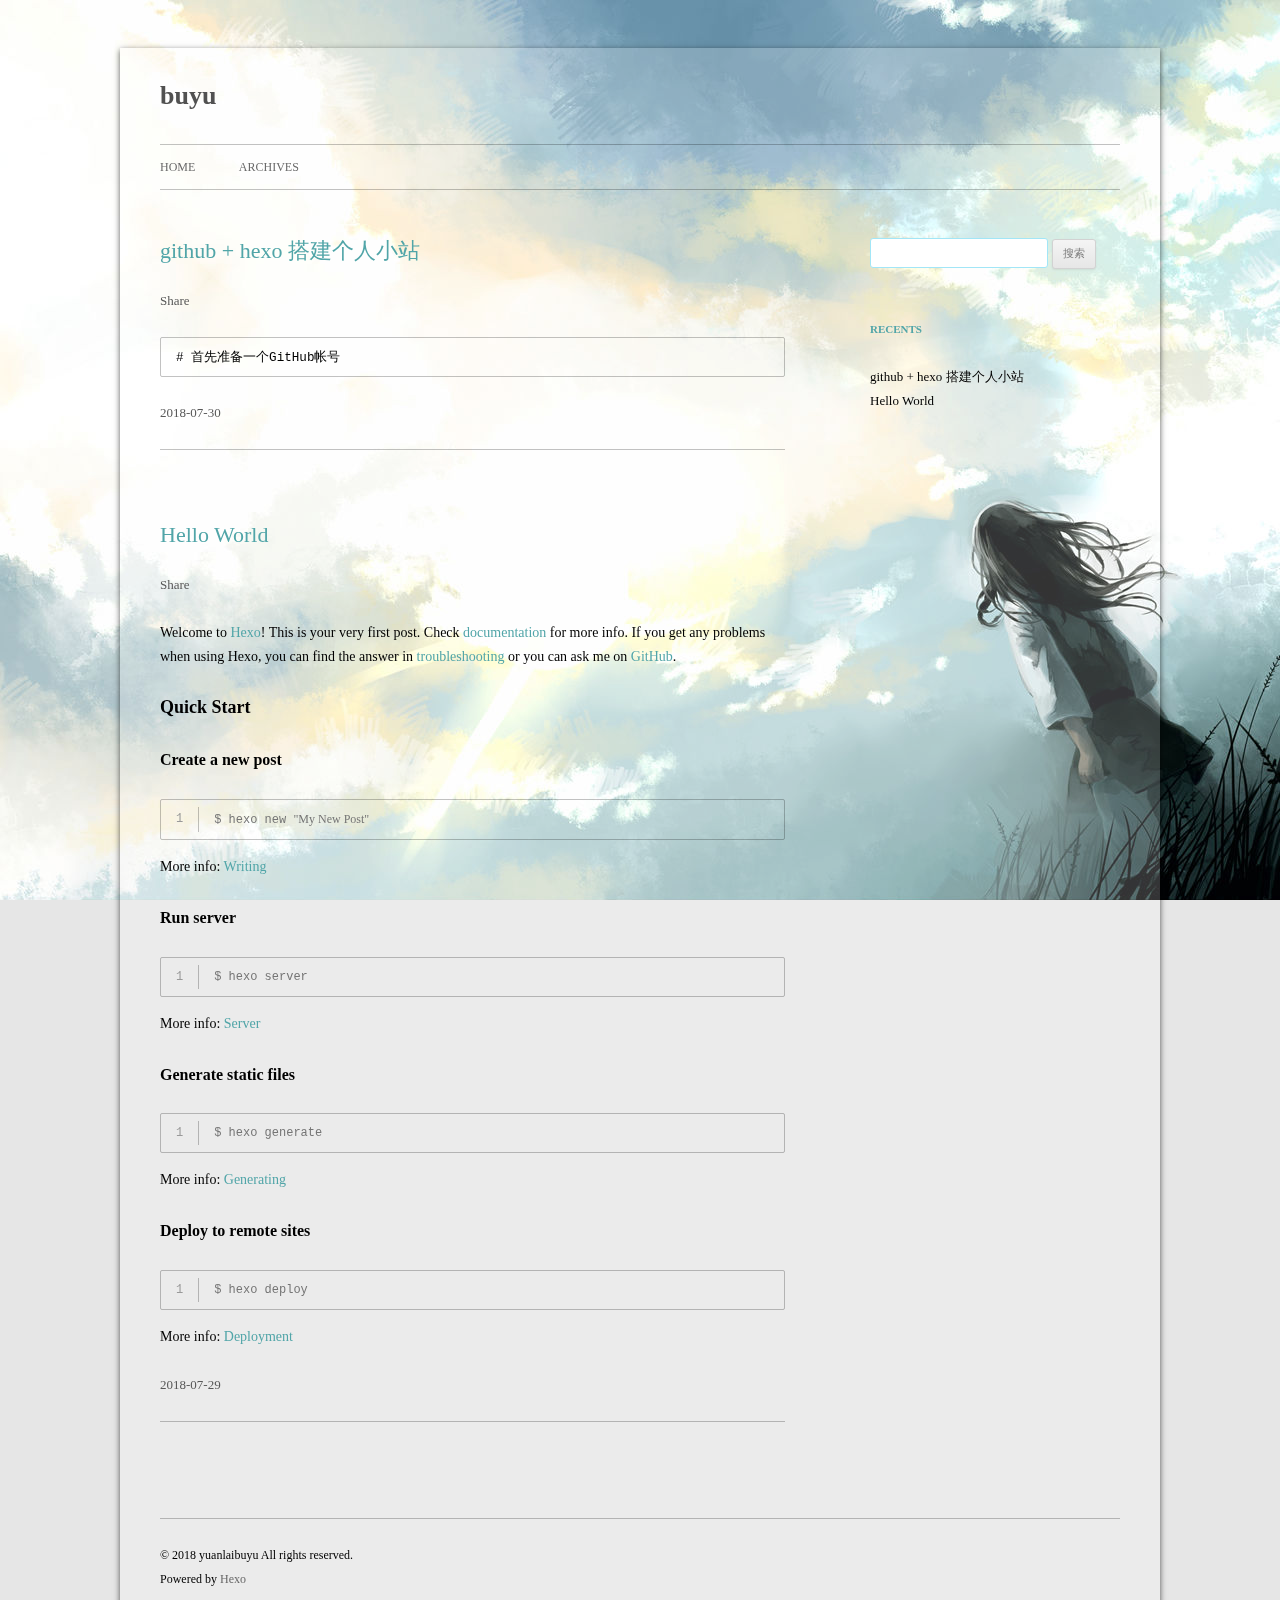
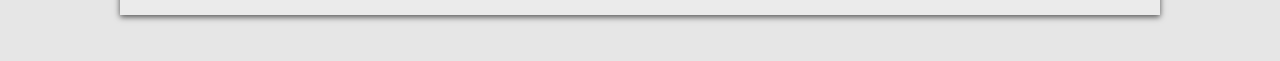
==== index.html @ 61c15479 "Site updated: 2018-07-30 09:39:55" ====
<!DOCTYPE html>
<html>
<head>
  <meta charset="utf-8">
  
  
  <meta name="description" content="��Ҫ��Ϊ���£��ͷ����Լ�ϲ������" />
  

  
  
  
  
  
  
  <title>buyu</title>
  <meta name="viewport" content="width=device-width, initial-scale=1, maximum-scale=1">
  <meta name="description" content="��Ҫ��Ϊ���£��ͷ����Լ�ϲ������">
<meta property="og:type" content="website">
<meta property="og:title" content="buyu">
<meta property="og:url" content="http://yoursite.com/index.html">
<meta property="og:site_name" content="buyu">
<meta property="og:description" content="��Ҫ��Ϊ���£��ͷ����Լ�ϲ������">
<meta property="og:locale" content="default">
<meta name="twitter:card" content="summary">
<meta name="twitter:title" content="buyu">
<meta name="twitter:description" content="��Ҫ��Ϊ���£��ͷ����Լ�ϲ������">
  
  
    <link rel="icon" href="/css/images/favicon.ico">
  
  <link rel="stylesheet" href="/css/style.css">
  

  
  <!-- baidu webmaster push -->
  <script src='//push.zhanzhang.baidu.com/push.js'></script>
</head>
<body class="home blog custom-background custom-font-enabled single-author">
  <div id="page" class="hfeed site">
      <header id="masthead" class="site-header" role="banner">
    <hgroup>
      <h1 class="site-title">
        <a href="/" title="buyu" rel="home">buyu</a>
      </h1>
      
        <script type="text/javascript" src="http://api.hitokoto.us/rand?encode=js&charset=utf-8"></script>
        <h2 class="site-description"><script>hitokoto();</script></h2>
      
    </hgroup>

    <nav id="site-navigation" class="main-navigation" role="navigation">
            <button class="menu-toggle">菜单</button>
            <a class="assistive-text" href="/#content" title="跳至内容">跳至内容</a><!--TODO-->
            <div class="menu-main-container">
                <ul id="menu-main" class="nav-menu">
                
                    <li class="menu-item menu-item-type-post_type menu-item-object-page"><a href="/">Home</a></li>
                
                    <li class="menu-item menu-item-type-post_type menu-item-object-page"><a href="/archives">Archives</a></li>
                
                </ul>
            </div>
    </nav>
</header>
      <div id="main" class="wrapper">
        <div id="primary" class="site-content"><div id="content" role="main">
  
    <article id="post-搭建个人小站" class="post-搭建个人小站 post type-post status-publish format-standard hentry">
    <!---->

      <header class="entry-header">
        
        
  
    <h1 class="entry-title">
      <a class="article-title" href="/2018/07/30/搭建个人小站/">github + hexo 搭建个人小站</a>
    </h1>
  

        
        <div class="comments-link">
            
            <a href="javascript:void(0);" data-url="http://yoursite.com/2018/07/30/搭建个人小站/" data-id="cjk7lw1ye00011sndtdhs38ym" class="leave-reply bdsharebuttonbox" data-cmd="more">Share</a>
        </div><!-- .comments-link -->
      </header><!-- .entry-header -->

    <div class="entry-content">
      
        <pre><code># 首先准备一个GitHub帐号
</code></pre>
      
    </div><!-- .entry-content -->

    <footer class="entry-meta">
    <a href="/2018/07/30/搭建个人小站/">
    <time datetime="2018-07-30T01:36:37.000Z" class="entry-date">
        2018-07-30
    </time>
</a>
    
    
    </footer>
</article>






  
    <article id="post-hello-world" class="post-hello-world post type-post status-publish format-standard hentry">
    <!---->

      <header class="entry-header">
        
        
  
    <h1 class="entry-title">
      <a class="article-title" href="/2018/07/29/hello-world/">Hello World</a>
    </h1>
  

        
        <div class="comments-link">
            
            <a href="javascript:void(0);" data-url="http://yoursite.com/2018/07/29/hello-world/" data-id="cjk7lw1ye00001sndryerkuyh" class="leave-reply bdsharebuttonbox" data-cmd="more">Share</a>
        </div><!-- .comments-link -->
      </header><!-- .entry-header -->

    <div class="entry-content">
      
        <p>Welcome to <a href="https://hexo.io/" target="_blank" rel="noopener">Hexo</a>! This is your very first post. Check <a href="https://hexo.io/docs/" target="_blank" rel="noopener">documentation</a> for more info. If you get any problems when using Hexo, you can find the answer in <a href="https://hexo.io/docs/troubleshooting.html" target="_blank" rel="noopener">troubleshooting</a> or you can ask me on <a href="https://github.com/hexojs/hexo/issues" target="_blank" rel="noopener">GitHub</a>.</p>
<h2 id="Quick-Start"><a href="#Quick-Start" class="headerlink" title="Quick Start"></a>Quick Start</h2><h3 id="Create-a-new-post"><a href="#Create-a-new-post" class="headerlink" title="Create a new post"></a>Create a new post</h3><figure class="highlight bash"><table><tr><td class="gutter"><pre><span class="line">1</span><br></pre></td><td class="code"><pre><span class="line">$ hexo new <span class="string">"My New Post"</span></span><br></pre></td></tr></table></figure>
<p>More info: <a href="https://hexo.io/docs/writing.html" target="_blank" rel="noopener">Writing</a></p>
<h3 id="Run-server"><a href="#Run-server" class="headerlink" title="Run server"></a>Run server</h3><figure class="highlight bash"><table><tr><td class="gutter"><pre><span class="line">1</span><br></pre></td><td class="code"><pre><span class="line">$ hexo server</span><br></pre></td></tr></table></figure>
<p>More info: <a href="https://hexo.io/docs/server.html" target="_blank" rel="noopener">Server</a></p>
<h3 id="Generate-static-files"><a href="#Generate-static-files" class="headerlink" title="Generate static files"></a>Generate static files</h3><figure class="highlight bash"><table><tr><td class="gutter"><pre><span class="line">1</span><br></pre></td><td class="code"><pre><span class="line">$ hexo generate</span><br></pre></td></tr></table></figure>
<p>More info: <a href="https://hexo.io/docs/generating.html" target="_blank" rel="noopener">Generating</a></p>
<h3 id="Deploy-to-remote-sites"><a href="#Deploy-to-remote-sites" class="headerlink" title="Deploy to remote sites"></a>Deploy to remote sites</h3><figure class="highlight bash"><table><tr><td class="gutter"><pre><span class="line">1</span><br></pre></td><td class="code"><pre><span class="line">$ hexo deploy</span><br></pre></td></tr></table></figure>
<p>More info: <a href="https://hexo.io/docs/deployment.html" target="_blank" rel="noopener">Deployment</a></p>

      
    </div><!-- .entry-content -->

    <footer class="entry-meta">
    <a href="/2018/07/29/hello-world/">
    <time datetime="2018-07-29T12:55:27.319Z" class="entry-date">
        2018-07-29
    </time>
</a>
    
    
    </footer>
</article>






  
  

</div></div>
        <div id="secondary" class="widget-area" role="complementary">
  
    <aside id="search" class="widget widget_search"><form role="search" method="get" accept-charset="utf-8" id="searchform" class="searchform" action="//google.com/search">
    <div>
        <input type="text" value="" name="s" id="s" />
        <input type="submit" id="searchsubmit" value="搜索" />
    </div>
</form></aside>
  
    
  
    
  
    
  <aside class="widget">
    <h3 class="widget-title">Recents</h3>
    <div class="widget-content">
      <ul>
        
          <li>
            <a href="/2018/07/30/搭建个人小站/">github + hexo 搭建个人小站</a>
          </li>
        
          <li>
            <a href="/2018/07/29/hello-world/">Hello World</a>
          </li>
        
      </ul>
    </div>
  </aside>

  
    
  
    
  
</div>
      </div>
      <footer id="colophon" role="contentinfo">
    <p>&copy; 2018 yuanlaibuyu
    All rights reserved.</p>
    <p>Powered by <a href="http://hexo.io/" target="_blank">Hexo</a></p>
</footer>
    <script>window._bd_share_config={"common":{"bdSnsKey":{},"bdText":"","bdMini":"1","bdMiniList":false,"bdPic":"","bdStyle":"2","bdSize":"16"},"share":{}};with(document)0[(getElementsByTagName('head')[0]||body).appendChild(createElement('script')).src='http://bdimg.share.baidu.com/static/api/js/share.js?v=89860593.js?cdnversion='+~(-new Date()/36e5)];</script>

<script src="/js/jquery-2.0.3.min.js"></script>


  <link rel="stylesheet" href="/fancybox/jquery.fancybox.css">
  <script src="/fancybox/jquery.fancybox.pack.js"></script>


<script src="/js/script.js"></script>

<script src="/js/navigation.js"></script>

<div id="bg"></div>

  </div>
</body>
</html>
---- css/style.css ----
/*
Theme Name: Cyan Style
Theme URI: https://github.com/wizardforcel/hexo-theme-cyanstyle
Author: the WordPress team
Author URI: http://wordpress.org/
Secondary Developer: Flygon
Secondary Developer URI: http://flygon.net/
Description: Inspired by Wordpress theme Twentytwelve.
Version: 1.0
License: GNU General Public License v2 or later
License URI: http://www.gnu.org/licenses/gpl-2.0.html
Tags: responsive, two_column, chinese, wordpress, light
Text Domain: hexo-theme-cyanstyle

This theme, like WordPress, is licensed under the GPL.
Use it to make something cool, have fun, and share what you've learned with others.
*/

/*
Color Scheme
Main Page: 255, 255, 255, 0.2
Main Title:
  Normal: 0, 0, 0 *
  Hover: 81, 165, 168 (Lake Green)
All Fonts: Microsoft-YaHei
Article Title:
  Normal: 81, 165, 168
  Hover: 0, 0, 0
Widget Title: 81, 165, 168
Article & Widget Content: 0, 0, 0 *
Link in Article Content:
  Normal: 81, 165, 168
  Hover: 0, 0, 0
Border Line: 0, 0, 0, 0.24
Article Meta Link:
  Normal: 88, 88, 88 *
  Hover: 81, 165, 168
Article Meta: 117, 117, 117 *
Widget Link:
  Normal: 0, 0, 0
  Hover: 81, 165, 168

Search the keywords to find their position.
A star represents not to fix.
*/


/* =Notes
--------------------------------------------------------------
This stylesheet uses rem values with a pixel fallback. The rem
values (and line heights) are calculated using two variables:

$rembase:     14;
$line-height: 24;

---------- Examples

* Use a pixel value with a rem fallback for font-size, padding, margins, etc.
	padding: 5px 0;
	padding: 0.357142857rem 0; (5 / $rembase)

* Set a font-size and then set a line-height based on the font-size
	font-size: 16px
	font-size: 1.142857143rem; (16 / $rembase)
	line-height: 1.5; ($line-height / 16)

---------- Vertical spacing

Vertical spacing between most elements should use 24px or 48px
to maintain vertical rhythm:

.my-new-div {
	margin: 24px 0;
	margin: 1.714285714rem 0; ( 24 / $rembase )
}

---------- Further reading

http://snook.ca/archives/html_and_css/font-size-with-rem
http://blog.typekit.com/2011/11/09/type-study-sizing-the-legible-letter/


/* =Reset
-------------------------------------------------------------- */
* {
    font-family: Microsoft YaHei;
}
Microsoft YaHei,html, body, div, span, applet, object, iframe, h1, h2, h3, h4, h5, h6, p, blockquote, pre, a, abbr, acronym, address, big, cite, code, del, dfn, em, img, ins, kbd, q, s, samp, small, strike, strong, sub, sup, tt, var, b, u, i, center, dl, dt, dd, ol, ul, li, fieldset, form, label, legend, table, caption, tbody, tfoot, thead, tr, th, td, article, aside, canvas, details, embed, figure, figcaption, footer, header, hgroup, menu, nav, output, ruby, section, summary, time, mark, audio, video {
	margin: 0;
	padding: 0;
	border: 0;
	font-size: 100%;
	vertical-align: baseline; 
}
body {
	line-height: 1;
}
ol,
ul {
	list-style: none;
}
blockquote,
q {
	quotes: none;
}
blockquote:before,
blockquote:after,
q:before,
q:after {
	content: '';
	content: none;
}
table {
	border-collapse: collapse;
	border-spacing: 0;
}
caption,
th,
td {
	font-weight: normal;
	text-align: left;
}
h1,
h2,
h3,
h4,
h5,
h6 {
	clear: both;
}
html {
	overflow-y: scroll;
	font-size: 100%;
	-webkit-text-size-adjust: 100%;
	-ms-text-size-adjust: 100%;
}
a:focus {
	outline: thin dotted;
}
article,
aside,
details,
figcaption,
figure,
footer,
header,
hgroup,
nav,
section {
	display: block;
}
audio,
canvas,
video {
	display: inline-block;
}
audio:not([controls]) {
	display: none;
}
del {
	color: #333;
}
ins {
	background: rgba(235,233,233,0.5);
	text-decoration: none;
}
hr {
	background-color: rgba(235,233,233,0.5);
	border: 0;
	height: 1px;
	margin: 24px;
	margin-bottom: 1.714285714rem;
}
sub,
sup {
	font-size: 75%;
	line-height: 0;
	position: relative;
	vertical-align: baseline;
}
sup {
	top: -0.5em;
}
sub {
	bottom: -0.25em;
}
small {
	font-size: smaller;
}
img {
	border: 0;
	-ms-interpolation-mode: bicubic;
}

/* Clearing floats */
.clear:after,
.wrapper:after,
.format-status .entry-header:after {
	clear: both;
}
.clear:before,
.clear:after,
.wrapper:before,
.wrapper:after,
.format-status .entry-header:before,
.format-status .entry-header:after {
	display: table;
	content: "";
}


/* =Repeatable patterns
-------------------------------------------------------------- */

/* Small headers */
.archive-title,
.page-title,
.widget-title,
.entry-content th,
.comment-content th {
	font-size: 11px;
	font-size: 0.785714286rem;
	line-height: 2.181818182;
	font-weight: bold;
	text-transform: uppercase;
	color: rgb(81, 165, 168); /* Widget Title */
}

/* Shared Post Format styling */
article.format-quote footer.entry-meta,
article.format-link footer.entry-meta,
article.format-status footer.entry-meta {
	font-size: 11px;
	font-size: 0.785714286rem;
	line-height: 2.181818182;
}

/* Form fields, general styles first */
button,
input,
textarea {
	border: 1px solid rgb(162, 230, 247);
	border-radius: 3px;
	font-family: Microsoft YaHei,  inherit;
	padding: 6px;
	padding: 0.428571429rem;
}
button,
input {
	line-height: normal;
}
textarea {
	font-size: 100%;
	overflow: auto;
	vertical-align: top;
}

/* Reset non-text input types */
input[type="checkbox"],
input[type="radio"],
input[type="file"],
input[type="hidden"],
input[type="image"],
input[type="color"] {
	border: 0;
	border-radius: 0;
	padding: 0;
}

/* Buttons */
.menu-toggle,
input[type="submit"],
input[type="button"],
input[type="reset"],
article.post-password-required input[type=submit],
.bypostauthor cite span {
	padding: 6px 10px;
	padding: 0.428571429rem 0.714285714rem;
	font-size: 11px;
	font-size: 0.785714286rem;
	line-height: 1.428571429;
	font-weight: normal;
	color: #7c7c7c;
	background-color: #e6e6e6;
	background-repeat: repeat-x;
	background-image: -moz-linear-gradient(top, #f4f4f4, #e6e6e6);
	background-image: -ms-linear-gradient(top, #f4f4f4, #e6e6e6);
	background-image: -webkit-linear-gradient(top, #f4f4f4, #e6e6e6);
	background-image: -o-linear-gradient(top, #f4f4f4, #e6e6e6);
	background-image: linear-gradient(top, #f4f4f4, #e6e6e6);
	border: 1px solid #d2d2d2;
	border-radius: 3px;
	box-shadow: 0 1px 2px rgba(64, 64, 64, 0.1);
}
.menu-toggle,
button,
input[type="submit"],
input[type="button"],
input[type="reset"] {
	cursor: pointer;
}
button[disabled],
input[disabled] {
	cursor: default;
}
.menu-toggle:hover,
button:hover,
input[type="submit"]:hover,
input[type="button"]:hover,
input[type="reset"]:hover,
article.post-password-required input[type=submit]:hover {
	color: #5e5e5e;
	background-color: #ebebeb;
	background-repeat: repeat-x;
	background-image: -moz-linear-gradient(top, #f9f9f9, #ebebeb);
	background-image: -ms-linear-gradient(top, #f9f9f9, #ebebeb);
	background-image: -webkit-linear-gradient(top, #f9f9f9, #ebebeb);
	background-image: -o-linear-gradient(top, #f9f9f9, #ebebeb);
	background-image: linear-gradient(top, #f9f9f9, #ebebeb);
}
.menu-toggle:active,
.menu-toggle.toggled-on,
button:active,
input[type="submit"]:active,
input[type="button"]:active,
input[type="reset"]:active {
	color: #757575;
	background-color: #e1e1e1;
	background-repeat: repeat-x;
	background-image: -moz-linear-gradient(top, #ebebeb, #e1e1e1);
	background-image: -ms-linear-gradient(top, #ebebeb, #e1e1e1);
	background-image: -webkit-linear-gradient(top, #ebebeb, #e1e1e1);
	background-image: -o-linear-gradient(top, #ebebeb, #e1e1e1);
	background-image: linear-gradient(top, #ebebeb, #e1e1e1);
	box-shadow: inset 0 0 8px 2px #c6c6c6, 0 1px 0 0 #f4f4f4;
	border-color: transparent;
}
.bypostauthor cite span {
	color: #fff;
	background-color: #21759b;
	background-image: none;
	border: 1px solid #1f6f93;
	border-radius: 2px;
	box-shadow: none;
	padding: 0;
}

/* Responsive images */
.entry-content img,
.comment-content img,
.widget img {
	max-width: 100%; /* Fluid images for posts, comments, and widgets */
}
img[class*="align"],
img[class*="wp-image-"],
img[class*="attachment-"] {
	height: auto; /* Make sure images with WordPress-added height and width attributes are scaled correctly */
}
img.size-full,
img.size-large,
img.header-image,
img.wp-post-image {
	max-width: 100%;
	height: auto; /* Make sure images with WordPress-added height and width attributes are scaled correctly */
}

/* Make sure videos and embeds fit their containers */
embed,
iframe,
object,
video {
	max-width: 100%;
}
.entry-content .twitter-tweet-rendered {
	max-width: 100% !important; /* Override the Twitter embed fixed width */
}

/* Images */
.alignleft {
	float: left;
}
.alignright {
	float: right;
}
.aligncenter {
	display: block;
	margin-left: auto;
	margin-right: auto;
}
.entry-content img,
.comment-content img,
.widget img,
img.header-image,
.author-avatar img,
img.wp-post-image {
	/* Add fancy borders to all WordPress-added images but not things like badges and icons and the like */
	border-radius: 3px;
	box-shadow: 0 1px 4px rgba(0, 0, 0, 0.2);
}
.wp-caption {
	max-width: 100%; /* Keep wide captions from overflowing their container. */
	padding: 4px;
}
.wp-caption .wp-caption-text,
.gallery-caption,
.entry-caption {
	font-style: italic;
	font-size: 12px;
	font-size: 0.857142857rem;
	line-height: 2;
	color: #757575;
}
img.wp-smiley,
.rsswidget img {
	border: 0;
	border-radius: 0;
	box-shadow: none;
	margin-bottom: 0;
	margin-top: 0;
	padding: 0;
}
.entry-content dl.gallery-item {
	margin: 0;
}
.gallery-item a,
.gallery-caption {
	width: 90%;
}
.gallery-item a {
	display: block;
}
.gallery-caption a {
	display: inline;
}
.gallery-columns-1 .gallery-item a {
	max-width: 100%;
	width: auto;
}
.gallery .gallery-icon img {
	height: auto;
	max-width: 90%;
	padding: 5%;
}
.gallery-columns-1 .gallery-icon img {
	padding: 3%;
}

/* Navigation */
#pagination {
  zoom: 1;
  -webkit-border-radius: 2px;
  border-radius: 2px;
  text-align: center;
  overflow: hidden;
  border: 1px solid rgba(0, 0, 0, 0.24);
}
#pagination:before,
#pagination:after {
  content: "";
  display: table;
}
#pagination:after {
  clear: both;
}
#pagination a,
#pagination span {
  padding: 10px 20px;
  line-height: 1;
  height: 2ex;
}
#pagination a {
  color: #999;
  text-decoration: none;
}
#pagination a:hover {
  color: #000;
}
#pagination .prev {
  float: left;
}
#pagination .next {
  float: right;
}
#pagination .page-number {
  display: inline-block;
}
@media mq-mobile {
  #pagination .page-number {
    display: none;
  }
}
#pagination .current {
  color: #000;
  font-weight: bold;
}
#pagination .space {
  color: #ddd;
}

.site-content nav {
	clear: both;
	line-height: 2;
	overflow: hidden;
}
#nav-above {
	padding: 24px 0;
	padding: 1.714285714rem 0;
}
#nav-above {
	display: none;
}
.paged #nav-above {
	display: block;
}
.nav-previous,
.previous-image {
	float: left;
	width: 50%;
}
.nav-next,
.next-image {
	float: right;
	text-align: right;
	width: 50%;
}
.nav-single + .comments-area,
#comment-nav-above {
	margin: 48px 0;
	margin: 3.428571429rem 0;
}

/* Author profiles */
.author .archive-header {
	margin-bottom: 24px;
	margin-bottom: 1.714285714rem;
}
.author-info {
	border-top: 1px solid #ededed;
	margin: 24px 0;
	margin: 1.714285714rem 0;
	padding-top: 24px;
	padding-top: 1.714285714rem;
	overflow: hidden;
}
.author-description p {
	color: #757575;
	font-size: 13px;
	font-size: 0.928571429rem;
	line-height: 1.846153846;
}
.author.archive .author-info {
	border-top: 0;
	margin: 0 0 48px;
	margin: 0 0 3.428571429rem;
}
.author.archive .author-avatar {
	margin-top: 0;
}


/* =Basic structure
-------------------------------------------------------------- */

/* Body, links, basics */
html {
	font-size: 87.5%;
}
body {
	font-size: 14px;
	font-size: 1rem;
	font-family: Microsoft YaHei,  Helvetica, Arial, sans-serif;
	text-rendering: optimizeLegibility;
	color: rgb(0, 0, 0); /*Article & Widget Content*/
}
body.custom-font-enabled {
	font-family: Microsoft YaHei,  Helvetica, Arial, sans-serif;
	/*All Fonts*/
}
a {
	outline: none;
	color: rgb(81, 165, 168); /*Article Title Normal*/
    text-decoration: none;
}
a:hover {
	color: rgb(0, 0, 0); /*Article Title Hover*/
    text-decoration: underline;
}


/* Backgroud image */
#bg {
  background-image: url("images/body.jpg");
  background-color: #050a10;
  background-attachment: fixed;
  background-repeat: no-repeat;
  background-position: center;
  -webkit-background-size: cover;
  -moz-background-size: cover;
  background-size: cover;
  height: 100%;
  left: 0;
  position: fixed;
  top: 0;
  width: 100%;
  z-index: -1;
}

/* Achive */
.archive-year-wrap {
    color: rgb(81, 165, 168);
    font-weight: normal;
    margin-bottom: 30px;
    text-shadow: 0 0 1px #fff;
}
.archive-year-wrap a {
    text-decoration: none;
}

/* Assistive text */
.assistive-text,
.site .screen-reader-text {
	position: absolute !important;
	clip: rect(1px, 1px, 1px, 1px);
}
.main-navigation .assistive-text:focus {
	background: #fff;
	border: 2px solid #333;
	border-radius: 3px;
	clip: auto !important;
	color: #000;
	display: block;
	font-size: 12px;
	padding: 12px;
	position: absolute;
	top: 5px;
	left: 5px;
	z-index: 100000; /* Above WP toolbar */
}

/* Page structure */
.site {
	padding: 0 24px;
	padding: 0 1.714285714rem;
	background-color: rgba(255, 255, 255, 0.20); /* Main Page */
}
.site-content {
	margin: 24px 0 0;
	margin: 1.714285714rem 0 0;
}
.widget-area {
	margin: 24px 0 0;
	margin: 1.714285714rem 0 0;
}

/* Header */
.site-header {
	padding: 24px 0;
	padding: 1.714285714rem 0;
}
.site-header h1,
.site-header h2 {
	text-align: center;
}

.site-header h1 a,
.site-header h2 a {
	color: #515151;
	display: inline-block;
	text-decoration: none;
}
.site-header h1 a:hover,
.site-header h2 a:hover {
	color: rgb(81, 156, 158); /* Main Title Hover */
}
.site-header h1 {
	font-size: 24px;
	font-size: 1.714285714rem;
	line-height: 1.285714286;
	margin-bottom: 14px;
	margin-bottom: 1rem;
}
.site-header h2 {
	font-weight: normal;
	font-size: 13px;
	font-size: 0.928571429rem;
	line-height: 1.846153846;
	color: #757575;
}
.header-image {
	margin-top: 24px;
	margin-top: 1.714285714rem;
}

/* Navigation Menu */
.main-navigation {
	margin-top: 24px;
	margin-top: 1.714285714rem;
	text-align: center;
}
.main-navigation li {
	margin-top: 24px;
	margin-top: 1.714285714rem;
	font-size: 12px;
	font-size: 0.857142857rem;
	line-height: 1.42857143;
}
.main-navigation a {
	color: #5e5e5e;
}
.main-navigation a:hover {
	color: #21759b;
}
.main-navigation ul.nav-menu,
.main-navigation div.nav-menu > ul {
	display: none;
}
.main-navigation ul.nav-menu.toggled-on,
.menu-toggle {
	display: inline-block;
}

/* Banner */
section[role="banner"] {
	margin-bottom: 48px;
	margin-bottom: 3.428571429rem;
}

/* Sidebar */
.widget-area .widget {
	-webkit-hyphens: auto;
	-moz-hyphens: auto;
	hyphens: auto;
	margin-bottom: 48px;
	margin-bottom: 3.428571429rem;
	word-wrap: break-word;
}
.widget-area .widget h3 {
	margin-bottom: 24px;
	margin-bottom: 1.714285714rem;
}
.widget-area .widget p,
.widget-area .widget li,
.widget-area .widget .textwidget {
	font-size: 13px;
	font-size: 0.928571429rem;
	line-height: 1.846153846;
}
.widget-area .widget p {
	margin-bottom: 24px;
	margin-bottom: 1.714285714rem;
}
.widget-area .textwidget ul {
	list-style: disc outside;
	margin: 0 0 24px;
	margin: 0 0 1.714285714rem;
}
.widget-area .textwidget li {
	margin-left: 36px;
	margin-left: 2.571428571rem;
}
.widget-area .widget a {
	color: rgb(0, 0, 0); /* Widget Link Normal*/
}
.widget-area .widget a:hover {
	color: rgb(81, 165, 168); /* Widget Link Hover*/
}

}
.widget-area #s {
	width: 70.66666666666%; /* define a width to avoid dropping a wider submit button */
}

/* Footer */
footer[role="contentinfo"] {
	border-top: 1px solid rgba(0, 0, 0, 0.24);
	clear: both;
	font-size: 12px;
	font-size: 0.857142857rem;
	line-height: 2;
	max-width: 960px;
	max-width: 68.571428571rem;
	margin-top: 24px;
	margin-top: 1.714285714rem;
	margin-left: auto;
	margin-right: auto;
	padding: 24px 0;
	padding: 1.714285714rem 0;
}
footer[role="contentinfo"] a {
	color: #686868;
}
footer[role="contentinfo"] a:hover {
	color: #21759b;
}

/* Category and tags */
.article-category,
.article-tag-list {
    display: inline;
}
.article-tag-list-item {
    display: inline;
    margin-right: 10px;
}
/*.article-tag-category:before {
    content: "\f07b";
}
.article-tag-list:before {
    content: "\f02b";
}*/
.article-tag-list-link:before {
    content: "#";
}
.article-delim {
    margin-left: 5px;
    margin-right: 5px;
}

/* =Main content and comment content
-------------------------------------------------------------- */

.entry-meta {
	clear: both;
}
.entry-header {
	margin-bottom: 24px;
	margin-bottom: 1.714285714rem;
}
.entry-header img.wp-post-image {
	margin-bottom: 24px;
	margin-bottom: 1.714285714rem;
}
.entry-header .entry-title {
	font-size: 20px;
	font-size: 1.428571429rem;
	line-height: 1.2;
	font-weight: normal;
}
.entry-header .entry-title a {
	text-decoration: none;
}
.entry-header .entry-format {
	margin-top: 24px;
	margin-top: 1.714285714rem;
	font-weight: normal;
}
.entry-header .comments-link {
	margin-top: 24px;
	margin-top: 1.714285714rem;
	font-size: 13px;
	font-size: 0.928571429rem;
	line-height: 1.846153846;
	color: #757575;
}
.comments-link a,
.entry-meta a {
	color: rgb(88, 88, 88); /*Article Meta Link Normal*/
}
.comments-link a:hover,
.entry-meta a:hover {
	color: rgb(81, 165, 168); /*Article Meta Link Hover*/
}

article.sticky .featured-post {
    /* Border Line for Special */
	border-top: 1px solid rgba(0, 0, 0, 0.24);
	border-bottom: 1px solid rgba(0, 0, 0, 0.24);
	color: #757575;
	font-size: 13px;
	font-size: 0.928571429rem;
	line-height: 3.692307692;
	margin-bottom: 24px;
	margin-bottom: 1.714285714rem;
	text-align: center;
}
.entry-content,
.entry-summary,
.mu_register {
	line-height: 1.714285714;
}
.entry-content h1,
.comment-content h1,
.entry-content h2,
.comment-content h2,
.entry-content h3,
.comment-content h3,
.entry-content h4,
.comment-content h4,
.entry-content h5,
.comment-content h5,
.entry-content h6,
.comment-content h6 {
	margin: 24px 0;
	margin: 1.714285714rem 0;
	line-height: 1.714285714;
}
.entry-content h1,
.comment-content h1 {
	font-size: 21px;
	font-size: 1.5rem;
	line-height: 1.5;
}
.entry-content h2,
.comment-content h2,
.mu_register h2 {
	font-size: 18px;
	font-size: 1.285714286rem;
	line-height: 1.6;
}
.entry-content h3,
.comment-content h3 {
	font-size: 16px;
	font-size: 1.142857143rem;
	line-height: 1.846153846;
}
.entry-content h4,
.comment-content h4 {
	font-size: 14px;
	font-size: 1rem;
	line-height: 1.846153846;
}
.entry-content h5,
.comment-content h5 {
	font-size: 13px;
	font-size: 0.928571429rem;
	line-height: 1.846153846;
}
.entry-content h6,
.comment-content h6 {
	font-size: 12px;
	font-size: 0.857142857rem;
	line-height: 1.846153846;
}
.entry-content p,
.entry-summary p,
.comment-content p,
.mu_register p {
	margin: 0 0 24px;
	margin: 0 0 1.714285714rem;
	line-height: 1.714285714;
}

.entry-content a,
.comment-content a {
	color: rgb(81, 165, 168); /* Link in Article Content Normal */
}

.entry-content a:Hover,
.comment-content a:Hover{
	color: rgb(0, 0, 0); /* Link in Article Content Hover */
}

.entry-content ol,
.comment-content ol,
.entry-content ul,
.comment-content ul,
.mu_register ul {
	margin: 0 0 24px;
	margin: 0 0 1.714285714rem;
	line-height: 1.714285714;
}
.entry-content ul ul,
.comment-content ul ul,
.entry-content ol ol,
.comment-content ol ol,
.entry-content ul ol,
.comment-content ul ol,
.entry-content ol ul,
.comment-content ol ul {
	margin-bottom: 0;
}
.entry-content ul,
.comment-content ul,
.mu_register ul {
	list-style: disc outside;
}
.entry-content ol,
.comment-content ol {
	list-style: decimal outside;
}
.entry-content li,
.comment-content li,
.mu_register li {
	margin: 0 0 0 36px;
	margin: 0 0 0 2.571428571rem;
}
.entry-content blockquote,
.comment-content blockquote {
    margin: 0 0 24px;
    margin: 0 0 1.714285714rem;
    border-left: 4px solid #aaa;
    padding: 0 15px;
    color: #aaa;
}
.entry-content blockquote>:first-child,
.comment-content blockquote>:first-child {
	margin-top: 0;
}
.entry-content blockquote>:last-child,
.comment-content blockquote>:last-child {
	margin-bottom: 0;
}
.entry-content code,
.comment-content code {
    font-family: Consolas, Monaco, Lucida Console, monospace;
    padding: 0 5px;
    margin: 0 2px;
    font-size: 0.9em;
    border: 1px solid rgba(0, 0, 0, 0.24);
    -webkit-border-radius: 3px;
    border-radius: 3px;
}
.entry-content pre,
.comment-content pre {
    border: 1px solid rgba(0, 0, 0, 0.24);
    font-family: Consolas, Monaco, Lucida Console, monospace;
    margin-bottom: 15px;
    overflow: auto;
    padding: 7px 15px;
    -webkit-border-radius: 2px;
    border-radius: 2px;
}
.entry-content pre code,
.comment-content pre code {
    background: none;
    padding: 0;
    margin: 0;
    border: none;
    -webkit-border-radius: 0;
    border-radius: 0;
}
.entry-content abbr,
.comment-content abbr,
.entry-content dfn,
.comment-content dfn,
.entry-content acronym,
.comment-content acronym {
	border-bottom: 1px dotted #666;
	cursor: help;
}
.entry-content address,
.comment-content address {
	display: block;
	line-height: 1.714285714;
	margin: 0 0 24px;
	margin: 0 0 1.714285714rem;
}
img.alignleft,
.wp-caption.alignleft {
	margin: 12px 24px 12px 0;
	margin: 0.857142857rem 1.714285714rem 0.857142857rem 0;
}
img.alignright,
.wp-caption.alignright {
	margin: 12px 0 12px 24px;
	margin: 0.857142857rem 0 0.857142857rem 1.714285714rem;
}
img.aligncenter,
.wp-caption.aligncenter {
	clear: both;
	margin-top: 12px;
	margin-top: 0.857142857rem;
	margin-bottom: 12px;
	margin-bottom: 0.857142857rem;
}
.entry-content embed,
.entry-content iframe,
.entry-content object,
.entry-content video {
	margin-bottom: 24px;
	margin-bottom: 1.714285714rem;
}
.entry-content dl,
.comment-content dl {
	margin: 0 24px;
	margin: 0 1.714285714rem;
}
.entry-content dt,
.comment-content dt {
	font-weight: bold;
	line-height: 1.714285714;
}
.entry-content dd,
.comment-content dd {
	line-height: 1.714285714;
	margin-bottom: 24px;
	margin-bottom: 1.714285714rem;
}
.entry-content table,
.comment-content table {
	border-bottom: 1px solid #ededed;
	color: #757575;
	font-size: 12px;
	font-size: 0.857142857rem;
	line-height: 2;
	margin: 0 0 24px;
	margin: 0 0 1.714285714rem;
	width: 100%;
}
.entry-content table caption,
.comment-content table caption {
	font-size: 16px;
	font-size: 1.142857143rem;
	margin: 24px 0;
	margin: 1.714285714rem 0;
}
.entry-content td,
.comment-content td {
	border-top: 1px solid #ededed;
	padding: 6px 10px 6px 0;
}
.site-content article {
    /* Border Line for Article Bottom*/
	border-bottom: 1px solid rgba(0, 0, 0, 0.24);
	margin-bottom: 72px;
	margin-bottom: 5.142857143rem;
	padding-bottom: 24px;
	padding-bottom: 1.714285714rem;
	word-wrap: break-word;
	-webkit-hyphens: auto;
	-moz-hyphens: auto;
	hyphens: auto;
}
.page-links {
	clear: both;
	line-height: 1.714285714;
}
footer.entry-meta {
	margin-top: 24px;
	margin-top: 1.714285714rem;
	font-size: 13px;
	font-size: 0.928571429rem;
	line-height: 1.846153846;
	color: #757575; /* Article Meta */
}
.single-author .entry-meta .by-author {
	display: none;
}
.mu_register h2 {
	color: #757575;
	font-weight: normal;
}

/* Hexo Code */
figure.highlight {
    border: 1px solid rgba(0, 0, 0, 0.24);
    margin-bottom: 15px;
    padding: 7px 15px;
    -webkit-border-radius: 2px;
    border-radius: 2px;
    line-height: 1.6;
    overflow: auto;
    position: relative;
    font-size: 0.9em;
}

figure.highlight table {
    margin: 0;
    border-spacing: 0;
    border: none;
    width: auto;
}

figure.highlight td {
    border: none;
    padding: 0;
}

figure.highlight .gutter {
    color: #999;
    padding-right: 15px;
    border-right: 1px solid rgba(0, 0, 0, 0.24);
    text-align: right;
    vertical-align: middle;
}

figure.highlight .code {
    padding-left: 15px;
    border-left: 1px solid rgba(0, 0, 0, 0.24);
}

figure.highlight pre {
    border: none;
    padding: 0;
    margin: 0;
    width: auto;
}

figure.highlight .line {
    height: 20px;
    font-family: Consolas, Monaco, Lucida Console, monospace;
}




/* =Archives
-------------------------------------------------------------- */

.archive-header,
.page-header {
	margin-bottom: 48px;
	margin-bottom: 3.428571429rem;
	padding-bottom: 22px;
	padding-bottom: 1.571428571rem;
	border-bottom: 1px solid #ededed;
}
.archive-meta {
	color: #757575;
	font-size: 12px;
	font-size: 0.857142857rem;
	line-height: 2;
	margin-top: 22px;
	margin-top: 1.571428571rem;
}


/* =Single image attachment view
-------------------------------------------------------------- */

.article.attachment {
	overflow: hidden;
}
.image-attachment div.attachment {
	text-align: center;
}
.image-attachment div.attachment p {
	text-align: center;
}
.image-attachment div.attachment img {
	display: block;
	height: auto;
	margin: 0 auto;
	max-width: 100%;
}
.image-attachment .entry-caption {
	margin-top: 8px;
	margin-top: 0.571428571rem;
}


/* =Aside post format
-------------------------------------------------------------- */

article.format-aside h1 {
	margin-bottom: 24px;
	margin-bottom: 1.714285714rem;
}
article.format-aside h1 a {
	text-decoration: none;
	color: #4d525a;
}
article.format-aside h1 a:hover {
	color: #2e3542;
}
article.format-aside .aside {
	padding: 24px 24px 0;
	padding: 1.714285714rem;
	background: #d2e0f9;
	border-left: 22px solid #a8bfe8;
}
article.format-aside p {
	font-size: 13px;
	font-size: 0.928571429rem;
	line-height: 1.846153846;
	color: #4a5466;
}
article.format-aside blockquote:last-child,
article.format-aside p:last-child {
	margin-bottom: 0;
}



/* =Post formats
-------------------------------------------------------------- */

/* Image posts */
article.format-image footer h1 {
	font-size: 13px;
	font-size: 0.928571429rem;
	line-height: 1.846153846;
	font-weight: normal;
}
article.format-image footer h2 {
	font-size: 11px;
	font-size: 0.785714286rem;
	line-height: 2.181818182;
}
article.format-image footer a h2 {
	font-weight: normal;
}

/* Link posts */
article.format-link header {
	padding: 0 10px;
	padding: 0 0.714285714rem;
	float: right;
	font-size: 11px;
	font-size: 0.785714286rem;
	line-height: 2.181818182;
	font-weight: bold;
	font-style: italic;
	text-transform: uppercase;
	color: #848484;
	background-color: #ebebeb;
	border-radius: 3px;
}
article.format-link .entry-content {
	max-width: 80%;
	float: left;
}
article.format-link .entry-content a {
	font-size: 22px;
	font-size: 1.571428571rem;
	line-height: 1.090909091;
	text-decoration: none;
}

/* Quote posts */
article.format-quote .entry-content p {
	margin: 0;
	padding-bottom: 24px;
	padding-bottom: 1.714285714rem;
}
article.format-quote .entry-content blockquote {
	display: block;
	padding: 24px 24px 0;
	padding: 1.714285714rem 1.714285714rem 0;
	font-size: 15px;
	font-size: 1.071428571rem;
	line-height: 1.6;
	font-style: normal;
	color: #6a6a6a;
	background: #efefef;
}

/* Status posts */
.format-status .entry-header {
	margin-bottom: 24px;
	margin-bottom: 1.714285714rem;
}
.format-status .entry-header header {
	display: inline-block;
}
.format-status .entry-header h1 {
	font-size: 15px;
	font-size: 1.071428571rem;
	font-weight: normal;
	line-height: 1.6;
	margin: 0;
}
.format-status .entry-header h2 {
	font-size: 12px;
	font-size: 0.857142857rem;
	font-weight: normal;
	line-height: 2;
	margin: 0;
}
.format-status .entry-header header a {
	color: #757575;
}
.format-status .entry-header header a:hover {
	color: #21759b;
}
.format-status .entry-header img {
	float: left;
	margin-right: 21px;
	margin-right: 1.5rem;
}


/* =Comments
-------------------------------------------------------------- */

.comments-title {
	margin-bottom: 48px;
	margin-bottom: 3.428571429rem;
	font-size: 16px;
	font-size: 1.142857143rem;
	line-height: 1.5;
	font-weight: normal;
}
.comments-area article {
	margin: 24px 0;
	margin: 1.714285714rem 0;
}
.comments-area article header {
	margin: 0 0 48px;
	margin: 0 0 3.428571429rem;
	overflow: hidden;
	position: relative;
}
.comments-area article header img {
	float: left;
	padding: 0;
	line-height: 0;
}
.comments-area article header cite,
.comments-area article header time {
	display: block;
	margin-left: 85px;
	margin-left: 6.071428571rem;
}
.comments-area article header cite {
	font-style: normal;
	font-size: 15px;
	font-size: 1.071428571rem;
	line-height: 1.42857143;
}
.comments-area cite b {
	font-weight: normal;
}
.comments-area article header time {
	line-height: 1.714285714;
	text-decoration: none;
	font-size: 12px;
	font-size: 0.857142857rem;
	color: #5e5e5e;
}
.comments-area article header a {
	text-decoration: none;
	color: #5e5e5e;
}
.comments-area article header a:hover {
	color: #21759b;
}
.comments-area article header cite a {
	color: #444;
}
.comments-area article header cite a:hover {
	text-decoration: underline;
}
.comments-area article header h4 {
	position: absolute;
	top: 0;
	right: 0;
	padding: 6px 12px;
	padding: 0.428571429rem 0.857142857rem;
	font-size: 12px;
	font-size: 0.857142857rem;
	font-weight: normal;
	color: #fff;
	background-color: #0088d0;
	background-repeat: repeat-x;
	background-image: -moz-linear-gradient(top, #009cee, #0088d0);
	background-image: -ms-linear-gradient(top, #009cee, #0088d0);
	background-image: -webkit-linear-gradient(top, #009cee, #0088d0);
	background-image: -o-linear-gradient(top, #009cee, #0088d0);
	background-image: linear-gradient(top, #009cee, #0088d0);
	border-radius: 3px;
	border: 1px solid #007cbd;
}
.comments-area .bypostauthor cite span {
	position: absolute;
	margin-left: 5px;
	margin-left: 0.357142857rem;
	padding: 2px 5px;
	padding: 0.142857143rem 0.357142857rem;
	font-size: 10px;
	font-size: 0.714285714rem;
}
.comments-area .bypostauthor cite b {
	font-weight: bold;
}
a.comment-reply-link,
a.comment-edit-link {
	color: #686868;
	font-size: 13px;
	font-size: 0.928571429rem;
	line-height: 1.846153846;
}
a.comment-reply-link:hover,
a.comment-edit-link:hover {
	color: #21759b;
}
.commentlist .pingback {
	line-height: 1.714285714;
	margin-bottom: 24px;
	margin-bottom: 1.714285714rem;
}

/* Comment form */
#respond {
	margin-top: 48px;
	margin-top: 3.428571429rem;
}
#respond h3#reply-title {
	font-size: 16px;
	font-size: 1.142857143rem;
	line-height: 1.5;
}
#respond h3#reply-title #cancel-comment-reply-link {
	margin-left: 10px;
	margin-left: 0.714285714rem;
	font-weight: normal;
	font-size: 12px;
	font-size: 0.857142857rem;
}
#respond form {
	margin: 24px 0;
	margin: 1.714285714rem 0;
}
#respond form p {
	margin: 11px 0;
	margin: 0.785714286rem 0;
}
#respond form p.logged-in-as {
	margin-bottom: 24px;
	margin-bottom: 1.714285714rem;
}
#respond form label {
	display: block;
	line-height: 1.714285714;
}
#respond form input[type="text"],
#respond form textarea {
	-moz-box-sizing: border-box;
	box-sizing: border-box;
	font-size: 12px;
	font-size: 0.857142857rem;
	line-height: 1.714285714;
	padding: 10px;
	padding: 0.714285714rem;
	width: 100%;
}
#respond form p.form-allowed-tags {
	margin: 0;
	font-size: 12px;
	font-size: 0.857142857rem;
	line-height: 2;
	color: #5e5e5e;
}
.required {
	color: red;
}


/* =Front page template
-------------------------------------------------------------- */

.entry-page-image {
	margin-bottom: 14px;
	margin-bottom: 1rem;
}
.template-front-page .site-content article {
	border: 0;
	margin-bottom: 0;
}
.template-front-page .widget-area {
	clear: both;
	float: none;
	width: auto;
	padding-top: 24px;
	padding-top: 1.714285714rem;
	border-top: 1px solid #ededed;
}
.template-front-page .widget-area .widget li {
	margin: 8px 0 0;
	margin: 0.571428571rem 0 0;
	font-size: 13px;
	font-size: 0.928571429rem;
	line-height: 1.714285714;
	list-style-type: square;
	list-style-position: inside;
}
.template-front-page .widget-area .widget li a {
	color: #757575;
}
.template-front-page .widget-area .widget li a:hover {
	color: #21759b;
}
.template-front-page .widget-area .widget_text img {
	float: left;
	margin: 8px 24px 8px 0;
	margin: 0.571428571rem 1.714285714rem 0.571428571rem 0;
}


/* =Widgets
-------------------------------------------------------------- */

.widget-area .widget ul ul {
	margin-left: 12px;
	margin-left: 0.857142857rem;
}
.widget_rss li {
	margin: 12px 0;
	margin: 0.857142857rem 0;
}
.widget_recent_entries .post-date,
.widget_rss .rss-date {
	color: #aaa;
	font-size: 11px;
	font-size: 0.785714286rem;
	margin-left: 12px;
	margin-left: 0.857142857rem;
}
#wp-calendar {
	margin: 0;
	width: 100%;
	font-size: 13px;
	font-size: 0.928571429rem;
	line-height: 1.846153846;
	color: #686868;
}
#wp-calendar th,
#wp-calendar td,
#wp-calendar caption {
	text-align: left;
}
#wp-calendar #next {
	padding-right: 24px;
	padding-right: 1.714285714rem;
	text-align: right;
}
.widget_search label {
	display: block;
	font-size: 13px;
	font-size: 0.928571429rem;
	line-height: 1.846153846;
}
.widget_twitter li {
	list-style-type: none;
}
.widget_twitter .timesince {
	display: block;
	text-align: right;
}

.widget-content {
    line-height: 1.6em;
    word-wrap: break-word;
    font-size: 0.9em;
}

/* List count */
.category-list-count, .tag-list-count, .archive-list-count {
    padding-left: 5px;
    color: #999;
    font-size: 0.85em;
}
.category-list-count:before, .tag-list-count:before, .archive-list-count:before {
    content: "(";
}
.category-list-count:after, .tag-list-count:after, .archive-list-count:after {
    content: ")";
}

/* =Plugins
----------------------------------------------- */

img#wpstats {
	display: block;
	margin: 0 auto 24px;
	margin: 0 auto 1.714285714rem;
}


/* =Media queries
-------------------------------------------------------------- */

/* Minimum width of 600 pixels. */
@media screen and (min-width: 600px) {
	.author-avatar {
		float: left;
		margin-top: 8px;
		margin-top: 0.571428571rem;
	}
	.author-description {
		float: right;
		width: 80%;
	}
	.site {
		margin: 0 auto;
		max-width: 960px;
		max-width: 68.571428571rem;
		overflow: hidden;
	}
	.site-content {
		float: left;
		width: 65.104166667%;
	}
	body.template-front-page .site-content,
	body.single-attachment .site-content,
	body.full-width .site-content {
		width: 100%;
	}
	.widget-area {
		float: right;
		width: 26.041666667%;
	}
	.site-header h1,
	.site-header h2 {
		text-align: left;
	}
	.site-header h1 {
		font-size: 26px;
		font-size: 1.857142857rem;
		line-height: 1.846153846;
		margin-bottom: 0;
	}
	.main-navigation ul.nav-menu,
	.main-navigation div.nav-menu > ul {
	    /* Border Line for Main */
		border-bottom: 1px solid rgba(0, 0, 0, 0.24);
		border-top: 1px solid rgba(0, 0, 0, 0.24);
		display: inline-block !important;
		text-align: left;
		width: 100%;
	}
	.main-navigation ul {
		margin: 0;
		text-indent: 0;
	}
	.main-navigation li a,
	.main-navigation li {
		display: inline-block;
		text-decoration: none;
	}
	.main-navigation li a {
		border-bottom: 0;
		color: #6a6a6a;
		line-height: 3.692307692;
		text-transform: uppercase;
		white-space: nowrap;
	}
	.main-navigation li a:hover {
		color: #000;
	}
	.main-navigation li {
		margin: 0 40px 0 0;
		margin: 0 2.857142857rem 0 0;
		position: relative;
	}
	.main-navigation li ul {
		display: none;
		margin: 0;
		padding: 0;
		position: absolute;
		top: 100%;
		z-index: 1;
	}
	.main-navigation li ul ul {
		top: 0;
		left: 100%;
	}
	.main-navigation ul li:hover > ul {
		border-left: 0;
		display: block;
	}
	.main-navigation li ul li a {
		background: #efefef;
		border-bottom: 1px solid #ededed;
		display: block;
		font-size: 11px;
		font-size: 0.785714286rem;
		line-height: 2.181818182;
		padding: 8px 10px;
		padding: 0.571428571rem 0.714285714rem;
		width: 180px;
		width: 12.85714286rem;
		white-space: normal;
	}
	.main-navigation li ul li a:hover {
		background: #e3e3e3;
		color: #444;
	}
	.main-navigation .current-menu-item > a,
	.main-navigation .current-menu-ancestor > a,
	.main-navigation .current_page_item > a,
	.main-navigation .current_page_ancestor > a {
		color: #636363;
		font-weight: bold;
	}
	.menu-toggle {
		display: none;
	}
	.entry-header .entry-title {
		font-size: 22px;
		font-size: 1.571428571rem;
	}
	#respond form input[type="text"] {
		width: 46.333333333%;
	}
	#respond form textarea.blog-textarea {
		width: 79.666666667%;
	}
	.template-front-page .site-content,
	.template-front-page article {
		overflow: hidden;
	}
	.template-front-page.has-post-thumbnail article {
		float: left;
		width: 47.916666667%;
	}
	.entry-page-image {
		float: right;
		margin-bottom: 0;
		width: 47.916666667%;
	}
	.template-front-page .widget-area .widget,
	.template-front-page.two-sidebars .widget-area .front-widgets {
		float: left;
		width: 51.875%;
		margin-bottom: 24px;
		margin-bottom: 1.714285714rem;
	}
	.template-front-page .widget-area .widget:nth-child(odd) {
		clear: right;
	}
	.template-front-page .widget-area .widget:nth-child(even),
	.template-front-page.two-sidebars .widget-area .front-widgets + .front-widgets {
		float: right;
		width: 39.0625%;
		margin: 0 0 24px;
		margin: 0 0 1.714285714rem;
	}
	.template-front-page.two-sidebars .widget,
	.template-front-page.two-sidebars .widget:nth-child(even) {
		float: none;
		width: auto;
	}
	.commentlist .children {
		margin-left: 48px;
		margin-left: 3.428571429rem;
	}
}

/* Minimum width of 960 pixels. */
@media screen and (min-width: 960px) {
	body {
		background-color: #e6e6e6;
	}
	body .site {
		padding: 0 40px;
		padding: 0 2.857142857rem;
		margin-top: 48px;
		margin-top: 3.428571429rem;
		margin-bottom: 48px;
		margin-bottom: 3.428571429rem;
		box-shadow: 0 2px 6px rgba(0, 0, 0, 0.65);
	}
	body.custom-background-empty {
		background-color: #fff;
	}
	body.custom-background-empty .site,
	body.custom-background-white .site {
		padding: 0;
		margin-top: 0;
		margin-bottom: 0;
		box-shadow: none;
	}
}


/* =Print
----------------------------------------------- */

@media print {
	body {
		background: none !important;
		color: #000;
		font-size: 10pt;
	}
	footer a[rel=bookmark]:link:after,
	footer a[rel=bookmark]:visited:after {
		content: " [" attr(href) "] "; /* Show URLs */
	}
	a {
		text-decoration: none;
	}
	.entry-content img,
	.comment-content img,
	.author-avatar img,
	img.wp-post-image {
		border-radius: 0;
		box-shadow: none;
	}
	.site {
		clear: both !important;
		display: block !important;
		float: none !important;
		max-width: 100%;
		position: relative !important;
	}
	.site-header {
		margin-bottom: 72px;
		margin-bottom: 5.142857143rem;
		text-align: left;
	}
	.site-header h1 {
		font-size: 21pt;
		line-height: 1;
		text-align: left;
	}
	.site-header h2 {
		color: #000;
		font-size: 10pt;
		text-align: left;
	}
	.site-header h1 a,
	.site-header h2 a {
		color: #000;
	}
	.author-avatar,
	#colophon,
	#respond,
	.commentlist .comment-edit-link,
	.commentlist .reply,
	.entry-header .comments-link,
	.entry-meta .edit-link a,
	.page-link,
	.site-content nav,
	.widget-area,
	img.header-image,
	.main-navigation {
		display: none;
	}
	.wrapper {
		border-top: none;
		box-shadow: none;
	}
	.site-content {
		margin: 0;
		width: auto;
	}
	.singular .entry-header .entry-meta {
		position: static;
	}
	.singular .site-content,
	.singular .entry-header,
	.singular .entry-content,
	.singular footer.entry-meta,
	.singular .comments-title {
		margin: 0;
		width: 100%;
	}
	.entry-header .entry-title,
	.entry-title,
	.singular .entry-title {
		font-size: 21pt;
	}
	footer.entry-meta,
	footer.entry-meta a {
		color: #444;
		font-size: 10pt;
	}
	.author-description {
		float: none;
		width: auto;
	}

	/* Comments */
	.commentlist > li.comment {
		background: none;
		position: relative;
		width: auto;
	}
	.commentlist .avatar {
		height: 39px;
		left: 2.2em;
		top: 2.2em;
		width: 39px;
	}
	.comments-area article header cite,
	.comments-area article header time {
		margin-left: 50px;
		margin-left: 3.57142857rem;
	}
}
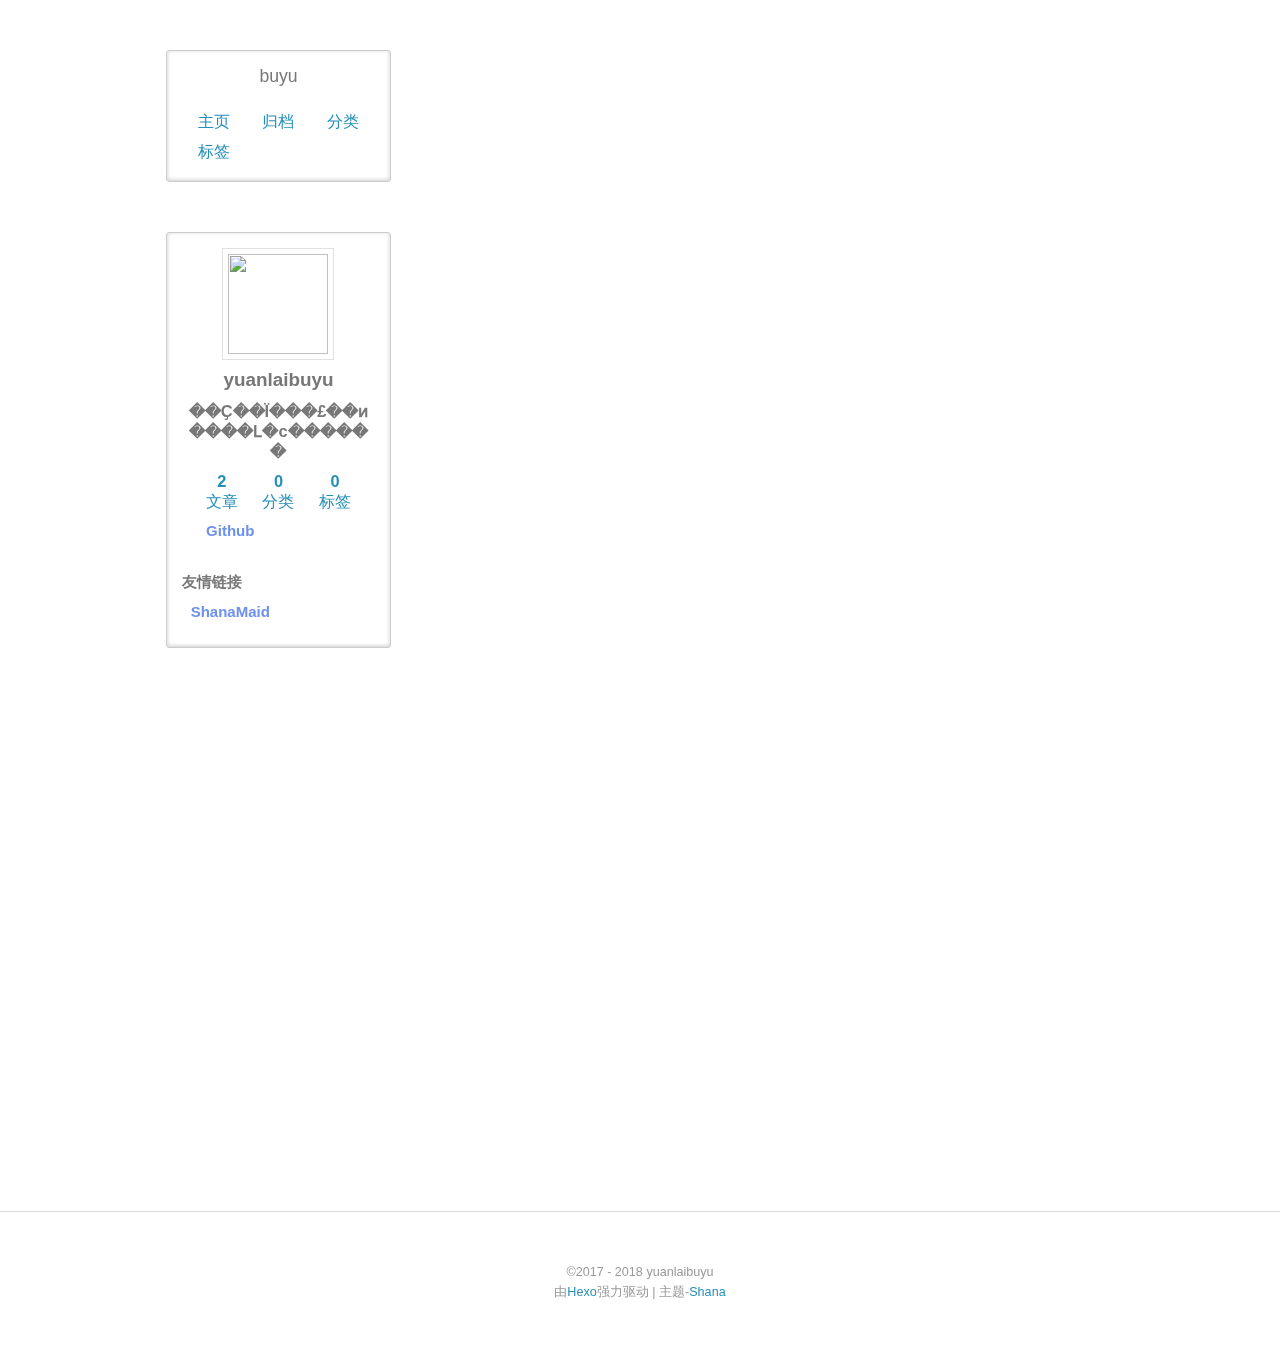
==== commit ea70e6b3: "Site updated: 2018-07-31 11:19:26" ====
--- a/index.html
+++ b/index.html
@@ -2,16 +2,6 @@
 <html>
 <head>
   <meta charset="utf-8">
-  
-  
-  <meta name="description" content="��Ҫ��Ϊ���£��ͷ����Լ�ϲ������" />
-  
-
-  
-  
-  
-  
-  
   
   <title>buyu</title>
   <meta name="viewport" content="width=device-width, initial-scale=1, maximum-scale=1">
@@ -26,109 +16,139 @@
 <meta name="twitter:title" content="buyu">
 <meta name="twitter:description" content="��Ҫ��Ϊ���£��ͷ����Լ�ϲ������">
   
-  
-    <link rel="icon" href="/css/images/favicon.ico">
+    <link rel="alternate" href="/atom.xml" title="buyu" type="application/atom+xml">
+  
+  
+    <link rel="icon" href="/favicon.png">
+  
+  
+    <link href="//fonts.googleapis.com/css?family=Source+Code+Pro" rel="stylesheet" type="text/css">
   
   <link rel="stylesheet" href="/css/style.css">
-  
-
-  
-  <!-- baidu webmaster push -->
-  <script src='//push.zhanzhang.baidu.com/push.js'></script>
+  <link rel="stylesheet" href="/plugin/bganimation/bg.css">
+  
+
 </head>
-<body class="home blog custom-background custom-font-enabled single-author">
-  <div id="page" class="hfeed site">
-      <header id="masthead" class="site-header" role="banner">
-    <hgroup>
-      <h1 class="site-title">
-        <a href="/" title="buyu" rel="home">buyu</a>
-      </h1>
-      
-        <script type="text/javascript" src="http://api.hitokoto.us/rand?encode=js&charset=utf-8"></script>
-        <h2 class="site-description"><script>hitokoto();</script></h2>
-      
-    </hgroup>
-
-    <nav id="site-navigation" class="main-navigation" role="navigation">
-            <button class="menu-toggle">菜单</button>
-            <a class="assistive-text" href="/#content" title="跳至内容">跳至内容</a><!--TODO-->
-            <div class="menu-main-container">
-                <ul id="menu-main" class="nav-menu">
-                
-                    <li class="menu-item menu-item-type-post_type menu-item-object-page"><a href="/">Home</a></li>
-                
-                    <li class="menu-item menu-item-type-post_type menu-item-object-page"><a href="/archives">Archives</a></li>
-                
-                </ul>
-            </div>
-    </nav>
-</header>
-      <div id="main" class="wrapper">
-        <div id="primary" class="site-content"><div id="content" role="main">
-  
-    <article id="post-搭建个人小站" class="post-搭建个人小站 post type-post status-publish format-standard hentry">
-    <!---->
-
-      <header class="entry-header">
-        
-        
-  
-    <h1 class="entry-title">
+
+<body>
+  <div id="container">
+    <div id="wrap">
+      <div class="outer">
+        <div class="widget-wrap mobile-header">
+  <h3 class="widget-title"></h3>
+  <div class="widget">
+    <img class="avatar" src="https://avatars0.githubusercontent.com/u/20333903?v=3&amp;s=460">
+    <h2 class="author">yuanlaibuyu</h2>
+    <h3 class="description">��Ҫ��Ϊ���£��ͷ����Լ�ϲ������</h3>
+    <div class="count-box">
+      <a href="/archives"><div><strong>2</strong><br>文章</div></a>
+      <a href="/categories"><div><strong>0</strong><br>分类</div></a>
+      <a href="/tags"><div><strong>0</strong><br>标签</div></a>
+    </div>
+    <ul class="blog-link">
+     
+          <a href="/" title="Home">
+            <li>主页</li>
+          </a>
+        
+          <a href="/archives" title="Archives">
+            <li>归档</li>
+          </a>
+        
+          <a href="/categories" title="Categories">
+            <li>分类</li>
+          </a>
+        
+          <a href="/tags" title="Tags">
+            <li>标签</li>
+          </a>
+        
+    </ul>
+  </div>
+</div>
+
+        <section id="main">
+  
+    <article id="post-搭建个人小站" class="wow slideInRight article article-type-post" itemscope itemprop="blogPost">
+  <div class="article-meta">
+    <a href="/2018/07/30/搭建个人小站/" class="article-date">
+  <time class="post-time" datetime="2018-07-30T01:36:37.000Z" itemprop="datePublished">
+    <span class="post-month">7月</span><br/>
+    <span class="post-day">30</span>
+  </time>
+</a>
+   
+  </div>
+  <div class="article-inner">
+    
+    
+      <header class="article-header">
+        
+  
+    <h1 itemprop="name">
       <a class="article-title" href="/2018/07/30/搭建个人小站/">github + hexo 搭建个人小站</a>
     </h1>
   
 
-        
-        <div class="comments-link">
-            
-            <a href="javascript:void(0);" data-url="http://yoursite.com/2018/07/30/搭建个人小站/" data-id="cjk7lw1ye00011sndtdhs38ym" class="leave-reply bdsharebuttonbox" data-cmd="more">Share</a>
-        </div><!-- .comments-link -->
-      </header><!-- .entry-header -->
-
-    <div class="entry-content">
+        <div>
+          
+          
+              
+
+          
+        </div>
+      </header>
+    
+    <div class="article-entry" itemprop="articleBody">
       
         <pre><code># 首先准备一个GitHub帐号
 </code></pre>
       
-    </div><!-- .entry-content -->
-
-    <footer class="entry-meta">
-    <a href="/2018/07/30/搭建个人小站/">
-    <time datetime="2018-07-30T01:36:37.000Z" class="entry-date">
-        2018-07-30
-    </time>
+    </div>
+    <footer class="article-footer">
+      <a data-url="http://yoursite.com/2018/07/30/搭建个人小站/" data-id="cjk94vugm0001hsndu37km0od" class="article-share-link">Share</a>
+      
+      
+    </footer>
+  </div>
+  
+</article>
+
+
+
+
+  
+    <article id="post-hello-world" class="wow slideInRight article article-type-post" itemscope itemprop="blogPost">
+  <div class="article-meta">
+    <a href="/2018/07/29/hello-world/" class="article-date">
+  <time class="post-time" datetime="2018-07-29T12:55:27.319Z" itemprop="datePublished">
+    <span class="post-month">7月</span><br/>
+    <span class="post-day">29</span>
+  </time>
 </a>
-    
-    
-    </footer>
-</article>
-
-
-
-
-
-
-  
-    <article id="post-hello-world" class="post-hello-world post type-post status-publish format-standard hentry">
-    <!---->
-
-      <header class="entry-header">
-        
-        
-  
-    <h1 class="entry-title">
+   
+  </div>
+  <div class="article-inner">
+    
+    
+      <header class="article-header">
+        
+  
+    <h1 itemprop="name">
       <a class="article-title" href="/2018/07/29/hello-world/">Hello World</a>
     </h1>
   
 
-        
-        <div class="comments-link">
-            
-            <a href="javascript:void(0);" data-url="http://yoursite.com/2018/07/29/hello-world/" data-id="cjk7lw1ye00001sndryerkuyh" class="leave-reply bdsharebuttonbox" data-cmd="more">Share</a>
-        </div><!-- .comments-link -->
-      </header><!-- .entry-header -->
-
-    <div class="entry-content">
+        <div>
+          
+          
+              
+
+          
+        </div>
+      </header>
+    
+    <div class="article-entry" itemprop="articleBody">
       
         <p>Welcome to <a href="https://hexo.io/" target="_blank" rel="noopener">Hexo</a>! This is your very first post. Check <a href="https://hexo.io/docs/" target="_blank" rel="noopener">documentation</a> for more info. If you get any problems when using Hexo, you can find the answer in <a href="https://hexo.io/docs/troubleshooting.html" target="_blank" rel="noopener">troubleshooting</a> or you can ask me on <a href="https://github.com/hexojs/hexo/issues" target="_blank" rel="noopener">GitHub</a>.</p>
 <h2 id="Quick-Start"><a href="#Quick-Start" class="headerlink" title="Quick Start"></a>Quick Start</h2><h3 id="Create-a-new-post"><a href="#Create-a-new-post" class="headerlink" title="Create a new post"></a>Create a new post</h3><figure class="highlight bash"><table><tr><td class="gutter"><pre><span class="line">1</span><br></pre></td><td class="code"><pre><span class="line">$ hexo new <span class="string">"My New Post"</span></span><br></pre></td></tr></table></figure>
@@ -141,85 +161,169 @@
 <p>More info: <a href="https://hexo.io/docs/deployment.html" target="_blank" rel="noopener">Deployment</a></p>
 
       
-    </div><!-- .entry-content -->
-
-    <footer class="entry-meta">
-    <a href="/2018/07/29/hello-world/">
-    <time datetime="2018-07-29T12:55:27.319Z" class="entry-date">
-        2018-07-29
-    </time>
-</a>
-    
-    
+    </div>
+    <footer class="article-footer">
+      <a data-url="http://yoursite.com/2018/07/29/hello-world/" data-id="cjk94vuf50000hsndrjkzhjvr" class="article-share-link">Share</a>
+      
+      
     </footer>
+  </div>
+  
 </article>
 
 
 
 
-
-
-  
-  
-
-</div></div>
-        <div id="secondary" class="widget-area" role="complementary">
-  
-    <aside id="search" class="widget widget_search"><form role="search" method="get" accept-charset="utf-8" id="searchform" class="searchform" action="//google.com/search">
-    <div>
-        <input type="text" value="" name="s" id="s" />
-        <input type="submit" id="searchsubmit" value="搜索" />
-    </div>
-</form></aside>
-  
-    
-  
-    
-  
-    
-  <aside class="widget">
-    <h3 class="widget-title">Recents</h3>
-    <div class="widget-content">
-      <ul>
-        
-          <li>
-            <a href="/2018/07/30/搭建个人小站/">github + hexo 搭建个人小站</a>
-          </li>
-        
-          <li>
-            <a href="/2018/07/29/hello-world/">Hello World</a>
-          </li>
-        
-      </ul>
-    </div>
-  </aside>
-
-  
-    
-  
-    
-  
+  
+
+</section>
+        
+          <aside id="sidebar">
+  
+    <div class="widget-wrap">
+  <h3 class="widget-title"></h3>
+  <div class="widget">
+    <h1 class="blog-title">buyu</h1>
+    <h2 class="blog-subtitle"></h2>
+    <ul class="blog-link">
+     
+          <a href="/" title="Home">
+            <li>主页</li>
+          </a>
+        
+          <a href="/archives" title="Archives">
+            <li>归档</li>
+          </a>
+        
+          <a href="/categories" title="Categories">
+            <li>分类</li>
+          </a>
+        
+          <a href="/tags" title="Tags">
+            <li>标签</li>
+          </a>
+        
+    </ul>
+  </div>
 </div>
+
+  
+    <div class="widget-wrap">
+  <h3 class="widget-title"></h3>
+  <div class="widget">
+    <img class="avatar" src="https://avatars0.githubusercontent.com/u/20333903?v=3&amp;s=460">
+    <h2 class="author">yuanlaibuyu</h2>
+    <h3 class="description">��Ҫ��Ϊ���£��ͷ����Լ�ϲ������</h3>
+    <div class="count-box">
+      <a href="/archives"><div><strong>2</strong><br>文章</div></a>
+      <a href="/categories"><div><strong>0</strong><br>分类</div></a>
+      <a href="/tags"><div><strong>0</strong><br>标签</div></a>
+    </div>
+
+
+
+    <div class="social-link">
+      
+        <a class="hvr-bounce-in" href="http://github.com/ShanaMaid" target="_blank" title="Github">
+          Github
+        </a>
+      
+    </div>
+
+    <div class="friend-link">
+      <h2>友情链接</h2>
+      
+        <a class="hvr-bounce-in" href="http://blog.shanamaid.top/" target="_blank" title="ShanaMaid">
+          ShanaMaid
+        </a>
+      
+    </div>
+  </div>
+</div>
+
+  
+</aside>
+        
       </div>
-      <footer id="colophon" role="contentinfo">
-    <p>&copy; 2018 yuanlaibuyu
-    All rights reserved.</p>
-    <p>Powered by <a href="http://hexo.io/" target="_blank">Hexo</a></p>
+      <footer id="footer">
+  
+  <div class="outer">
+    <div id="footer-info" class="inner">
+      &copy;2017 - 2018 yuanlaibuyu<br>
+      由<a href="http://hexo.io/" target="_blank">Hexo</a>强力驱动 | 
+      主题-<a href="https://github.com/ShanaMaid/hexo-theme-shana">Shana</a>
+      
+    </div>
+    
+  </div>
 </footer>
-    <script>window._bd_share_config={"common":{"bdSnsKey":{},"bdText":"","bdMini":"1","bdMiniList":false,"bdPic":"","bdStyle":"2","bdSize":"16"},"share":{}};with(document)0[(getElementsByTagName('head')[0]||body).appendChild(createElement('script')).src='http://bdimg.share.baidu.com/static/api/js/share.js?v=89860593.js?cdnversion='+~(-new Date()/36e5)];</script>
-
-<script src="/js/jquery-2.0.3.min.js"></script>
-
-
-  <link rel="stylesheet" href="/fancybox/jquery.fancybox.css">
-  <script src="/fancybox/jquery.fancybox.pack.js"></script>
-
-
+    </div>
+    
+
+<script src="//apps.bdimg.com/libs/jquery/2.1.4/jquery.min.js"></script>
+<script src="//apps.bdimg.com/libs/wow/0.1.6/wow.min.js"></script>
+<script>
+new WOW().init();
+</script>   
+
+
+  <link rel="stylesheet" href="/plugin/fancybox/jquery.fancybox.css">
+  <script src="/plugin/fancybox/jquery.fancybox.pack.js"></script>
+
+
+
+  <link rel="stylesheet" href="/plugin/galmenu/GalMenu.css">
+  <script src="/plugin/galmenu/GalMenu.js"></script>
+  <div class="GalMenu GalDropDown">
+      <div class="circle" id="gal">
+        <div class="ring">
+          
+            <a href="/" title="" class="menuItem">首页</a>
+          
+            <a href="/tags" title="" class="menuItem">标签</a>
+          
+            <a href="/categories" title="" class="menuItem">分类</a>
+          
+            <a href="/archives" title="" class="menuItem">归档</a>
+          
+            <a href="/xxxxxxxxx" title="" class="menuItem">xxx</a>
+          
+            <a href="/xxxxxxx" title="" class="menuItem">xxxx</a>
+          
+        </div>
+        
+          <audio id="audio" src="#"></audio>
+        
+      </div> 
+</div>
+<div id="overlay" style="opacity: 1; cursor: pointer;"></div>
+  <script type="text/javascript">var items = document.querySelectorAll('.menuItem');
+    for (var i = 0,
+    l = items.length; i < l; i++) {
+      items[i].style.left = (50 - 35 * Math.cos( - 0.5 * Math.PI - 2 * (1 / l) * i * Math.PI)).toFixed(4) + "%";
+      items[i].style.top = (50 + 35 * Math.sin( - 0.5 * Math.PI - 2 * (1 / l) * i * Math.PI)).toFixed(4) + "%"
+    }</script>
+<script type="text/javascript">
+  $(document).ready(function() {
+    $('body').GalMenu({
+      'menu': 'GalDropDown'
+    })
+  });
+</script>
+
+  <section class="hidden-xs"> 
+  <ul class="cb-slideshow"> 
+    <li><span>苟利</span></li> 
+    <li><span>国家</span></li> 
+    <li><span>生死以</span></li> 
+    <li><span>岂能</span></li> 
+    <li><span>祸福</span></li> 
+    <li><span>趋避之</span></li> 
+  </ul>
+</section>
 <script src="/js/script.js"></script>
 
-<script src="/js/navigation.js"></script>
-
-<div id="bg"></div>
+
 
   </div>
 </body>
--- a/css/style.css
+++ b/css/style.css
@@ -1,1971 +1,2443 @@
-/*
-Theme Name: Cyan Style
-Theme URI: https://github.com/wizardforcel/hexo-theme-cyanstyle
-Author: the WordPress team
-Author URI: http://wordpress.org/
-Secondary Developer: Flygon
-Secondary Developer URI: http://flygon.net/
-Description: Inspired by Wordpress theme Twentytwelve.
-Version: 1.0
-License: GNU General Public License v2 or later
-License URI: http://www.gnu.org/licenses/gpl-2.0.html
-Tags: responsive, two_column, chinese, wordpress, light
-Text Domain: hexo-theme-cyanstyle
-
-This theme, like WordPress, is licensed under the GPL.
-Use it to make something cool, have fun, and share what you've learned with others.
-*/
-
-/*
-Color Scheme
-Main Page: 255, 255, 255, 0.2
-Main Title:
-  Normal: 0, 0, 0 *
-  Hover: 81, 165, 168 (Lake Green)
-All Fonts: Microsoft-YaHei
-Article Title:
-  Normal: 81, 165, 168
-  Hover: 0, 0, 0
-Widget Title: 81, 165, 168
-Article & Widget Content: 0, 0, 0 *
-Link in Article Content:
-  Normal: 81, 165, 168
-  Hover: 0, 0, 0
-Border Line: 0, 0, 0, 0.24
-Article Meta Link:
-  Normal: 88, 88, 88 *
-  Hover: 81, 165, 168
-Article Meta: 117, 117, 117 *
-Widget Link:
-  Normal: 0, 0, 0
-  Hover: 81, 165, 168
-
-Search the keywords to find their position.
-A star represents not to fix.
-*/
-
-
-/* =Notes
---------------------------------------------------------------
-This stylesheet uses rem values with a pixel fallback. The rem
-values (and line heights) are calculated using two variables:
-
-$rembase:     14;
-$line-height: 24;
-
----------- Examples
-
-* Use a pixel value with a rem fallback for font-size, padding, margins, etc.
-	padding: 5px 0;
-	padding: 0.357142857rem 0; (5 / $rembase)
-
-* Set a font-size and then set a line-height based on the font-size
-	font-size: 16px
-	font-size: 1.142857143rem; (16 / $rembase)
-	line-height: 1.5; ($line-height / 16)
-
----------- Vertical spacing
-
-Vertical spacing between most elements should use 24px or 48px
-to maintain vertical rhythm:
-
-.my-new-div {
-	margin: 24px 0;
-	margin: 1.714285714rem 0; ( 24 / $rembase )
-}
-
----------- Further reading
-
-http://snook.ca/archives/html_and_css/font-size-with-rem
-http://blog.typekit.com/2011/11/09/type-study-sizing-the-legible-letter/
-
-
-/* =Reset
--------------------------------------------------------------- */
-* {
-    font-family: Microsoft YaHei;
-}
-Microsoft YaHei,html, body, div, span, applet, object, iframe, h1, h2, h3, h4, h5, h6, p, blockquote, pre, a, abbr, acronym, address, big, cite, code, del, dfn, em, img, ins, kbd, q, s, samp, small, strike, strong, sub, sup, tt, var, b, u, i, center, dl, dt, dd, ol, ul, li, fieldset, form, label, legend, table, caption, tbody, tfoot, thead, tr, th, td, article, aside, canvas, details, embed, figure, figcaption, footer, header, hgroup, menu, nav, output, ruby, section, summary, time, mark, audio, video {
-	margin: 0;
-	padding: 0;
-	border: 0;
-	font-size: 100%;
-	vertical-align: baseline; 
-}
 body {
-	line-height: 1;
-}
-ol,
-ul {
-	list-style: none;
-}
-blockquote,
-q {
-	quotes: none;
-}
-blockquote:before,
-blockquote:after,
-q:before,
-q:after {
-	content: '';
-	content: none;
-}
-table {
-	border-collapse: collapse;
-	border-spacing: 0;
-}
-caption,
-th,
-td {
-	font-weight: normal;
-	text-align: left;
-}
+  width: 100%;
+}
+body:before,
+body:after {
+  content: "";
+  display: table;
+}
+body:after {
+  clear: both;
+}
+.article-tag-list-link {
+  display: inline-block;
+  vertical-align: middle;
+  -webkit-transform: perspective(1px) translateZ(0);
+  -webkit-transform: perspective(1px) translateZ(0);
+  -moz-transform: perspective(1px) translateZ(0);
+  -ms-transform: perspective(1px) translateZ(0);
+  transform: perspective(1px) translateZ(0);
+  -webkit-box-shadow: 0 0 1px transparent;
+  box-shadow: 0 0 1px transparent;
+  position: relative;
+  -webkit-transition-duration: 0.3s;
+  -webkit-transition-duration: 0.3s;
+  -moz-transition-duration: 0.3s;
+  -ms-transition-duration: 0.3s;
+  transition-duration: 0.3s;
+  -webkit-transition-property: transform;
+  -webkit-transition-property: -webkit-transform;
+  -moz-transition-property: -moz-transform;
+  -ms-transition-property: -ms-transform;
+  transition-property: transform;
+}
+.article-tag-list-link:before {
+  pointer-events: none;
+  position: absolute;
+  z-index: -1;
+  content: '';
+  top: 100%;
+  left: 5%;
+  height: 10px;
+  width: 90%;
+  opacity: 0;
+  background: -webkit--webkit-radial-gradient(center, ellipse, rgba(0,0,0,0.35) 0%, transparent 80%);
+  background: -webkit--moz-radial-gradient(center, ellipse, rgba(0,0,0,0.35) 0%, transparent 80%);
+  background: -webkit--ms-radial-gradient(center, ellipse, rgba(0,0,0,0.35) 0%, transparent 80%);
+  background: -webkit-radial-gradient(center, ellipse, rgba(0,0,0,0.35) 0%, transparent 80%);
+  background: -webkit-radial-gradient(ellipse at center, rgba(0,0,0,0.35) 0%, transparent 80%);
+  background: -moz-radial-gradient(ellipse at center, rgba(0,0,0,0.35) 0%, transparent 80%);
+  background: -ms-radial-gradient(ellipse at center, rgba(0,0,0,0.35) 0%, transparent 80%);
+  background: radial-gradient(ellipse at center, rgba(0,0,0,0.35) 0%, transparent 80%);
+/* W3C */
+  -webkit-transition-duration: 0.3s;
+  -webkit-transition-duration: 0.3s;
+  -moz-transition-duration: 0.3s;
+  -ms-transition-duration: 0.3s;
+  transition-duration: 0.3s;
+  -webkit-transition-property: transform, opacity;
+  -webkit-transition-property: -webkit-transform, opacity;
+  -moz-transition-property: -moz-transform, opacity;
+  -ms-transition-property: -ms-transform, opacity;
+  transition-property: transform, opacity;
+}
+.article-tag-list-link:hover,
+.article-tag-list-link:focus,
+.article-tag-list-link:active {
+  -webkit-transform: translateY(-5px);
+  -webkit-transform: translateY(-5px);
+  -moz-transform: translateY(-5px);
+  -ms-transform: translateY(-5px);
+  transform: translateY(-5px);
+/* move the element up by 5px */
+}
+.article-tag-list-link:hover:before,
+.article-tag-list-link:focus:before,
+.article-tag-list-link:active:before {
+  opacity: 1;
+  -webkit-transform: translateY(5px);
+  -webkit-transform: translateY(5px);
+  -moz-transform: translateY(5px);
+  -ms-transform: translateY(5px);
+  transform: translateY(5px);
+/* move the element down by 5px (it will stay in place because it's attached to the element that also moves up 5px) */
+}
+.article-title {
+  display: inline-block;
+  vertical-align: middle;
+  -webkit-transform: perspective(1px) translateZ(0);
+  -webkit-transform: perspective(1px) translateZ(0);
+  -moz-transform: perspective(1px) translateZ(0);
+  -ms-transform: perspective(1px) translateZ(0);
+  transform: perspective(1px) translateZ(0);
+  -webkit-box-shadow: 0 0 1px transparent;
+  box-shadow: 0 0 1px transparent;
+  position: relative;
+  overflow: hidden;
+  padding-bottom: 5px;
+}
+.article-title:before {
+  content: "";
+  position: absolute;
+  z-index: -1;
+  left: 50%;
+  right: 50%;
+  bottom: 0px;
+  background: #258fb8;
+  height: 2px;
+  -webkit-transition-property: left, right;
+  -webkit-transition-property: left, right;
+  -moz-transition-property: left, right;
+  -ms-transition-property: left, right;
+  transition-property: left, right;
+  -webkit-transition-duration: 0.3s;
+  -webkit-transition-duration: 0.3s;
+  -moz-transition-duration: 0.3s;
+  -ms-transition-duration: 0.3s;
+  transition-duration: 0.3s;
+  -webkit-transition-timing-function: ease-out;
+  -webkit-transition-timing-function: ease-out;
+  -moz-transition-timing-function: ease-out;
+  -ms-transition-timing-function: ease-out;
+  transition-timing-function: ease-out;
+}
+.article-title:hover:before,
+.article-title:focus:before,
+.article-title:active:before {
+  left: 0;
+  right: 0;
+}
+.hvr-bounce-in {
+  display: inline-block;
+  vertical-align: middle;
+  -webkit-transform: perspective(1px) translateZ(0);
+  -webkit-transform: perspective(1px) translateZ(0);
+  -moz-transform: perspective(1px) translateZ(0);
+  -ms-transform: perspective(1px) translateZ(0);
+  transform: perspective(1px) translateZ(0);
+  -webkit-box-shadow: 0 0 1px transparent;
+  box-shadow: 0 0 1px transparent;
+  -webkit-transition-duration: 0.5s;
+  -webkit-transition-duration: 0.5s;
+  -moz-transition-duration: 0.5s;
+  -ms-transition-duration: 0.5s;
+  transition-duration: 0.5s;
+}
+.hvr-bounce-in:hover,
+.hvr-bounce-in:focus,
+.hvr-bounce-in:active {
+  -webkit-transform: scale(1.2);
+  -webkit-transform: scale(1.2);
+  -moz-transform: scale(1.2);
+  -ms-transform: scale(1.2);
+  transform: scale(1.2);
+  -webkit-transition-timing-function: cubic-bezier(0.47, 2.02, 0.31, -0.36);
+  -webkit-transition-timing-function: cubic-bezier(0.47, 2.02, 0.31, -0.36);
+  -moz-transition-timing-function: cubic-bezier(0.47, 2.02, 0.31, -0.36);
+  -ms-transition-timing-function: cubic-bezier(0.47, 2.02, 0.31, -0.36);
+  transition-timing-function: cubic-bezier(0.47, 2.02, 0.31, -0.36);
+}
+.article-more-link a {
+  display: inline-block;
+  vertical-align: middle;
+  -webkit-transform: perspective(1px) translateZ(0);
+  -webkit-transform: perspective(1px) translateZ(0);
+  -moz-transform: perspective(1px) translateZ(0);
+  -ms-transform: perspective(1px) translateZ(0);
+  transform: perspective(1px) translateZ(0);
+  -webkit-box-shadow: 0 0 1px transparent;
+  box-shadow: 0 0 1px transparent;
+  position: relative;
+  background: #e1e1e1;
+  -webkit-transition-property: color;
+  -webkit-transition-property: color;
+  -moz-transition-property: color;
+  -ms-transition-property: color;
+  transition-property: color;
+  -webkit-transition-duration: 0.3s;
+  -webkit-transition-duration: 0.3s;
+  -moz-transition-duration: 0.3s;
+  -ms-transition-duration: 0.3s;
+  transition-duration: 0.3s;
+}
+.article-more-link a:before {
+  content: "";
+  position: absolute;
+  z-index: -1;
+  top: 0;
+  left: 0;
+  right: 0;
+  bottom: 0;
+  border-radius: 15px;
+  background: #2098d1;
+  -webkit-transform: scale(0);
+  -webkit-transform: scale(0);
+  -moz-transform: scale(0);
+  -ms-transform: scale(0);
+  transform: scale(0);
+  -webkit-transition-property: transform;
+  -webkit-transition-property: -webkit-transform;
+  -moz-transition-property: -moz-transform;
+  -ms-transition-property: -ms-transform;
+  transition-property: transform;
+  -webkit-transition-duration: 0.3s;
+  -webkit-transition-duration: 0.3s;
+  -moz-transition-duration: 0.3s;
+  -ms-transition-duration: 0.3s;
+  transition-duration: 0.3s;
+  -webkit-transition-timing-function: ease-out;
+  -webkit-transition-timing-function: ease-out;
+  -moz-transition-timing-function: ease-out;
+  -ms-transition-timing-function: ease-out;
+  transition-timing-function: ease-out;
+}
+.article-more-link a:hover,
+.article-more-link a:focus,
+.article-more-link a:active {
+  color: #fff;
+}
+.article-more-link a:hover:before,
+.article-more-link a:focus:before,
+.article-more-link a:active:before {
+  -webkit-transform: scale(1);
+  -webkit-transform: scale(1);
+  -moz-transform: scale(1);
+  -ms-transform: scale(1);
+  transform: scale(1);
+}
+.category-list-link {
+  display: inline-block;
+  vertical-align: middle;
+  -webkit-transform: perspective(1px) translateZ(0);
+  -webkit-transform: perspective(1px) translateZ(0);
+  -moz-transform: perspective(1px) translateZ(0);
+  -ms-transform: perspective(1px) translateZ(0);
+  transform: perspective(1px) translateZ(0);
+  -webkit-box-shadow: 0 0 1px transparent;
+  box-shadow: 0 0 1px transparent;
+  position: relative;
+  overflow: hidden;
+}
+.category-list-link:before {
+  content: "";
+  position: absolute;
+  z-index: -1;
+  left: 50%;
+  right: 50%;
+  bottom: 0;
+  background: #2098d1;
+  height: 2px;
+  -webkit-transition-property: left, right;
+  -webkit-transition-property: left, right;
+  -moz-transition-property: left, right;
+  -ms-transition-property: left, right;
+  transition-property: left, right;
+  -webkit-transition-duration: 0.3s;
+  -webkit-transition-duration: 0.3s;
+  -moz-transition-duration: 0.3s;
+  -ms-transition-duration: 0.3s;
+  transition-duration: 0.3s;
+  -webkit-transition-timing-function: ease-out;
+  -webkit-transition-timing-function: ease-out;
+  -moz-transition-timing-function: ease-out;
+  -ms-transition-timing-function: ease-out;
+  transition-timing-function: ease-out;
+}
+.category-list-link:hover:before,
+.category-list-link:focus:before,
+.category-list-link:active:before {
+  left: 0;
+  right: 0;
+}
+.animated {
+  -webkit-animation-duration: 1s;
+  -moz-animation-duration: 1s;
+  -ms-animation-duration: 1s;
+  animation-duration: 1s;
+  -webkit-animation-fill-mode: both;
+  -moz-animation-fill-mode: both;
+  -ms-animation-fill-mode: both;
+  animation-fill-mode: both;
+}
+.animated.infinite {
+  -webkit-animation-iteration-count: infinite;
+  -moz-animation-iteration-count: infinite;
+  -ms-animation-iteration-count: infinite;
+  animation-iteration-count: infinite;
+}
+.animated.hinge {
+  -webkit-animation-duration: 2s;
+  -moz-animation-duration: 2s;
+  -ms-animation-duration: 2s;
+  animation-duration: 2s;
+}
+.animated.flipOutX,
+.animated.flipOutY,
+.animated.bounceIn,
+.animated.bounceOut {
+  -webkit-animation-duration: 0.75s;
+  -moz-animation-duration: 0.75s;
+  -ms-animation-duration: 0.75s;
+  animation-duration: 0.75s;
+}
+.rollIn {
+  -webkit-animation-name: rollIn;
+  -moz-animation-name: rollIn;
+  -ms-animation-name: rollIn;
+  animation-name: rollIn;
+}
+.rubberBand {
+  -webkit-animation-name: rubberBand;
+  -moz-animation-name: rubberBand;
+  -ms-animation-name: rubberBand;
+  animation-name: rubberBand;
+}
+.rotateInDownRight {
+  -webkit-animation-name: rotateInDownRight;
+  -moz-animation-name: rotateInDownRight;
+  -ms-animation-name: rotateInDownRight;
+  animation-name: rotateInDownRight;
+}
+.slideInRight {
+  -webkit-animation-name: slideInRight;
+  -moz-animation-name: slideInRight;
+  -ms-animation-name: slideInRight;
+  animation-name: slideInRight;
+}
+@-moz-keyframes rollIn {
+  from {
+    opacity: 0;
+    -webkit-transform: translate3d(-100%, 0, 0) rotate3d(0, 0, 1, -120deg);
+    -moz-transform: translate3d(-100%, 0, 0) rotate3d(0, 0, 1, -120deg);
+    -ms-transform: translate3d(-100%, 0, 0) rotate3d(0, 0, 1, -120deg);
+    transform: translate3d(-100%, 0, 0) rotate3d(0, 0, 1, -120deg);
+  }
+  to {
+    opacity: 1;
+    -webkit-transform: none;
+    -moz-transform: none;
+    -ms-transform: none;
+    transform: none;
+  }
+}
+@-webkit-keyframes rollIn {
+  from {
+    opacity: 0;
+    -webkit-transform: translate3d(-100%, 0, 0) rotate3d(0, 0, 1, -120deg);
+    -moz-transform: translate3d(-100%, 0, 0) rotate3d(0, 0, 1, -120deg);
+    -ms-transform: translate3d(-100%, 0, 0) rotate3d(0, 0, 1, -120deg);
+    transform: translate3d(-100%, 0, 0) rotate3d(0, 0, 1, -120deg);
+  }
+  to {
+    opacity: 1;
+    -webkit-transform: none;
+    -moz-transform: none;
+    -ms-transform: none;
+    transform: none;
+  }
+}
+@-o-keyframes rollIn {
+  from {
+    opacity: 0;
+    -webkit-transform: translate3d(-100%, 0, 0) rotate3d(0, 0, 1, -120deg);
+    -moz-transform: translate3d(-100%, 0, 0) rotate3d(0, 0, 1, -120deg);
+    -ms-transform: translate3d(-100%, 0, 0) rotate3d(0, 0, 1, -120deg);
+    transform: translate3d(-100%, 0, 0) rotate3d(0, 0, 1, -120deg);
+  }
+  to {
+    opacity: 1;
+    -webkit-transform: none;
+    -moz-transform: none;
+    -ms-transform: none;
+    transform: none;
+  }
+}
+@keyframes rollIn {
+  from {
+    opacity: 0;
+    -webkit-transform: translate3d(-100%, 0, 0) rotate3d(0, 0, 1, -120deg);
+    -moz-transform: translate3d(-100%, 0, 0) rotate3d(0, 0, 1, -120deg);
+    -ms-transform: translate3d(-100%, 0, 0) rotate3d(0, 0, 1, -120deg);
+    transform: translate3d(-100%, 0, 0) rotate3d(0, 0, 1, -120deg);
+  }
+  to {
+    opacity: 1;
+    -webkit-transform: none;
+    -moz-transform: none;
+    -ms-transform: none;
+    transform: none;
+  }
+}
+@-moz-keyframes rubberBand {
+  from {
+    -webkit-transform: scale3d(1, 1, 1);
+    -moz-transform: scale3d(1, 1, 1);
+    -ms-transform: scale3d(1, 1, 1);
+    transform: scale3d(1, 1, 1);
+  }
+  30% {
+    -webkit-transform: scale3d(1.25, 0.75, 1);
+    -moz-transform: scale3d(1.25, 0.75, 1);
+    -ms-transform: scale3d(1.25, 0.75, 1);
+    transform: scale3d(1.25, 0.75, 1);
+  }
+  40% {
+    -webkit-transform: scale3d(0.75, 1.25, 1);
+    -moz-transform: scale3d(0.75, 1.25, 1);
+    -ms-transform: scale3d(0.75, 1.25, 1);
+    transform: scale3d(0.75, 1.25, 1);
+  }
+  50% {
+    -webkit-transform: scale3d(1.15, 0.85, 1);
+    -moz-transform: scale3d(1.15, 0.85, 1);
+    -ms-transform: scale3d(1.15, 0.85, 1);
+    transform: scale3d(1.15, 0.85, 1);
+  }
+  65% {
+    -webkit-transform: scale3d(0.95, 1.05, 1);
+    -moz-transform: scale3d(0.95, 1.05, 1);
+    -ms-transform: scale3d(0.95, 1.05, 1);
+    transform: scale3d(0.95, 1.05, 1);
+  }
+  75% {
+    -webkit-transform: scale3d(1.05, 0.95, 1);
+    -moz-transform: scale3d(1.05, 0.95, 1);
+    -ms-transform: scale3d(1.05, 0.95, 1);
+    transform: scale3d(1.05, 0.95, 1);
+  }
+  to {
+    -webkit-transform: scale3d(1, 1, 1);
+    -moz-transform: scale3d(1, 1, 1);
+    -ms-transform: scale3d(1, 1, 1);
+    transform: scale3d(1, 1, 1);
+  }
+}
+@-webkit-keyframes rubberBand {
+  from {
+    -webkit-transform: scale3d(1, 1, 1);
+    -moz-transform: scale3d(1, 1, 1);
+    -ms-transform: scale3d(1, 1, 1);
+    transform: scale3d(1, 1, 1);
+  }
+  30% {
+    -webkit-transform: scale3d(1.25, 0.75, 1);
+    -moz-transform: scale3d(1.25, 0.75, 1);
+    -ms-transform: scale3d(1.25, 0.75, 1);
+    transform: scale3d(1.25, 0.75, 1);
+  }
+  40% {
+    -webkit-transform: scale3d(0.75, 1.25, 1);
+    -moz-transform: scale3d(0.75, 1.25, 1);
+    -ms-transform: scale3d(0.75, 1.25, 1);
+    transform: scale3d(0.75, 1.25, 1);
+  }
+  50% {
+    -webkit-transform: scale3d(1.15, 0.85, 1);
+    -moz-transform: scale3d(1.15, 0.85, 1);
+    -ms-transform: scale3d(1.15, 0.85, 1);
+    transform: scale3d(1.15, 0.85, 1);
+  }
+  65% {
+    -webkit-transform: scale3d(0.95, 1.05, 1);
+    -moz-transform: scale3d(0.95, 1.05, 1);
+    -ms-transform: scale3d(0.95, 1.05, 1);
+    transform: scale3d(0.95, 1.05, 1);
+  }
+  75% {
+    -webkit-transform: scale3d(1.05, 0.95, 1);
+    -moz-transform: scale3d(1.05, 0.95, 1);
+    -ms-transform: scale3d(1.05, 0.95, 1);
+    transform: scale3d(1.05, 0.95, 1);
+  }
+  to {
+    -webkit-transform: scale3d(1, 1, 1);
+    -moz-transform: scale3d(1, 1, 1);
+    -ms-transform: scale3d(1, 1, 1);
+    transform: scale3d(1, 1, 1);
+  }
+}
+@-o-keyframes rubberBand {
+  from {
+    -webkit-transform: scale3d(1, 1, 1);
+    -moz-transform: scale3d(1, 1, 1);
+    -ms-transform: scale3d(1, 1, 1);
+    transform: scale3d(1, 1, 1);
+  }
+  30% {
+    -webkit-transform: scale3d(1.25, 0.75, 1);
+    -moz-transform: scale3d(1.25, 0.75, 1);
+    -ms-transform: scale3d(1.25, 0.75, 1);
+    transform: scale3d(1.25, 0.75, 1);
+  }
+  40% {
+    -webkit-transform: scale3d(0.75, 1.25, 1);
+    -moz-transform: scale3d(0.75, 1.25, 1);
+    -ms-transform: scale3d(0.75, 1.25, 1);
+    transform: scale3d(0.75, 1.25, 1);
+  }
+  50% {
+    -webkit-transform: scale3d(1.15, 0.85, 1);
+    -moz-transform: scale3d(1.15, 0.85, 1);
+    -ms-transform: scale3d(1.15, 0.85, 1);
+    transform: scale3d(1.15, 0.85, 1);
+  }
+  65% {
+    -webkit-transform: scale3d(0.95, 1.05, 1);
+    -moz-transform: scale3d(0.95, 1.05, 1);
+    -ms-transform: scale3d(0.95, 1.05, 1);
+    transform: scale3d(0.95, 1.05, 1);
+  }
+  75% {
+    -webkit-transform: scale3d(1.05, 0.95, 1);
+    -moz-transform: scale3d(1.05, 0.95, 1);
+    -ms-transform: scale3d(1.05, 0.95, 1);
+    transform: scale3d(1.05, 0.95, 1);
+  }
+  to {
+    -webkit-transform: scale3d(1, 1, 1);
+    -moz-transform: scale3d(1, 1, 1);
+    -ms-transform: scale3d(1, 1, 1);
+    transform: scale3d(1, 1, 1);
+  }
+}
+@keyframes rubberBand {
+  from {
+    -webkit-transform: scale3d(1, 1, 1);
+    -moz-transform: scale3d(1, 1, 1);
+    -ms-transform: scale3d(1, 1, 1);
+    transform: scale3d(1, 1, 1);
+  }
+  30% {
+    -webkit-transform: scale3d(1.25, 0.75, 1);
+    -moz-transform: scale3d(1.25, 0.75, 1);
+    -ms-transform: scale3d(1.25, 0.75, 1);
+    transform: scale3d(1.25, 0.75, 1);
+  }
+  40% {
+    -webkit-transform: scale3d(0.75, 1.25, 1);
+    -moz-transform: scale3d(0.75, 1.25, 1);
+    -ms-transform: scale3d(0.75, 1.25, 1);
+    transform: scale3d(0.75, 1.25, 1);
+  }
+  50% {
+    -webkit-transform: scale3d(1.15, 0.85, 1);
+    -moz-transform: scale3d(1.15, 0.85, 1);
+    -ms-transform: scale3d(1.15, 0.85, 1);
+    transform: scale3d(1.15, 0.85, 1);
+  }
+  65% {
+    -webkit-transform: scale3d(0.95, 1.05, 1);
+    -moz-transform: scale3d(0.95, 1.05, 1);
+    -ms-transform: scale3d(0.95, 1.05, 1);
+    transform: scale3d(0.95, 1.05, 1);
+  }
+  75% {
+    -webkit-transform: scale3d(1.05, 0.95, 1);
+    -moz-transform: scale3d(1.05, 0.95, 1);
+    -ms-transform: scale3d(1.05, 0.95, 1);
+    transform: scale3d(1.05, 0.95, 1);
+  }
+  to {
+    -webkit-transform: scale3d(1, 1, 1);
+    -moz-transform: scale3d(1, 1, 1);
+    -ms-transform: scale3d(1, 1, 1);
+    transform: scale3d(1, 1, 1);
+  }
+}
+@-moz-keyframes rotateInDownRight {
+  from {
+    -webkit-transform-origin: right bottom;
+    -moz-transform-origin: right bottom;
+    -ms-transform-origin: right bottom;
+    transform-origin: right bottom;
+    -webkit-transform: rotate3d(0, 0, 1, 45deg);
+    -moz-transform: rotate3d(0, 0, 1, 45deg);
+    -ms-transform: rotate3d(0, 0, 1, 45deg);
+    transform: rotate3d(0, 0, 1, 45deg);
+    opacity: 0;
+  }
+  to {
+    -webkit-transform-origin: right bottom;
+    -moz-transform-origin: right bottom;
+    -ms-transform-origin: right bottom;
+    transform-origin: right bottom;
+    -webkit-transform: none;
+    -moz-transform: none;
+    -ms-transform: none;
+    transform: none;
+    opacity: 1;
+  }
+}
+@-webkit-keyframes rotateInDownRight {
+  from {
+    -webkit-transform-origin: right bottom;
+    -moz-transform-origin: right bottom;
+    -ms-transform-origin: right bottom;
+    transform-origin: right bottom;
+    -webkit-transform: rotate3d(0, 0, 1, 45deg);
+    -moz-transform: rotate3d(0, 0, 1, 45deg);
+    -ms-transform: rotate3d(0, 0, 1, 45deg);
+    transform: rotate3d(0, 0, 1, 45deg);
+    opacity: 0;
+  }
+  to {
+    -webkit-transform-origin: right bottom;
+    -moz-transform-origin: right bottom;
+    -ms-transform-origin: right bottom;
+    transform-origin: right bottom;
+    -webkit-transform: none;
+    -moz-transform: none;
+    -ms-transform: none;
+    transform: none;
+    opacity: 1;
+  }
+}
+@-o-keyframes rotateInDownRight {
+  from {
+    -webkit-transform-origin: right bottom;
+    -moz-transform-origin: right bottom;
+    -ms-transform-origin: right bottom;
+    transform-origin: right bottom;
+    -webkit-transform: rotate3d(0, 0, 1, 45deg);
+    -moz-transform: rotate3d(0, 0, 1, 45deg);
+    -ms-transform: rotate3d(0, 0, 1, 45deg);
+    transform: rotate3d(0, 0, 1, 45deg);
+    opacity: 0;
+  }
+  to {
+    -webkit-transform-origin: right bottom;
+    -moz-transform-origin: right bottom;
+    -ms-transform-origin: right bottom;
+    transform-origin: right bottom;
+    -webkit-transform: none;
+    -moz-transform: none;
+    -ms-transform: none;
+    transform: none;
+    opacity: 1;
+  }
+}
+@keyframes rotateInDownRight {
+  from {
+    -webkit-transform-origin: right bottom;
+    -moz-transform-origin: right bottom;
+    -ms-transform-origin: right bottom;
+    transform-origin: right bottom;
+    -webkit-transform: rotate3d(0, 0, 1, 45deg);
+    -moz-transform: rotate3d(0, 0, 1, 45deg);
+    -ms-transform: rotate3d(0, 0, 1, 45deg);
+    transform: rotate3d(0, 0, 1, 45deg);
+    opacity: 0;
+  }
+  to {
+    -webkit-transform-origin: right bottom;
+    -moz-transform-origin: right bottom;
+    -ms-transform-origin: right bottom;
+    transform-origin: right bottom;
+    -webkit-transform: none;
+    -moz-transform: none;
+    -ms-transform: none;
+    transform: none;
+    opacity: 1;
+  }
+}
+@-moz-keyframes slideInRight {
+  from {
+    -webkit-transform: translate3d(100%, 0, 0);
+    -moz-transform: translate3d(100%, 0, 0);
+    -ms-transform: translate3d(100%, 0, 0);
+    transform: translate3d(100%, 0, 0);
+    visibility: visible;
+  }
+  to {
+    -webkit-transform: translate3d(0, 0, 0);
+    -moz-transform: translate3d(0, 0, 0);
+    -ms-transform: translate3d(0, 0, 0);
+    transform: translate3d(0, 0, 0);
+  }
+}
+@-webkit-keyframes slideInRight {
+  from {
+    -webkit-transform: translate3d(100%, 0, 0);
+    -moz-transform: translate3d(100%, 0, 0);
+    -ms-transform: translate3d(100%, 0, 0);
+    transform: translate3d(100%, 0, 0);
+    visibility: visible;
+  }
+  to {
+    -webkit-transform: translate3d(0, 0, 0);
+    -moz-transform: translate3d(0, 0, 0);
+    -ms-transform: translate3d(0, 0, 0);
+    transform: translate3d(0, 0, 0);
+  }
+}
+@-o-keyframes slideInRight {
+  from {
+    -webkit-transform: translate3d(100%, 0, 0);
+    -moz-transform: translate3d(100%, 0, 0);
+    -ms-transform: translate3d(100%, 0, 0);
+    transform: translate3d(100%, 0, 0);
+    visibility: visible;
+  }
+  to {
+    -webkit-transform: translate3d(0, 0, 0);
+    -moz-transform: translate3d(0, 0, 0);
+    -ms-transform: translate3d(0, 0, 0);
+    transform: translate3d(0, 0, 0);
+  }
+}
+@keyframes slideInRight {
+  from {
+    -webkit-transform: translate3d(100%, 0, 0);
+    -moz-transform: translate3d(100%, 0, 0);
+    -ms-transform: translate3d(100%, 0, 0);
+    transform: translate3d(100%, 0, 0);
+    visibility: visible;
+  }
+  to {
+    -webkit-transform: translate3d(0, 0, 0);
+    -moz-transform: translate3d(0, 0, 0);
+    -ms-transform: translate3d(0, 0, 0);
+    transform: translate3d(0, 0, 0);
+  }
+}
+html,
+body,
+div,
+span,
+applet,
+object,
+iframe,
 h1,
 h2,
 h3,
 h4,
 h5,
-h6 {
-	clear: both;
-}
-html {
-	overflow-y: scroll;
-	font-size: 100%;
-	-webkit-text-size-adjust: 100%;
-	-ms-text-size-adjust: 100%;
-}
-a:focus {
-	outline: thin dotted;
-}
-article,
-aside,
-details,
-figcaption,
-figure,
-footer,
-header,
-hgroup,
-nav,
-section {
-	display: block;
-}
-audio,
-canvas,
-video {
-	display: inline-block;
-}
-audio:not([controls]) {
-	display: none;
-}
-del {
-	color: #333;
-}
-ins {
-	background: rgba(235,233,233,0.5);
-	text-decoration: none;
-}
-hr {
-	background-color: rgba(235,233,233,0.5);
-	border: 0;
-	height: 1px;
-	margin: 24px;
-	margin-bottom: 1.714285714rem;
-}
+h6,
+p,
+blockquote,
+pre,
+a,
+abbr,
+acronym,
+address,
+big,
+cite,
+code,
+del,
+dfn,
+em,
+img,
+ins,
+kbd,
+q,
+s,
+samp,
+small,
+strike,
+strong,
 sub,
-sup {
-	font-size: 75%;
-	line-height: 0;
-	position: relative;
-	vertical-align: baseline;
-}
-sup {
-	top: -0.5em;
-}
-sub {
-	bottom: -0.25em;
-}
-small {
-	font-size: smaller;
-}
-img {
-	border: 0;
-	-ms-interpolation-mode: bicubic;
-}
-
-/* Clearing floats */
-.clear:after,
-.wrapper:after,
-.format-status .entry-header:after {
-	clear: both;
-}
-.clear:before,
-.clear:after,
-.wrapper:before,
-.wrapper:after,
-.format-status .entry-header:before,
-.format-status .entry-header:after {
-	display: table;
-	content: "";
-}
-
-
-/* =Repeatable patterns
--------------------------------------------------------------- */
-
-/* Small headers */
-.archive-title,
-.page-title,
-.widget-title,
-.entry-content th,
-.comment-content th {
-	font-size: 11px;
-	font-size: 0.785714286rem;
-	line-height: 2.181818182;
-	font-weight: bold;
-	text-transform: uppercase;
-	color: rgb(81, 165, 168); /* Widget Title */
-}
-
-/* Shared Post Format styling */
-article.format-quote footer.entry-meta,
-article.format-link footer.entry-meta,
-article.format-status footer.entry-meta {
-	font-size: 11px;
-	font-size: 0.785714286rem;
-	line-height: 2.181818182;
-}
-
-/* Form fields, general styles first */
-button,
+sup,
+tt,
+var,
+dl,
+dt,
+dd,
+ol,
+ul,
+li,
+fieldset,
+form,
+label,
+legend,
+table,
+caption,
+tbody,
+tfoot,
+thead,
+tr,
+th,
+td {
+  margin: 0;
+  padding: 0;
+  border: 0;
+  outline: 0;
+  font-weight: inherit;
+  font-style: inherit;
+  font-family: inherit;
+  font-size: 100%;
+  vertical-align: baseline;
+}
+body {
+  line-height: 1;
+  color: #000;
+  background: #fff;
+}
+ol,
+ul {
+  list-style: none;
+}
+table {
+  border-collapse: separate;
+  border-spacing: 0;
+  vertical-align: middle;
+}
+caption,
+th,
+td {
+  text-align: left;
+  font-weight: normal;
+  vertical-align: middle;
+}
+a img {
+  border: none;
+}
 input,
-textarea {
-	border: 1px solid rgb(162, 230, 247);
-	border-radius: 3px;
-	font-family: Microsoft YaHei,  inherit;
-	padding: 6px;
-	padding: 0.428571429rem;
-}
-button,
-input {
-	line-height: normal;
-}
-textarea {
-	font-size: 100%;
-	overflow: auto;
-	vertical-align: top;
-}
-
-/* Reset non-text input types */
-input[type="checkbox"],
-input[type="radio"],
-input[type="file"],
-input[type="hidden"],
-input[type="image"],
-input[type="color"] {
-	border: 0;
-	border-radius: 0;
-	padding: 0;
-}
-
-/* Buttons */
-.menu-toggle,
-input[type="submit"],
-input[type="button"],
-input[type="reset"],
-article.post-password-required input[type=submit],
-.bypostauthor cite span {
-	padding: 6px 10px;
-	padding: 0.428571429rem 0.714285714rem;
-	font-size: 11px;
-	font-size: 0.785714286rem;
-	line-height: 1.428571429;
-	font-weight: normal;
-	color: #7c7c7c;
-	background-color: #e6e6e6;
-	background-repeat: repeat-x;
-	background-image: -moz-linear-gradient(top, #f4f4f4, #e6e6e6);
-	background-image: -ms-linear-gradient(top, #f4f4f4, #e6e6e6);
-	background-image: -webkit-linear-gradient(top, #f4f4f4, #e6e6e6);
-	background-image: -o-linear-gradient(top, #f4f4f4, #e6e6e6);
-	background-image: linear-gradient(top, #f4f4f4, #e6e6e6);
-	border: 1px solid #d2d2d2;
-	border-radius: 3px;
-	box-shadow: 0 1px 2px rgba(64, 64, 64, 0.1);
-}
-.menu-toggle,
-button,
-input[type="submit"],
-input[type="button"],
-input[type="reset"] {
-	cursor: pointer;
-}
-button[disabled],
-input[disabled] {
-	cursor: default;
-}
-.menu-toggle:hover,
-button:hover,
-input[type="submit"]:hover,
-input[type="button"]:hover,
-input[type="reset"]:hover,
-article.post-password-required input[type=submit]:hover {
-	color: #5e5e5e;
-	background-color: #ebebeb;
-	background-repeat: repeat-x;
-	background-image: -moz-linear-gradient(top, #f9f9f9, #ebebeb);
-	background-image: -ms-linear-gradient(top, #f9f9f9, #ebebeb);
-	background-image: -webkit-linear-gradient(top, #f9f9f9, #ebebeb);
-	background-image: -o-linear-gradient(top, #f9f9f9, #ebebeb);
-	background-image: linear-gradient(top, #f9f9f9, #ebebeb);
-}
-.menu-toggle:active,
-.menu-toggle.toggled-on,
-button:active,
-input[type="submit"]:active,
-input[type="button"]:active,
-input[type="reset"]:active {
-	color: #757575;
-	background-color: #e1e1e1;
-	background-repeat: repeat-x;
-	background-image: -moz-linear-gradient(top, #ebebeb, #e1e1e1);
-	background-image: -ms-linear-gradient(top, #ebebeb, #e1e1e1);
-	background-image: -webkit-linear-gradient(top, #ebebeb, #e1e1e1);
-	background-image: -o-linear-gradient(top, #ebebeb, #e1e1e1);
-	background-image: linear-gradient(top, #ebebeb, #e1e1e1);
-	box-shadow: inset 0 0 8px 2px #c6c6c6, 0 1px 0 0 #f4f4f4;
-	border-color: transparent;
-}
-.bypostauthor cite span {
-	color: #fff;
-	background-color: #21759b;
-	background-image: none;
-	border: 1px solid #1f6f93;
-	border-radius: 2px;
-	box-shadow: none;
-	padding: 0;
-}
-
-/* Responsive images */
-.entry-content img,
-.comment-content img,
-.widget img {
-	max-width: 100%; /* Fluid images for posts, comments, and widgets */
-}
-img[class*="align"],
-img[class*="wp-image-"],
-img[class*="attachment-"] {
-	height: auto; /* Make sure images with WordPress-added height and width attributes are scaled correctly */
-}
-img.size-full,
-img.size-large,
-img.header-image,
-img.wp-post-image {
-	max-width: 100%;
-	height: auto; /* Make sure images with WordPress-added height and width attributes are scaled correctly */
-}
-
-/* Make sure videos and embeds fit their containers */
-embed,
-iframe,
-object,
-video {
-	max-width: 100%;
-}
-.entry-content .twitter-tweet-rendered {
-	max-width: 100% !important; /* Override the Twitter embed fixed width */
-}
-
-/* Images */
-.alignleft {
-	float: left;
-}
-.alignright {
-	float: right;
-}
-.aligncenter {
-	display: block;
-	margin-left: auto;
-	margin-right: auto;
-}
-.entry-content img,
-.comment-content img,
-.widget img,
-img.header-image,
-.author-avatar img,
-img.wp-post-image {
-	/* Add fancy borders to all WordPress-added images but not things like badges and icons and the like */
-	border-radius: 3px;
-	box-shadow: 0 1px 4px rgba(0, 0, 0, 0.2);
-}
-.wp-caption {
-	max-width: 100%; /* Keep wide captions from overflowing their container. */
-	padding: 4px;
-}
-.wp-caption .wp-caption-text,
-.gallery-caption,
-.entry-caption {
-	font-style: italic;
-	font-size: 12px;
-	font-size: 0.857142857rem;
-	line-height: 2;
-	color: #757575;
-}
-img.wp-smiley,
-.rsswidget img {
-	border: 0;
-	border-radius: 0;
-	box-shadow: none;
-	margin-bottom: 0;
-	margin-top: 0;
-	padding: 0;
-}
-.entry-content dl.gallery-item {
-	margin: 0;
-}
-.gallery-item a,
-.gallery-caption {
-	width: 90%;
-}
-.gallery-item a {
-	display: block;
-}
-.gallery-caption a {
-	display: inline;
-}
-.gallery-columns-1 .gallery-item a {
-	max-width: 100%;
-	width: auto;
-}
-.gallery .gallery-icon img {
-	height: auto;
-	max-width: 90%;
-	padding: 5%;
-}
-.gallery-columns-1 .gallery-icon img {
-	padding: 3%;
-}
-
-/* Navigation */
-#pagination {
-  zoom: 1;
-  -webkit-border-radius: 2px;
-  border-radius: 2px;
-  text-align: center;
-  overflow: hidden;
-  border: 1px solid rgba(0, 0, 0, 0.24);
-}
-#pagination:before,
-#pagination:after {
+button {
+  margin: 0;
+  padding: 0;
+}
+input::-moz-focus-inner,
+button::-moz-focus-inner {
+  border: 0;
+  padding: 0;
+}
+@font-face {
+  font-family: FontAwesome;
+  font-style: normal;
+  font-weight: normal;
+  src: url("fonts/fontawesome-webfont.eot?v=#4.0.3");
+  src: url("fonts/fontawesome-webfont.eot?#iefix&v=#4.0.3") format("embedded-opentype"), url("fonts/fontawesome-webfont.woff?v=#4.0.3") format("woff"), url("fonts/fontawesome-webfont.ttf?v=#4.0.3") format("truetype"), url("fonts/fontawesome-webfont.svg#fontawesomeregular?v=#4.0.3") format("svg");
+}
+html,
+body,
+#container {
+  height: 100%;
+}
+body {
+  overflow-x: hidden;
+}
+.wow {
+  visibility: hidden;
+}
+body {
+  font: 14px "Helvetica Neue", Helvetica, Arial, sans-serif;
+  -webkit-text-size-adjust: 100%;
+  cursor: url("images/icon.png"), default;
+}
+.outer {
+  max-width: 964px;
+  margin: 0 auto;
+  padding: 0 20px;
+  positon: relative;
+  z-index: 1;
+}
+.outer:before,
+.outer:after {
   content: "";
   display: table;
 }
-#pagination:after {
+.outer:after {
   clear: both;
 }
-#pagination a,
-#pagination span {
+#main,
+#sidebar {
+  positon: relative;
+  z-index: 10;
+}
+.inner {
+  display: inline;
+  float: left;
+  width: 98.3333333333333%;
+  margin: 0 0.8333333333333%;
+}
+.left,
+.alignleft {
+  float: left;
+}
+.right,
+.alignright {
+  float: right;
+}
+.clear {
+  clear: both;
+}
+#container {
+  position: relative;
+}
+.mobile-nav-on {
+  overflow: hidden;
+}
+#wrap {
+  height: 100%;
+  width: 100%;
+  position: absolute;
+  top: 0;
+  left: 0;
+  -webkit-transition: 0.2s ease-out;
+  -moz-transition: 0.2s ease-out;
+  -ms-transition: 0.2s ease-out;
+  transition: 0.2s ease-out;
+  z-index: 1;
+}
+.mobile-nav-on #wrap {
+  left: 280px;
+}
+.mobile-header {
+  display: none;
+}
+@media screen and (min-width: 980px) {
+  #main {
+    display: inline;
+    float: left;
+    width: 73.3333333333333%;
+    margin: 0 0.8333333333333%;
+  }
+}
+@media screen and (min-width: 980px) {
+  #main {
+    float: right;
+  }
+}
+.article-date,
+.article-category-link,
+.archive-year,
+.widget-title {
+  text-decoration: none;
+  text-transform: uppercase;
+  letter-spacing: 2px;
+  color: #fff;
+  margin-bottom: 1em;
+  margin-left: 5px;
+  line-height: 1em;
+  text-shadow: 0 1px #fff;
+  font-weight: bold;
+}
+.article-inner,
+.archive-article-inner {
+  background: #fff;
+  -webkit-box-shadow: 1px 2px 3px #ddd;
+  box-shadow: 1px 2px 3px #ddd;
+  border: 1px solid #ddd;
+  border-radius: 3px;
+}
+.article-entry h1,
+.widget h1 {
+  font-size: 2em;
+}
+.article-entry h2,
+.widget h2 {
+  font-size: 1.5em;
+}
+.article-entry h3,
+.widget h3 {
+  font-size: 1.3em;
+}
+.article-entry h4,
+.widget h4 {
+  font-size: 1.2em;
+}
+.article-entry h5,
+.widget h5 {
+  font-size: 1em;
+}
+.article-entry h6,
+.widget h6 {
+  font-size: 1em;
+  color: #999;
+}
+.article-entry hr,
+.widget hr {
+  border: 1px dashed #ddd;
+}
+.article-entry strong,
+.widget strong {
+  font-weight: bold;
+}
+.article-entry em,
+.widget em,
+.article-entry cite,
+.widget cite {
+  font-style: italic;
+}
+.article-entry sup,
+.widget sup,
+.article-entry sub,
+.widget sub {
+  font-size: 0.75em;
+  line-height: 0;
+  position: relative;
+  vertical-align: baseline;
+}
+.article-entry sup,
+.widget sup {
+  top: -0.5em;
+}
+.article-entry sub,
+.widget sub {
+  bottom: -0.2em;
+}
+.article-entry small,
+.widget small {
+  font-size: 0.85em;
+}
+.article-entry acronym,
+.widget acronym,
+.article-entry abbr,
+.widget abbr {
+  border-bottom: 1px dotted;
+}
+.article-entry ul,
+.widget ul,
+.article-entry ol,
+.widget ol,
+.article-entry dl,
+.widget dl {
+  margin: 0 20px;
+  line-height: 1.6em;
+}
+.article-entry ul ul,
+.widget ul ul,
+.article-entry ol ul,
+.widget ol ul,
+.article-entry ul ol,
+.widget ul ol,
+.article-entry ol ol,
+.widget ol ol {
+  margin-top: 0;
+  margin-bottom: 0;
+}
+.article-entry ul,
+.widget ul {
+  list-style: disc;
+}
+.article-entry ol,
+.widget ol {
+  list-style: decimal;
+}
+.article-entry dt,
+.widget dt {
+  font-weight: bold;
+}
+#header {
+  height: 300px;
+  position: relative;
+  border-bottom: 1px solid #ddd;
+}
+#header:before,
+#header:after {
+  content: "";
+  position: absolute;
+  left: 0;
+  right: 0;
+  height: 40px;
+}
+#header:before {
+  top: 0;
+  background: -webkit-linear-gradient(rgba(0,0,0,0.2), transparent);
+  background: -moz-linear-gradient(rgba(0,0,0,0.2), transparent);
+  background: -ms-linear-gradient(rgba(0,0,0,0.2), transparent);
+  background: linear-gradient(rgba(0,0,0,0.2), transparent);
+}
+#header:after {
+  bottom: 0;
+  background: -webkit-linear-gradient(transparent, rgba(0,0,0,0.2));
+  background: -moz-linear-gradient(transparent, rgba(0,0,0,0.2));
+  background: -ms-linear-gradient(transparent, rgba(0,0,0,0.2));
+  background: linear-gradient(transparent, rgba(0,0,0,0.2));
+}
+#header-outer {
+  height: 100%;
+  position: relative;
+}
+#header-inner {
+  position: relative;
+  overflow: hidden;
+}
+#banner {
+  position: absolute;
+  top: 0;
+  left: 0;
+  width: 100%;
+  height: 100%;
+  background: url("images/banner.jpg") center #000;
+  -webkit-background-size: cover;
+  -moz-background-size: cover;
+  background-size: cover;
+  z-index: -1;
+}
+#header-title {
+  text-align: center;
+  height: 40px;
+  position: absolute;
+  top: 50%;
+  left: 0;
+  margin-top: -20px;
+}
+#logo,
+#subtitle {
+  text-decoration: none;
+  color: #fff;
+  font-weight: 300;
+  text-shadow: 0 1px 4px rgba(0,0,0,0.3);
+}
+#logo {
+  font-size: 40px;
+  line-height: 40px;
+  letter-spacing: 2px;
+}
+#subtitle {
+  font-size: 16px;
+  line-height: 16px;
+  letter-spacing: 1px;
+}
+#subtitle-wrap {
+  margin-top: 16px;
+}
+#main-nav {
+  float: left;
+  margin-left: -15px;
+}
+.nav-icon,
+.main-nav-link {
+  float: left;
+  color: #fff;
+  opacity: 0.6;
+  text-decoration: none;
+  text-shadow: 0 1px rgba(0,0,0,0.2);
+  -webkit-transition: opacity 0.2s;
+  -moz-transition: opacity 0.2s;
+  -ms-transition: opacity 0.2s;
+  transition: opacity 0.2s;
+  display: block;
+  padding: 20px 15px;
+}
+.nav-icon:hover,
+.main-nav-link:hover {
+  opacity: 1;
+}
+.nav-icon {
+  font-family: FontAwesome;
+  text-align: center;
+  font-size: 14px;
+  width: 14px;
+  height: 14px;
+  padding: 20px 15px;
+  position: relative;
+  cursor: pointer;
+}
+.main-nav-link {
+  font-weight: 300;
+  letter-spacing: 1px;
+}
+@media screen and (max-width: 479px) {
+  .main-nav-link {
+    display: none;
+  }
+}
+#main-nav-toggle {
+  display: none;
+}
+#main-nav-toggle:before {
+  content: "\f0c9";
+}
+@media screen and (max-width: 479px) {
+  #main-nav-toggle {
+    display: block;
+  }
+}
+#sub-nav {
+  float: right;
+  margin-right: -15px;
+}
+#nav-rss-link:before {
+  content: "\f09e";
+}
+#nav-search-btn:before {
+  content: "\f002";
+}
+#search-form-wrap {
+  position: absolute;
+  top: 15px;
+  width: 150px;
+  height: 30px;
+  right: -150px;
+  opacity: 0;
+  -webkit-transition: 0.2s ease-out;
+  -moz-transition: 0.2s ease-out;
+  -ms-transition: 0.2s ease-out;
+  transition: 0.2s ease-out;
+}
+#search-form-wrap.on {
+  opacity: 1;
+  right: 0;
+}
+@media screen and (max-width: 479px) {
+  #search-form-wrap {
+    width: 100%;
+    right: -100%;
+  }
+}
+.search-form {
+  position: absolute;
+  top: 0;
+  left: 0;
+  right: 0;
+  background: #fff;
+  padding: 5px 15px;
+  border-radius: 15px;
+  -webkit-box-shadow: 0 0 10px rgba(0,0,0,0.3);
+  box-shadow: 0 0 10px rgba(0,0,0,0.3);
+}
+.search-form-input {
+  border: none;
+  background: none;
+  color: #555;
+  width: 100%;
+  font: 13px "Helvetica Neue", Helvetica, Arial, sans-serif;
+  outline: none;
+}
+.search-form-input::-webkit-search-results-decoration,
+.search-form-input::-webkit-search-cancel-button {
+  -webkit-appearance: none;
+}
+.search-form-submit {
+  position: absolute;
+  top: 50%;
+  right: 10px;
+  margin-top: -7px;
+  font: 13px FontAwesome;
+  border: none;
+  background: none;
+  color: #bbb;
+  cursor: pointer;
+}
+.search-form-submit:hover,
+.search-form-submit:focus {
+  color: #777;
+}
+.article {
+  margin: 50px 0;
+}
+.article-inner {
+  overflow: hidden;
+  background-color: rgba(255,255,255,0.9);
+  border-radius: 10px;
+}
+.article-meta {
+  position: absolute;
+}
+.article-meta:before,
+.article-meta:after {
+  content: "";
+  display: table;
+}
+.article-meta:after {
+  clear: both;
+}
+.article-date {
+  float: left;
+  background-color: #6b69d6;
+  padding: 10px;
+  position: relative;
+  top: -20px;
+  left: -15px;
+  width: 40px;
+  height: 40px;
+  border-radius: 50%;
+  text-align: center;
+  line-height: 1.4;
+}
+.article-date .post-month {
+  font-size: 0.8em;
+}
+.article-date .post-day {
+  font-size: 1.4em;
+}
+.article-category {
+  display: inline-block;
+  line-height: 1em;
+  color: #000;
+  text-shadow: 0 1px #fff;
+  padding: 5px 0px;
+}
+.article-category-link {
+  color: rgba(10,10,0,0.7);
+  font-size: 0.9em;
+  letter-spacing: 0px;
+}
+.article-header {
+  padding: 20px 20px 0;
+  text-align: center;
+}
+.article-title {
+  text-decoration: none;
+  font-size: 2em;
+  font-weight: bold;
+  color: #555;
+  line-height: 1.1em;
+  -webkit-transition: color 0.2s;
+  -moz-transition: color 0.2s;
+  -ms-transition: color 0.2s;
+  transition: color 0.2s;
+}
+a.article-title:hover {
+  color: #258fb8;
+}
+.article-entry {
+  color: #555;
+  padding: 0 20px;
+}
+.article-entry:before,
+.article-entry:after {
+  content: "";
+  display: table;
+}
+.article-entry:after {
+  clear: both;
+}
+.article-entry p,
+.article-entry table {
+  line-height: 1.6em;
+  margin: 1.6em 0;
+}
+.article-entry h1,
+.article-entry h2,
+.article-entry h3,
+.article-entry h4,
+.article-entry h5,
+.article-entry h6 {
+  font-weight: bold;
+}
+.article-entry h1,
+.article-entry h2,
+.article-entry h3,
+.article-entry h4,
+.article-entry h5,
+.article-entry h6 {
+  line-height: 1.1em;
+  margin: 1.1em 0;
+}
+.article-entry a {
+  color: #258fb8;
+  text-decoration: none;
+}
+.article-entry a:hover {
+  text-decoration: underline;
+}
+.article-entry ul,
+.article-entry ol,
+.article-entry dl {
+  margin-top: 1.6em;
+  margin-bottom: 1.6em;
+}
+.article-entry img,
+.article-entry video {
+  max-width: 100%;
+  height: auto;
+  display: block;
+  margin: auto;
+}
+.article-entry iframe {
+  border: none;
+}
+.article-entry table {
+  width: 100%;
+  border-collapse: collapse;
+  border-spacing: 0;
+}
+.article-entry th {
+  font-weight: bold;
+  border-bottom: 3px solid #ddd;
+  padding-bottom: 0.5em;
+}
+.article-entry td {
+  border-bottom: 1px solid #ddd;
+  padding: 10px 0;
+}
+.article-entry blockquote {
+  font-family: Georgia, "Times New Roman", serif;
+  font-size: 1.4em;
+  margin: 1.6em 20px;
+  text-align: left;
+}
+.article-entry blockquote footer {
+  font-size: 14px;
+  margin: 1.6em 0;
+  font-family: "Helvetica Neue", Helvetica, Arial, sans-serif;
+}
+.article-entry blockquote footer cite:before {
+  content: "—";
+  padding: 0 0.5em;
+}
+.article-entry .pullquote {
+  text-align: left;
+  width: 45%;
+  margin: 0;
+}
+.article-entry .pullquote.left {
+  margin-left: 0.5em;
+  margin-right: 1em;
+}
+.article-entry .pullquote.right {
+  margin-right: 0.5em;
+  margin-left: 1em;
+}
+.article-entry .caption {
+  color: #999;
+  display: block;
+  font-size: 0.9em;
+  margin-top: 0.5em;
+  position: relative;
+  text-align: center;
+}
+.article-entry .video-container {
+  position: relative;
+  padding-top: 56.25%;
+  height: 0;
+  overflow: hidden;
+}
+.article-entry .video-container iframe,
+.article-entry .video-container object,
+.article-entry .video-container embed {
+  position: absolute;
+  top: 0;
+  left: 0;
+  width: 100%;
+  height: 100%;
+  margin-top: 0;
+}
+.article-more-link {
+  text-align: center;
+}
+.article-more-link a {
+  display: inline-block;
+  line-height: 1.4em;
+  padding: 6px 15px;
+  border-radius: 15px;
+  background: rgba(241,108,227,0.8);
+  color: #fff;
+  text-shadow: 0 1px #fff;
+  text-decoration: none;
+  font-size: 1.1em;
+}
+.article-more-link a:hover {
+  color: #fff;
+  text-decoration: none;
+  text-shadow: 0 1px #1e7293;
+}
+.article-footer {
+  font-size: 0.85em;
+  line-height: 1.6em;
+  border-top: 1px solid #ddd;
+  padding-top: 1.6em;
+  margin: 0 20px 20px;
+}
+.article-footer:before,
+.article-footer:after {
+  content: "";
+  display: table;
+}
+.article-footer:after {
+  clear: both;
+}
+.article-footer a {
+  color: #999;
+  text-decoration: none;
+}
+.article-footer a:hover {
+  color: #555;
+}
+.article-tag-list-item {
+  float: left;
+  margin-right: 10px;
+}
+.article-tag-list-link:before {
+  content: "";
+}
+.article-tag-list a {
+  color: #fff;
+  padding: 5px;
+  border-radius: 5px;
+}
+.article-tag-list a:hover {
+  color: #fff;
+}
+.article-tag-list li:nth-child(1n+0) a {
+  background-color: #98c3de;
+}
+.article-tag-list li:nth-child(2n+0) a {
+  background-color: #f9b3c7;
+}
+.article-tag-list li:nth-child(3n+0) a {
+  background-color: #ffc4f0;
+}
+.article-tag-list li:nth-child(4n+0) a {
+  background-color: #cfaa36;
+}
+.article-tag-list li:nth-child(5n+0) a {
+  background-color: #eab085;
+}
+.article-tag-list li:nth-child(6n+0) a {
+  background-color: #d75be3;
+}
+.article-tag-list li:nth-child(7n+0) a {
+  background-color: #a5b600;
+}
+.article-tag-list li:nth-child(8n+0) a {
+  background-color: #94f686;
+}
+.article-comment-link {
+  float: right;
+}
+.article-comment-link:before {
+  content: "\f075";
+  font-family: FontAwesome;
+  padding-right: 8px;
+}
+.article-share-link {
+  cursor: pointer;
+  float: right;
+  margin-left: 20px;
+}
+.article-share-link:before {
+  content: "\f064";
+  font-family: FontAwesome;
+  padding-right: 6px;
+}
+#article-nav {
+  position: relative;
+  background-color: rgba(255,255,255,0.9);
+  padding: 20px 0px;
+  border-radius: 5px;
+}
+#article-nav:before,
+#article-nav:after {
+  content: "";
+  display: table;
+}
+#article-nav:after {
+  clear: both;
+}
+@media screen and (min-width: 980px) {
+  #article-nav {
+    margin: 50px 0;
+  }
+  #article-nav:before {
+    width: 8px;
+    height: 8px;
+    position: absolute;
+    top: 50%;
+    left: 50%;
+    margin-top: -4px;
+    margin-left: -4px;
+    content: "";
+    border-radius: 50%;
+    background: #ddd;
+    -webkit-box-shadow: 0 1px 2px #fff;
+    box-shadow: 0 1px 2px #fff;
+  }
+}
+.article-nav-link-wrap {
+  text-decoration: none;
+  text-shadow: 0 1px #fff;
+  color: #6b69d6;
+  font-weight: bold;
+  -webkit-box-sizing: border-box;
+  -moz-box-sizing: border-box;
+  box-sizing: border-box;
+  margin-top: 50px;
+  text-align: center;
+  display: block;
+}
+.article-nav-link-wrap:hover {
+  color: #555;
+}
+@media screen and (min-width: 980px) {
+  .article-nav-link-wrap {
+    width: 50%;
+    margin-top: 0;
+  }
+}
+@media screen and (min-width: 980px) {
+  #article-nav-newer {
+    float: left;
+    text-align: right;
+    padding-right: 20px;
+  }
+}
+@media screen and (min-width: 980px) {
+  #article-nav-older {
+    float: right;
+    text-align: left;
+    padding-left: 20px;
+  }
+}
+.article-nav-caption {
+  text-transform: uppercase;
+  letter-spacing: 2px;
+  color: #6b69d6;
+  font-weight: bold;
+  line-height: 1em;
+  font-weight: bold;
+}
+#article-nav-newer .article-nav-caption {
+  margin-right: -2px;
+}
+.article-nav-title {
+  font-size: 0.85em;
+  line-height: 1.6em;
+  margin-top: 0.5em;
+}
+.article-share-box {
+  position: absolute;
+  display: none;
+  background: #fff;
+  -webkit-box-shadow: 1px 2px 10px rgba(0,0,0,0.2);
+  box-shadow: 1px 2px 10px rgba(0,0,0,0.2);
+  border-radius: 3px;
+  margin-left: -145px;
+  overflow: hidden;
+  z-index: 1;
+}
+.article-share-box.on {
+  display: block;
+}
+.article-share-input {
+  width: 100%;
+  background: none;
+  -webkit-box-sizing: border-box;
+  -moz-box-sizing: border-box;
+  box-sizing: border-box;
+  font: 14px "Helvetica Neue", Helvetica, Arial, sans-serif;
+  padding: 0 15px;
+  color: #555;
+  outline: none;
+  border: 1px solid #ddd;
+  border-radius: 3px 3px 0 0;
+  height: 36px;
+  line-height: 36px;
+}
+.article-share-links {
+  background: #eee;
+}
+.article-share-links:before,
+.article-share-links:after {
+  content: "";
+  display: table;
+}
+.article-share-links:after {
+  clear: both;
+}
+.article-share-twitter,
+.article-share-facebook,
+.article-share-pinterest,
+.article-share-google {
+  width: 50px;
+  height: 36px;
+  display: block;
+  float: left;
+  position: relative;
+  color: #999;
+  text-shadow: 0 1px #fff;
+}
+.article-share-twitter:before,
+.article-share-facebook:before,
+.article-share-pinterest:before,
+.article-share-google:before {
+  font-size: 20px;
+  font-family: FontAwesome;
+  width: 20px;
+  height: 20px;
+  position: absolute;
+  top: 50%;
+  left: 50%;
+  margin-top: -10px;
+  margin-left: -10px;
+  text-align: center;
+}
+.article-share-twitter:hover,
+.article-share-facebook:hover,
+.article-share-pinterest:hover,
+.article-share-google:hover {
+  color: #fff;
+}
+.article-share-twitter:before {
+  content: "\f099";
+}
+.article-share-twitter:hover {
+  background: #00aced;
+  text-shadow: 0 1px #008abe;
+}
+.article-share-facebook:before {
+  content: "\f09a";
+}
+.article-share-facebook:hover {
+  background: #3b5998;
+  text-shadow: 0 1px #2f477a;
+}
+.article-share-pinterest:before {
+  content: "\f0d2";
+}
+.article-share-pinterest:hover {
+  background: #cb2027;
+  text-shadow: 0 1px #a21a1f;
+}
+.article-share-google:before {
+  content: "\f0d5";
+}
+.article-share-google:hover {
+  background: #dd4b39;
+  text-shadow: 0 1px #be3221;
+}
+.article-gallery {
+  background: #000;
+  position: relative;
+}
+.article-gallery-photos {
+  position: relative;
+  overflow: hidden;
+}
+.article-gallery-img {
+  display: none;
+  max-width: 100%;
+}
+.article-gallery-img:first-child {
+  display: block;
+}
+.article-gallery-img.loaded {
+  position: absolute;
+  display: block;
+}
+.article-gallery-img img {
+  display: block;
+  max-width: 100%;
+  margin: 0 auto;
+}
+#comments {
+  background: #fff;
+  -webkit-box-shadow: 1px 2px 3px #ddd;
+  box-shadow: 1px 2px 3px #ddd;
+  padding: 20px;
+  border: 1px solid #ddd;
+  border-radius: 3px;
+  margin: 50px 0;
+}
+#comments a {
+  color: #258fb8;
+}
+.archives-wrap {
+  margin: 50px 0;
+}
+.archives:before,
+.archives:after {
+  content: "";
+  display: table;
+}
+.archives:after {
+  clear: both;
+}
+.archive-year-wrap {
+  margin-bottom: 1em;
+}
+.archives {
+  -webkit-column-gap: 10px;
+  -moz-column-gap: 10px;
+  column-gap: 10px;
+}
+@media screen and (min-width: 480px) and (max-width: 979px) {
+  .archives {
+    -webkit-column-count: 2;
+    -moz-column-count: 2;
+    column-count: 2;
+  }
+}
+@media screen and (min-width: 980px) {
+  .archives {
+    -webkit-column-count: 3;
+    -moz-column-count: 3;
+    column-count: 3;
+  }
+}
+.archive-article {
+  -webkit-column-break-inside: avoid;
+  page-break-inside: avoid;
+  overflow: hidden;
+  break-inside: avoid-column;
+}
+.archive-article-inner {
+  padding: 10px;
+  margin-bottom: 15px;
+  background-color: rgba(255,255,255,0.7);
+  border-radius: 5px;
+  overflow: hidden;
+}
+.archive-article-inner h1 {
+  float: right;
+  width: calc(100% - 50px);
+}
+.archive-article-title {
+  text-decoration: none;
+  font-weight: bold;
+  color: #555;
+  -webkit-transition: color 0.2s;
+  -moz-transition: color 0.2s;
+  -ms-transition: color 0.2s;
+  transition: color 0.2s;
+  line-height: 1.6em;
+}
+.archive-article-title:hover {
+  color: #258fb8;
+}
+.archive-article-footer {
+  margin-top: 1em;
+}
+.archive-article-date {
+  color: #fff;
+  text-decoration: none;
+  -webkit-box-sizing: border-box;
+  -moz-box-sizing: border-box;
+  box-sizing: border-box;
+  padding: 5px 0px;
+  font-size: 0.85em;
+  line-height: 1;
+  display: inline-block;
+  margin-bottom: -40px;
+  width: 40px;
+  height: 40px;
+  background-color: #6b69d6;
+  text-align: center;
+  border-radius: 50%;
+}
+.archive-article-date .post-month {
+  font-size: 0.8em;
+}
+.archive-article-date .post-day {
+  font-size: 1.6em;
+}
+#page-nav {
+  margin: 50px auto;
+  background: rgba(255,255,255,0.9);
+  -webkit-box-shadow: 1px 2px 3px #ddd;
+  box-shadow: 1px 2px 3px #ddd;
+  border: 1px solid #ddd;
+  border-radius: 3px;
+  text-align: center;
+  color: #999;
+  overflow: hidden;
+}
+#page-nav:before,
+#page-nav:after {
+  content: "";
+  display: table;
+}
+#page-nav:after {
+  clear: both;
+}
+#page-nav a,
+#page-nav span {
   padding: 10px 20px;
   line-height: 1;
   height: 2ex;
 }
-#pagination a {
+#page-nav a {
   color: #999;
   text-decoration: none;
 }
-#pagination a:hover {
+#page-nav a:hover {
+  background: #999;
+  color: #fff;
+}
+#page-nav .prev {
+  float: left;
+}
+#page-nav .next {
+  float: right;
+}
+#page-nav .page-number {
+  display: inline-block;
+}
+@media screen and (max-width: 479px) {
+  #page-nav .page-number {
+    display: none;
+  }
+}
+#page-nav .current {
+  color: #555;
+  font-weight: bold;
+}
+#page-nav .space {
+  color: #ddd;
+}
+#footer {
+  background: rgba(255,255,255,0.9);
+  padding: 50px 0;
+  border-top: 1px solid #ddd;
+  color: #999;
+}
+#footer a {
+  color: #258fb8;
+  text-decoration: none;
+}
+#footer a:hover {
+  text-decoration: underline;
+}
+#footer-info {
+  line-height: 1.6em;
+  font-size: 0.9em;
+  text-align: center;
+}
+.article-entry pre,
+.article-entry .highlight {
+  border-left: 5px solid #eb3c3c;
+  background: #9d0f3c;
+  margin: 0 -20px;
+  padding: 15px 20px;
+  overflow: auto;
+  color: #ccc;
+  line-height: 22.400000000000002px;
+}
+.line {
+  color: #ccc;
+}
+.article-entry .highlight .gutter pre,
+.article-entry .gist .gist-file .gist-data .line-numbers {
+  color: #666;
+  font-size: 0.85em;
+}
+.article-entry pre,
+.article-entry code {
+  font-family: "Source Code Pro", Consolas, Monaco, Menlo, Consolas, monospace;
+}
+.article-entry code {
+  background: #eee;
+  text-shadow: 0 1px #fff;
+  padding: 0 0.3em;
+}
+.article-entry pre code {
+  background: none;
+  text-shadow: none;
+  padding: 0;
+}
+.article-entry .highlight pre {
+  border: none;
+  margin: 0;
+  padding: 0;
+}
+.article-entry .highlight table {
+  margin: 0;
+  width: auto;
+}
+.article-entry .highlight td {
+  border: none;
+  padding: 0;
+}
+.article-entry .highlight figcaption {
+  font-size: 0.85em;
+  color: #999;
+  line-height: 1em;
+  margin-bottom: 1em;
+}
+.article-entry .highlight figcaption:before,
+.article-entry .highlight figcaption:after {
+  content: "";
+  display: table;
+}
+.article-entry .highlight figcaption:after {
+  clear: both;
+}
+.article-entry .highlight figcaption a {
+  float: right;
+}
+.article-entry .highlight .gutter pre {
+  text-align: right;
+  padding-right: 20px;
+}
+.article-entry .highlight .line {
+  height: 22.400000000000002px;
+}
+.article-entry .highlight .line.marked {
+  background: #515151;
+}
+.article-entry .gist {
+  margin: 0 -20px;
+  border-style: solid;
+  border-color: #ddd;
+  border-width: 1px 0;
+  background: #2d2d2d;
+  padding: 15px 20px 15px 0;
+}
+.article-entry .gist .gist-file {
+  border: none;
+  font-family: "Source Code Pro", Consolas, Monaco, Menlo, Consolas, monospace;
+  margin: 0;
+}
+.article-entry .gist .gist-file .gist-data {
+  background: none;
+  border: none;
+}
+.article-entry .gist .gist-file .gist-data .line-numbers {
+  background: none;
+  border: none;
+  padding: 0 20px 0 0;
+}
+.article-entry .gist .gist-file .gist-data .line-data {
+  padding: 0 !important;
+}
+.article-entry .gist .gist-file .highlight {
+  margin: 0;
+  padding: 0;
+  border: none;
+}
+.article-entry .gist .gist-file .gist-meta {
+  background: #2d2d2d;
+  color: #999;
+  font: 0.85em "Helvetica Neue", Helvetica, Arial, sans-serif;
+  text-shadow: 0 0;
+  padding: 0;
+  margin-top: 1em;
+  margin-left: 20px;
+}
+.article-entry .gist .gist-file .gist-meta a {
+  color: #258fb8;
+  font-weight: normal;
+}
+.article-entry .gist .gist-file .gist-meta a:hover {
+  text-decoration: underline;
+}
+pre .comment,
+pre .title {
+  color: #999;
+}
+pre .variable,
+pre .attribute,
+pre .tag,
+pre .regexp,
+pre .ruby .constant,
+pre .xml .tag .title,
+pre .xml .pi,
+pre .xml .doctype,
+pre .html .doctype,
+pre .css .id,
+pre .css .class,
+pre .css .pseudo {
+  color: #f2777a;
+}
+pre .number,
+pre .preprocessor,
+pre .built_in,
+pre .literal,
+pre .params,
+pre .constant {
+  color: #f99157;
+}
+pre .class,
+pre .ruby .class .title,
+pre .css .rules .attribute {
+  color: #9c9;
+}
+pre .string,
+pre .value,
+pre .inheritance,
+pre .header,
+pre .ruby .symbol,
+pre .xml .cdata {
+  color: #9c9;
+}
+pre .css .hexcolor {
+  color: #6cc;
+}
+pre .function,
+pre .python .decorator,
+pre .python .title,
+pre .ruby .function .title,
+pre .ruby .title .keyword,
+pre .perl .sub,
+pre .javascript .title,
+pre .coffeescript .title {
+  color: #69c;
+}
+pre .keyword,
+pre .javascript .function {
+  color: #c9c;
+}
+@media screen and (max-width: 479px) {
+  #mobile-nav {
+    position: absolute;
+    top: 0;
+    left: 0;
+    width: 280px;
+    height: 100%;
+    background: #191919;
+    border-right: 1px solid #fff;
+  }
+}
+@media screen and (max-width: 479px) {
+  .mobile-nav-link {
+    display: block;
+    color: #999;
+    text-decoration: none;
+    padding: 15px 20px;
+    font-weight: bold;
+  }
+  .mobile-nav-link:hover {
+    color: #fff;
+  }
+}
+@media screen and (max-width: 980px) {
+  #sidebar {
+    display: none;
+  }
+  .mobile-header {
+    display: block;
+  }
+}
+.tag-box {
+  text-align: center;
+  padding: 20px 50px;
+  margin-bottom: 100px;
+}
+.tag-box a {
+  padding: 5px 10px;
+  display: inline-block;
+  margin: 10px 5px;
+  border-radius: 5px;
+  color: #fff;
+}
+.tag-box a:nth-child(1n+0) {
+  background-color: #98c3de;
+}
+.tag-box a:nth-child(2n+0) {
+  background-color: #f9b3c7;
+}
+.tag-box a:nth-child(3n+0) {
+  background-color: #ffc4f0;
+}
+.tag-box a:nth-child(4n+0) {
+  background-color: #cfaa36;
+}
+.tag-box a:nth-child(5n+0) {
+  background-color: #eab085;
+}
+.tag-box a:nth-child(6n+0) {
+  background-color: #d75be3;
+}
+.tag-box a:nth-child(7n+0) {
+  background-color: #a5b600;
+}
+.tag-box a:nth-child(8n+0) {
+  background-color: #94f686;
+}
+.tag-box h1 {
+  font-size: 1.5em;
+  font-weight: bold;
+  margin-bottom: 20px;
+}
+.tag-box a {
+  display: inline-block;
+  vertical-align: middle;
+  -webkit-transform: perspective(1px) translateZ(0);
+  -webkit-transform: perspective(1px) translateZ(0);
+  -moz-transform: perspective(1px) translateZ(0);
+  -ms-transform: perspective(1px) translateZ(0);
+  transform: perspective(1px) translateZ(0);
+  -webkit-box-shadow: 0 0 1px transparent;
+  box-shadow: 0 0 1px transparent;
+  position: relative;
+  -webkit-transition-duration: 0.3s;
+  -webkit-transition-duration: 0.3s;
+  -moz-transition-duration: 0.3s;
+  -ms-transition-duration: 0.3s;
+  transition-duration: 0.3s;
+  -webkit-transition-property: transform;
+  -webkit-transition-property: -webkit-transform;
+  -moz-transition-property: -moz-transform;
+  -ms-transition-property: -ms-transform;
+  transition-property: transform;
+}
+.tag-box a:before {
+  pointer-events: none;
+  position: absolute;
+  z-index: -1;
+  content: '';
+  top: 100%;
+  left: 5%;
+  height: 10px;
+  width: 90%;
+  opacity: 0;
+  background: -webkit--webkit-radial-gradient(center, ellipse, rgba(0,0,0,0.35) 0%, transparent 80%);
+  background: -webkit--moz-radial-gradient(center, ellipse, rgba(0,0,0,0.35) 0%, transparent 80%);
+  background: -webkit--ms-radial-gradient(center, ellipse, rgba(0,0,0,0.35) 0%, transparent 80%);
+  background: -webkit-radial-gradient(center, ellipse, rgba(0,0,0,0.35) 0%, transparent 80%);
+  background: -webkit-radial-gradient(ellipse at center, rgba(0,0,0,0.35) 0%, transparent 80%);
+  background: -moz-radial-gradient(ellipse at center, rgba(0,0,0,0.35) 0%, transparent 80%);
+  background: -ms-radial-gradient(ellipse at center, rgba(0,0,0,0.35) 0%, transparent 80%);
+  background: radial-gradient(ellipse at center, rgba(0,0,0,0.35) 0%, transparent 80%);
+/* W3C */
+  -webkit-transition-duration: 0.3s;
+  -webkit-transition-duration: 0.3s;
+  -moz-transition-duration: 0.3s;
+  -ms-transition-duration: 0.3s;
+  transition-duration: 0.3s;
+  -webkit-transition-property: transform, opacity;
+  -webkit-transition-property: -webkit-transform, opacity;
+  -moz-transition-property: -moz-transform, opacity;
+  -ms-transition-property: -ms-transform, opacity;
+  transition-property: transform, opacity;
+}
+.tag-box a:hover,
+.tag-box a:focus,
+.tag-box a:active {
+  -webkit-transform: translateY(-5px);
+  -webkit-transform: translateY(-5px);
+  -moz-transform: translateY(-5px);
+  -ms-transform: translateY(-5px);
+  transform: translateY(-5px);
+/* move the element up by 5px */
+}
+.tag-box a:hover:before,
+.tag-box a:focus:before,
+.tag-box a:active:before {
+  opacity: 1;
+  -webkit-transform: translateY(5px);
+  -webkit-transform: translateY(5px);
+  -moz-transform: translateY(5px);
+  -ms-transform: translateY(5px);
+  transform: translateY(5px);
+/* move the element down by 5px (it will stay in place because it's attached to the element that also moves up 5px) */
+}
+.categories-box {
+  padding: 20px 50px;
+  margin-bottom: 100px;
+}
+.categories-box h1 {
+  font-size: 1.5em;
+  font-weight: bold;
+  margin-bottom: 20px;
+  text-align: center;
+}
+.categories-box .category-list {
+  color: #f00;
+  font-weight: bold;
+}
+.categories-box .category-list a {
   color: #000;
 }
-#pagination .prev {
-  float: left;
-}
-#pagination .next {
-  float: right;
-}
-#pagination .page-number {
+.categories-box .category-list a:visited {
+  color: #000;
+}
+.categories-box .category-list a:hover {
+  color: #2098d1;
+}
+.categories-box .category-list .category-list-count {
+  color: #000;
+}
+.categories-box .category-list-item {
+  margin: 10px 0px;
+}
+.categories-box .category-list-child {
+  margin-left: 20px;
+}
+.view-box {
   display: inline-block;
 }
-@media mq-mobile {
-  #pagination .page-number {
-    display: none;
-  }
-}
-#pagination .current {
-  color: #000;
+.view-box span {
+  font-size: 0.6em;
+  text-shadow: 0 1px #fff;
+}
+@media screen and (min-width: 980px) {
+  #sidebar {
+    display: inline;
+    float: left;
+    width: 23.3333333333333%;
+    margin: 0 0.8333333333333%;
+  }
+}
+.widget-wrap {
+  margin: 50px 0;
+}
+.widget {
+  color: #777;
+  text-shadow: 0 1px #fff;
+  background: rgba(255,255,255,0.9);
+  -webkit-box-shadow: 0 -1px 4px #ccc inset;
+  box-shadow: 0 -1px 4px #ccc inset;
+  border: 1px solid #ccc;
+  padding: 15px;
+  border-radius: 3px;
+}
+.widget a {
+  color: #258fb8;
+  text-decoration: none;
+}
+.widget a:hover {
+  text-decoration: underline;
+}
+.widget ul ul,
+.widget ol ul,
+.widget dl ul,
+.widget ul ol,
+.widget ol ol,
+.widget dl ol,
+.widget ul dl,
+.widget ol dl,
+.widget dl dl {
+  margin-left: 15px;
+  list-style: disc;
+}
+.widget {
+  line-height: 1.6em;
+  word-wrap: break-word;
+  font-size: 0.9em;
+}
+.widget ul,
+.widget ol {
+  list-style: none;
+  margin: 0;
+}
+.widget ul ul,
+.widget ol ul,
+.widget ul ol,
+.widget ol ol {
+  margin: 0 20px;
+}
+.widget ul ul,
+.widget ol ul {
+  list-style: disc;
+}
+.widget ul ol,
+.widget ol ol {
+  list-style: decimal;
+}
+.category-list-count,
+.tag-list-count,
+.archive-list-count {
+  padding-left: 5px;
+  color: #999;
+  font-size: 0.85em;
+}
+.category-list-count:before,
+.tag-list-count:before,
+.archive-list-count:before {
+  content: "(";
+}
+.category-list-count:after,
+.tag-list-count:after,
+.archive-list-count:after {
+  content: ")";
+}
+.tagcloud a {
+  margin-right: 5px;
+  display: inline-block;
+}
+.avatar {
+  display: block;
+  width: 100px;
+  height: 100px;
+  border: 1px solid #e1e1e2;
+  margin: 0 auto;
+  padding: 5px;
+}
+.author {
+  margin: 10px 0px;
+  font-size: 0.8em;
   font-weight: bold;
-}
-#pagination .space {
-  color: #ddd;
-}
-
-.site-content nav {
-	clear: both;
-	line-height: 2;
-	overflow: hidden;
-}
-#nav-above {
-	padding: 24px 0;
-	padding: 1.714285714rem 0;
-}
-#nav-above {
-	display: none;
-}
-.paged #nav-above {
-	display: block;
-}
-.nav-previous,
-.previous-image {
-	float: left;
-	width: 50%;
-}
-.nav-next,
-.next-image {
-	float: right;
-	text-align: right;
-	width: 50%;
-}
-.nav-single + .comments-area,
-#comment-nav-above {
-	margin: 48px 0;
-	margin: 3.428571429rem 0;
-}
-
-/* Author profiles */
-.author .archive-header {
-	margin-bottom: 24px;
-	margin-bottom: 1.714285714rem;
-}
-.author-info {
-	border-top: 1px solid #ededed;
-	margin: 24px 0;
-	margin: 1.714285714rem 0;
-	padding-top: 24px;
-	padding-top: 1.714285714rem;
-	overflow: hidden;
-}
-.author-description p {
-	color: #757575;
-	font-size: 13px;
-	font-size: 0.928571429rem;
-	line-height: 1.846153846;
-}
-.author.archive .author-info {
-	border-top: 0;
-	margin: 0 0 48px;
-	margin: 0 0 3.428571429rem;
-}
-.author.archive .author-avatar {
-	margin-top: 0;
-}
-
-
-/* =Basic structure
--------------------------------------------------------------- */
-
-/* Body, links, basics */
-html {
-	font-size: 87.5%;
-}
-body {
-	font-size: 14px;
-	font-size: 1rem;
-	font-family: Microsoft YaHei,  Helvetica, Arial, sans-serif;
-	text-rendering: optimizeLegibility;
-	color: rgb(0, 0, 0); /*Article & Widget Content*/
-}
-body.custom-font-enabled {
-	font-family: Microsoft YaHei,  Helvetica, Arial, sans-serif;
-	/*All Fonts*/
-}
-a {
-	outline: none;
-	color: rgb(81, 165, 168); /*Article Title Normal*/
-    text-decoration: none;
-}
-a:hover {
-	color: rgb(0, 0, 0); /*Article Title Hover*/
-    text-decoration: underline;
-}
-
-
-/* Backgroud image */
-#bg {
-  background-image: url("images/body.jpg");
-  background-color: #050a10;
-  background-attachment: fixed;
-  background-repeat: no-repeat;
-  background-position: center;
-  -webkit-background-size: cover;
-  -moz-background-size: cover;
-  background-size: cover;
-  height: 100%;
-  left: 0;
-  position: fixed;
-  top: 0;
-  width: 100%;
-  z-index: -1;
-}
-
-/* Achive */
-.archive-year-wrap {
-    color: rgb(81, 165, 168);
-    font-weight: normal;
-    margin-bottom: 30px;
-    text-shadow: 0 0 1px #fff;
-}
-.archive-year-wrap a {
-    text-decoration: none;
-}
-
-/* Assistive text */
-.assistive-text,
-.site .screen-reader-text {
-	position: absolute !important;
-	clip: rect(1px, 1px, 1px, 1px);
-}
-.main-navigation .assistive-text:focus {
-	background: #fff;
-	border: 2px solid #333;
-	border-radius: 3px;
-	clip: auto !important;
-	color: #000;
-	display: block;
-	font-size: 12px;
-	padding: 12px;
-	position: absolute;
-	top: 5px;
-	left: 5px;
-	z-index: 100000; /* Above WP toolbar */
-}
-
-/* Page structure */
-.site {
-	padding: 0 24px;
-	padding: 0 1.714285714rem;
-	background-color: rgba(255, 255, 255, 0.20); /* Main Page */
-}
-.site-content {
-	margin: 24px 0 0;
-	margin: 1.714285714rem 0 0;
-}
-.widget-area {
-	margin: 24px 0 0;
-	margin: 1.714285714rem 0 0;
-}
-
-/* Header */
-.site-header {
-	padding: 24px 0;
-	padding: 1.714285714rem 0;
-}
-.site-header h1,
-.site-header h2 {
-	text-align: center;
-}
-
-.site-header h1 a,
-.site-header h2 a {
-	color: #515151;
-	display: inline-block;
-	text-decoration: none;
-}
-.site-header h1 a:hover,
-.site-header h2 a:hover {
-	color: rgb(81, 156, 158); /* Main Title Hover */
-}
-.site-header h1 {
-	font-size: 24px;
-	font-size: 1.714285714rem;
-	line-height: 1.285714286;
-	margin-bottom: 14px;
-	margin-bottom: 1rem;
-}
-.site-header h2 {
-	font-weight: normal;
-	font-size: 13px;
-	font-size: 0.928571429rem;
-	line-height: 1.846153846;
-	color: #757575;
-}
-.header-image {
-	margin-top: 24px;
-	margin-top: 1.714285714rem;
-}
-
-/* Navigation Menu */
-.main-navigation {
-	margin-top: 24px;
-	margin-top: 1.714285714rem;
-	text-align: center;
-}
-.main-navigation li {
-	margin-top: 24px;
-	margin-top: 1.714285714rem;
-	font-size: 12px;
-	font-size: 0.857142857rem;
-	line-height: 1.42857143;
-}
-.main-navigation a {
-	color: #5e5e5e;
-}
-.main-navigation a:hover {
-	color: #21759b;
-}
-.main-navigation ul.nav-menu,
-.main-navigation div.nav-menu > ul {
-	display: none;
-}
-.main-navigation ul.nav-menu.toggled-on,
-.menu-toggle {
-	display: inline-block;
-}
-
-/* Banner */
-section[role="banner"] {
-	margin-bottom: 48px;
-	margin-bottom: 3.428571429rem;
-}
-
-/* Sidebar */
-.widget-area .widget {
-	-webkit-hyphens: auto;
-	-moz-hyphens: auto;
-	hyphens: auto;
-	margin-bottom: 48px;
-	margin-bottom: 3.428571429rem;
-	word-wrap: break-word;
-}
-.widget-area .widget h3 {
-	margin-bottom: 24px;
-	margin-bottom: 1.714285714rem;
-}
-.widget-area .widget p,
-.widget-area .widget li,
-.widget-area .widget .textwidget {
-	font-size: 13px;
-	font-size: 0.928571429rem;
-	line-height: 1.846153846;
-}
-.widget-area .widget p {
-	margin-bottom: 24px;
-	margin-bottom: 1.714285714rem;
-}
-.widget-area .textwidget ul {
-	list-style: disc outside;
-	margin: 0 0 24px;
-	margin: 0 0 1.714285714rem;
-}
-.widget-area .textwidget li {
-	margin-left: 36px;
-	margin-left: 2.571428571rem;
-}
-.widget-area .widget a {
-	color: rgb(0, 0, 0); /* Widget Link Normal*/
-}
-.widget-area .widget a:hover {
-	color: rgb(81, 165, 168); /* Widget Link Hover*/
-}
-
-}
-.widget-area #s {
-	width: 70.66666666666%; /* define a width to avoid dropping a wider submit button */
-}
-
-/* Footer */
-footer[role="contentinfo"] {
-	border-top: 1px solid rgba(0, 0, 0, 0.24);
-	clear: both;
-	font-size: 12px;
-	font-size: 0.857142857rem;
-	line-height: 2;
-	max-width: 960px;
-	max-width: 68.571428571rem;
-	margin-top: 24px;
-	margin-top: 1.714285714rem;
-	margin-left: auto;
-	margin-right: auto;
-	padding: 24px 0;
-	padding: 1.714285714rem 0;
-}
-footer[role="contentinfo"] a {
-	color: #686868;
-}
-footer[role="contentinfo"] a:hover {
-	color: #21759b;
-}
-
-/* Category and tags */
-.article-category,
-.article-tag-list {
-    display: inline;
-}
-.article-tag-list-item {
-    display: inline;
-    margin-right: 10px;
-}
-/*.article-tag-category:before {
-    content: "\f07b";
-}
-.article-tag-list:before {
-    content: "\f02b";
-}*/
-.article-tag-list-link:before {
-    content: "#";
-}
-.article-delim {
-    margin-left: 5px;
-    margin-right: 5px;
-}
-
-/* =Main content and comment content
--------------------------------------------------------------- */
-
-.entry-meta {
-	clear: both;
-}
-.entry-header {
-	margin-bottom: 24px;
-	margin-bottom: 1.714285714rem;
-}
-.entry-header img.wp-post-image {
-	margin-bottom: 24px;
-	margin-bottom: 1.714285714rem;
-}
-.entry-header .entry-title {
-	font-size: 20px;
-	font-size: 1.428571429rem;
-	line-height: 1.2;
-	font-weight: normal;
-}
-.entry-header .entry-title a {
-	text-decoration: none;
-}
-.entry-header .entry-format {
-	margin-top: 24px;
-	margin-top: 1.714285714rem;
-	font-weight: normal;
-}
-.entry-header .comments-link {
-	margin-top: 24px;
-	margin-top: 1.714285714rem;
-	font-size: 13px;
-	font-size: 0.928571429rem;
-	line-height: 1.846153846;
-	color: #757575;
-}
-.comments-link a,
-.entry-meta a {
-	color: rgb(88, 88, 88); /*Article Meta Link Normal*/
-}
-.comments-link a:hover,
-.entry-meta a:hover {
-	color: rgb(81, 165, 168); /*Article Meta Link Hover*/
-}
-
-article.sticky .featured-post {
-    /* Border Line for Special */
-	border-top: 1px solid rgba(0, 0, 0, 0.24);
-	border-bottom: 1px solid rgba(0, 0, 0, 0.24);
-	color: #757575;
-	font-size: 13px;
-	font-size: 0.928571429rem;
-	line-height: 3.692307692;
-	margin-bottom: 24px;
-	margin-bottom: 1.714285714rem;
-	text-align: center;
-}
-.entry-content,
-.entry-summary,
-.mu_register {
-	line-height: 1.714285714;
-}
-.entry-content h1,
-.comment-content h1,
-.entry-content h2,
-.comment-content h2,
-.entry-content h3,
-.comment-content h3,
-.entry-content h4,
-.comment-content h4,
-.entry-content h5,
-.comment-content h5,
-.entry-content h6,
-.comment-content h6 {
-	margin: 24px 0;
-	margin: 1.714285714rem 0;
-	line-height: 1.714285714;
-}
-.entry-content h1,
-.comment-content h1 {
-	font-size: 21px;
-	font-size: 1.5rem;
-	line-height: 1.5;
-}
-.entry-content h2,
-.comment-content h2,
-.mu_register h2 {
-	font-size: 18px;
-	font-size: 1.285714286rem;
-	line-height: 1.6;
-}
-.entry-content h3,
-.comment-content h3 {
-	font-size: 16px;
-	font-size: 1.142857143rem;
-	line-height: 1.846153846;
-}
-.entry-content h4,
-.comment-content h4 {
-	font-size: 14px;
-	font-size: 1rem;
-	line-height: 1.846153846;
-}
-.entry-content h5,
-.comment-content h5 {
-	font-size: 13px;
-	font-size: 0.928571429rem;
-	line-height: 1.846153846;
-}
-.entry-content h6,
-.comment-content h6 {
-	font-size: 12px;
-	font-size: 0.857142857rem;
-	line-height: 1.846153846;
-}
-.entry-content p,
-.entry-summary p,
-.comment-content p,
-.mu_register p {
-	margin: 0 0 24px;
-	margin: 0 0 1.714285714rem;
-	line-height: 1.714285714;
-}
-
-.entry-content a,
-.comment-content a {
-	color: rgb(81, 165, 168); /* Link in Article Content Normal */
-}
-
-.entry-content a:Hover,
-.comment-content a:Hover{
-	color: rgb(0, 0, 0); /* Link in Article Content Hover */
-}
-
-.entry-content ol,
-.comment-content ol,
-.entry-content ul,
-.comment-content ul,
-.mu_register ul {
-	margin: 0 0 24px;
-	margin: 0 0 1.714285714rem;
-	line-height: 1.714285714;
-}
-.entry-content ul ul,
-.comment-content ul ul,
-.entry-content ol ol,
-.comment-content ol ol,
-.entry-content ul ol,
-.comment-content ul ol,
-.entry-content ol ul,
-.comment-content ol ul {
-	margin-bottom: 0;
-}
-.entry-content ul,
-.comment-content ul,
-.mu_register ul {
-	list-style: disc outside;
-}
-.entry-content ol,
-.comment-content ol {
-	list-style: decimal outside;
-}
-.entry-content li,
-.comment-content li,
-.mu_register li {
-	margin: 0 0 0 36px;
-	margin: 0 0 0 2.571428571rem;
-}
-.entry-content blockquote,
-.comment-content blockquote {
-    margin: 0 0 24px;
-    margin: 0 0 1.714285714rem;
-    border-left: 4px solid #aaa;
-    padding: 0 15px;
-    color: #aaa;
-}
-.entry-content blockquote>:first-child,
-.comment-content blockquote>:first-child {
-	margin-top: 0;
-}
-.entry-content blockquote>:last-child,
-.comment-content blockquote>:last-child {
-	margin-bottom: 0;
-}
-.entry-content code,
-.comment-content code {
-    font-family: Consolas, Monaco, Lucida Console, monospace;
-    padding: 0 5px;
-    margin: 0 2px;
-    font-size: 0.9em;
-    border: 1px solid rgba(0, 0, 0, 0.24);
-    -webkit-border-radius: 3px;
-    border-radius: 3px;
-}
-.entry-content pre,
-.comment-content pre {
-    border: 1px solid rgba(0, 0, 0, 0.24);
-    font-family: Consolas, Monaco, Lucida Console, monospace;
-    margin-bottom: 15px;
-    overflow: auto;
-    padding: 7px 15px;
-    -webkit-border-radius: 2px;
-    border-radius: 2px;
-}
-.entry-content pre code,
-.comment-content pre code {
-    background: none;
-    padding: 0;
-    margin: 0;
-    border: none;
-    -webkit-border-radius: 0;
-    border-radius: 0;
-}
-.entry-content abbr,
-.comment-content abbr,
-.entry-content dfn,
-.comment-content dfn,
-.entry-content acronym,
-.comment-content acronym {
-	border-bottom: 1px dotted #666;
-	cursor: help;
-}
-.entry-content address,
-.comment-content address {
-	display: block;
-	line-height: 1.714285714;
-	margin: 0 0 24px;
-	margin: 0 0 1.714285714rem;
-}
-img.alignleft,
-.wp-caption.alignleft {
-	margin: 12px 24px 12px 0;
-	margin: 0.857142857rem 1.714285714rem 0.857142857rem 0;
-}
-img.alignright,
-.wp-caption.alignright {
-	margin: 12px 0 12px 24px;
-	margin: 0.857142857rem 0 0.857142857rem 1.714285714rem;
-}
-img.aligncenter,
-.wp-caption.aligncenter {
-	clear: both;
-	margin-top: 12px;
-	margin-top: 0.857142857rem;
-	margin-bottom: 12px;
-	margin-bottom: 0.857142857rem;
-}
-.entry-content embed,
-.entry-content iframe,
-.entry-content object,
-.entry-content video {
-	margin-bottom: 24px;
-	margin-bottom: 1.714285714rem;
-}
-.entry-content dl,
-.comment-content dl {
-	margin: 0 24px;
-	margin: 0 1.714285714rem;
-}
-.entry-content dt,
-.comment-content dt {
-	font-weight: bold;
-	line-height: 1.714285714;
-}
-.entry-content dd,
-.comment-content dd {
-	line-height: 1.714285714;
-	margin-bottom: 24px;
-	margin-bottom: 1.714285714rem;
-}
-.entry-content table,
-.comment-content table {
-	border-bottom: 1px solid #ededed;
-	color: #757575;
-	font-size: 12px;
-	font-size: 0.857142857rem;
-	line-height: 2;
-	margin: 0 0 24px;
-	margin: 0 0 1.714285714rem;
-	width: 100%;
-}
-.entry-content table caption,
-.comment-content table caption {
-	font-size: 16px;
-	font-size: 1.142857143rem;
-	margin: 24px 0;
-	margin: 1.714285714rem 0;
-}
-.entry-content td,
-.comment-content td {
-	border-top: 1px solid #ededed;
-	padding: 6px 10px 6px 0;
-}
-.site-content article {
-    /* Border Line for Article Bottom*/
-	border-bottom: 1px solid rgba(0, 0, 0, 0.24);
-	margin-bottom: 72px;
-	margin-bottom: 5.142857143rem;
-	padding-bottom: 24px;
-	padding-bottom: 1.714285714rem;
-	word-wrap: break-word;
-	-webkit-hyphens: auto;
-	-moz-hyphens: auto;
-	hyphens: auto;
-}
-.page-links {
-	clear: both;
-	line-height: 1.714285714;
-}
-footer.entry-meta {
-	margin-top: 24px;
-	margin-top: 1.714285714rem;
-	font-size: 13px;
-	font-size: 0.928571429rem;
-	line-height: 1.846153846;
-	color: #757575; /* Article Meta */
-}
-.single-author .entry-meta .by-author {
-	display: none;
-}
-.mu_register h2 {
-	color: #757575;
-	font-weight: normal;
-}
-
-/* Hexo Code */
-figure.highlight {
-    border: 1px solid rgba(0, 0, 0, 0.24);
-    margin-bottom: 15px;
-    padding: 7px 15px;
-    -webkit-border-radius: 2px;
-    border-radius: 2px;
-    line-height: 1.6;
-    overflow: auto;
-    position: relative;
-    font-size: 0.9em;
-}
-
-figure.highlight table {
-    margin: 0;
-    border-spacing: 0;
-    border: none;
-    width: auto;
-}
-
-figure.highlight td {
-    border: none;
-    padding: 0;
-}
-
-figure.highlight .gutter {
-    color: #999;
-    padding-right: 15px;
-    border-right: 1px solid rgba(0, 0, 0, 0.24);
-    text-align: right;
-    vertical-align: middle;
-}
-
-figure.highlight .code {
-    padding-left: 15px;
-    border-left: 1px solid rgba(0, 0, 0, 0.24);
-}
-
-figure.highlight pre {
-    border: none;
-    padding: 0;
-    margin: 0;
-    width: auto;
-}
-
-figure.highlight .line {
-    height: 20px;
-    font-family: Consolas, Monaco, Lucida Console, monospace;
-}
-
-
-
-
-/* =Archives
--------------------------------------------------------------- */
-
-.archive-header,
-.page-header {
-	margin-bottom: 48px;
-	margin-bottom: 3.428571429rem;
-	padding-bottom: 22px;
-	padding-bottom: 1.571428571rem;
-	border-bottom: 1px solid #ededed;
-}
-.archive-meta {
-	color: #757575;
-	font-size: 12px;
-	font-size: 0.857142857rem;
-	line-height: 2;
-	margin-top: 22px;
-	margin-top: 1.571428571rem;
-}
-
-
-/* =Single image attachment view
--------------------------------------------------------------- */
-
-.article.attachment {
-	overflow: hidden;
-}
-.image-attachment div.attachment {
-	text-align: center;
-}
-.image-attachment div.attachment p {
-	text-align: center;
-}
-.image-attachment div.attachment img {
-	display: block;
-	height: auto;
-	margin: 0 auto;
-	max-width: 100%;
-}
-.image-attachment .entry-caption {
-	margin-top: 8px;
-	margin-top: 0.571428571rem;
-}
-
-
-/* =Aside post format
--------------------------------------------------------------- */
-
-article.format-aside h1 {
-	margin-bottom: 24px;
-	margin-bottom: 1.714285714rem;
-}
-article.format-aside h1 a {
-	text-decoration: none;
-	color: #4d525a;
-}
-article.format-aside h1 a:hover {
-	color: #2e3542;
-}
-article.format-aside .aside {
-	padding: 24px 24px 0;
-	padding: 1.714285714rem;
-	background: #d2e0f9;
-	border-left: 22px solid #a8bfe8;
-}
-article.format-aside p {
-	font-size: 13px;
-	font-size: 0.928571429rem;
-	line-height: 1.846153846;
-	color: #4a5466;
-}
-article.format-aside blockquote:last-child,
-article.format-aside p:last-child {
-	margin-bottom: 0;
-}
-
-
-
-/* =Post formats
--------------------------------------------------------------- */
-
-/* Image posts */
-article.format-image footer h1 {
-	font-size: 13px;
-	font-size: 0.928571429rem;
-	line-height: 1.846153846;
-	font-weight: normal;
-}
-article.format-image footer h2 {
-	font-size: 11px;
-	font-size: 0.785714286rem;
-	line-height: 2.181818182;
-}
-article.format-image footer a h2 {
-	font-weight: normal;
-}
-
-/* Link posts */
-article.format-link header {
-	padding: 0 10px;
-	padding: 0 0.714285714rem;
-	float: right;
-	font-size: 11px;
-	font-size: 0.785714286rem;
-	line-height: 2.181818182;
-	font-weight: bold;
-	font-style: italic;
-	text-transform: uppercase;
-	color: #848484;
-	background-color: #ebebeb;
-	border-radius: 3px;
-}
-article.format-link .entry-content {
-	max-width: 80%;
-	float: left;
-}
-article.format-link .entry-content a {
-	font-size: 22px;
-	font-size: 1.571428571rem;
-	line-height: 1.090909091;
-	text-decoration: none;
-}
-
-/* Quote posts */
-article.format-quote .entry-content p {
-	margin: 0;
-	padding-bottom: 24px;
-	padding-bottom: 1.714285714rem;
-}
-article.format-quote .entry-content blockquote {
-	display: block;
-	padding: 24px 24px 0;
-	padding: 1.714285714rem 1.714285714rem 0;
-	font-size: 15px;
-	font-size: 1.071428571rem;
-	line-height: 1.6;
-	font-style: normal;
-	color: #6a6a6a;
-	background: #efefef;
-}
-
-/* Status posts */
-.format-status .entry-header {
-	margin-bottom: 24px;
-	margin-bottom: 1.714285714rem;
-}
-.format-status .entry-header header {
-	display: inline-block;
-}
-.format-status .entry-header h1 {
-	font-size: 15px;
-	font-size: 1.071428571rem;
-	font-weight: normal;
-	line-height: 1.6;
-	margin: 0;
-}
-.format-status .entry-header h2 {
-	font-size: 12px;
-	font-size: 0.857142857rem;
-	font-weight: normal;
-	line-height: 2;
-	margin: 0;
-}
-.format-status .entry-header header a {
-	color: #757575;
-}
-.format-status .entry-header header a:hover {
-	color: #21759b;
-}
-.format-status .entry-header img {
-	float: left;
-	margin-right: 21px;
-	margin-right: 1.5rem;
-}
-
-
-/* =Comments
--------------------------------------------------------------- */
-
-.comments-title {
-	margin-bottom: 48px;
-	margin-bottom: 3.428571429rem;
-	font-size: 16px;
-	font-size: 1.142857143rem;
-	line-height: 1.5;
-	font-weight: normal;
-}
-.comments-area article {
-	margin: 24px 0;
-	margin: 1.714285714rem 0;
-}
-.comments-area article header {
-	margin: 0 0 48px;
-	margin: 0 0 3.428571429rem;
-	overflow: hidden;
-	position: relative;
-}
-.comments-area article header img {
-	float: left;
-	padding: 0;
-	line-height: 0;
-}
-.comments-area article header cite,
-.comments-area article header time {
-	display: block;
-	margin-left: 85px;
-	margin-left: 6.071428571rem;
-}
-.comments-area article header cite {
-	font-style: normal;
-	font-size: 15px;
-	font-size: 1.071428571rem;
-	line-height: 1.42857143;
-}
-.comments-area cite b {
-	font-weight: normal;
-}
-.comments-area article header time {
-	line-height: 1.714285714;
-	text-decoration: none;
-	font-size: 12px;
-	font-size: 0.857142857rem;
-	color: #5e5e5e;
-}
-.comments-area article header a {
-	text-decoration: none;
-	color: #5e5e5e;
-}
-.comments-area article header a:hover {
-	color: #21759b;
-}
-.comments-area article header cite a {
-	color: #444;
-}
-.comments-area article header cite a:hover {
-	text-decoration: underline;
-}
-.comments-area article header h4 {
-	position: absolute;
-	top: 0;
-	right: 0;
-	padding: 6px 12px;
-	padding: 0.428571429rem 0.857142857rem;
-	font-size: 12px;
-	font-size: 0.857142857rem;
-	font-weight: normal;
-	color: #fff;
-	background-color: #0088d0;
-	background-repeat: repeat-x;
-	background-image: -moz-linear-gradient(top, #009cee, #0088d0);
-	background-image: -ms-linear-gradient(top, #009cee, #0088d0);
-	background-image: -webkit-linear-gradient(top, #009cee, #0088d0);
-	background-image: -o-linear-gradient(top, #009cee, #0088d0);
-	background-image: linear-gradient(top, #009cee, #0088d0);
-	border-radius: 3px;
-	border: 1px solid #007cbd;
-}
-.comments-area .bypostauthor cite span {
-	position: absolute;
-	margin-left: 5px;
-	margin-left: 0.357142857rem;
-	padding: 2px 5px;
-	padding: 0.142857143rem 0.357142857rem;
-	font-size: 10px;
-	font-size: 0.714285714rem;
-}
-.comments-area .bypostauthor cite b {
-	font-weight: bold;
-}
-a.comment-reply-link,
-a.comment-edit-link {
-	color: #686868;
-	font-size: 13px;
-	font-size: 0.928571429rem;
-	line-height: 1.846153846;
-}
-a.comment-reply-link:hover,
-a.comment-edit-link:hover {
-	color: #21759b;
-}
-.commentlist .pingback {
-	line-height: 1.714285714;
-	margin-bottom: 24px;
-	margin-bottom: 1.714285714rem;
-}
-
-/* Comment form */
-#respond {
-	margin-top: 48px;
-	margin-top: 3.428571429rem;
-}
-#respond h3#reply-title {
-	font-size: 16px;
-	font-size: 1.142857143rem;
-	line-height: 1.5;
-}
-#respond h3#reply-title #cancel-comment-reply-link {
-	margin-left: 10px;
-	margin-left: 0.714285714rem;
-	font-weight: normal;
-	font-size: 12px;
-	font-size: 0.857142857rem;
-}
-#respond form {
-	margin: 24px 0;
-	margin: 1.714285714rem 0;
-}
-#respond form p {
-	margin: 11px 0;
-	margin: 0.785714286rem 0;
-}
-#respond form p.logged-in-as {
-	margin-bottom: 24px;
-	margin-bottom: 1.714285714rem;
-}
-#respond form label {
-	display: block;
-	line-height: 1.714285714;
-}
-#respond form input[type="text"],
-#respond form textarea {
-	-moz-box-sizing: border-box;
-	box-sizing: border-box;
-	font-size: 12px;
-	font-size: 0.857142857rem;
-	line-height: 1.714285714;
-	padding: 10px;
-	padding: 0.714285714rem;
-	width: 100%;
-}
-#respond form p.form-allowed-tags {
-	margin: 0;
-	font-size: 12px;
-	font-size: 0.857142857rem;
-	line-height: 2;
-	color: #5e5e5e;
-}
-.required {
-	color: red;
-}
-
-
-/* =Front page template
--------------------------------------------------------------- */
-
-.entry-page-image {
-	margin-bottom: 14px;
-	margin-bottom: 1rem;
-}
-.template-front-page .site-content article {
-	border: 0;
-	margin-bottom: 0;
-}
-.template-front-page .widget-area {
-	clear: both;
-	float: none;
-	width: auto;
-	padding-top: 24px;
-	padding-top: 1.714285714rem;
-	border-top: 1px solid #ededed;
-}
-.template-front-page .widget-area .widget li {
-	margin: 8px 0 0;
-	margin: 0.571428571rem 0 0;
-	font-size: 13px;
-	font-size: 0.928571429rem;
-	line-height: 1.714285714;
-	list-style-type: square;
-	list-style-position: inside;
-}
-.template-front-page .widget-area .widget li a {
-	color: #757575;
-}
-.template-front-page .widget-area .widget li a:hover {
-	color: #21759b;
-}
-.template-front-page .widget-area .widget_text img {
-	float: left;
-	margin: 8px 24px 8px 0;
-	margin: 0.571428571rem 1.714285714rem 0.571428571rem 0;
-}
-
-
-/* =Widgets
--------------------------------------------------------------- */
-
-.widget-area .widget ul ul {
-	margin-left: 12px;
-	margin-left: 0.857142857rem;
-}
-.widget_rss li {
-	margin: 12px 0;
-	margin: 0.857142857rem 0;
-}
-.widget_recent_entries .post-date,
-.widget_rss .rss-date {
-	color: #aaa;
-	font-size: 11px;
-	font-size: 0.785714286rem;
-	margin-left: 12px;
-	margin-left: 0.857142857rem;
-}
-#wp-calendar {
-	margin: 0;
-	width: 100%;
-	font-size: 13px;
-	font-size: 0.928571429rem;
-	line-height: 1.846153846;
-	color: #686868;
-}
-#wp-calendar th,
-#wp-calendar td,
-#wp-calendar caption {
-	text-align: left;
-}
-#wp-calendar #next {
-	padding-right: 24px;
-	padding-right: 1.714285714rem;
-	text-align: right;
-}
-.widget_search label {
-	display: block;
-	font-size: 13px;
-	font-size: 0.928571429rem;
-	line-height: 1.846153846;
-}
-.widget_twitter li {
-	list-style-type: none;
-}
-.widget_twitter .timesince {
-	display: block;
-	text-align: right;
-}
-
-.widget-content {
-    line-height: 1.6em;
-    word-wrap: break-word;
-    font-size: 0.9em;
-}
-
-/* List count */
-.category-list-count, .tag-list-count, .archive-list-count {
-    padding-left: 5px;
-    color: #999;
-    font-size: 0.85em;
-}
-.category-list-count:before, .tag-list-count:before, .archive-list-count:before {
-    content: "(";
-}
-.category-list-count:after, .tag-list-count:after, .archive-list-count:after {
-    content: ")";
-}
-
-/* =Plugins
------------------------------------------------ */
-
-img#wpstats {
-	display: block;
-	margin: 0 auto 24px;
-	margin: 0 auto 1.714285714rem;
-}
-
-
-/* =Media queries
--------------------------------------------------------------- */
-
-/* Minimum width of 600 pixels. */
-@media screen and (min-width: 600px) {
-	.author-avatar {
-		float: left;
-		margin-top: 8px;
-		margin-top: 0.571428571rem;
-	}
-	.author-description {
-		float: right;
-		width: 80%;
-	}
-	.site {
-		margin: 0 auto;
-		max-width: 960px;
-		max-width: 68.571428571rem;
-		overflow: hidden;
-	}
-	.site-content {
-		float: left;
-		width: 65.104166667%;
-	}
-	body.template-front-page .site-content,
-	body.single-attachment .site-content,
-	body.full-width .site-content {
-		width: 100%;
-	}
-	.widget-area {
-		float: right;
-		width: 26.041666667%;
-	}
-	.site-header h1,
-	.site-header h2 {
-		text-align: left;
-	}
-	.site-header h1 {
-		font-size: 26px;
-		font-size: 1.857142857rem;
-		line-height: 1.846153846;
-		margin-bottom: 0;
-	}
-	.main-navigation ul.nav-menu,
-	.main-navigation div.nav-menu > ul {
-	    /* Border Line for Main */
-		border-bottom: 1px solid rgba(0, 0, 0, 0.24);
-		border-top: 1px solid rgba(0, 0, 0, 0.24);
-		display: inline-block !important;
-		text-align: left;
-		width: 100%;
-	}
-	.main-navigation ul {
-		margin: 0;
-		text-indent: 0;
-	}
-	.main-navigation li a,
-	.main-navigation li {
-		display: inline-block;
-		text-decoration: none;
-	}
-	.main-navigation li a {
-		border-bottom: 0;
-		color: #6a6a6a;
-		line-height: 3.692307692;
-		text-transform: uppercase;
-		white-space: nowrap;
-	}
-	.main-navigation li a:hover {
-		color: #000;
-	}
-	.main-navigation li {
-		margin: 0 40px 0 0;
-		margin: 0 2.857142857rem 0 0;
-		position: relative;
-	}
-	.main-navigation li ul {
-		display: none;
-		margin: 0;
-		padding: 0;
-		position: absolute;
-		top: 100%;
-		z-index: 1;
-	}
-	.main-navigation li ul ul {
-		top: 0;
-		left: 100%;
-	}
-	.main-navigation ul li:hover > ul {
-		border-left: 0;
-		display: block;
-	}
-	.main-navigation li ul li a {
-		background: #efefef;
-		border-bottom: 1px solid #ededed;
-		display: block;
-		font-size: 11px;
-		font-size: 0.785714286rem;
-		line-height: 2.181818182;
-		padding: 8px 10px;
-		padding: 0.571428571rem 0.714285714rem;
-		width: 180px;
-		width: 12.85714286rem;
-		white-space: normal;
-	}
-	.main-navigation li ul li a:hover {
-		background: #e3e3e3;
-		color: #444;
-	}
-	.main-navigation .current-menu-item > a,
-	.main-navigation .current-menu-ancestor > a,
-	.main-navigation .current_page_item > a,
-	.main-navigation .current_page_ancestor > a {
-		color: #636363;
-		font-weight: bold;
-	}
-	.menu-toggle {
-		display: none;
-	}
-	.entry-header .entry-title {
-		font-size: 22px;
-		font-size: 1.571428571rem;
-	}
-	#respond form input[type="text"] {
-		width: 46.333333333%;
-	}
-	#respond form textarea.blog-textarea {
-		width: 79.666666667%;
-	}
-	.template-front-page .site-content,
-	.template-front-page article {
-		overflow: hidden;
-	}
-	.template-front-page.has-post-thumbnail article {
-		float: left;
-		width: 47.916666667%;
-	}
-	.entry-page-image {
-		float: right;
-		margin-bottom: 0;
-		width: 47.916666667%;
-	}
-	.template-front-page .widget-area .widget,
-	.template-front-page.two-sidebars .widget-area .front-widgets {
-		float: left;
-		width: 51.875%;
-		margin-bottom: 24px;
-		margin-bottom: 1.714285714rem;
-	}
-	.template-front-page .widget-area .widget:nth-child(odd) {
-		clear: right;
-	}
-	.template-front-page .widget-area .widget:nth-child(even),
-	.template-front-page.two-sidebars .widget-area .front-widgets + .front-widgets {
-		float: right;
-		width: 39.0625%;
-		margin: 0 0 24px;
-		margin: 0 0 1.714285714rem;
-	}
-	.template-front-page.two-sidebars .widget,
-	.template-front-page.two-sidebars .widget:nth-child(even) {
-		float: none;
-		width: auto;
-	}
-	.commentlist .children {
-		margin-left: 48px;
-		margin-left: 3.428571429rem;
-	}
-}
-
-/* Minimum width of 960 pixels. */
-@media screen and (min-width: 960px) {
-	body {
-		background-color: #e6e6e6;
-	}
-	body .site {
-		padding: 0 40px;
-		padding: 0 2.857142857rem;
-		margin-top: 48px;
-		margin-top: 3.428571429rem;
-		margin-bottom: 48px;
-		margin-bottom: 3.428571429rem;
-		box-shadow: 0 2px 6px rgba(0, 0, 0, 0.65);
-	}
-	body.custom-background-empty {
-		background-color: #fff;
-	}
-	body.custom-background-empty .site,
-	body.custom-background-white .site {
-		padding: 0;
-		margin-top: 0;
-		margin-bottom: 0;
-		box-shadow: none;
-	}
-}
-
-
-/* =Print
------------------------------------------------ */
-
-@media print {
-	body {
-		background: none !important;
-		color: #000;
-		font-size: 10pt;
-	}
-	footer a[rel=bookmark]:link:after,
-	footer a[rel=bookmark]:visited:after {
-		content: " [" attr(href) "] "; /* Show URLs */
-	}
-	a {
-		text-decoration: none;
-	}
-	.entry-content img,
-	.comment-content img,
-	.author-avatar img,
-	img.wp-post-image {
-		border-radius: 0;
-		box-shadow: none;
-	}
-	.site {
-		clear: both !important;
-		display: block !important;
-		float: none !important;
-		max-width: 100%;
-		position: relative !important;
-	}
-	.site-header {
-		margin-bottom: 72px;
-		margin-bottom: 5.142857143rem;
-		text-align: left;
-	}
-	.site-header h1 {
-		font-size: 21pt;
-		line-height: 1;
-		text-align: left;
-	}
-	.site-header h2 {
-		color: #000;
-		font-size: 10pt;
-		text-align: left;
-	}
-	.site-header h1 a,
-	.site-header h2 a {
-		color: #000;
-	}
-	.author-avatar,
-	#colophon,
-	#respond,
-	.commentlist .comment-edit-link,
-	.commentlist .reply,
-	.entry-header .comments-link,
-	.entry-meta .edit-link a,
-	.page-link,
-	.site-content nav,
-	.widget-area,
-	img.header-image,
-	.main-navigation {
-		display: none;
-	}
-	.wrapper {
-		border-top: none;
-		box-shadow: none;
-	}
-	.site-content {
-		margin: 0;
-		width: auto;
-	}
-	.singular .entry-header .entry-meta {
-		position: static;
-	}
-	.singular .site-content,
-	.singular .entry-header,
-	.singular .entry-content,
-	.singular footer.entry-meta,
-	.singular .comments-title {
-		margin: 0;
-		width: 100%;
-	}
-	.entry-header .entry-title,
-	.entry-title,
-	.singular .entry-title {
-		font-size: 21pt;
-	}
-	footer.entry-meta,
-	footer.entry-meta a {
-		color: #444;
-		font-size: 10pt;
-	}
-	.author-description {
-		float: none;
-		width: auto;
-	}
-
-	/* Comments */
-	.commentlist > li.comment {
-		background: none;
-		position: relative;
-		width: auto;
-	}
-	.commentlist .avatar {
-		height: 39px;
-		left: 2.2em;
-		top: 2.2em;
-		width: 39px;
-	}
-	.comments-area article header cite,
-	.comments-area article header time {
-		margin-left: 50px;
-		margin-left: 3.57142857rem;
-	}
-}+  text-align: center;
+}
+.count-box {
+  text-align: center;
+  font-size: 1.3em;
+}
+.count-box div {
+  display: inline-block;
+  padding: 0px 10px;
+}
+.social-link,
+.friend-link {
+  font-size: 0px;
+  text-align: left;
+  padding: 10px 0px;
+}
+.social-link a,
+.friend-link a {
+  display: inline-block;
+  width: 50%;
+  text-align: center;
+  font-size: 15px;
+  font-weight: bold;
+  color: #6e90ef;
+}
+.social-link a:hover,
+.friend-link a:hover {
+  background-color: #6e90ef;
+  color: #fff;
+  border-radius: 5px;
+  text-decoration: none;
+}
+.friend-link h2 {
+  font-size: 15px;
+  font-weight: bold;
+  padding: 10px 0px;
+}
+.widget .blog-title {
+  text-align: center;
+  font-size: 1.4em;
+}
+.widget .blog-subtitle {
+  font-size: 1em;
+  margin: 20px 0px;
+}
+.widget .blog-link {
+  display: -webkit-box;
+  display: -moz-box;
+  display: -webkit-flex;
+  display: -ms-flexbox;
+  display: box;
+  display: flex;
+  -webkit-box-lines: multiple;
+  -moz-box-lines: multiple;
+  -webkit-flex-wrap: wrap;
+  -ms-flex-wrap: wrap;
+  flex-wrap: wrap;
+  -webkit-box-pack: justify;
+  -moz-box-pack: justify;
+  -ms-flex-pack: justify;
+  -webkit-justify-content: space-between;
+  justify-content: space-between;
+}
+.widget .blog-link a {
+  display: inline-block;
+  width: 33%;
+  text-align: center;
+  font-size: 1.3em;
+  padding: 5px 0px;
+}
+.widget .blog-link a:hover {
+  background-color: #6e90ff;
+  color: #fff;
+  text-decoration: none;
+}
+.description {
+  text-align: center;
+  margin-bottom: 10px;
+  font-weight: bold;
+}
--- a/plugin/bganimation/bg.css
+++ b/plugin/bganimation/bg.css
@@ -0,0 +1,34 @@
+// .cb-slideshow li:nth-child(1) span { background-image: url('https://ws2.sinaimg.cn/large/005ODKsIgw1fakb435nz6j31hc0u079l.jpg');}
+// .cb-slideshow li:nth-child(2) span { background-image: url('https://ws4.sinaimg.cn/large/005ODKsIgw1fam24cqyo4j31cq0yfjxa.jpg');}
+// .cb-slideshow li:nth-child(3) span { background-image: url('https://ws4.sinaimg.cn/large/005ODKsIgw1fatjhgja0gj31hc0xvagk.jpg');}
+// .cb-slideshow li:nth-child(4) span { background-image: url('https://ws4.sinaimg.cn/large/005ODKsIgw1fajzncs9apj31hc11x0yw.jpg');}
+// .cb-slideshow li:nth-child(5) span { background-image: url('https://ws1.sinaimg.cn/large/005ODKsIgw1f5ymp3mngpj31hc0xcdiu.jpg');}
+// .cb-slideshow li:nth-child(6) span { background-image: url('https://ws1.sinaimg.cn/large/005ODKsIgw1fam1v0u0n0j31hc0xcjxc.jpg');}
+
+.cb-slideshow li:nth-child(1) span { background-image: url('http://wx1.sinaimg.cn/large/dc58f491ly1fepnoqji5aj20xc0qqgt5.jpg');}
+.cb-slideshow li:nth-child(2) span { background-image: url('http://wx1.sinaimg.cn/large/dc58f491ly1fepmxueo9tj21jk10ugwc.jpg');}
+.cb-slideshow li:nth-child(3) span { background-image: url('http://wx4.sinaimg.cn/large/dc58f491ly1fepmxv27yfj20sg0hsjww.jpg');}
+.cb-slideshow li:nth-child(4) span { background-image: url('http://wx3.sinaimg.cn/large/dc58f491ly1fepmxvp7b1j20zk0qotcp.jpg');}
+.cb-slideshow li:nth-child(5) span { background-image: url('http://wx1.sinaimg.cn/large/dc58f491ly1fepmxwdysjj21400p0wli.jpg');}
+.cb-slideshow li:nth-child(6) span { background-image: url('http://wx1.sinaimg.cn/large/dc58f491ly1fepmxx2ja5j20zk0qotek.jpg');}
+
+.hidden-xs{
+
+}
+
+.cb-slideshow:after {
+    content: '';
+}
+.cb-slideshow, .cb-slideshow:after {
+    position: fixed;
+    width: 100%;
+    height: 100%;
+    top: 0px;
+    left: 0px;
+}
+
+ul {
+    list-style-type: none;
+}
+
+.cb-slideshow li span{width:100%;height:100%;position:absolute;top:0px;left:0px;color:transparent;background-size:cover;background-position:50% 50%;background-repeat:none;opacity:0;z-index:-2;-webkit-backface-visibility:hidden;-webkit-animation:imageAnimation 36s linear infinite 0s;-moz-animation:imageAnimation 36s linear infinite 0s;-o-animation:imageAnimation 36s linear infinite 0s;-ms-animation:imageAnimation 36s linear infinite 0s;animation:imageAnimation 36s linear infinite 0s;}.cb-slideshow li div{z-index:0;position:absolute;bottom:10px;left:0px;width:100%;text-align:right;opacity:0;-webkit-animation:titleAnimation 36s linear infinite 0s;-moz-animation:titleAnimation 36s linear infinite 0s;-o-animation:titleAnimation 36s linear infinite 0s;-ms-animation:titleAnimation 36s linear infinite 0s;animation:titleAnimation 36s linear infinite 0s;}.cb-slideshow li:nth-child(1) span{}.cb-slideshow li:nth-child(2) span{-webkit-animation-delay:6s;-moz-animation-delay:6s;-o-animation-delay:6s;-ms-animation-delay:6s;animation-delay:6s;}.cb-slideshow li:nth-child(3) span{-webkit-animation-delay:12s;-moz-animation-delay:12s;-o-animation-delay:12s;-ms-animation-delay:12s;animation-delay:12s;}.cb-slideshow li:nth-child(4) span{-webkit-animation-delay:18s;-moz-animation-delay:18s;-o-animation-delay:18s;-ms-animation-delay:18s;animation-delay:18s;}.cb-slideshow li:nth-child(5) span{-webkit-animation-delay:24s;-moz-animation-delay:24s;-o-animation-delay:24s;-ms-animation-delay:24s;animation-delay:24s;}.cb-slideshow li:nth-child(6) span{-webkit-animation-delay:30s;-moz-animation-delay:30s;-o-animation-delay:30s;-ms-animation-delay:30s;animation-delay:30s;}.cb-slideshow li:nth-child(2) div{-webkit-animation-delay:6s;-moz-animation-delay:6s;-o-animation-delay:6s;-ms-animation-delay:6s;animation-delay:6s;}.cb-slideshow li:nth-child(3) div{-webkit-animation-delay:12s;-moz-animation-delay:12s;-o-animation-delay:12s;-ms-animation-delay:12s;animation-delay:12s;}.cb-slideshow li:nth-child(4) div{-webkit-animation-delay:18s;-moz-animation-delay:18s;-o-animation-delay:18s;-ms-animation-delay:18s;animation-delay:18s;}.cb-slideshow li:nth-child(5) div{-webkit-animation-delay:24s;-moz-animation-delay:24s;-o-animation-delay:24s;-ms-animation-delay:24s;animation-delay:24s;}.cb-slideshow li:nth-child(6) div{-webkit-animation-delay:30s;-moz-animation-delay:30s;-o-animation-delay:30s;-ms-animation-delay:30s;animation-delay:30s;}@-webkit-keyframes imageAnimation{0%{opacity:0;-webkit-animation-timing-function:ease-in;}8%{opacity:1;-webkit-transform:scale(1.05);-webkit-animation-timing-function:ease-out;}17%{opacity:1;-webkit-transform:scale(1.1) rotate(0deg);}25%{opacity:0;-webkit-transform:scale(1.1) rotate(0deg);}100%{opacity:0}}@-moz-keyframes imageAnimation{0%{opacity:0;-moz-animation-timing-function:ease-in;}8%{opacity:1;-moz-transform:scale(1.05);-moz-animation-timing-function:ease-out;}17%{opacity:1;-moz-transform:scale(1.1) rotate(0deg);}25%{opacity:0;-moz-transform:scale(1.1) rotate(0deg);}100%{opacity:0}}@-o-keyframes imageAnimation{0%{opacity:0;-o-animation-timing-function:ease-in;}8%{opacity:1;-o-transform:scale(1.05);-o-animation-timing-function:ease-out;}17%{opacity:1;-o-transform:scale(1.1) rotate(0deg);}25%{opacity:0;-o-transform:scale(1.1) rotate(0deg);}100%{opacity:0}}@-ms-keyframes imageAnimation{0%{opacity:0;-ms-animation-timing-function:ease-in;}8%{opacity:1;-ms-transform:scale(1.05);-ms-animation-timing-function:ease-out;}17%{opacity:1;-ms-transform:scale(1.1) rotate(0deg);}25%{opacity:0;-ms-transform:scale(1.1) rotate(0deg);}100%{opacity:0}}@keyframes imageAnimation{0%{opacity:0;animation-timing-function:ease-in;}8%{opacity:1;transform:scale(1.05);animation-timing-function:ease-out;}17%{opacity:1;transform:scale(1.1) rotate(0deg);}25%{opacity:0;transform:scale(1.1) rotate(0deg);}100%{opacity:0}}@-webkit-keyframes titleAnimation{0%{opacity:0;-webkit-transform:translateX(200px);}8%{opacity:1;-webkit-transform:translateX(0px);}17%{opacity:1;-webkit-transform:translateX(0px);}19%{opacity:0;-webkit-transform:translateX(-400px);}25%{opacity:0}100%{opacity:0}}@-moz-keyframes titleAnimation{0%{opacity:0;-moz-transform:translateX(200px);}8%{opacity:1;-moz-transform:translateX(0px);}17%{opacity:1;-moz-transform:translateX(0px);}19%{opacity:0;-moz-transform:translateX(-400px);}25%{opacity:0}100%{opacity:0}}@-o-keyframes titleAnimation{0%{opacity:0;-o-transform:translateX(200px);}8%{opacity:1;-o-transform:translateX(0px);}17%{opacity:1;-o-transform:translateX(0px);}19%{opacity:0;-o-transform:translateX(-400px);}25%{opacity:0}100%{opacity:0}}@-ms-keyframes titleAnimation{0%{opacity:0;-ms-transform:translateX(200px);}8%{opacity:1;-ms-transform:translateX(0px);}17%{opacity:1;-ms-transform:translateX(0px);}19%{opacity:0;-ms-transform:translateX(-400px);}25%{opacity:0}100%{opacity:0}}@keyframes titleAnimation{0%{opacity:0;transform:translateX(200px);}8%{opacity:1;transform:translateX(0px);}17%{opacity:1;transform:translateX(0px);}19%{opacity:0;transform:translateX(-400px);}25%{opacity:0}100%{opacity:0}}--- a/plugin/galmenu/GalMenu.css
+++ b/plugin/galmenu/GalMenu.css
@@ -0,0 +1,135 @@
+@charset "utf-8";
+a {
+	text-decoration:none;
+	outline:0;
+}
+.GalMenu {
+	margin:0;
+	padding:0;
+	display:none;
+	position:fixed;
+	z-index:9999;
+}
+.circle,.ring {
+	height:300px;
+	position:relative;
+	width:300px;
+}
+.circle {
+	margin:0 auto;
+}
+.ring {
+	border-radius:50%;
+	opacity:0;
+	-webkit-transform-origin:50% 50%;
+	-moz-transform-origin:50% 50%;
+	transform-origin:50% 50%;
+	-webkit-transform:scale(0.1) rotate(-270deg);
+	-moz-transform:scale(0.1) rotate(-270deg);
+	-transform:scale(0.1) rotate(-270deg);
+	-webkit-transition:all 0.4s ease-out;
+	-moz-transition:all 0.4s ease-out;
+	transition:all 0.4s ease-out;
+}
+.open .ring {
+	opacity:1;
+	-webkit-transform:scale(1) rotate(0);
+	-moz-transform:scale(1) rotate(0);
+	-transform:scale(1) rotate(0);
+}
+.center {
+	background-color:rgba(255,255,255,0.3);
+	border-radius:50%;
+	border:2px solid #ffffff;
+	bottom:0;
+	color:white;
+	height:80px;
+	left:0;
+	line-height:80px;
+	margin:auto;
+	position:absolute;
+	right:0;
+	text-align:center;
+	top:0;
+	width:80px;
+	-webkit-transition:all 0.4s ease-out;
+	-moz-transition:all 0.4s ease-out;
+	transition:all 0.4s ease-out;
+}
+.open .center {
+	border-color:#aaaaaa;
+}
+.menuItem {
+	border-radius:50%;
+	color:#eeeeee;
+	display:block;
+	height:80px;
+	line-height:80px;
+	margin-left:-41px;
+	margin-top:-41px;
+	position:absolute;
+	text-align:center;
+	width:80px;
+	background-size:80px;
+	border:2px #b59494 solid;
+	box-shadow:0px 0px 15px #fff;
+	-webkit-box-shadow:0px 0px 15px #fff;
+	-moz-box-shadow:0px 0px 15px #fff;
+}
+.menuItem:hover {
+	box-shadow:inset 0px 0px 80px #fff;
+	-webkit-box-shadow:inset 0px 0px 80px #fff;
+	-moz-box-shadow:inset 0px 0px 80px #fff;
+}
+.ring a {
+	background: url('./img.png') no-repeat;
+	width: 100px;
+	height: 100px;
+}
+
+.ring a:nth-of-type(1) {
+	background-position:0 0;
+}
+.ring a:nth-of-type(2) {
+	background-position:-100px 0;
+}
+.ring a:nth-of-type(3) {
+	background-position:-200px 0;
+}
+.ring a:nth-of-type(4) {
+	background-position:-300px 0;
+}
+.ring a:nth-of-type(5) {
+	background-position:-400px 0;
+}
+.ring a:nth-of-type(6) {
+	background-position:-500px 0;
+}
+.ring a {
+	display:inline-block;
+	color:#ffffff;
+	text-shadow:#DC965A 1px 0 0,#DC965A 0 1px 0,#DC965A -1px 0 0,#DC965A 0 -1px 0;
+	-webkit-text-shadow:#DC965A 1px 0 0,#DC965A 0 1px 0,#DC965A -1px 0 0,#DC965A 0 -1px 0;
+	-moz-text-shadow:#DC965A 1px 0 0,#DC965A 0 1px 0,#DC965A -1px 0 0,#DC965A 0 -1px 0;
+	*filter:Glow(color=#DC965A,strength=1);
+}
+.ring a:hover {
+	text-shadow:#66CCFF 1px 0 0,#66CCFF 0 1px 0,#66CCFF -1px 0 0,#66CCFF 0 -1px 0;
+	-webkit-text-shadow:#66CCFF 1px 0 0,#66CCFF 0 1px 0,#66CCFF -1px 0 0,#66CCFF 0 -1px 0;
+	-moz-text-shadow:#66CCFF 1px 0 0,#66CCFF 0 1px 0,#66CCFF -1px 0 0,#66CCFF 0 -1px 0;
+	*filter:Glow(color=#66CCFF,strength=1);
+}
+#overlay {
+	height:100%;
+	position:fixed;
+	width:100%;
+	left:0;
+	top:0;
+	background:url("") repeat scroll 0 0 rgba(0,0,0,0.5);
+	display:none;
+	z-index: 1000;
+}
+.container {
+	width:100%;
+	height:100%;
+}
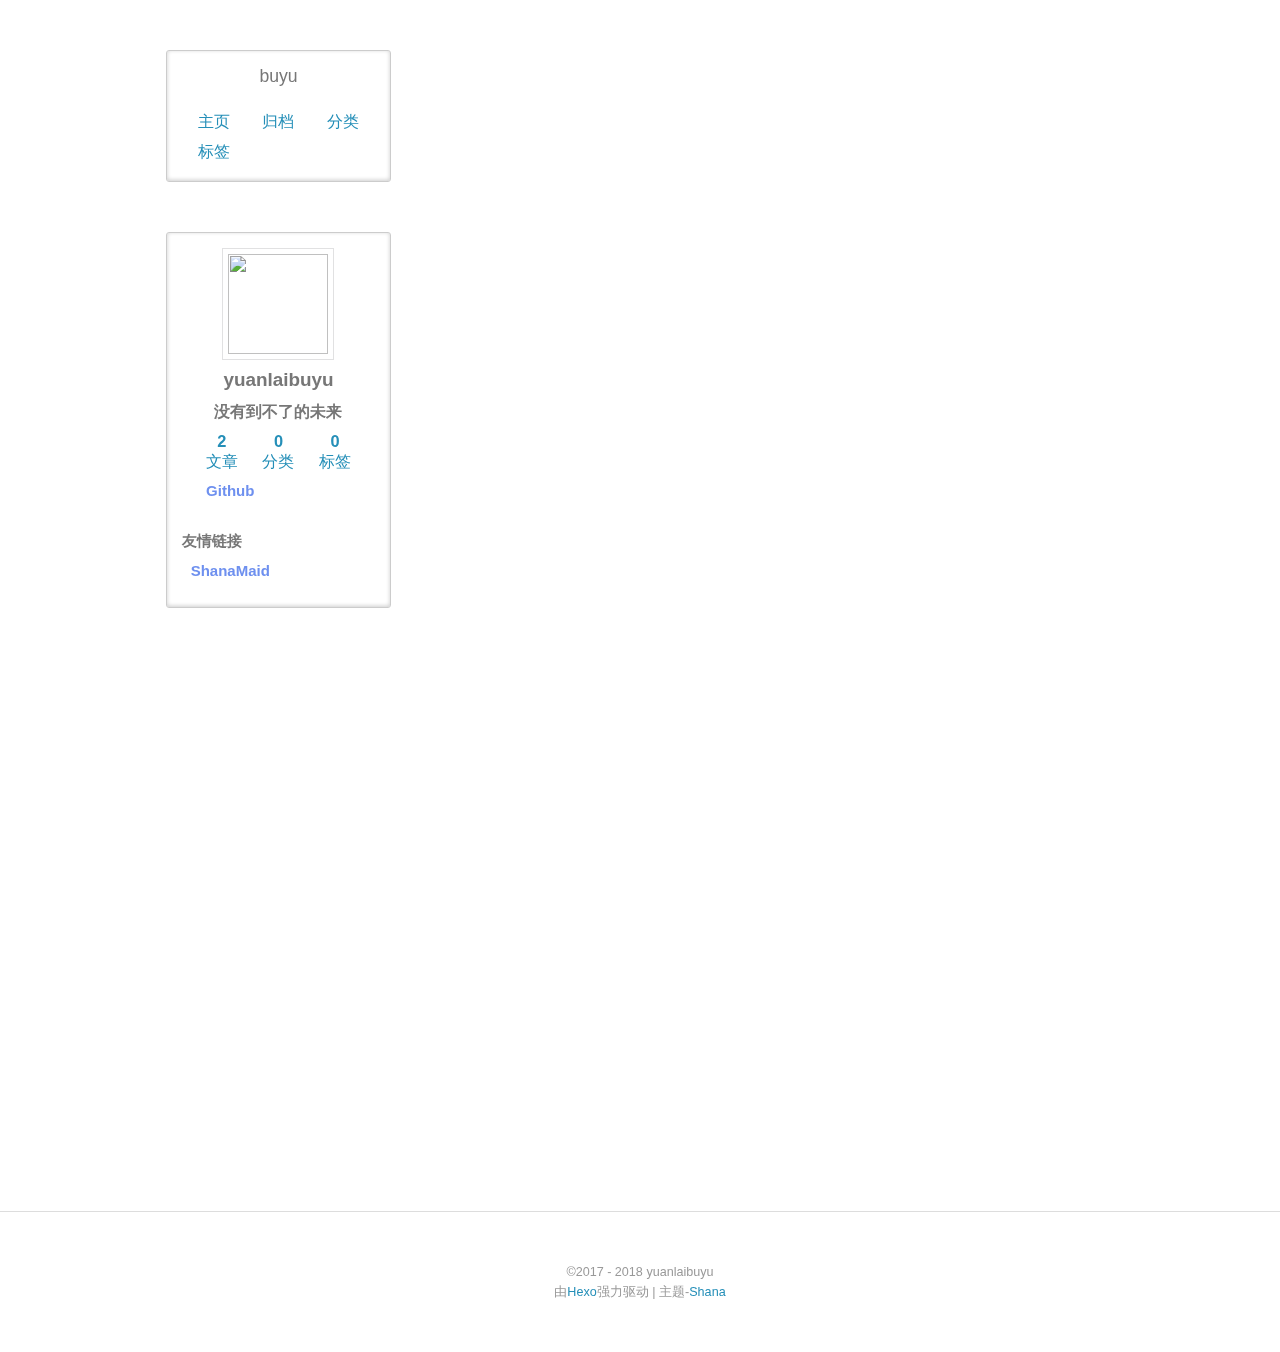
==== commit afb475e8: "Site updated: 2018-07-31 11:31:41" ====
--- a/index.html
+++ b/index.html
@@ -5,16 +5,16 @@
   
   <title>buyu</title>
   <meta name="viewport" content="width=device-width, initial-scale=1, maximum-scale=1">
-  <meta name="description" content="��Ҫ��Ϊ���£��ͷ����Լ�ϲ������">
+  <meta name="description" content="没有到不了的未来">
 <meta property="og:type" content="website">
 <meta property="og:title" content="buyu">
 <meta property="og:url" content="http://yoursite.com/index.html">
 <meta property="og:site_name" content="buyu">
-<meta property="og:description" content="��Ҫ��Ϊ���£��ͷ����Լ�ϲ������">
-<meta property="og:locale" content="default">
+<meta property="og:description" content="没有到不了的未来">
+<meta property="og:locale" content="zh-CN">
 <meta name="twitter:card" content="summary">
 <meta name="twitter:title" content="buyu">
-<meta name="twitter:description" content="��Ҫ��Ϊ���£��ͷ����Լ�ϲ������">
+<meta name="twitter:description" content="没有到不了的未来">
   
     <link rel="alternate" href="/atom.xml" title="buyu" type="application/atom+xml">
   
@@ -39,7 +39,7 @@
   <div class="widget">
     <img class="avatar" src="https://avatars0.githubusercontent.com/u/20333903?v=3&amp;s=460">
     <h2 class="author">yuanlaibuyu</h2>
-    <h3 class="description">��Ҫ��Ϊ���£��ͷ����Լ�ϲ������</h3>
+    <h3 class="description">没有到不了的未来</h3>
     <div class="count-box">
       <a href="/archives"><div><strong>2</strong><br>文章</div></a>
       <a href="/categories"><div><strong>0</strong><br>分类</div></a>
@@ -106,7 +106,7 @@
       
     </div>
     <footer class="article-footer">
-      <a data-url="http://yoursite.com/2018/07/30/搭建个人小站/" data-id="cjk94vugm0001hsndu37km0od" class="article-share-link">Share</a>
+      <a data-url="http://yoursite.com/2018/07/30/搭建个人小站/" data-id="cjk95bluq00028gndhblxj6br" class="article-share-link">分享</a>
       
       
     </footer>
@@ -163,7 +163,7 @@
       
     </div>
     <footer class="article-footer">
-      <a data-url="http://yoursite.com/2018/07/29/hello-world/" data-id="cjk94vuf50000hsndrjkzhjvr" class="article-share-link">Share</a>
+      <a data-url="http://yoursite.com/2018/07/29/hello-world/" data-id="cjk95blue00008gndvc7jcdp0" class="article-share-link">分享</a>
       
       
     </footer>
@@ -213,7 +213,7 @@
   <div class="widget">
     <img class="avatar" src="https://avatars0.githubusercontent.com/u/20333903?v=3&amp;s=460">
     <h2 class="author">yuanlaibuyu</h2>
-    <h3 class="description">��Ҫ��Ϊ���£��ͷ����Լ�ϲ������</h3>
+    <h3 class="description">没有到不了的未来</h3>
     <div class="count-box">
       <a href="/archives"><div><strong>2</strong><br>文章</div></a>
       <a href="/categories"><div><strong>0</strong><br>分类</div></a>
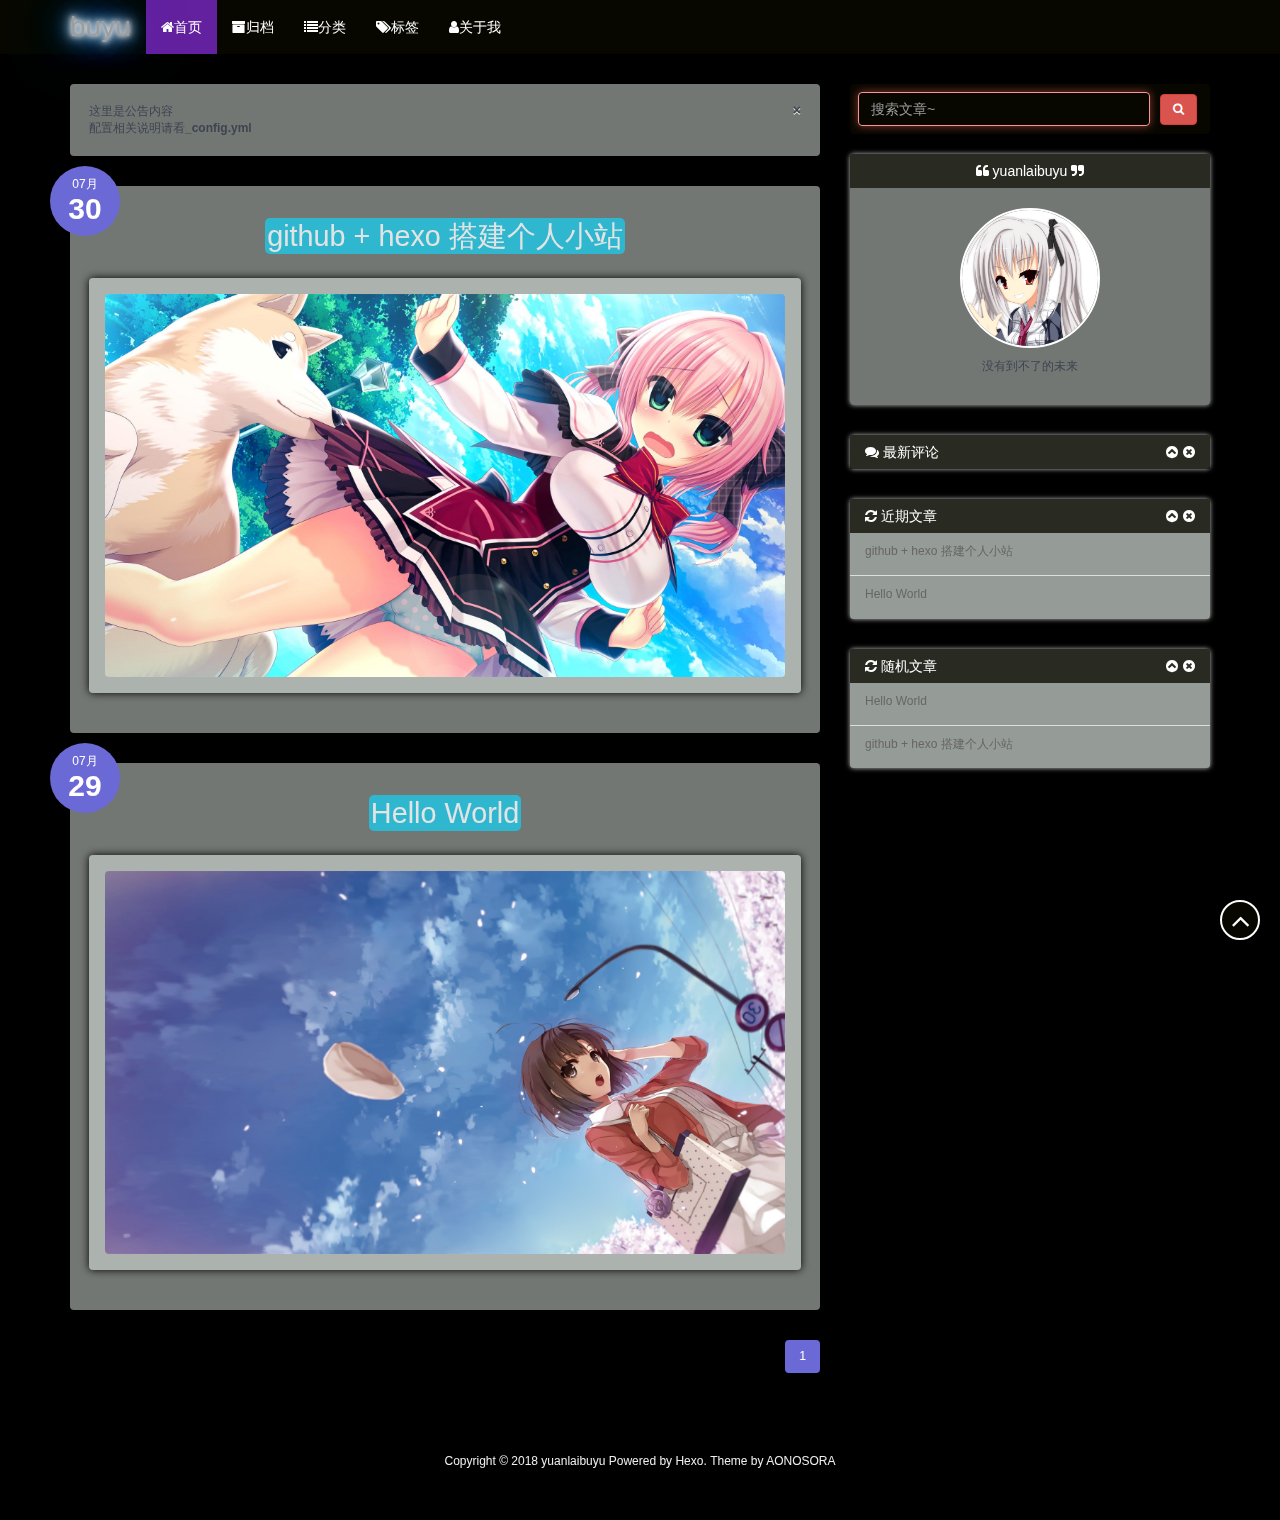
==== commit cd30eb2e: "Site updated: 2018-07-31 11:46:47" ====
--- a/index.html
+++ b/index.html
@@ -1,330 +1,570 @@
 <!DOCTYPE html>
 <html>
 <head>
-  <meta charset="utf-8">
-  
-  <title>buyu</title>
-  <meta name="viewport" content="width=device-width, initial-scale=1, maximum-scale=1">
-  <meta name="description" content="没有到不了的未来">
-<meta property="og:type" content="website">
-<meta property="og:title" content="buyu">
-<meta property="og:url" content="http://yoursite.com/index.html">
-<meta property="og:site_name" content="buyu">
-<meta property="og:description" content="没有到不了的未来">
-<meta property="og:locale" content="zh-CN">
-<meta name="twitter:card" content="summary">
-<meta name="twitter:title" content="buyu">
-<meta name="twitter:description" content="没有到不了的未来">
-  
-    <link rel="alternate" href="/atom.xml" title="buyu" type="application/atom+xml">
-  
-  
-    <link rel="icon" href="/favicon.png">
-  
-  
-    <link href="//fonts.googleapis.com/css?family=Source+Code+Pro" rel="stylesheet" type="text/css">
-  
-  <link rel="stylesheet" href="/css/style.css">
-  <link rel="stylesheet" href="/plugin/bganimation/bg.css">
-  
-
+    <meta charset="UTF-8">
+    <meta name="viewport" content="width=device-width, initial-scale=1, maximum-scale=1">
+    <meta name="author" content="yuanlaibuyu">
+    
+    <meta name="description" content="没有到不了的未来">
+    
+    
+    
+    
+    
+    
+    <title>buyu</title>
+    <link href=”http://yoursite.com“ rel=”prefetch” />
+
+    <link rel="stylesheet" href="/css/bootstrap.min.css">
+<link rel="stylesheet" href="/css/aos.css">
+<link rel="stylesheet" href="/css/style.css">
+    <script src="/js/jquery.min.js"></script>
+    <script src="/js/bootstrap.min.js"></script>
+    <script src="/js/aos.js"></script>
+    <script src="/js/highslide/highslide-full.min.js"></script>
+    <link rel="stylesheet" href="/js/highslide/highslide.css">
+    <style type="text/css">
+        @media (max-width: 768px) {
+            body {
+                background-color: #f0f0f0;
+                background: url('/imgs/xsbg.gif');
+                background-attachment: fixed;
+            }
+        }
+    </style>
+    
+    <!--<script type="text/javascript">
+      if (document.images) {
+        var avatar = new Image();
+        avatar.src = '/imgs/avatar.jpg'
+        var previews = 'preview1.jpg,preview2.jpg,preview3.jpg,preview4.jpg'.split(',')
+        var previewsPreLoad = []
+        for(var i = 0; i < length; i++) {
+          previewsPreLoad.push(new Image())
+          previewsPreLoad[previewsPreLoad.length - 1].src = '/imgs/preview' + previews[i]
+        }
+      }
+    </script>-->
 </head>
-
 <body>
-  <div id="container">
-    <div id="wrap">
-      <div class="outer">
-        <div class="widget-wrap mobile-header">
-  <h3 class="widget-title"></h3>
-  <div class="widget">
-    <img class="avatar" src="https://avatars0.githubusercontent.com/u/20333903?v=3&amp;s=460">
-    <h2 class="author">yuanlaibuyu</h2>
-    <h3 class="description">没有到不了的未来</h3>
-    <div class="count-box">
-      <a href="/archives"><div><strong>2</strong><br>文章</div></a>
-      <a href="/categories"><div><strong>0</strong><br>分类</div></a>
-      <a href="/tags"><div><strong>0</strong><br>标签</div></a>
-    </div>
-    <ul class="blog-link">
+    <!-- 背景轮播图功能 -->
+    <section class="hidden-xs">
+    <ul class="cb-slideshow">
+        <li><span>天若</span></li>
+        <li><span>有情</span></li>
+        <li><span>天亦老</span></li>
+        <li><span>我为</span></li>
+        <li><span>长者</span></li>
+        <li><span>续一秒</span></li>
+    </ul>
+</section>
+    <!-- 欧尼酱功能, 谁用谁知道 -->
+    
+    <div class="gal-menu gal-dropdown">
+    <div class="circle" id="gal">
+        <div class="ring">
+            <a href="http://yoursite.com" class="menuItem" style="left: 50%; top: 15%;">首页</a>
+            
+            <a class="menuItem" style="left: 80.3109%; top: 32.5%;">下一页</a>
+            
+            <a href="/archives" class="menuItem" style="left: 80.3109%; top: 67.5%;">归档</a>
+            <a href="/about" class="menuItem" style="left: 50%; top: 85%;">关于</a>
+            <a href="/message" class="menuItem" style="left: 19.6891%; top: 67.5%;">留言板</a>
+            
+            <a class="menuItem" style="left: 19.6891%; top: 32.5%;">上一页</a>
+            
+        </div>
+        <audio id="audio" src="/imgs/oni.mp3"></audio>
+    </div>
+</div>
+    
+    <header class="navbar navbar-inverse" id="gal-header">
+    <div class="container">
+        <div class="navbar-header">
+            <button type="button" class="navbar-toggle collapsed"
+                    data-toggle="collapse" data-target=".bs-navbar-collapse"
+                    aria-expanded="false">
+                <span class="fa fa-lg fa-reorder"></span>
+            </button>
+            <a href="http://yoursite.com">
+                
+                <style>
+                    #gal-header .navbar-brand {
+                        height: 54px;
+                        line-height: 24px;
+                        font-size: 28px;
+                        opacity: 1;
+                        background-color: rgba(0,0,0,0);
+                        text-shadow: 0 0 5px #fff,0 0 10px #fff,0 0 15px #fff,0 0 20px #228DFF,0 0 35px #228DFF,0 0 40px #228DFF,0 0 50px #228DFF,0 0 75px #228DFF;
+                    }
+                </style>
+                <!-- 这里使用文字(navbar_text or config.title) -->
+                <div class="navbar-brand">buyu</div>
+                
+            </a>
+        </div>
+        <div class="collapse navbar-collapse bs-navbar-collapse">
+            <ul class="nav navbar-nav" id="menu-gal">
+                
+                
+                <li class="current">
+                    <a href="/">
+                        <i class="fa fa-home"></i>首页
+                    </a>
+                </li>
+                
+                
+                
+                <li class="">
+                    <a href="/archives">
+                        <i class="fa fa-archive"></i>归档
+                    </a>
+                </li>
+                
+                
+                
+                
+                <li class="">
+                    <a href="/categories">
+                        <i class="fa fa-list"></i>分类
+                    </a>
+                </li>
+                
+                
+                
+                
+                
+                <li class="">
+                    <a href="/tags">
+                        <i class="fa fa-tags"></i>标签
+                    </a>
+                </li>
+                
+                
+                
+                
+                <li class="">
+                    <a href="/about">
+                        <i class="fa fa-user"></i>关于我
+                    </a>
+                </li>
+                
+                
+            </ul>
+        </div>
+    </div>
+</header>
+    <div id="gal-body">
+        <div class="container">
+            <div class="row">
+                <div class="col-md-8 gal-right" id="mainstay">
+                    
+<div class="alert well fade in" id="gal-issue" role="alert">
+    <!-- TODO 添加关闭公告框功能 -->
+    <button type="button" class="close" data-dismiss="alert">×</button>
+    <!-- 这里自行配置公告内容 -->
+    这里是公告内容
+    <br>
+    配置相关说明请看<strong>_config.yml</strong>
+    <!-- 自行配置公告内容结束 -->
+</div>
+
+<div id="article-list">
      
-          <a href="/" title="Home">
-            <li>主页</li>
-          </a>
-        
-          <a href="/archives" title="Archives">
-            <li>归档</li>
-          </a>
-        
-          <a href="/categories" title="Categories">
-            <li>分类</li>
-          </a>
-        
-          <a href="/tags" title="Tags">
-            <li>标签</li>
-          </a>
+     
+     <div class="article well clearfix article-body article-excerpt" data-aos="flip-up">
+    
+    <div class="data-article hidden-xs">
+        <span class="month">07月</span>
+        <span class="day">30</span>
+    </div>
+    <!-- 大型设备文章 -->
+    <section class="hidden-xs">
+        <div class="title-article">
+            <h1>
+                <a href="/2018/07/30/搭建个人小站/">
+                    <span>github + hexo 搭建个人小站</span>
+                </a>
+            </h1>
+        </div>
+        <div class="tag-article">
+            
+            
+            <!-- TODO 添加评论统计 -->
+            <!--<span class="label label-gal">
+                <i class="fa fa-comments"></i>
+                <a href="/2018/07/30/搭建个人小站/#comments">739</a>
+            </span>-->
+        </div>
+        <div class="alert alert-gal article-body content-article">
+            <div class="item">
+                <a href="/2018/07/30/搭建个人小站/">
+                    <div class="img">
+                        
+                        <img src="/imgs/preview/preview3.jpg" alt="github + hexo 搭建个人小站">
+                    </div>
+                    <div class="info">
+                        
+                    </div>
+                </a>
+            </div>
+        </div>
+    </section>
+    <section class="visible-xs">
+        <div class="title-article">
+            <center>
+                <h4>
+                    <a href="/2018/07/30/搭建个人小站/">
+                        <span>github + hexo 搭建个人小站</span>
+                    </a>
+                </h4>
+            </center>
+        </div>
+        <p></p>
+        <center>
+            <i class="fa fa-calendar"></i> 2018-07-30
+        </center>
+        <p></p>
+        <p></p>
+        <center>
+            
+            
+        </center>
+        <p></p>
+        <div class="alert alert-gal article-body content-article">
+            <p style="text-align: center;">
+                <a href="/2018/07/30/搭建个人小站/">
+                    
+                    <img src="/imgs/preview/preview1.jpg" alt="github + hexo 搭建个人小站">
+                </a>
+            </p>
+        </div>
+        
+        <a class="btn btn-danger pull-right read-more btn-block" href="/2018/07/30/搭建个人小站/">
+            阅读全文
+            <!--<span class="badge">739</span>-->
+        </a>
+    </section>
+</div>
+     
+     <div class="article well clearfix article-body article-excerpt" data-aos="flip-up">
+    
+    <div class="data-article hidden-xs">
+        <span class="month">07月</span>
+        <span class="day">29</span>
+    </div>
+    <!-- 大型设备文章 -->
+    <section class="hidden-xs">
+        <div class="title-article">
+            <h1>
+                <a href="/2018/07/29/hello-world/">
+                    <span>Hello World</span>
+                </a>
+            </h1>
+        </div>
+        <div class="tag-article">
+            
+            
+            <!-- TODO 添加评论统计 -->
+            <!--<span class="label label-gal">
+                <i class="fa fa-comments"></i>
+                <a href="/2018/07/29/hello-world/#comments">739</a>
+            </span>-->
+        </div>
+        <div class="alert alert-gal article-body content-article">
+            <div class="item">
+                <a href="/2018/07/29/hello-world/">
+                    <div class="img">
+                        
+                        <img src="/imgs/preview/preview4.jpg" alt="Hello World">
+                    </div>
+                    <div class="info">
+                        
+                    </div>
+                </a>
+            </div>
+        </div>
+    </section>
+    <section class="visible-xs">
+        <div class="title-article">
+            <center>
+                <h4>
+                    <a href="/2018/07/29/hello-world/">
+                        <span>Hello World</span>
+                    </a>
+                </h4>
+            </center>
+        </div>
+        <p></p>
+        <center>
+            <i class="fa fa-calendar"></i> 2018-07-29
+        </center>
+        <p></p>
+        <p></p>
+        <center>
+            
+            
+        </center>
+        <p></p>
+        <div class="alert alert-gal article-body content-article">
+            <p style="text-align: center;">
+                <a href="/2018/07/29/hello-world/">
+                    
+                    <img src="/imgs/preview/preview1.jpg" alt="Hello World">
+                </a>
+            </p>
+        </div>
+        
+        <a class="btn btn-danger pull-right read-more btn-block" href="/2018/07/29/hello-world/">
+            阅读全文
+            <!--<span class="badge">739</span>-->
+        </a>
+    </section>
+</div>
+     
+</div>
+<!-- 前方最多7个 < 1 2 3 4 5 6 -->
+<!-- 前方超过第7页则分为 < 1 ... (n - 3) (n - 2) (n - 1) n, 此时前面为固定的6个 -->
+
+<!-- 后方最多8个 (n + 1) 到 (n + 7) > -->
+<!-- 如果末页和当前页相差超过7, 此时后面为固定的6个, (n + 1) (n + 2) (n + 3) ... total > -->
+
+
+
+<div id="gal-pagination" class="clearfix">
+    <ul class="pagination pagination-gal pull-right">
+        
+        
+        
+        
+        <li class="current">
+            <span>1</span>
+        </li>
+        
+        
+        
         
     </ul>
-  </div>
-</div>
-
-        <section id="main">
-  
-    <article id="post-搭建个人小站" class="wow slideInRight article article-type-post" itemscope itemprop="blogPost">
-  <div class="article-meta">
-    <a href="/2018/07/30/搭建个人小站/" class="article-date">
-  <time class="post-time" datetime="2018-07-30T01:36:37.000Z" itemprop="datePublished">
-    <span class="post-month">7月</span><br/>
-    <span class="post-day">30</span>
-  </time>
-</a>
-   
-  </div>
-  <div class="article-inner">
-    
-    
-      <header class="article-header">
-        
-  
-    <h1 itemprop="name">
-      <a class="article-title" href="/2018/07/30/搭建个人小站/">github + hexo 搭建个人小站</a>
-    </h1>
-  
-
-        <div>
-          
-          
-              
-
-          
-        </div>
-      </header>
-    
-    <div class="article-entry" itemprop="articleBody">
-      
-        <pre><code># 首先准备一个GitHub帐号
-</code></pre>
-      
-    </div>
-    <footer class="article-footer">
-      <a data-url="http://yoursite.com/2018/07/30/搭建个人小站/" data-id="cjk95bluq00028gndhblxj6br" class="article-share-link">分享</a>
-      
-      
-    </footer>
-  </div>
-  
-</article>
-
-
-
-
-  
-    <article id="post-hello-world" class="wow slideInRight article article-type-post" itemscope itemprop="blogPost">
-  <div class="article-meta">
-    <a href="/2018/07/29/hello-world/" class="article-date">
-  <time class="post-time" datetime="2018-07-29T12:55:27.319Z" itemprop="datePublished">
-    <span class="post-month">7月</span><br/>
-    <span class="post-day">29</span>
-  </time>
-</a>
-   
-  </div>
-  <div class="article-inner">
-    
-    
-      <header class="article-header">
-        
-  
-    <h1 itemprop="name">
-      <a class="article-title" href="/2018/07/29/hello-world/">Hello World</a>
-    </h1>
-  
-
-        <div>
-          
-          
-              
-
-          
-        </div>
-      </header>
-    
-    <div class="article-entry" itemprop="articleBody">
-      
-        <p>Welcome to <a href="https://hexo.io/" target="_blank" rel="noopener">Hexo</a>! This is your very first post. Check <a href="https://hexo.io/docs/" target="_blank" rel="noopener">documentation</a> for more info. If you get any problems when using Hexo, you can find the answer in <a href="https://hexo.io/docs/troubleshooting.html" target="_blank" rel="noopener">troubleshooting</a> or you can ask me on <a href="https://github.com/hexojs/hexo/issues" target="_blank" rel="noopener">GitHub</a>.</p>
-<h2 id="Quick-Start"><a href="#Quick-Start" class="headerlink" title="Quick Start"></a>Quick Start</h2><h3 id="Create-a-new-post"><a href="#Create-a-new-post" class="headerlink" title="Create a new post"></a>Create a new post</h3><figure class="highlight bash"><table><tr><td class="gutter"><pre><span class="line">1</span><br></pre></td><td class="code"><pre><span class="line">$ hexo new <span class="string">"My New Post"</span></span><br></pre></td></tr></table></figure>
-<p>More info: <a href="https://hexo.io/docs/writing.html" target="_blank" rel="noopener">Writing</a></p>
-<h3 id="Run-server"><a href="#Run-server" class="headerlink" title="Run server"></a>Run server</h3><figure class="highlight bash"><table><tr><td class="gutter"><pre><span class="line">1</span><br></pre></td><td class="code"><pre><span class="line">$ hexo server</span><br></pre></td></tr></table></figure>
-<p>More info: <a href="https://hexo.io/docs/server.html" target="_blank" rel="noopener">Server</a></p>
-<h3 id="Generate-static-files"><a href="#Generate-static-files" class="headerlink" title="Generate static files"></a>Generate static files</h3><figure class="highlight bash"><table><tr><td class="gutter"><pre><span class="line">1</span><br></pre></td><td class="code"><pre><span class="line">$ hexo generate</span><br></pre></td></tr></table></figure>
-<p>More info: <a href="https://hexo.io/docs/generating.html" target="_blank" rel="noopener">Generating</a></p>
-<h3 id="Deploy-to-remote-sites"><a href="#Deploy-to-remote-sites" class="headerlink" title="Deploy to remote sites"></a>Deploy to remote sites</h3><figure class="highlight bash"><table><tr><td class="gutter"><pre><span class="line">1</span><br></pre></td><td class="code"><pre><span class="line">$ hexo deploy</span><br></pre></td></tr></table></figure>
-<p>More info: <a href="https://hexo.io/docs/deployment.html" target="_blank" rel="noopener">Deployment</a></p>
-
-      
-    </div>
-    <footer class="article-footer">
-      <a data-url="http://yoursite.com/2018/07/29/hello-world/" data-id="cjk95blue00008gndvc7jcdp0" class="article-share-link">分享</a>
-      
-      
-    </footer>
-  </div>
-  
-</article>
-
-
-
-
-  
-
-</section>
-        
-          <aside id="sidebar">
-  
-    <div class="widget-wrap">
-  <h3 class="widget-title"></h3>
-  <div class="widget">
-    <h1 class="blog-title">buyu</h1>
-    <h2 class="blog-subtitle"></h2>
-    <ul class="blog-link">
-     
-          <a href="/" title="Home">
-            <li>主页</li>
-          </a>
-        
-          <a href="/archives" title="Archives">
-            <li>归档</li>
-          </a>
-        
-          <a href="/categories" title="Categories">
-            <li>分类</li>
-          </a>
-        
-          <a href="/tags" title="Tags">
-            <li>标签</li>
-          </a>
-        
-    </ul>
-  </div>
-</div>
-
-  
-    <div class="widget-wrap">
-  <h3 class="widget-title"></h3>
-  <div class="widget">
-    <img class="avatar" src="https://avatars0.githubusercontent.com/u/20333903?v=3&amp;s=460">
-    <h2 class="author">yuanlaibuyu</h2>
-    <h3 class="description">没有到不了的未来</h3>
-    <div class="count-box">
-      <a href="/archives"><div><strong>2</strong><br>文章</div></a>
-      <a href="/categories"><div><strong>0</strong><br>分类</div></a>
-      <a href="/tags"><div><strong>0</strong><br>标签</div></a>
-    </div>
-
-
-
-    <div class="social-link">
-      
-        <a class="hvr-bounce-in" href="http://github.com/ShanaMaid" target="_blank" title="Github">
-          Github
-        </a>
-      
-    </div>
-
-    <div class="friend-link">
-      <h2>友情链接</h2>
-      
-        <a class="hvr-bounce-in" href="http://blog.shanamaid.top/" target="_blank" title="ShanaMaid">
-          ShanaMaid
-        </a>
-      
-    </div>
-  </div>
-</div>
-
-  
+</div>
+
+                </div>
+                <aside class="col-md-4 gal-left" id="sidebar">
+    <!-- 此为sidebar的搜索框, 非搜索结果页面 -->
+<aside id="sidebar-search">
+    <div class="search hidden-xs" data-aos="fade-up" data-aos-duration="2000">
+        <form class="form-inline clearfix" id="search-form" method="get"
+              action="/search/index.html">
+            <input type="text" name="s" class="form-control" id="searchInput" placeholder="搜索文章~">
+            <button class="btn btn-danger btn-gal" type="submit">
+                <i class="fa fa-search"></i>
+            </button>
+        </form>
+    </div>
 </aside>
-        
-      </div>
-      <footer id="footer">
-  
-  <div class="outer">
-    <div id="footer-info" class="inner">
-      &copy;2017 - 2018 yuanlaibuyu<br>
-      由<a href="http://hexo.io/" target="_blank">Hexo</a>强力驱动 | 
-      主题-<a href="https://github.com/ShanaMaid/hexo-theme-shana">Shana</a>
-      
-    </div>
-    
-  </div>
+    <aside id="sidebar-author">
+    <div class="panel panel-gal" data-aos="flip-right" data-aos-duration="3000">
+        <div class="panel-heading" style="text-align: center">
+            <i class="fa fa-quote-left"></i>
+            yuanlaibuyu
+            <i class="fa fa-quote-right"></i>
+        </div>
+        <div class="author-panel text-center">
+            <img src="/imgs/avatar.jpg" width="140" height="140"
+                 alt="个人头像" class="author-image">
+            <p class="author-description"><p>没有到不了的未来</p>
+</p>
+        </div>
+    </div>
+</aside>
+    
+    <aside id="sidebar-recent_comments">
+    <div class="panel panel-gal recent hidden-xs" data-aos="fade-up" data-aos-duration="2000">
+        <div class="panel-heading">
+            <i class="fa fa-comments"></i>
+            最新评论
+            <i class="fa fa-times-circle panel-remove"></i>
+            <i class="fa fa-chevron-circle-up panel-toggle"></i>
+        </div>
+        <ul class="list-group list-group-flush"></ul>
+    </div>
+</aside>
+    
+    <!-- 要配置好leancloud才能开启此小工具 -->
+    
+    
+    <aside id="sidebar-recent_posts">
+    <div class="panel panel-gal recent hidden-xs" data-aos="fade-up" data-aos-duration="2000">
+        <div class="panel-heading">
+            <i class="fa fa-refresh"></i>
+            近期文章
+            <i class="fa fa-times-circle panel-remove"></i>
+            <i class="fa fa-chevron-circle-up panel-toggle"></i>
+        </div>
+        <ul class="list-group list-group-flush">
+            
+            <li class="list-group-item">
+                <span class="post-title">
+                    <a href="/2018/07/30/搭建个人小站/">github + hexo 搭建个人小站</a>
+                </span>
+            </li>
+            
+            <li class="list-group-item">
+                <span class="post-title">
+                    <a href="/2018/07/29/hello-world/">Hello World</a>
+                </span>
+            </li>
+            
+        </ul>
+    </div>
+</aside>
+    
+    
+    <aside id="sidebar-rand_posts">
+    <div class="panel panel-gal recent hidden-xs" data-aos="fade-up" data-aos-duration="2000">
+        <div class="panel-heading">
+            <i class="fa fa-refresh"></i>
+            随机文章
+            <i class="fa fa-times-circle panel-remove"></i>
+            <i class="fa fa-chevron-circle-up panel-toggle"></i>
+        </div>
+        <ul class="list-group list-group-flush">
+            
+            
+            <li class="list-group-item">
+                <span class="post-title">
+                    <a href="/2018/07/29/hello-world/">Hello World</a>
+                </span>
+            </li>
+            
+            <li class="list-group-item">
+                <span class="post-title">
+                    <a href="/2018/07/30/搭建个人小站/">github + hexo 搭建个人小站</a>
+                </span>
+            </li>
+            
+        </ul>
+    </div>
+</aside>
+    
+    
+    <aside id="gal-sets">
+        <div class="panel panel-gal hidden-xs" data-aos="fade-up" data-aos-duration="2000">
+            <ul class="nav nav-pills pills-gal">
+                <li class="">
+                    <a href="/index.html#sidebar-tags" data-toggle="tab" id="tags-tab">热门标签</a>
+                </li>
+                <li class="">
+                    <a href="/index.html#sidebar-friend-links" data-toggle="tab" id="friend-links-tab">友情链接</a>
+                </li>
+                <li class="">
+                    <a href="/index.html#sidebar-links" data-toggle="tab" id="links-tab">个人链接</a>
+                </li>
+            </ul>
+            <div class="tab-content">
+                <div class="cloud-tags tab-pane nav bs-sidenav fade" id="sidebar-tags">
+    
+</div>
+                <div class="friend-links tab-pane nav bs-sidenav fade" id="sidebar-friend-links">
+    
+    <li>
+        <a href="http://kdays.net/days/" target="_blank">KDays Forum</a>
+    </li>
+    
+    <li>
+        <a href="http://www.gal123.com/" target="_blank">绅士导航♂</a>
+    </li>
+    
+    <li>
+        <a href="http://www.moe123.com/" target="_blank">萌导航</a>
+    </li>
+    
+</div>
+                <div class="links tab-pane nav bs-sidenav fade" id="sidebar-links">
+    
+    <li>
+        <a href="https://github.com/ZEROKISEKI/" target="_blank">Github</a>
+    </li>
+    
+    <li>
+        <a href="https://coding.net/u/SORA1" target="_blank">Coding</a>
+    </li>
+    
+    <li>
+        <a href="https://www.zhihu.com/people/aonosora/activities" target="_blank">知乎</a>
+    </li>
+    
+</div>
+            </div>
+        </div>
+    </aside>
+    
+</aside>
+            </div>
+        </div>
+    </div>
+    <footer id="gal-footer">
+    <div class="container">
+        Copyright © 2018 yuanlaibuyu Powered by <a href="https://hexo.io/" target="_blank">Hexo</a>.&nbsp;Theme by <a href="https://github.com/ZEROKISEKI" target="_blank">AONOSORA</a>
+    </div>
 </footer>
-    </div>
-    
-
-<script src="//apps.bdimg.com/libs/jquery/2.1.4/jquery.min.js"></script>
-<script src="//apps.bdimg.com/libs/wow/0.1.6/wow.min.js"></script>
+
+<!-- 回到顶端 -->
+<div id="gal-gotop">
+    <i class="fa fa-angle-up"></i>
+</div>
+</body>
+<script src="/js/activate-power-mode.js"></script>
 <script>
-new WOW().init();
-</script>   
-
-
-  <link rel="stylesheet" href="/plugin/fancybox/jquery.fancybox.css">
-  <script src="/plugin/fancybox/jquery.fancybox.pack.js"></script>
-
-
-
-  <link rel="stylesheet" href="/plugin/galmenu/GalMenu.css">
-  <script src="/plugin/galmenu/GalMenu.js"></script>
-  <div class="GalMenu GalDropDown">
-      <div class="circle" id="gal">
-        <div class="ring">
-          
-            <a href="/" title="" class="menuItem">首页</a>
-          
-            <a href="/tags" title="" class="menuItem">标签</a>
-          
-            <a href="/categories" title="" class="menuItem">分类</a>
-          
-            <a href="/archives" title="" class="menuItem">归档</a>
-          
-            <a href="/xxxxxxxxx" title="" class="menuItem">xxx</a>
-          
-            <a href="/xxxxxxx" title="" class="menuItem">xxxx</a>
-          
-        </div>
-        
-          <audio id="audio" src="#"></audio>
-        
-      </div> 
-</div>
-<div id="overlay" style="opacity: 1; cursor: pointer;"></div>
-  <script type="text/javascript">var items = document.querySelectorAll('.menuItem');
-    for (var i = 0,
-    l = items.length; i < l; i++) {
-      items[i].style.left = (50 - 35 * Math.cos( - 0.5 * Math.PI - 2 * (1 / l) * i * Math.PI)).toFixed(4) + "%";
-      items[i].style.top = (50 + 35 * Math.sin( - 0.5 * Math.PI - 2 * (1 / l) * i * Math.PI)).toFixed(4) + "%"
-    }</script>
-<script type="text/javascript">
-  $(document).ready(function() {
-    $('body').GalMenu({
-      'menu': 'GalDropDown'
+
+    // 配置highslide
+	hs.graphicsDir = '/js/highslide/graphics/'
+    hs.outlineType = "rounded-white";
+    hs.dimmingOpacity = 0.8;
+    hs.outlineWhileAnimating = true;
+    hs.showCredits = false;
+    hs.captionEval = "this.thumb.alt";
+    hs.numberPosition = "caption";
+    hs.align = "center";
+    hs.transitions = ["expand", "crossfade"];
+    hs.lang.number = '共%2张图, 当前是第%1张';
+    hs.addSlideshow({
+      interval: 5000,
+      repeat: true,
+      useControls: true,
+      fixedControls: "fit",
+      overlayOptions: {
+        opacity: 0.75,
+        position: "bottom center",
+        hideOnMouseOut: true
+      }
     })
-  });
+
+    // 初始化aos
+    AOS.init({
+      duration: 1000,
+      delay: 0,
+      easing: 'ease-out-back'
+    });
+
 </script>
-
-  <section class="hidden-xs"> 
-  <ul class="cb-slideshow"> 
-    <li><span>苟利</span></li> 
-    <li><span>国家</span></li> 
-    <li><span>生死以</span></li> 
-    <li><span>岂能</span></li> 
-    <li><span>祸福</span></li> 
-    <li><span>趋避之</span></li> 
-  </ul>
-</section>
-<script src="/js/script.js"></script>
-
-
-
-  </div>
-</body>
+<script>
+	POWERMODE.colorful = 'true';    // make power mode colorful
+	POWERMODE.shake = 'true';       // turn off shake
+	// TODO 这里根据具体情况修改
+	document.body.addEventListener('input', POWERMODE);
+</script>
+<script>
+    window.slideConfig = {
+      prefix: '/imgs/slide/background',
+      ext: 'jpg',
+      maxCount: '6'
+    }
+</script>
+<script src="/js/hs.js"></script>
+<script src="/js/blog.js"></script>
+
+<script src="/js/oni.js"></script>
+
+
+
 </html>--- a/css/style.css
+++ b/css/style.css
@@ -1,2443 +1,4 @@
-body {
-  width: 100%;
-}
-body:before,
-body:after {
-  content: "";
-  display: table;
-}
-body:after {
-  clear: both;
-}
-.article-tag-list-link {
-  display: inline-block;
-  vertical-align: middle;
-  -webkit-transform: perspective(1px) translateZ(0);
-  -webkit-transform: perspective(1px) translateZ(0);
-  -moz-transform: perspective(1px) translateZ(0);
-  -ms-transform: perspective(1px) translateZ(0);
-  transform: perspective(1px) translateZ(0);
-  -webkit-box-shadow: 0 0 1px transparent;
-  box-shadow: 0 0 1px transparent;
-  position: relative;
-  -webkit-transition-duration: 0.3s;
-  -webkit-transition-duration: 0.3s;
-  -moz-transition-duration: 0.3s;
-  -ms-transition-duration: 0.3s;
-  transition-duration: 0.3s;
-  -webkit-transition-property: transform;
-  -webkit-transition-property: -webkit-transform;
-  -moz-transition-property: -moz-transform;
-  -ms-transition-property: -ms-transform;
-  transition-property: transform;
-}
-.article-tag-list-link:before {
-  pointer-events: none;
-  position: absolute;
-  z-index: -1;
-  content: '';
-  top: 100%;
-  left: 5%;
-  height: 10px;
-  width: 90%;
-  opacity: 0;
-  background: -webkit--webkit-radial-gradient(center, ellipse, rgba(0,0,0,0.35) 0%, transparent 80%);
-  background: -webkit--moz-radial-gradient(center, ellipse, rgba(0,0,0,0.35) 0%, transparent 80%);
-  background: -webkit--ms-radial-gradient(center, ellipse, rgba(0,0,0,0.35) 0%, transparent 80%);
-  background: -webkit-radial-gradient(center, ellipse, rgba(0,0,0,0.35) 0%, transparent 80%);
-  background: -webkit-radial-gradient(ellipse at center, rgba(0,0,0,0.35) 0%, transparent 80%);
-  background: -moz-radial-gradient(ellipse at center, rgba(0,0,0,0.35) 0%, transparent 80%);
-  background: -ms-radial-gradient(ellipse at center, rgba(0,0,0,0.35) 0%, transparent 80%);
-  background: radial-gradient(ellipse at center, rgba(0,0,0,0.35) 0%, transparent 80%);
-/* W3C */
-  -webkit-transition-duration: 0.3s;
-  -webkit-transition-duration: 0.3s;
-  -moz-transition-duration: 0.3s;
-  -ms-transition-duration: 0.3s;
-  transition-duration: 0.3s;
-  -webkit-transition-property: transform, opacity;
-  -webkit-transition-property: -webkit-transform, opacity;
-  -moz-transition-property: -moz-transform, opacity;
-  -ms-transition-property: -ms-transform, opacity;
-  transition-property: transform, opacity;
-}
-.article-tag-list-link:hover,
-.article-tag-list-link:focus,
-.article-tag-list-link:active {
-  -webkit-transform: translateY(-5px);
-  -webkit-transform: translateY(-5px);
-  -moz-transform: translateY(-5px);
-  -ms-transform: translateY(-5px);
-  transform: translateY(-5px);
-/* move the element up by 5px */
-}
-.article-tag-list-link:hover:before,
-.article-tag-list-link:focus:before,
-.article-tag-list-link:active:before {
-  opacity: 1;
-  -webkit-transform: translateY(5px);
-  -webkit-transform: translateY(5px);
-  -moz-transform: translateY(5px);
-  -ms-transform: translateY(5px);
-  transform: translateY(5px);
-/* move the element down by 5px (it will stay in place because it's attached to the element that also moves up 5px) */
-}
-.article-title {
-  display: inline-block;
-  vertical-align: middle;
-  -webkit-transform: perspective(1px) translateZ(0);
-  -webkit-transform: perspective(1px) translateZ(0);
-  -moz-transform: perspective(1px) translateZ(0);
-  -ms-transform: perspective(1px) translateZ(0);
-  transform: perspective(1px) translateZ(0);
-  -webkit-box-shadow: 0 0 1px transparent;
-  box-shadow: 0 0 1px transparent;
-  position: relative;
-  overflow: hidden;
-  padding-bottom: 5px;
-}
-.article-title:before {
-  content: "";
-  position: absolute;
-  z-index: -1;
-  left: 50%;
-  right: 50%;
-  bottom: 0px;
-  background: #258fb8;
-  height: 2px;
-  -webkit-transition-property: left, right;
-  -webkit-transition-property: left, right;
-  -moz-transition-property: left, right;
-  -ms-transition-property: left, right;
-  transition-property: left, right;
-  -webkit-transition-duration: 0.3s;
-  -webkit-transition-duration: 0.3s;
-  -moz-transition-duration: 0.3s;
-  -ms-transition-duration: 0.3s;
-  transition-duration: 0.3s;
-  -webkit-transition-timing-function: ease-out;
-  -webkit-transition-timing-function: ease-out;
-  -moz-transition-timing-function: ease-out;
-  -ms-transition-timing-function: ease-out;
-  transition-timing-function: ease-out;
-}
-.article-title:hover:before,
-.article-title:focus:before,
-.article-title:active:before {
-  left: 0;
-  right: 0;
-}
-.hvr-bounce-in {
-  display: inline-block;
-  vertical-align: middle;
-  -webkit-transform: perspective(1px) translateZ(0);
-  -webkit-transform: perspective(1px) translateZ(0);
-  -moz-transform: perspective(1px) translateZ(0);
-  -ms-transform: perspective(1px) translateZ(0);
-  transform: perspective(1px) translateZ(0);
-  -webkit-box-shadow: 0 0 1px transparent;
-  box-shadow: 0 0 1px transparent;
-  -webkit-transition-duration: 0.5s;
-  -webkit-transition-duration: 0.5s;
-  -moz-transition-duration: 0.5s;
-  -ms-transition-duration: 0.5s;
-  transition-duration: 0.5s;
-}
-.hvr-bounce-in:hover,
-.hvr-bounce-in:focus,
-.hvr-bounce-in:active {
-  -webkit-transform: scale(1.2);
-  -webkit-transform: scale(1.2);
-  -moz-transform: scale(1.2);
-  -ms-transform: scale(1.2);
-  transform: scale(1.2);
-  -webkit-transition-timing-function: cubic-bezier(0.47, 2.02, 0.31, -0.36);
-  -webkit-transition-timing-function: cubic-bezier(0.47, 2.02, 0.31, -0.36);
-  -moz-transition-timing-function: cubic-bezier(0.47, 2.02, 0.31, -0.36);
-  -ms-transition-timing-function: cubic-bezier(0.47, 2.02, 0.31, -0.36);
-  transition-timing-function: cubic-bezier(0.47, 2.02, 0.31, -0.36);
-}
-.article-more-link a {
-  display: inline-block;
-  vertical-align: middle;
-  -webkit-transform: perspective(1px) translateZ(0);
-  -webkit-transform: perspective(1px) translateZ(0);
-  -moz-transform: perspective(1px) translateZ(0);
-  -ms-transform: perspective(1px) translateZ(0);
-  transform: perspective(1px) translateZ(0);
-  -webkit-box-shadow: 0 0 1px transparent;
-  box-shadow: 0 0 1px transparent;
-  position: relative;
-  background: #e1e1e1;
-  -webkit-transition-property: color;
-  -webkit-transition-property: color;
-  -moz-transition-property: color;
-  -ms-transition-property: color;
-  transition-property: color;
-  -webkit-transition-duration: 0.3s;
-  -webkit-transition-duration: 0.3s;
-  -moz-transition-duration: 0.3s;
-  -ms-transition-duration: 0.3s;
-  transition-duration: 0.3s;
-}
-.article-more-link a:before {
-  content: "";
-  position: absolute;
-  z-index: -1;
-  top: 0;
-  left: 0;
-  right: 0;
-  bottom: 0;
-  border-radius: 15px;
-  background: #2098d1;
-  -webkit-transform: scale(0);
-  -webkit-transform: scale(0);
-  -moz-transform: scale(0);
-  -ms-transform: scale(0);
-  transform: scale(0);
-  -webkit-transition-property: transform;
-  -webkit-transition-property: -webkit-transform;
-  -moz-transition-property: -moz-transform;
-  -ms-transition-property: -ms-transform;
-  transition-property: transform;
-  -webkit-transition-duration: 0.3s;
-  -webkit-transition-duration: 0.3s;
-  -moz-transition-duration: 0.3s;
-  -ms-transition-duration: 0.3s;
-  transition-duration: 0.3s;
-  -webkit-transition-timing-function: ease-out;
-  -webkit-transition-timing-function: ease-out;
-  -moz-transition-timing-function: ease-out;
-  -ms-transition-timing-function: ease-out;
-  transition-timing-function: ease-out;
-}
-.article-more-link a:hover,
-.article-more-link a:focus,
-.article-more-link a:active {
-  color: #fff;
-}
-.article-more-link a:hover:before,
-.article-more-link a:focus:before,
-.article-more-link a:active:before {
-  -webkit-transform: scale(1);
-  -webkit-transform: scale(1);
-  -moz-transform: scale(1);
-  -ms-transform: scale(1);
-  transform: scale(1);
-}
-.category-list-link {
-  display: inline-block;
-  vertical-align: middle;
-  -webkit-transform: perspective(1px) translateZ(0);
-  -webkit-transform: perspective(1px) translateZ(0);
-  -moz-transform: perspective(1px) translateZ(0);
-  -ms-transform: perspective(1px) translateZ(0);
-  transform: perspective(1px) translateZ(0);
-  -webkit-box-shadow: 0 0 1px transparent;
-  box-shadow: 0 0 1px transparent;
-  position: relative;
-  overflow: hidden;
-}
-.category-list-link:before {
-  content: "";
-  position: absolute;
-  z-index: -1;
-  left: 50%;
-  right: 50%;
-  bottom: 0;
-  background: #2098d1;
-  height: 2px;
-  -webkit-transition-property: left, right;
-  -webkit-transition-property: left, right;
-  -moz-transition-property: left, right;
-  -ms-transition-property: left, right;
-  transition-property: left, right;
-  -webkit-transition-duration: 0.3s;
-  -webkit-transition-duration: 0.3s;
-  -moz-transition-duration: 0.3s;
-  -ms-transition-duration: 0.3s;
-  transition-duration: 0.3s;
-  -webkit-transition-timing-function: ease-out;
-  -webkit-transition-timing-function: ease-out;
-  -moz-transition-timing-function: ease-out;
-  -ms-transition-timing-function: ease-out;
-  transition-timing-function: ease-out;
-}
-.category-list-link:hover:before,
-.category-list-link:focus:before,
-.category-list-link:active:before {
-  left: 0;
-  right: 0;
-}
-.animated {
-  -webkit-animation-duration: 1s;
-  -moz-animation-duration: 1s;
-  -ms-animation-duration: 1s;
-  animation-duration: 1s;
-  -webkit-animation-fill-mode: both;
-  -moz-animation-fill-mode: both;
-  -ms-animation-fill-mode: both;
-  animation-fill-mode: both;
-}
-.animated.infinite {
-  -webkit-animation-iteration-count: infinite;
-  -moz-animation-iteration-count: infinite;
-  -ms-animation-iteration-count: infinite;
-  animation-iteration-count: infinite;
-}
-.animated.hinge {
-  -webkit-animation-duration: 2s;
-  -moz-animation-duration: 2s;
-  -ms-animation-duration: 2s;
-  animation-duration: 2s;
-}
-.animated.flipOutX,
-.animated.flipOutY,
-.animated.bounceIn,
-.animated.bounceOut {
-  -webkit-animation-duration: 0.75s;
-  -moz-animation-duration: 0.75s;
-  -ms-animation-duration: 0.75s;
-  animation-duration: 0.75s;
-}
-.rollIn {
-  -webkit-animation-name: rollIn;
-  -moz-animation-name: rollIn;
-  -ms-animation-name: rollIn;
-  animation-name: rollIn;
-}
-.rubberBand {
-  -webkit-animation-name: rubberBand;
-  -moz-animation-name: rubberBand;
-  -ms-animation-name: rubberBand;
-  animation-name: rubberBand;
-}
-.rotateInDownRight {
-  -webkit-animation-name: rotateInDownRight;
-  -moz-animation-name: rotateInDownRight;
-  -ms-animation-name: rotateInDownRight;
-  animation-name: rotateInDownRight;
-}
-.slideInRight {
-  -webkit-animation-name: slideInRight;
-  -moz-animation-name: slideInRight;
-  -ms-animation-name: slideInRight;
-  animation-name: slideInRight;
-}
-@-moz-keyframes rollIn {
-  from {
-    opacity: 0;
-    -webkit-transform: translate3d(-100%, 0, 0) rotate3d(0, 0, 1, -120deg);
-    -moz-transform: translate3d(-100%, 0, 0) rotate3d(0, 0, 1, -120deg);
-    -ms-transform: translate3d(-100%, 0, 0) rotate3d(0, 0, 1, -120deg);
-    transform: translate3d(-100%, 0, 0) rotate3d(0, 0, 1, -120deg);
-  }
-  to {
-    opacity: 1;
-    -webkit-transform: none;
-    -moz-transform: none;
-    -ms-transform: none;
-    transform: none;
-  }
-}
-@-webkit-keyframes rollIn {
-  from {
-    opacity: 0;
-    -webkit-transform: translate3d(-100%, 0, 0) rotate3d(0, 0, 1, -120deg);
-    -moz-transform: translate3d(-100%, 0, 0) rotate3d(0, 0, 1, -120deg);
-    -ms-transform: translate3d(-100%, 0, 0) rotate3d(0, 0, 1, -120deg);
-    transform: translate3d(-100%, 0, 0) rotate3d(0, 0, 1, -120deg);
-  }
-  to {
-    opacity: 1;
-    -webkit-transform: none;
-    -moz-transform: none;
-    -ms-transform: none;
-    transform: none;
-  }
-}
-@-o-keyframes rollIn {
-  from {
-    opacity: 0;
-    -webkit-transform: translate3d(-100%, 0, 0) rotate3d(0, 0, 1, -120deg);
-    -moz-transform: translate3d(-100%, 0, 0) rotate3d(0, 0, 1, -120deg);
-    -ms-transform: translate3d(-100%, 0, 0) rotate3d(0, 0, 1, -120deg);
-    transform: translate3d(-100%, 0, 0) rotate3d(0, 0, 1, -120deg);
-  }
-  to {
-    opacity: 1;
-    -webkit-transform: none;
-    -moz-transform: none;
-    -ms-transform: none;
-    transform: none;
-  }
-}
-@keyframes rollIn {
-  from {
-    opacity: 0;
-    -webkit-transform: translate3d(-100%, 0, 0) rotate3d(0, 0, 1, -120deg);
-    -moz-transform: translate3d(-100%, 0, 0) rotate3d(0, 0, 1, -120deg);
-    -ms-transform: translate3d(-100%, 0, 0) rotate3d(0, 0, 1, -120deg);
-    transform: translate3d(-100%, 0, 0) rotate3d(0, 0, 1, -120deg);
-  }
-  to {
-    opacity: 1;
-    -webkit-transform: none;
-    -moz-transform: none;
-    -ms-transform: none;
-    transform: none;
-  }
-}
-@-moz-keyframes rubberBand {
-  from {
-    -webkit-transform: scale3d(1, 1, 1);
-    -moz-transform: scale3d(1, 1, 1);
-    -ms-transform: scale3d(1, 1, 1);
-    transform: scale3d(1, 1, 1);
-  }
-  30% {
-    -webkit-transform: scale3d(1.25, 0.75, 1);
-    -moz-transform: scale3d(1.25, 0.75, 1);
-    -ms-transform: scale3d(1.25, 0.75, 1);
-    transform: scale3d(1.25, 0.75, 1);
-  }
-  40% {
-    -webkit-transform: scale3d(0.75, 1.25, 1);
-    -moz-transform: scale3d(0.75, 1.25, 1);
-    -ms-transform: scale3d(0.75, 1.25, 1);
-    transform: scale3d(0.75, 1.25, 1);
-  }
-  50% {
-    -webkit-transform: scale3d(1.15, 0.85, 1);
-    -moz-transform: scale3d(1.15, 0.85, 1);
-    -ms-transform: scale3d(1.15, 0.85, 1);
-    transform: scale3d(1.15, 0.85, 1);
-  }
-  65% {
-    -webkit-transform: scale3d(0.95, 1.05, 1);
-    -moz-transform: scale3d(0.95, 1.05, 1);
-    -ms-transform: scale3d(0.95, 1.05, 1);
-    transform: scale3d(0.95, 1.05, 1);
-  }
-  75% {
-    -webkit-transform: scale3d(1.05, 0.95, 1);
-    -moz-transform: scale3d(1.05, 0.95, 1);
-    -ms-transform: scale3d(1.05, 0.95, 1);
-    transform: scale3d(1.05, 0.95, 1);
-  }
-  to {
-    -webkit-transform: scale3d(1, 1, 1);
-    -moz-transform: scale3d(1, 1, 1);
-    -ms-transform: scale3d(1, 1, 1);
-    transform: scale3d(1, 1, 1);
-  }
-}
-@-webkit-keyframes rubberBand {
-  from {
-    -webkit-transform: scale3d(1, 1, 1);
-    -moz-transform: scale3d(1, 1, 1);
-    -ms-transform: scale3d(1, 1, 1);
-    transform: scale3d(1, 1, 1);
-  }
-  30% {
-    -webkit-transform: scale3d(1.25, 0.75, 1);
-    -moz-transform: scale3d(1.25, 0.75, 1);
-    -ms-transform: scale3d(1.25, 0.75, 1);
-    transform: scale3d(1.25, 0.75, 1);
-  }
-  40% {
-    -webkit-transform: scale3d(0.75, 1.25, 1);
-    -moz-transform: scale3d(0.75, 1.25, 1);
-    -ms-transform: scale3d(0.75, 1.25, 1);
-    transform: scale3d(0.75, 1.25, 1);
-  }
-  50% {
-    -webkit-transform: scale3d(1.15, 0.85, 1);
-    -moz-transform: scale3d(1.15, 0.85, 1);
-    -ms-transform: scale3d(1.15, 0.85, 1);
-    transform: scale3d(1.15, 0.85, 1);
-  }
-  65% {
-    -webkit-transform: scale3d(0.95, 1.05, 1);
-    -moz-transform: scale3d(0.95, 1.05, 1);
-    -ms-transform: scale3d(0.95, 1.05, 1);
-    transform: scale3d(0.95, 1.05, 1);
-  }
-  75% {
-    -webkit-transform: scale3d(1.05, 0.95, 1);
-    -moz-transform: scale3d(1.05, 0.95, 1);
-    -ms-transform: scale3d(1.05, 0.95, 1);
-    transform: scale3d(1.05, 0.95, 1);
-  }
-  to {
-    -webkit-transform: scale3d(1, 1, 1);
-    -moz-transform: scale3d(1, 1, 1);
-    -ms-transform: scale3d(1, 1, 1);
-    transform: scale3d(1, 1, 1);
-  }
-}
-@-o-keyframes rubberBand {
-  from {
-    -webkit-transform: scale3d(1, 1, 1);
-    -moz-transform: scale3d(1, 1, 1);
-    -ms-transform: scale3d(1, 1, 1);
-    transform: scale3d(1, 1, 1);
-  }
-  30% {
-    -webkit-transform: scale3d(1.25, 0.75, 1);
-    -moz-transform: scale3d(1.25, 0.75, 1);
-    -ms-transform: scale3d(1.25, 0.75, 1);
-    transform: scale3d(1.25, 0.75, 1);
-  }
-  40% {
-    -webkit-transform: scale3d(0.75, 1.25, 1);
-    -moz-transform: scale3d(0.75, 1.25, 1);
-    -ms-transform: scale3d(0.75, 1.25, 1);
-    transform: scale3d(0.75, 1.25, 1);
-  }
-  50% {
-    -webkit-transform: scale3d(1.15, 0.85, 1);
-    -moz-transform: scale3d(1.15, 0.85, 1);
-    -ms-transform: scale3d(1.15, 0.85, 1);
-    transform: scale3d(1.15, 0.85, 1);
-  }
-  65% {
-    -webkit-transform: scale3d(0.95, 1.05, 1);
-    -moz-transform: scale3d(0.95, 1.05, 1);
-    -ms-transform: scale3d(0.95, 1.05, 1);
-    transform: scale3d(0.95, 1.05, 1);
-  }
-  75% {
-    -webkit-transform: scale3d(1.05, 0.95, 1);
-    -moz-transform: scale3d(1.05, 0.95, 1);
-    -ms-transform: scale3d(1.05, 0.95, 1);
-    transform: scale3d(1.05, 0.95, 1);
-  }
-  to {
-    -webkit-transform: scale3d(1, 1, 1);
-    -moz-transform: scale3d(1, 1, 1);
-    -ms-transform: scale3d(1, 1, 1);
-    transform: scale3d(1, 1, 1);
-  }
-}
-@keyframes rubberBand {
-  from {
-    -webkit-transform: scale3d(1, 1, 1);
-    -moz-transform: scale3d(1, 1, 1);
-    -ms-transform: scale3d(1, 1, 1);
-    transform: scale3d(1, 1, 1);
-  }
-  30% {
-    -webkit-transform: scale3d(1.25, 0.75, 1);
-    -moz-transform: scale3d(1.25, 0.75, 1);
-    -ms-transform: scale3d(1.25, 0.75, 1);
-    transform: scale3d(1.25, 0.75, 1);
-  }
-  40% {
-    -webkit-transform: scale3d(0.75, 1.25, 1);
-    -moz-transform: scale3d(0.75, 1.25, 1);
-    -ms-transform: scale3d(0.75, 1.25, 1);
-    transform: scale3d(0.75, 1.25, 1);
-  }
-  50% {
-    -webkit-transform: scale3d(1.15, 0.85, 1);
-    -moz-transform: scale3d(1.15, 0.85, 1);
-    -ms-transform: scale3d(1.15, 0.85, 1);
-    transform: scale3d(1.15, 0.85, 1);
-  }
-  65% {
-    -webkit-transform: scale3d(0.95, 1.05, 1);
-    -moz-transform: scale3d(0.95, 1.05, 1);
-    -ms-transform: scale3d(0.95, 1.05, 1);
-    transform: scale3d(0.95, 1.05, 1);
-  }
-  75% {
-    -webkit-transform: scale3d(1.05, 0.95, 1);
-    -moz-transform: scale3d(1.05, 0.95, 1);
-    -ms-transform: scale3d(1.05, 0.95, 1);
-    transform: scale3d(1.05, 0.95, 1);
-  }
-  to {
-    -webkit-transform: scale3d(1, 1, 1);
-    -moz-transform: scale3d(1, 1, 1);
-    -ms-transform: scale3d(1, 1, 1);
-    transform: scale3d(1, 1, 1);
-  }
-}
-@-moz-keyframes rotateInDownRight {
-  from {
-    -webkit-transform-origin: right bottom;
-    -moz-transform-origin: right bottom;
-    -ms-transform-origin: right bottom;
-    transform-origin: right bottom;
-    -webkit-transform: rotate3d(0, 0, 1, 45deg);
-    -moz-transform: rotate3d(0, 0, 1, 45deg);
-    -ms-transform: rotate3d(0, 0, 1, 45deg);
-    transform: rotate3d(0, 0, 1, 45deg);
-    opacity: 0;
-  }
-  to {
-    -webkit-transform-origin: right bottom;
-    -moz-transform-origin: right bottom;
-    -ms-transform-origin: right bottom;
-    transform-origin: right bottom;
-    -webkit-transform: none;
-    -moz-transform: none;
-    -ms-transform: none;
-    transform: none;
-    opacity: 1;
-  }
-}
-@-webkit-keyframes rotateInDownRight {
-  from {
-    -webkit-transform-origin: right bottom;
-    -moz-transform-origin: right bottom;
-    -ms-transform-origin: right bottom;
-    transform-origin: right bottom;
-    -webkit-transform: rotate3d(0, 0, 1, 45deg);
-    -moz-transform: rotate3d(0, 0, 1, 45deg);
-    -ms-transform: rotate3d(0, 0, 1, 45deg);
-    transform: rotate3d(0, 0, 1, 45deg);
-    opacity: 0;
-  }
-  to {
-    -webkit-transform-origin: right bottom;
-    -moz-transform-origin: right bottom;
-    -ms-transform-origin: right bottom;
-    transform-origin: right bottom;
-    -webkit-transform: none;
-    -moz-transform: none;
-    -ms-transform: none;
-    transform: none;
-    opacity: 1;
-  }
-}
-@-o-keyframes rotateInDownRight {
-  from {
-    -webkit-transform-origin: right bottom;
-    -moz-transform-origin: right bottom;
-    -ms-transform-origin: right bottom;
-    transform-origin: right bottom;
-    -webkit-transform: rotate3d(0, 0, 1, 45deg);
-    -moz-transform: rotate3d(0, 0, 1, 45deg);
-    -ms-transform: rotate3d(0, 0, 1, 45deg);
-    transform: rotate3d(0, 0, 1, 45deg);
-    opacity: 0;
-  }
-  to {
-    -webkit-transform-origin: right bottom;
-    -moz-transform-origin: right bottom;
-    -ms-transform-origin: right bottom;
-    transform-origin: right bottom;
-    -webkit-transform: none;
-    -moz-transform: none;
-    -ms-transform: none;
-    transform: none;
-    opacity: 1;
-  }
-}
-@keyframes rotateInDownRight {
-  from {
-    -webkit-transform-origin: right bottom;
-    -moz-transform-origin: right bottom;
-    -ms-transform-origin: right bottom;
-    transform-origin: right bottom;
-    -webkit-transform: rotate3d(0, 0, 1, 45deg);
-    -moz-transform: rotate3d(0, 0, 1, 45deg);
-    -ms-transform: rotate3d(0, 0, 1, 45deg);
-    transform: rotate3d(0, 0, 1, 45deg);
-    opacity: 0;
-  }
-  to {
-    -webkit-transform-origin: right bottom;
-    -moz-transform-origin: right bottom;
-    -ms-transform-origin: right bottom;
-    transform-origin: right bottom;
-    -webkit-transform: none;
-    -moz-transform: none;
-    -ms-transform: none;
-    transform: none;
-    opacity: 1;
-  }
-}
-@-moz-keyframes slideInRight {
-  from {
-    -webkit-transform: translate3d(100%, 0, 0);
-    -moz-transform: translate3d(100%, 0, 0);
-    -ms-transform: translate3d(100%, 0, 0);
-    transform: translate3d(100%, 0, 0);
-    visibility: visible;
-  }
-  to {
-    -webkit-transform: translate3d(0, 0, 0);
-    -moz-transform: translate3d(0, 0, 0);
-    -ms-transform: translate3d(0, 0, 0);
-    transform: translate3d(0, 0, 0);
-  }
-}
-@-webkit-keyframes slideInRight {
-  from {
-    -webkit-transform: translate3d(100%, 0, 0);
-    -moz-transform: translate3d(100%, 0, 0);
-    -ms-transform: translate3d(100%, 0, 0);
-    transform: translate3d(100%, 0, 0);
-    visibility: visible;
-  }
-  to {
-    -webkit-transform: translate3d(0, 0, 0);
-    -moz-transform: translate3d(0, 0, 0);
-    -ms-transform: translate3d(0, 0, 0);
-    transform: translate3d(0, 0, 0);
-  }
-}
-@-o-keyframes slideInRight {
-  from {
-    -webkit-transform: translate3d(100%, 0, 0);
-    -moz-transform: translate3d(100%, 0, 0);
-    -ms-transform: translate3d(100%, 0, 0);
-    transform: translate3d(100%, 0, 0);
-    visibility: visible;
-  }
-  to {
-    -webkit-transform: translate3d(0, 0, 0);
-    -moz-transform: translate3d(0, 0, 0);
-    -ms-transform: translate3d(0, 0, 0);
-    transform: translate3d(0, 0, 0);
-  }
-}
-@keyframes slideInRight {
-  from {
-    -webkit-transform: translate3d(100%, 0, 0);
-    -moz-transform: translate3d(100%, 0, 0);
-    -ms-transform: translate3d(100%, 0, 0);
-    transform: translate3d(100%, 0, 0);
-    visibility: visible;
-  }
-  to {
-    -webkit-transform: translate3d(0, 0, 0);
-    -moz-transform: translate3d(0, 0, 0);
-    -ms-transform: translate3d(0, 0, 0);
-    transform: translate3d(0, 0, 0);
-  }
-}
-html,
-body,
-div,
-span,
-applet,
-object,
-iframe,
-h1,
-h2,
-h3,
-h4,
-h5,
-h6,
-p,
-blockquote,
-pre,
-a,
-abbr,
-acronym,
-address,
-big,
-cite,
-code,
-del,
-dfn,
-em,
-img,
-ins,
-kbd,
-q,
-s,
-samp,
-small,
-strike,
-strong,
-sub,
-sup,
-tt,
-var,
-dl,
-dt,
-dd,
-ol,
-ul,
-li,
-fieldset,
-form,
-label,
-legend,
-table,
-caption,
-tbody,
-tfoot,
-thead,
-tr,
-th,
-td {
-  margin: 0;
-  padding: 0;
-  border: 0;
-  outline: 0;
-  font-weight: inherit;
-  font-style: inherit;
-  font-family: inherit;
-  font-size: 100%;
-  vertical-align: baseline;
-}
-body {
-  line-height: 1;
-  color: #000;
-  background: #fff;
-}
-ol,
-ul {
-  list-style: none;
-}
-table {
-  border-collapse: separate;
-  border-spacing: 0;
-  vertical-align: middle;
-}
-caption,
-th,
-td {
-  text-align: left;
-  font-weight: normal;
-  vertical-align: middle;
-}
-a img {
-  border: none;
-}
-input,
-button {
-  margin: 0;
-  padding: 0;
-}
-input::-moz-focus-inner,
-button::-moz-focus-inner {
-  border: 0;
-  padding: 0;
-}
-@font-face {
-  font-family: FontAwesome;
-  font-style: normal;
-  font-weight: normal;
-  src: url("fonts/fontawesome-webfont.eot?v=#4.0.3");
-  src: url("fonts/fontawesome-webfont.eot?#iefix&v=#4.0.3") format("embedded-opentype"), url("fonts/fontawesome-webfont.woff?v=#4.0.3") format("woff"), url("fonts/fontawesome-webfont.ttf?v=#4.0.3") format("truetype"), url("fonts/fontawesome-webfont.svg#fontawesomeregular?v=#4.0.3") format("svg");
-}
-html,
-body,
-#container {
-  height: 100%;
-}
-body {
-  overflow-x: hidden;
-}
-.wow {
-  visibility: hidden;
-}
-body {
-  font: 14px "Helvetica Neue", Helvetica, Arial, sans-serif;
-  -webkit-text-size-adjust: 100%;
-  cursor: url("images/icon.png"), default;
-}
-.outer {
-  max-width: 964px;
-  margin: 0 auto;
-  padding: 0 20px;
-  positon: relative;
-  z-index: 1;
-}
-.outer:before,
-.outer:after {
-  content: "";
-  display: table;
-}
-.outer:after {
-  clear: both;
-}
-#main,
-#sidebar {
-  positon: relative;
-  z-index: 10;
-}
-.inner {
-  display: inline;
-  float: left;
-  width: 98.3333333333333%;
-  margin: 0 0.8333333333333%;
-}
-.left,
-.alignleft {
-  float: left;
-}
-.right,
-.alignright {
-  float: right;
-}
-.clear {
-  clear: both;
-}
-#container {
-  position: relative;
-}
-.mobile-nav-on {
-  overflow: hidden;
-}
-#wrap {
-  height: 100%;
-  width: 100%;
-  position: absolute;
-  top: 0;
-  left: 0;
-  -webkit-transition: 0.2s ease-out;
-  -moz-transition: 0.2s ease-out;
-  -ms-transition: 0.2s ease-out;
-  transition: 0.2s ease-out;
-  z-index: 1;
-}
-.mobile-nav-on #wrap {
-  left: 280px;
-}
-.mobile-header {
-  display: none;
-}
-@media screen and (min-width: 980px) {
-  #main {
-    display: inline;
-    float: left;
-    width: 73.3333333333333%;
-    margin: 0 0.8333333333333%;
-  }
-}
-@media screen and (min-width: 980px) {
-  #main {
-    float: right;
-  }
-}
-.article-date,
-.article-category-link,
-.archive-year,
-.widget-title {
-  text-decoration: none;
-  text-transform: uppercase;
-  letter-spacing: 2px;
-  color: #fff;
-  margin-bottom: 1em;
-  margin-left: 5px;
-  line-height: 1em;
-  text-shadow: 0 1px #fff;
-  font-weight: bold;
-}
-.article-inner,
-.archive-article-inner {
-  background: #fff;
-  -webkit-box-shadow: 1px 2px 3px #ddd;
-  box-shadow: 1px 2px 3px #ddd;
-  border: 1px solid #ddd;
-  border-radius: 3px;
-}
-.article-entry h1,
-.widget h1 {
-  font-size: 2em;
-}
-.article-entry h2,
-.widget h2 {
-  font-size: 1.5em;
-}
-.article-entry h3,
-.widget h3 {
-  font-size: 1.3em;
-}
-.article-entry h4,
-.widget h4 {
-  font-size: 1.2em;
-}
-.article-entry h5,
-.widget h5 {
-  font-size: 1em;
-}
-.article-entry h6,
-.widget h6 {
-  font-size: 1em;
-  color: #999;
-}
-.article-entry hr,
-.widget hr {
-  border: 1px dashed #ddd;
-}
-.article-entry strong,
-.widget strong {
-  font-weight: bold;
-}
-.article-entry em,
-.widget em,
-.article-entry cite,
-.widget cite {
-  font-style: italic;
-}
-.article-entry sup,
-.widget sup,
-.article-entry sub,
-.widget sub {
-  font-size: 0.75em;
-  line-height: 0;
-  position: relative;
-  vertical-align: baseline;
-}
-.article-entry sup,
-.widget sup {
-  top: -0.5em;
-}
-.article-entry sub,
-.widget sub {
-  bottom: -0.2em;
-}
-.article-entry small,
-.widget small {
-  font-size: 0.85em;
-}
-.article-entry acronym,
-.widget acronym,
-.article-entry abbr,
-.widget abbr {
-  border-bottom: 1px dotted;
-}
-.article-entry ul,
-.widget ul,
-.article-entry ol,
-.widget ol,
-.article-entry dl,
-.widget dl {
-  margin: 0 20px;
-  line-height: 1.6em;
-}
-.article-entry ul ul,
-.widget ul ul,
-.article-entry ol ul,
-.widget ol ul,
-.article-entry ul ol,
-.widget ul ol,
-.article-entry ol ol,
-.widget ol ol {
-  margin-top: 0;
-  margin-bottom: 0;
-}
-.article-entry ul,
-.widget ul {
-  list-style: disc;
-}
-.article-entry ol,
-.widget ol {
-  list-style: decimal;
-}
-.article-entry dt,
-.widget dt {
-  font-weight: bold;
-}
-#header {
-  height: 300px;
-  position: relative;
-  border-bottom: 1px solid #ddd;
-}
-#header:before,
-#header:after {
-  content: "";
-  position: absolute;
-  left: 0;
-  right: 0;
-  height: 40px;
-}
-#header:before {
-  top: 0;
-  background: -webkit-linear-gradient(rgba(0,0,0,0.2), transparent);
-  background: -moz-linear-gradient(rgba(0,0,0,0.2), transparent);
-  background: -ms-linear-gradient(rgba(0,0,0,0.2), transparent);
-  background: linear-gradient(rgba(0,0,0,0.2), transparent);
-}
-#header:after {
-  bottom: 0;
-  background: -webkit-linear-gradient(transparent, rgba(0,0,0,0.2));
-  background: -moz-linear-gradient(transparent, rgba(0,0,0,0.2));
-  background: -ms-linear-gradient(transparent, rgba(0,0,0,0.2));
-  background: linear-gradient(transparent, rgba(0,0,0,0.2));
-}
-#header-outer {
-  height: 100%;
-  position: relative;
-}
-#header-inner {
-  position: relative;
-  overflow: hidden;
-}
-#banner {
-  position: absolute;
-  top: 0;
-  left: 0;
-  width: 100%;
-  height: 100%;
-  background: url("images/banner.jpg") center #000;
-  -webkit-background-size: cover;
-  -moz-background-size: cover;
-  background-size: cover;
-  z-index: -1;
-}
-#header-title {
-  text-align: center;
-  height: 40px;
-  position: absolute;
-  top: 50%;
-  left: 0;
-  margin-top: -20px;
-}
-#logo,
-#subtitle {
-  text-decoration: none;
-  color: #fff;
-  font-weight: 300;
-  text-shadow: 0 1px 4px rgba(0,0,0,0.3);
-}
-#logo {
-  font-size: 40px;
-  line-height: 40px;
-  letter-spacing: 2px;
-}
-#subtitle {
-  font-size: 16px;
-  line-height: 16px;
-  letter-spacing: 1px;
-}
-#subtitle-wrap {
-  margin-top: 16px;
-}
-#main-nav {
-  float: left;
-  margin-left: -15px;
-}
-.nav-icon,
-.main-nav-link {
-  float: left;
-  color: #fff;
-  opacity: 0.6;
-  text-decoration: none;
-  text-shadow: 0 1px rgba(0,0,0,0.2);
-  -webkit-transition: opacity 0.2s;
-  -moz-transition: opacity 0.2s;
-  -ms-transition: opacity 0.2s;
-  transition: opacity 0.2s;
-  display: block;
-  padding: 20px 15px;
-}
-.nav-icon:hover,
-.main-nav-link:hover {
-  opacity: 1;
-}
-.nav-icon {
-  font-family: FontAwesome;
-  text-align: center;
-  font-size: 14px;
-  width: 14px;
-  height: 14px;
-  padding: 20px 15px;
-  position: relative;
-  cursor: pointer;
-}
-.main-nav-link {
-  font-weight: 300;
-  letter-spacing: 1px;
-}
-@media screen and (max-width: 479px) {
-  .main-nav-link {
-    display: none;
-  }
-}
-#main-nav-toggle {
-  display: none;
-}
-#main-nav-toggle:before {
-  content: "\f0c9";
-}
-@media screen and (max-width: 479px) {
-  #main-nav-toggle {
-    display: block;
-  }
-}
-#sub-nav {
-  float: right;
-  margin-right: -15px;
-}
-#nav-rss-link:before {
-  content: "\f09e";
-}
-#nav-search-btn:before {
-  content: "\f002";
-}
-#search-form-wrap {
-  position: absolute;
-  top: 15px;
-  width: 150px;
-  height: 30px;
-  right: -150px;
-  opacity: 0;
-  -webkit-transition: 0.2s ease-out;
-  -moz-transition: 0.2s ease-out;
-  -ms-transition: 0.2s ease-out;
-  transition: 0.2s ease-out;
-}
-#search-form-wrap.on {
-  opacity: 1;
-  right: 0;
-}
-@media screen and (max-width: 479px) {
-  #search-form-wrap {
-    width: 100%;
-    right: -100%;
-  }
-}
-.search-form {
-  position: absolute;
-  top: 0;
-  left: 0;
-  right: 0;
-  background: #fff;
-  padding: 5px 15px;
-  border-radius: 15px;
-  -webkit-box-shadow: 0 0 10px rgba(0,0,0,0.3);
-  box-shadow: 0 0 10px rgba(0,0,0,0.3);
-}
-.search-form-input {
-  border: none;
-  background: none;
-  color: #555;
-  width: 100%;
-  font: 13px "Helvetica Neue", Helvetica, Arial, sans-serif;
-  outline: none;
-}
-.search-form-input::-webkit-search-results-decoration,
-.search-form-input::-webkit-search-cancel-button {
-  -webkit-appearance: none;
-}
-.search-form-submit {
-  position: absolute;
-  top: 50%;
-  right: 10px;
-  margin-top: -7px;
-  font: 13px FontAwesome;
-  border: none;
-  background: none;
-  color: #bbb;
-  cursor: pointer;
-}
-.search-form-submit:hover,
-.search-form-submit:focus {
-  color: #777;
-}
-.article {
-  margin: 50px 0;
-}
-.article-inner {
-  overflow: hidden;
-  background-color: rgba(255,255,255,0.9);
-  border-radius: 10px;
-}
-.article-meta {
-  position: absolute;
-}
-.article-meta:before,
-.article-meta:after {
-  content: "";
-  display: table;
-}
-.article-meta:after {
-  clear: both;
-}
-.article-date {
-  float: left;
-  background-color: #6b69d6;
-  padding: 10px;
-  position: relative;
-  top: -20px;
-  left: -15px;
-  width: 40px;
-  height: 40px;
-  border-radius: 50%;
-  text-align: center;
-  line-height: 1.4;
-}
-.article-date .post-month {
-  font-size: 0.8em;
-}
-.article-date .post-day {
-  font-size: 1.4em;
-}
-.article-category {
-  display: inline-block;
-  line-height: 1em;
-  color: #000;
-  text-shadow: 0 1px #fff;
-  padding: 5px 0px;
-}
-.article-category-link {
-  color: rgba(10,10,0,0.7);
-  font-size: 0.9em;
-  letter-spacing: 0px;
-}
-.article-header {
-  padding: 20px 20px 0;
-  text-align: center;
-}
-.article-title {
-  text-decoration: none;
-  font-size: 2em;
-  font-weight: bold;
-  color: #555;
-  line-height: 1.1em;
-  -webkit-transition: color 0.2s;
-  -moz-transition: color 0.2s;
-  -ms-transition: color 0.2s;
-  transition: color 0.2s;
-}
-a.article-title:hover {
-  color: #258fb8;
-}
-.article-entry {
-  color: #555;
-  padding: 0 20px;
-}
-.article-entry:before,
-.article-entry:after {
-  content: "";
-  display: table;
-}
-.article-entry:after {
-  clear: both;
-}
-.article-entry p,
-.article-entry table {
-  line-height: 1.6em;
-  margin: 1.6em 0;
-}
-.article-entry h1,
-.article-entry h2,
-.article-entry h3,
-.article-entry h4,
-.article-entry h5,
-.article-entry h6 {
-  font-weight: bold;
-}
-.article-entry h1,
-.article-entry h2,
-.article-entry h3,
-.article-entry h4,
-.article-entry h5,
-.article-entry h6 {
-  line-height: 1.1em;
-  margin: 1.1em 0;
-}
-.article-entry a {
-  color: #258fb8;
-  text-decoration: none;
-}
-.article-entry a:hover {
-  text-decoration: underline;
-}
-.article-entry ul,
-.article-entry ol,
-.article-entry dl {
-  margin-top: 1.6em;
-  margin-bottom: 1.6em;
-}
-.article-entry img,
-.article-entry video {
-  max-width: 100%;
-  height: auto;
-  display: block;
-  margin: auto;
-}
-.article-entry iframe {
-  border: none;
-}
-.article-entry table {
-  width: 100%;
-  border-collapse: collapse;
-  border-spacing: 0;
-}
-.article-entry th {
-  font-weight: bold;
-  border-bottom: 3px solid #ddd;
-  padding-bottom: 0.5em;
-}
-.article-entry td {
-  border-bottom: 1px solid #ddd;
-  padding: 10px 0;
-}
-.article-entry blockquote {
-  font-family: Georgia, "Times New Roman", serif;
-  font-size: 1.4em;
-  margin: 1.6em 20px;
-  text-align: left;
-}
-.article-entry blockquote footer {
-  font-size: 14px;
-  margin: 1.6em 0;
-  font-family: "Helvetica Neue", Helvetica, Arial, sans-serif;
-}
-.article-entry blockquote footer cite:before {
-  content: "—";
-  padding: 0 0.5em;
-}
-.article-entry .pullquote {
-  text-align: left;
-  width: 45%;
-  margin: 0;
-}
-.article-entry .pullquote.left {
-  margin-left: 0.5em;
-  margin-right: 1em;
-}
-.article-entry .pullquote.right {
-  margin-right: 0.5em;
-  margin-left: 1em;
-}
-.article-entry .caption {
-  color: #999;
-  display: block;
-  font-size: 0.9em;
-  margin-top: 0.5em;
-  position: relative;
-  text-align: center;
-}
-.article-entry .video-container {
-  position: relative;
-  padding-top: 56.25%;
-  height: 0;
-  overflow: hidden;
-}
-.article-entry .video-container iframe,
-.article-entry .video-container object,
-.article-entry .video-container embed {
-  position: absolute;
-  top: 0;
-  left: 0;
-  width: 100%;
-  height: 100%;
-  margin-top: 0;
-}
-.article-more-link {
-  text-align: center;
-}
-.article-more-link a {
-  display: inline-block;
-  line-height: 1.4em;
-  padding: 6px 15px;
-  border-radius: 15px;
-  background: rgba(241,108,227,0.8);
-  color: #fff;
-  text-shadow: 0 1px #fff;
-  text-decoration: none;
-  font-size: 1.1em;
-}
-.article-more-link a:hover {
-  color: #fff;
-  text-decoration: none;
-  text-shadow: 0 1px #1e7293;
-}
-.article-footer {
-  font-size: 0.85em;
-  line-height: 1.6em;
-  border-top: 1px solid #ddd;
-  padding-top: 1.6em;
-  margin: 0 20px 20px;
-}
-.article-footer:before,
-.article-footer:after {
-  content: "";
-  display: table;
-}
-.article-footer:after {
-  clear: both;
-}
-.article-footer a {
-  color: #999;
-  text-decoration: none;
-}
-.article-footer a:hover {
-  color: #555;
-}
-.article-tag-list-item {
-  float: left;
-  margin-right: 10px;
-}
-.article-tag-list-link:before {
-  content: "";
-}
-.article-tag-list a {
-  color: #fff;
-  padding: 5px;
-  border-radius: 5px;
-}
-.article-tag-list a:hover {
-  color: #fff;
-}
-.article-tag-list li:nth-child(1n+0) a {
-  background-color: #98c3de;
-}
-.article-tag-list li:nth-child(2n+0) a {
-  background-color: #f9b3c7;
-}
-.article-tag-list li:nth-child(3n+0) a {
-  background-color: #ffc4f0;
-}
-.article-tag-list li:nth-child(4n+0) a {
-  background-color: #cfaa36;
-}
-.article-tag-list li:nth-child(5n+0) a {
-  background-color: #eab085;
-}
-.article-tag-list li:nth-child(6n+0) a {
-  background-color: #d75be3;
-}
-.article-tag-list li:nth-child(7n+0) a {
-  background-color: #a5b600;
-}
-.article-tag-list li:nth-child(8n+0) a {
-  background-color: #94f686;
-}
-.article-comment-link {
-  float: right;
-}
-.article-comment-link:before {
-  content: "\f075";
-  font-family: FontAwesome;
-  padding-right: 8px;
-}
-.article-share-link {
-  cursor: pointer;
-  float: right;
-  margin-left: 20px;
-}
-.article-share-link:before {
-  content: "\f064";
-  font-family: FontAwesome;
-  padding-right: 6px;
-}
-#article-nav {
-  position: relative;
-  background-color: rgba(255,255,255,0.9);
-  padding: 20px 0px;
-  border-radius: 5px;
-}
-#article-nav:before,
-#article-nav:after {
-  content: "";
-  display: table;
-}
-#article-nav:after {
-  clear: both;
-}
-@media screen and (min-width: 980px) {
-  #article-nav {
-    margin: 50px 0;
-  }
-  #article-nav:before {
-    width: 8px;
-    height: 8px;
-    position: absolute;
-    top: 50%;
-    left: 50%;
-    margin-top: -4px;
-    margin-left: -4px;
-    content: "";
-    border-radius: 50%;
-    background: #ddd;
-    -webkit-box-shadow: 0 1px 2px #fff;
-    box-shadow: 0 1px 2px #fff;
-  }
-}
-.article-nav-link-wrap {
-  text-decoration: none;
-  text-shadow: 0 1px #fff;
-  color: #6b69d6;
-  font-weight: bold;
-  -webkit-box-sizing: border-box;
-  -moz-box-sizing: border-box;
-  box-sizing: border-box;
-  margin-top: 50px;
-  text-align: center;
-  display: block;
-}
-.article-nav-link-wrap:hover {
-  color: #555;
-}
-@media screen and (min-width: 980px) {
-  .article-nav-link-wrap {
-    width: 50%;
-    margin-top: 0;
-  }
-}
-@media screen and (min-width: 980px) {
-  #article-nav-newer {
-    float: left;
-    text-align: right;
-    padding-right: 20px;
-  }
-}
-@media screen and (min-width: 980px) {
-  #article-nav-older {
-    float: right;
-    text-align: left;
-    padding-left: 20px;
-  }
-}
-.article-nav-caption {
-  text-transform: uppercase;
-  letter-spacing: 2px;
-  color: #6b69d6;
-  font-weight: bold;
-  line-height: 1em;
-  font-weight: bold;
-}
-#article-nav-newer .article-nav-caption {
-  margin-right: -2px;
-}
-.article-nav-title {
-  font-size: 0.85em;
-  line-height: 1.6em;
-  margin-top: 0.5em;
-}
-.article-share-box {
-  position: absolute;
-  display: none;
-  background: #fff;
-  -webkit-box-shadow: 1px 2px 10px rgba(0,0,0,0.2);
-  box-shadow: 1px 2px 10px rgba(0,0,0,0.2);
-  border-radius: 3px;
-  margin-left: -145px;
-  overflow: hidden;
-  z-index: 1;
-}
-.article-share-box.on {
-  display: block;
-}
-.article-share-input {
-  width: 100%;
-  background: none;
-  -webkit-box-sizing: border-box;
-  -moz-box-sizing: border-box;
-  box-sizing: border-box;
-  font: 14px "Helvetica Neue", Helvetica, Arial, sans-serif;
-  padding: 0 15px;
-  color: #555;
-  outline: none;
-  border: 1px solid #ddd;
-  border-radius: 3px 3px 0 0;
-  height: 36px;
-  line-height: 36px;
-}
-.article-share-links {
-  background: #eee;
-}
-.article-share-links:before,
-.article-share-links:after {
-  content: "";
-  display: table;
-}
-.article-share-links:after {
-  clear: both;
-}
-.article-share-twitter,
-.article-share-facebook,
-.article-share-pinterest,
-.article-share-google {
-  width: 50px;
-  height: 36px;
-  display: block;
-  float: left;
-  position: relative;
-  color: #999;
-  text-shadow: 0 1px #fff;
-}
-.article-share-twitter:before,
-.article-share-facebook:before,
-.article-share-pinterest:before,
-.article-share-google:before {
-  font-size: 20px;
-  font-family: FontAwesome;
-  width: 20px;
-  height: 20px;
-  position: absolute;
-  top: 50%;
-  left: 50%;
-  margin-top: -10px;
-  margin-left: -10px;
-  text-align: center;
-}
-.article-share-twitter:hover,
-.article-share-facebook:hover,
-.article-share-pinterest:hover,
-.article-share-google:hover {
-  color: #fff;
-}
-.article-share-twitter:before {
-  content: "\f099";
-}
-.article-share-twitter:hover {
-  background: #00aced;
-  text-shadow: 0 1px #008abe;
-}
-.article-share-facebook:before {
-  content: "\f09a";
-}
-.article-share-facebook:hover {
-  background: #3b5998;
-  text-shadow: 0 1px #2f477a;
-}
-.article-share-pinterest:before {
-  content: "\f0d2";
-}
-.article-share-pinterest:hover {
-  background: #cb2027;
-  text-shadow: 0 1px #a21a1f;
-}
-.article-share-google:before {
-  content: "\f0d5";
-}
-.article-share-google:hover {
-  background: #dd4b39;
-  text-shadow: 0 1px #be3221;
-}
-.article-gallery {
-  background: #000;
-  position: relative;
-}
-.article-gallery-photos {
-  position: relative;
-  overflow: hidden;
-}
-.article-gallery-img {
-  display: none;
-  max-width: 100%;
-}
-.article-gallery-img:first-child {
-  display: block;
-}
-.article-gallery-img.loaded {
-  position: absolute;
-  display: block;
-}
-.article-gallery-img img {
-  display: block;
-  max-width: 100%;
-  margin: 0 auto;
-}
-#comments {
-  background: #fff;
-  -webkit-box-shadow: 1px 2px 3px #ddd;
-  box-shadow: 1px 2px 3px #ddd;
-  padding: 20px;
-  border: 1px solid #ddd;
-  border-radius: 3px;
-  margin: 50px 0;
-}
-#comments a {
-  color: #258fb8;
-}
-.archives-wrap {
-  margin: 50px 0;
-}
-.archives:before,
-.archives:after {
-  content: "";
-  display: table;
-}
-.archives:after {
-  clear: both;
-}
-.archive-year-wrap {
-  margin-bottom: 1em;
-}
-.archives {
-  -webkit-column-gap: 10px;
-  -moz-column-gap: 10px;
-  column-gap: 10px;
-}
-@media screen and (min-width: 480px) and (max-width: 979px) {
-  .archives {
-    -webkit-column-count: 2;
-    -moz-column-count: 2;
-    column-count: 2;
-  }
-}
-@media screen and (min-width: 980px) {
-  .archives {
-    -webkit-column-count: 3;
-    -moz-column-count: 3;
-    column-count: 3;
-  }
-}
-.archive-article {
-  -webkit-column-break-inside: avoid;
-  page-break-inside: avoid;
-  overflow: hidden;
-  break-inside: avoid-column;
-}
-.archive-article-inner {
-  padding: 10px;
-  margin-bottom: 15px;
-  background-color: rgba(255,255,255,0.7);
-  border-radius: 5px;
-  overflow: hidden;
-}
-.archive-article-inner h1 {
-  float: right;
-  width: calc(100% - 50px);
-}
-.archive-article-title {
-  text-decoration: none;
-  font-weight: bold;
-  color: #555;
-  -webkit-transition: color 0.2s;
-  -moz-transition: color 0.2s;
-  -ms-transition: color 0.2s;
-  transition: color 0.2s;
-  line-height: 1.6em;
-}
-.archive-article-title:hover {
-  color: #258fb8;
-}
-.archive-article-footer {
-  margin-top: 1em;
-}
-.archive-article-date {
-  color: #fff;
-  text-decoration: none;
-  -webkit-box-sizing: border-box;
-  -moz-box-sizing: border-box;
-  box-sizing: border-box;
-  padding: 5px 0px;
-  font-size: 0.85em;
-  line-height: 1;
-  display: inline-block;
-  margin-bottom: -40px;
-  width: 40px;
-  height: 40px;
-  background-color: #6b69d6;
-  text-align: center;
-  border-radius: 50%;
-}
-.archive-article-date .post-month {
-  font-size: 0.8em;
-}
-.archive-article-date .post-day {
-  font-size: 1.6em;
-}
-#page-nav {
-  margin: 50px auto;
-  background: rgba(255,255,255,0.9);
-  -webkit-box-shadow: 1px 2px 3px #ddd;
-  box-shadow: 1px 2px 3px #ddd;
-  border: 1px solid #ddd;
-  border-radius: 3px;
-  text-align: center;
-  color: #999;
-  overflow: hidden;
-}
-#page-nav:before,
-#page-nav:after {
-  content: "";
-  display: table;
-}
-#page-nav:after {
-  clear: both;
-}
-#page-nav a,
-#page-nav span {
-  padding: 10px 20px;
-  line-height: 1;
-  height: 2ex;
-}
-#page-nav a {
-  color: #999;
-  text-decoration: none;
-}
-#page-nav a:hover {
-  background: #999;
-  color: #fff;
-}
-#page-nav .prev {
-  float: left;
-}
-#page-nav .next {
-  float: right;
-}
-#page-nav .page-number {
-  display: inline-block;
-}
-@media screen and (max-width: 479px) {
-  #page-nav .page-number {
-    display: none;
-  }
-}
-#page-nav .current {
-  color: #555;
-  font-weight: bold;
-}
-#page-nav .space {
-  color: #ddd;
-}
-#footer {
-  background: rgba(255,255,255,0.9);
-  padding: 50px 0;
-  border-top: 1px solid #ddd;
-  color: #999;
-}
-#footer a {
-  color: #258fb8;
-  text-decoration: none;
-}
-#footer a:hover {
-  text-decoration: underline;
-}
-#footer-info {
-  line-height: 1.6em;
-  font-size: 0.9em;
-  text-align: center;
-}
-.article-entry pre,
-.article-entry .highlight {
-  border-left: 5px solid #eb3c3c;
-  background: #9d0f3c;
-  margin: 0 -20px;
-  padding: 15px 20px;
-  overflow: auto;
-  color: #ccc;
-  line-height: 22.400000000000002px;
-}
-.line {
-  color: #ccc;
-}
-.article-entry .highlight .gutter pre,
-.article-entry .gist .gist-file .gist-data .line-numbers {
-  color: #666;
-  font-size: 0.85em;
-}
-.article-entry pre,
-.article-entry code {
-  font-family: "Source Code Pro", Consolas, Monaco, Menlo, Consolas, monospace;
-}
-.article-entry code {
-  background: #eee;
-  text-shadow: 0 1px #fff;
-  padding: 0 0.3em;
-}
-.article-entry pre code {
-  background: none;
-  text-shadow: none;
-  padding: 0;
-}
-.article-entry .highlight pre {
-  border: none;
-  margin: 0;
-  padding: 0;
-}
-.article-entry .highlight table {
-  margin: 0;
-  width: auto;
-}
-.article-entry .highlight td {
-  border: none;
-  padding: 0;
-}
-.article-entry .highlight figcaption {
-  font-size: 0.85em;
-  color: #999;
-  line-height: 1em;
-  margin-bottom: 1em;
-}
-.article-entry .highlight figcaption:before,
-.article-entry .highlight figcaption:after {
-  content: "";
-  display: table;
-}
-.article-entry .highlight figcaption:after {
-  clear: both;
-}
-.article-entry .highlight figcaption a {
-  float: right;
-}
-.article-entry .highlight .gutter pre {
-  text-align: right;
-  padding-right: 20px;
-}
-.article-entry .highlight .line {
-  height: 22.400000000000002px;
-}
-.article-entry .highlight .line.marked {
-  background: #515151;
-}
-.article-entry .gist {
-  margin: 0 -20px;
-  border-style: solid;
-  border-color: #ddd;
-  border-width: 1px 0;
-  background: #2d2d2d;
-  padding: 15px 20px 15px 0;
-}
-.article-entry .gist .gist-file {
-  border: none;
-  font-family: "Source Code Pro", Consolas, Monaco, Menlo, Consolas, monospace;
-  margin: 0;
-}
-.article-entry .gist .gist-file .gist-data {
-  background: none;
-  border: none;
-}
-.article-entry .gist .gist-file .gist-data .line-numbers {
-  background: none;
-  border: none;
-  padding: 0 20px 0 0;
-}
-.article-entry .gist .gist-file .gist-data .line-data {
-  padding: 0 !important;
-}
-.article-entry .gist .gist-file .highlight {
-  margin: 0;
-  padding: 0;
-  border: none;
-}
-.article-entry .gist .gist-file .gist-meta {
-  background: #2d2d2d;
-  color: #999;
-  font: 0.85em "Helvetica Neue", Helvetica, Arial, sans-serif;
-  text-shadow: 0 0;
-  padding: 0;
-  margin-top: 1em;
-  margin-left: 20px;
-}
-.article-entry .gist .gist-file .gist-meta a {
-  color: #258fb8;
-  font-weight: normal;
-}
-.article-entry .gist .gist-file .gist-meta a:hover {
-  text-decoration: underline;
-}
-pre .comment,
-pre .title {
-  color: #999;
-}
-pre .variable,
-pre .attribute,
-pre .tag,
-pre .regexp,
-pre .ruby .constant,
-pre .xml .tag .title,
-pre .xml .pi,
-pre .xml .doctype,
-pre .html .doctype,
-pre .css .id,
-pre .css .class,
-pre .css .pseudo {
-  color: #f2777a;
-}
-pre .number,
-pre .preprocessor,
-pre .built_in,
-pre .literal,
-pre .params,
-pre .constant {
-  color: #f99157;
-}
-pre .class,
-pre .ruby .class .title,
-pre .css .rules .attribute {
-  color: #9c9;
-}
-pre .string,
-pre .value,
-pre .inheritance,
-pre .header,
-pre .ruby .symbol,
-pre .xml .cdata {
-  color: #9c9;
-}
-pre .css .hexcolor {
-  color: #6cc;
-}
-pre .function,
-pre .python .decorator,
-pre .python .title,
-pre .ruby .function .title,
-pre .ruby .title .keyword,
-pre .perl .sub,
-pre .javascript .title,
-pre .coffeescript .title {
-  color: #69c;
-}
-pre .keyword,
-pre .javascript .function {
-  color: #c9c;
-}
-@media screen and (max-width: 479px) {
-  #mobile-nav {
-    position: absolute;
-    top: 0;
-    left: 0;
-    width: 280px;
-    height: 100%;
-    background: #191919;
-    border-right: 1px solid #fff;
-  }
-}
-@media screen and (max-width: 479px) {
-  .mobile-nav-link {
-    display: block;
-    color: #999;
-    text-decoration: none;
-    padding: 15px 20px;
-    font-weight: bold;
-  }
-  .mobile-nav-link:hover {
-    color: #fff;
-  }
-}
-@media screen and (max-width: 980px) {
-  #sidebar {
-    display: none;
-  }
-  .mobile-header {
-    display: block;
-  }
-}
-.tag-box {
-  text-align: center;
-  padding: 20px 50px;
-  margin-bottom: 100px;
-}
-.tag-box a {
-  padding: 5px 10px;
-  display: inline-block;
-  margin: 10px 5px;
-  border-radius: 5px;
-  color: #fff;
-}
-.tag-box a:nth-child(1n+0) {
-  background-color: #98c3de;
-}
-.tag-box a:nth-child(2n+0) {
-  background-color: #f9b3c7;
-}
-.tag-box a:nth-child(3n+0) {
-  background-color: #ffc4f0;
-}
-.tag-box a:nth-child(4n+0) {
-  background-color: #cfaa36;
-}
-.tag-box a:nth-child(5n+0) {
-  background-color: #eab085;
-}
-.tag-box a:nth-child(6n+0) {
-  background-color: #d75be3;
-}
-.tag-box a:nth-child(7n+0) {
-  background-color: #a5b600;
-}
-.tag-box a:nth-child(8n+0) {
-  background-color: #94f686;
-}
-.tag-box h1 {
-  font-size: 1.5em;
-  font-weight: bold;
-  margin-bottom: 20px;
-}
-.tag-box a {
-  display: inline-block;
-  vertical-align: middle;
-  -webkit-transform: perspective(1px) translateZ(0);
-  -webkit-transform: perspective(1px) translateZ(0);
-  -moz-transform: perspective(1px) translateZ(0);
-  -ms-transform: perspective(1px) translateZ(0);
-  transform: perspective(1px) translateZ(0);
-  -webkit-box-shadow: 0 0 1px transparent;
-  box-shadow: 0 0 1px transparent;
-  position: relative;
-  -webkit-transition-duration: 0.3s;
-  -webkit-transition-duration: 0.3s;
-  -moz-transition-duration: 0.3s;
-  -ms-transition-duration: 0.3s;
-  transition-duration: 0.3s;
-  -webkit-transition-property: transform;
-  -webkit-transition-property: -webkit-transform;
-  -moz-transition-property: -moz-transform;
-  -ms-transition-property: -ms-transform;
-  transition-property: transform;
-}
-.tag-box a:before {
-  pointer-events: none;
-  position: absolute;
-  z-index: -1;
-  content: '';
-  top: 100%;
-  left: 5%;
-  height: 10px;
-  width: 90%;
-  opacity: 0;
-  background: -webkit--webkit-radial-gradient(center, ellipse, rgba(0,0,0,0.35) 0%, transparent 80%);
-  background: -webkit--moz-radial-gradient(center, ellipse, rgba(0,0,0,0.35) 0%, transparent 80%);
-  background: -webkit--ms-radial-gradient(center, ellipse, rgba(0,0,0,0.35) 0%, transparent 80%);
-  background: -webkit-radial-gradient(center, ellipse, rgba(0,0,0,0.35) 0%, transparent 80%);
-  background: -webkit-radial-gradient(ellipse at center, rgba(0,0,0,0.35) 0%, transparent 80%);
-  background: -moz-radial-gradient(ellipse at center, rgba(0,0,0,0.35) 0%, transparent 80%);
-  background: -ms-radial-gradient(ellipse at center, rgba(0,0,0,0.35) 0%, transparent 80%);
-  background: radial-gradient(ellipse at center, rgba(0,0,0,0.35) 0%, transparent 80%);
-/* W3C */
-  -webkit-transition-duration: 0.3s;
-  -webkit-transition-duration: 0.3s;
-  -moz-transition-duration: 0.3s;
-  -ms-transition-duration: 0.3s;
-  transition-duration: 0.3s;
-  -webkit-transition-property: transform, opacity;
-  -webkit-transition-property: -webkit-transform, opacity;
-  -moz-transition-property: -moz-transform, opacity;
-  -ms-transition-property: -ms-transform, opacity;
-  transition-property: transform, opacity;
-}
-.tag-box a:hover,
-.tag-box a:focus,
-.tag-box a:active {
-  -webkit-transform: translateY(-5px);
-  -webkit-transform: translateY(-5px);
-  -moz-transform: translateY(-5px);
-  -ms-transform: translateY(-5px);
-  transform: translateY(-5px);
-/* move the element up by 5px */
-}
-.tag-box a:hover:before,
-.tag-box a:focus:before,
-.tag-box a:active:before {
-  opacity: 1;
-  -webkit-transform: translateY(5px);
-  -webkit-transform: translateY(5px);
-  -moz-transform: translateY(5px);
-  -ms-transform: translateY(5px);
-  transform: translateY(5px);
-/* move the element down by 5px (it will stay in place because it's attached to the element that also moves up 5px) */
-}
-.categories-box {
-  padding: 20px 50px;
-  margin-bottom: 100px;
-}
-.categories-box h1 {
-  font-size: 1.5em;
-  font-weight: bold;
-  margin-bottom: 20px;
-  text-align: center;
-}
-.categories-box .category-list {
-  color: #f00;
-  font-weight: bold;
-}
-.categories-box .category-list a {
-  color: #000;
-}
-.categories-box .category-list a:visited {
-  color: #000;
-}
-.categories-box .category-list a:hover {
-  color: #2098d1;
-}
-.categories-box .category-list .category-list-count {
-  color: #000;
-}
-.categories-box .category-list-item {
-  margin: 10px 0px;
-}
-.categories-box .category-list-child {
-  margin-left: 20px;
-}
-.view-box {
-  display: inline-block;
-}
-.view-box span {
-  font-size: 0.6em;
-  text-shadow: 0 1px #fff;
-}
-@media screen and (min-width: 980px) {
-  #sidebar {
-    display: inline;
-    float: left;
-    width: 23.3333333333333%;
-    margin: 0 0.8333333333333%;
-  }
-}
-.widget-wrap {
-  margin: 50px 0;
-}
-.widget {
-  color: #777;
-  text-shadow: 0 1px #fff;
-  background: rgba(255,255,255,0.9);
-  -webkit-box-shadow: 0 -1px 4px #ccc inset;
-  box-shadow: 0 -1px 4px #ccc inset;
-  border: 1px solid #ccc;
-  padding: 15px;
-  border-radius: 3px;
-}
-.widget a {
-  color: #258fb8;
-  text-decoration: none;
-}
-.widget a:hover {
-  text-decoration: underline;
-}
-.widget ul ul,
-.widget ol ul,
-.widget dl ul,
-.widget ul ol,
-.widget ol ol,
-.widget dl ol,
-.widget ul dl,
-.widget ol dl,
-.widget dl dl {
-  margin-left: 15px;
-  list-style: disc;
-}
-.widget {
-  line-height: 1.6em;
-  word-wrap: break-word;
-  font-size: 0.9em;
-}
-.widget ul,
-.widget ol {
-  list-style: none;
-  margin: 0;
-}
-.widget ul ul,
-.widget ol ul,
-.widget ul ol,
-.widget ol ol {
-  margin: 0 20px;
-}
-.widget ul ul,
-.widget ol ul {
-  list-style: disc;
-}
-.widget ul ol,
-.widget ol ol {
-  list-style: decimal;
-}
-.category-list-count,
-.tag-list-count,
-.archive-list-count {
-  padding-left: 5px;
-  color: #999;
-  font-size: 0.85em;
-}
-.category-list-count:before,
-.tag-list-count:before,
-.archive-list-count:before {
-  content: "(";
-}
-.category-list-count:after,
-.tag-list-count:after,
-.archive-list-count:after {
-  content: ")";
-}
-.tagcloud a {
-  margin-right: 5px;
-  display: inline-block;
-}
-.avatar {
-  display: block;
-  width: 100px;
-  height: 100px;
-  border: 1px solid #e1e1e2;
-  margin: 0 auto;
-  padding: 5px;
-}
-.author {
-  margin: 10px 0px;
-  font-size: 0.8em;
-  font-weight: bold;
-  text-align: center;
-}
-.count-box {
-  text-align: center;
-  font-size: 1.3em;
-}
-.count-box div {
-  display: inline-block;
-  padding: 0px 10px;
-}
-.social-link,
-.friend-link {
-  font-size: 0px;
-  text-align: left;
-  padding: 10px 0px;
-}
-.social-link a,
-.friend-link a {
-  display: inline-block;
-  width: 50%;
-  text-align: center;
-  font-size: 15px;
-  font-weight: bold;
-  color: #6e90ef;
-}
-.social-link a:hover,
-.friend-link a:hover {
-  background-color: #6e90ef;
-  color: #fff;
-  border-radius: 5px;
-  text-decoration: none;
-}
-.friend-link h2 {
-  font-size: 15px;
-  font-weight: bold;
-  padding: 10px 0px;
-}
-.widget .blog-title {
-  text-align: center;
-  font-size: 1.4em;
-}
-.widget .blog-subtitle {
-  font-size: 1em;
-  margin: 20px 0px;
-}
-.widget .blog-link {
-  display: -webkit-box;
-  display: -moz-box;
-  display: -webkit-flex;
-  display: -ms-flexbox;
-  display: box;
-  display: flex;
-  -webkit-box-lines: multiple;
-  -moz-box-lines: multiple;
-  -webkit-flex-wrap: wrap;
-  -ms-flex-wrap: wrap;
-  flex-wrap: wrap;
-  -webkit-box-pack: justify;
-  -moz-box-pack: justify;
-  -ms-flex-pack: justify;
-  -webkit-justify-content: space-between;
-  justify-content: space-between;
-}
-.widget .blog-link a {
-  display: inline-block;
-  width: 33%;
-  text-align: center;
-  font-size: 1.3em;
-  padding: 5px 0px;
-}
-.widget .blog-link a:hover {
-  background-color: #6e90ff;
-  color: #fff;
-  text-decoration: none;
-}
-.description {
-  text-align: center;
-  margin-bottom: 10px;
-  font-weight: bold;
-}
+﻿/*!
+ *  Font Awesome 4.7.0 by @davegandy - http://fontawesome.io - @fontawesome
+ *  License - http://fontawesome.io/license (Font: SIL OFL 1.1, CSS: MIT License)
+ */@font-face{font-family:'FontAwesome';src:url("../../fonts/fontawesome-webfont.eot?v=4.7.0");src:url("../../fonts/fontawesome-webfont.eot?#iefix&v=4.7.0") format("embedded-opentype"),url("../../fonts/fontawesome-webfont.woff2?v=4.7.0") format("woff2"),url("../../fonts/fontawesome-webfont.woff?v=4.7.0") format("woff"),url("../../fonts/fontawesome-webfont.ttf?v=4.7.0") format("truetype"),url("../../fonts/fontawesome-webfont.svg?v=4.7.0#fontawesomeregular") format("svg");font-weight:normal;font-style:normal}.fa{display:inline-block;font:normal normal normal 14px/1 FontAwesome;font-size:inherit;text-rendering:auto;-webkit-font-smoothing:antialiased;-moz-osx-font-smoothing:grayscale}.fa-lg{font-size:1.33333em;line-height:.75em;vertical-align:-15%}.fa-2x{font-size:2em}.fa-3x{font-size:3em}.fa-4x{font-size:4em}.fa-5x{font-size:5em}.fa-fw{width:1.28571em;text-align:center}.fa-ul{padding-left:0;margin-left:2.14286em;list-style-type:none}.fa-ul>li{position:relative}.fa-li{position:absolute;left:-2.14286em;width:2.14286em;top:.14286em;text-align:center}.fa-li.fa-lg{left:-1.85714em}.fa-border{padding:.2em .25em .15em;border:solid 0.08em #eee;border-radius:.1em}.fa-pull-left{float:left}.fa-pull-right{float:right}.fa.fa-pull-left{margin-right:.3em}.fa.fa-pull-right{margin-left:.3em}.pull-right{float:right}.pull-left{float:left}.fa.pull-left{margin-right:.3em}.fa.pull-right{margin-left:.3em}.fa-spin{-webkit-animation:fa-spin 2s infinite linear;animation:fa-spin 2s infinite linear}.fa-pulse{-webkit-animation:fa-spin 1s infinite steps(8);animation:fa-spin 1s infinite steps(8)}@-webkit-keyframes fa-spin{0%{-webkit-transform:rotate(0deg);transform:rotate(0deg)}100%{-webkit-transform:rotate(359deg);transform:rotate(359deg)}}@keyframes fa-spin{0%{-webkit-transform:rotate(0deg);transform:rotate(0deg)}100%{-webkit-transform:rotate(359deg);transform:rotate(359deg)}}.fa-rotate-90{-ms-filter:"progid:DXImageTransform.Microsoft.BasicImage(rotation=1)";-webkit-transform:rotate(90deg);-ms-transform:rotate(90deg);transform:rotate(90deg)}.fa-rotate-180{-ms-filter:"progid:DXImageTransform.Microsoft.BasicImage(rotation=2)";-webkit-transform:rotate(180deg);-ms-transform:rotate(180deg);transform:rotate(180deg)}.fa-rotate-270{-ms-filter:"progid:DXImageTransform.Microsoft.BasicImage(rotation=3)";-webkit-transform:rotate(270deg);-ms-transform:rotate(270deg);transform:rotate(270deg)}.fa-flip-horizontal{-ms-filter:"progid:DXImageTransform.Microsoft.BasicImage(rotation=0, mirror=1)";-webkit-transform:scale(-1, 1);-ms-transform:scale(-1, 1);transform:scale(-1, 1)}.fa-flip-vertical{-ms-filter:"progid:DXImageTransform.Microsoft.BasicImage(rotation=2, mirror=1)";-webkit-transform:scale(1, -1);-ms-transform:scale(1, -1);transform:scale(1, -1)}:root .fa-rotate-90,:root .fa-rotate-180,:root .fa-rotate-270,:root .fa-flip-horizontal,:root .fa-flip-vertical{filter:none}.fa-stack{position:relative;display:inline-block;width:2em;height:2em;line-height:2em;vertical-align:middle}.fa-stack-1x,.fa-stack-2x{position:absolute;left:0;width:100%;text-align:center}.fa-stack-1x{line-height:inherit}.fa-stack-2x{font-size:2em}.fa-inverse{color:#fff}.fa-glass:before{content:""}.fa-music:before{content:""}.fa-search:before{content:""}.fa-envelope-o:before{content:""}.fa-heart:before{content:""}.fa-star:before{content:""}.fa-star-o:before{content:""}.fa-user:before{content:""}.fa-film:before{content:""}.fa-th-large:before{content:""}.fa-th:before{content:""}.fa-th-list:before{content:""}.fa-check:before{content:""}.fa-remove:before,.fa-close:before,.fa-times:before{content:""}.fa-search-plus:before{content:""}.fa-search-minus:before{content:""}.fa-power-off:before{content:""}.fa-signal:before{content:""}.fa-gear:before,.fa-cog:before{content:""}.fa-trash-o:before{content:""}.fa-home:before{content:""}.fa-file-o:before{content:""}.fa-clock-o:before{content:""}.fa-road:before{content:""}.fa-download:before{content:""}.fa-arrow-circle-o-down:before{content:""}.fa-arrow-circle-o-up:before{content:""}.fa-inbox:before{content:""}.fa-play-circle-o:before{content:""}.fa-rotate-right:before,.fa-repeat:before{content:""}.fa-refresh:before{content:""}.fa-list-alt:before{content:""}.fa-lock:before{content:""}.fa-flag:before{content:""}.fa-headphones:before{content:""}.fa-volume-off:before{content:""}.fa-volume-down:before{content:""}.fa-volume-up:before{content:""}.fa-qrcode:before{content:""}.fa-barcode:before{content:""}.fa-tag:before{content:""}.fa-tags:before{content:""}.fa-book:before{content:""}.fa-bookmark:before{content:""}.fa-print:before{content:""}.fa-camera:before{content:""}.fa-font:before{content:""}.fa-bold:before{content:""}.fa-italic:before{content:""}.fa-text-height:before{content:""}.fa-text-width:before{content:""}.fa-align-left:before{content:""}.fa-align-center:before{content:""}.fa-align-right:before{content:""}.fa-align-justify:before{content:""}.fa-list:before{content:""}.fa-dedent:before,.fa-outdent:before{content:""}.fa-indent:before{content:""}.fa-video-camera:before{content:""}.fa-photo:before,.fa-image:before,.fa-picture-o:before{content:""}.fa-pencil:before{content:""}.fa-map-marker:before{content:""}.fa-adjust:before{content:""}.fa-tint:before{content:""}.fa-edit:before,.fa-pencil-square-o:before{content:""}.fa-share-square-o:before{content:""}.fa-check-square-o:before{content:""}.fa-arrows:before{content:""}.fa-step-backward:before{content:""}.fa-fast-backward:before{content:""}.fa-backward:before{content:""}.fa-play:before{content:""}.fa-pause:before{content:""}.fa-stop:before{content:""}.fa-forward:before{content:""}.fa-fast-forward:before{content:""}.fa-step-forward:before{content:""}.fa-eject:before{content:""}.fa-chevron-left:before{content:""}.fa-chevron-right:before{content:""}.fa-plus-circle:before{content:""}.fa-minus-circle:before{content:""}.fa-times-circle:before{content:""}.fa-check-circle:before{content:""}.fa-question-circle:before{content:""}.fa-info-circle:before{content:""}.fa-crosshairs:before{content:""}.fa-times-circle-o:before{content:""}.fa-check-circle-o:before{content:""}.fa-ban:before{content:""}.fa-arrow-left:before{content:""}.fa-arrow-right:before{content:""}.fa-arrow-up:before{content:""}.fa-arrow-down:before{content:""}.fa-mail-forward:before,.fa-share:before{content:""}.fa-expand:before{content:""}.fa-compress:before{content:""}.fa-plus:before{content:""}.fa-minus:before{content:""}.fa-asterisk:before{content:""}.fa-exclamation-circle:before{content:""}.fa-gift:before{content:""}.fa-leaf:before{content:""}.fa-fire:before{content:""}.fa-eye:before{content:""}.fa-eye-slash:before{content:""}.fa-warning:before,.fa-exclamation-triangle:before{content:""}.fa-plane:before{content:""}.fa-calendar:before{content:""}.fa-random:before{content:""}.fa-comment:before{content:""}.fa-magnet:before{content:""}.fa-chevron-up:before{content:""}.fa-chevron-down:before{content:""}.fa-retweet:before{content:""}.fa-shopping-cart:before{content:""}.fa-folder:before{content:""}.fa-folder-open:before{content:""}.fa-arrows-v:before{content:""}.fa-arrows-h:before{content:""}.fa-bar-chart-o:before,.fa-bar-chart:before{content:""}.fa-twitter-square:before{content:""}.fa-facebook-square:before{content:""}.fa-camera-retro:before{content:""}.fa-key:before{content:""}.fa-gears:before,.fa-cogs:before{content:""}.fa-comments:before{content:""}.fa-thumbs-o-up:before{content:""}.fa-thumbs-o-down:before{content:""}.fa-star-half:before{content:""}.fa-heart-o:before{content:""}.fa-sign-out:before{content:""}.fa-linkedin-square:before{content:""}.fa-thumb-tack:before{content:""}.fa-external-link:before{content:""}.fa-sign-in:before{content:""}.fa-trophy:before{content:""}.fa-github-square:before{content:""}.fa-upload:before{content:""}.fa-lemon-o:before{content:""}.fa-phone:before{content:""}.fa-square-o:before{content:""}.fa-bookmark-o:before{content:""}.fa-phone-square:before{content:""}.fa-twitter:before{content:""}.fa-facebook-f:before,.fa-facebook:before{content:""}.fa-github:before{content:""}.fa-unlock:before{content:""}.fa-credit-card:before{content:""}.fa-feed:before,.fa-rss:before{content:""}.fa-hdd-o:before{content:""}.fa-bullhorn:before{content:""}.fa-bell:before{content:""}.fa-certificate:before{content:""}.fa-hand-o-right:before{content:""}.fa-hand-o-left:before{content:""}.fa-hand-o-up:before{content:""}.fa-hand-o-down:before{content:""}.fa-arrow-circle-left:before{content:""}.fa-arrow-circle-right:before{content:""}.fa-arrow-circle-up:before{content:""}.fa-arrow-circle-down:before{content:""}.fa-globe:before{content:""}.fa-wrench:before{content:""}.fa-tasks:before{content:""}.fa-filter:before{content:""}.fa-briefcase:before{content:""}.fa-arrows-alt:before{content:""}.fa-group:before,.fa-users:before{content:""}.fa-chain:before,.fa-link:before{content:""}.fa-cloud:before{content:""}.fa-flask:before{content:""}.fa-cut:before,.fa-scissors:before{content:""}.fa-copy:before,.fa-files-o:before{content:""}.fa-paperclip:before{content:""}.fa-save:before,.fa-floppy-o:before{content:""}.fa-square:before{content:""}.fa-navicon:before,.fa-reorder:before,.fa-bars:before{content:""}.fa-list-ul:before{content:""}.fa-list-ol:before{content:""}.fa-strikethrough:before{content:""}.fa-underline:before{content:""}.fa-table:before{content:""}.fa-magic:before{content:""}.fa-truck:before{content:""}.fa-pinterest:before{content:""}.fa-pinterest-square:before{content:""}.fa-google-plus-square:before{content:""}.fa-google-plus:before{content:""}.fa-money:before{content:""}.fa-caret-down:before{content:""}.fa-caret-up:before{content:""}.fa-caret-left:before{content:""}.fa-caret-right:before{content:""}.fa-columns:before{content:""}.fa-unsorted:before,.fa-sort:before{content:""}.fa-sort-down:before,.fa-sort-desc:before{content:""}.fa-sort-up:before,.fa-sort-asc:before{content:""}.fa-envelope:before{content:""}.fa-linkedin:before{content:""}.fa-rotate-left:before,.fa-undo:before{content:""}.fa-legal:before,.fa-gavel:before{content:""}.fa-dashboard:before,.fa-tachometer:before{content:""}.fa-comment-o:before{content:""}.fa-comments-o:before{content:""}.fa-flash:before,.fa-bolt:before{content:""}.fa-sitemap:before{content:""}.fa-umbrella:before{content:""}.fa-paste:before,.fa-clipboard:before{content:""}.fa-lightbulb-o:before{content:""}.fa-exchange:before{content:""}.fa-cloud-download:before{content:""}.fa-cloud-upload:before{content:""}.fa-user-md:before{content:""}.fa-stethoscope:before{content:""}.fa-suitcase:before{content:""}.fa-bell-o:before{content:""}.fa-coffee:before{content:""}.fa-cutlery:before{content:""}.fa-file-text-o:before{content:""}.fa-building-o:before{content:""}.fa-hospital-o:before{content:""}.fa-ambulance:before{content:""}.fa-medkit:before{content:""}.fa-fighter-jet:before{content:""}.fa-beer:before{content:""}.fa-h-square:before{content:""}.fa-plus-square:before{content:""}.fa-angle-double-left:before{content:""}.fa-angle-double-right:before{content:""}.fa-angle-double-up:before{content:""}.fa-angle-double-down:before{content:""}.fa-angle-left:before{content:""}.fa-angle-right:before{content:""}.fa-angle-up:before{content:""}.fa-angle-down:before{content:""}.fa-desktop:before{content:""}.fa-laptop:before{content:""}.fa-tablet:before{content:""}.fa-mobile-phone:before,.fa-mobile:before{content:""}.fa-circle-o:before{content:""}.fa-quote-left:before{content:""}.fa-quote-right:before{content:""}.fa-spinner:before{content:""}.fa-circle:before{content:""}.fa-mail-reply:before,.fa-reply:before{content:""}.fa-github-alt:before{content:""}.fa-folder-o:before{content:""}.fa-folder-open-o:before{content:""}.fa-smile-o:before{content:""}.fa-frown-o:before{content:""}.fa-meh-o:before{content:""}.fa-gamepad:before{content:""}.fa-keyboard-o:before{content:""}.fa-flag-o:before{content:""}.fa-flag-checkered:before{content:""}.fa-terminal:before{content:""}.fa-code:before{content:""}.fa-mail-reply-all:before,.fa-reply-all:before{content:""}.fa-star-half-empty:before,.fa-star-half-full:before,.fa-star-half-o:before{content:""}.fa-location-arrow:before{content:""}.fa-crop:before{content:""}.fa-code-fork:before{content:""}.fa-unlink:before,.fa-chain-broken:before{content:""}.fa-question:before{content:""}.fa-info:before{content:""}.fa-exclamation:before{content:""}.fa-superscript:before{content:""}.fa-subscript:before{content:""}.fa-eraser:before{content:""}.fa-puzzle-piece:before{content:""}.fa-microphone:before{content:""}.fa-microphone-slash:before{content:""}.fa-shield:before{content:""}.fa-calendar-o:before{content:""}.fa-fire-extinguisher:before{content:""}.fa-rocket:before{content:""}.fa-maxcdn:before{content:""}.fa-chevron-circle-left:before{content:""}.fa-chevron-circle-right:before{content:""}.fa-chevron-circle-up:before{content:""}.fa-chevron-circle-down:before{content:""}.fa-html5:before{content:""}.fa-css3:before{content:""}.fa-anchor:before{content:""}.fa-unlock-alt:before{content:""}.fa-bullseye:before{content:""}.fa-ellipsis-h:before{content:""}.fa-ellipsis-v:before{content:""}.fa-rss-square:before{content:""}.fa-play-circle:before{content:""}.fa-ticket:before{content:""}.fa-minus-square:before{content:""}.fa-minus-square-o:before{content:""}.fa-level-up:before{content:""}.fa-level-down:before{content:""}.fa-check-square:before{content:""}.fa-pencil-square:before{content:""}.fa-external-link-square:before{content:""}.fa-share-square:before{content:""}.fa-compass:before{content:""}.fa-toggle-down:before,.fa-caret-square-o-down:before{content:""}.fa-toggle-up:before,.fa-caret-square-o-up:before{content:""}.fa-toggle-right:before,.fa-caret-square-o-right:before{content:""}.fa-euro:before,.fa-eur:before{content:""}.fa-gbp:before{content:""}.fa-dollar:before,.fa-usd:before{content:""}.fa-rupee:before,.fa-inr:before{content:""}.fa-cny:before,.fa-rmb:before,.fa-yen:before,.fa-jpy:before{content:""}.fa-ruble:before,.fa-rouble:before,.fa-rub:before{content:""}.fa-won:before,.fa-krw:before{content:""}.fa-bitcoin:before,.fa-btc:before{content:""}.fa-file:before{content:""}.fa-file-text:before{content:""}.fa-sort-alpha-asc:before{content:""}.fa-sort-alpha-desc:before{content:""}.fa-sort-amount-asc:before{content:""}.fa-sort-amount-desc:before{content:""}.fa-sort-numeric-asc:before{content:""}.fa-sort-numeric-desc:before{content:""}.fa-thumbs-up:before{content:""}.fa-thumbs-down:before{content:""}.fa-youtube-square:before{content:""}.fa-youtube:before{content:""}.fa-xing:before{content:""}.fa-xing-square:before{content:""}.fa-youtube-play:before{content:""}.fa-dropbox:before{content:""}.fa-stack-overflow:before{content:""}.fa-instagram:before{content:""}.fa-flickr:before{content:""}.fa-adn:before{content:""}.fa-bitbucket:before{content:""}.fa-bitbucket-square:before{content:""}.fa-tumblr:before{content:""}.fa-tumblr-square:before{content:""}.fa-long-arrow-down:before{content:""}.fa-long-arrow-up:before{content:""}.fa-long-arrow-left:before{content:""}.fa-long-arrow-right:before{content:""}.fa-apple:before{content:""}.fa-windows:before{content:""}.fa-android:before{content:""}.fa-linux:before{content:""}.fa-dribbble:before{content:""}.fa-skype:before{content:""}.fa-foursquare:before{content:""}.fa-trello:before{content:""}.fa-female:before{content:""}.fa-male:before{content:""}.fa-gittip:before,.fa-gratipay:before{content:""}.fa-sun-o:before{content:""}.fa-moon-o:before{content:""}.fa-archive:before{content:""}.fa-bug:before{content:""}.fa-vk:before{content:""}.fa-weibo:before{content:""}.fa-renren:before{content:""}.fa-pagelines:before{content:""}.fa-stack-exchange:before{content:""}.fa-arrow-circle-o-right:before{content:""}.fa-arrow-circle-o-left:before{content:""}.fa-toggle-left:before,.fa-caret-square-o-left:before{content:""}.fa-dot-circle-o:before{content:""}.fa-wheelchair:before{content:""}.fa-vimeo-square:before{content:""}.fa-turkish-lira:before,.fa-try:before{content:""}.fa-plus-square-o:before{content:""}.fa-space-shuttle:before{content:""}.fa-slack:before{content:""}.fa-envelope-square:before{content:""}.fa-wordpress:before{content:""}.fa-openid:before{content:""}.fa-institution:before,.fa-bank:before,.fa-university:before{content:""}.fa-mortar-board:before,.fa-graduation-cap:before{content:""}.fa-yahoo:before{content:""}.fa-google:before{content:""}.fa-reddit:before{content:""}.fa-reddit-square:before{content:""}.fa-stumbleupon-circle:before{content:""}.fa-stumbleupon:before{content:""}.fa-delicious:before{content:""}.fa-digg:before{content:""}.fa-pied-piper-pp:before{content:""}.fa-pied-piper-alt:before{content:""}.fa-drupal:before{content:""}.fa-joomla:before{content:""}.fa-language:before{content:""}.fa-fax:before{content:""}.fa-building:before{content:""}.fa-child:before{content:""}.fa-paw:before{content:""}.fa-spoon:before{content:""}.fa-cube:before{content:""}.fa-cubes:before{content:""}.fa-behance:before{content:""}.fa-behance-square:before{content:""}.fa-steam:before{content:""}.fa-steam-square:before{content:""}.fa-recycle:before{content:""}.fa-automobile:before,.fa-car:before{content:""}.fa-cab:before,.fa-taxi:before{content:""}.fa-tree:before{content:""}.fa-spotify:before{content:""}.fa-deviantart:before{content:""}.fa-soundcloud:before{content:""}.fa-database:before{content:""}.fa-file-pdf-o:before{content:""}.fa-file-word-o:before{content:""}.fa-file-excel-o:before{content:""}.fa-file-powerpoint-o:before{content:""}.fa-file-photo-o:before,.fa-file-picture-o:before,.fa-file-image-o:before{content:""}.fa-file-zip-o:before,.fa-file-archive-o:before{content:""}.fa-file-sound-o:before,.fa-file-audio-o:before{content:""}.fa-file-movie-o:before,.fa-file-video-o:before{content:""}.fa-file-code-o:before{content:""}.fa-vine:before{content:""}.fa-codepen:before{content:""}.fa-jsfiddle:before{content:""}.fa-life-bouy:before,.fa-life-buoy:before,.fa-life-saver:before,.fa-support:before,.fa-life-ring:before{content:""}.fa-circle-o-notch:before{content:""}.fa-ra:before,.fa-resistance:before,.fa-rebel:before{content:""}.fa-ge:before,.fa-empire:before{content:""}.fa-git-square:before{content:""}.fa-git:before{content:""}.fa-y-combinator-square:before,.fa-yc-square:before,.fa-hacker-news:before{content:""}.fa-tencent-weibo:before{content:""}.fa-qq:before{content:""}.fa-wechat:before,.fa-weixin:before{content:""}.fa-send:before,.fa-paper-plane:before{content:""}.fa-send-o:before,.fa-paper-plane-o:before{content:""}.fa-history:before{content:""}.fa-circle-thin:before{content:""}.fa-header:before{content:""}.fa-paragraph:before{content:""}.fa-sliders:before{content:""}.fa-share-alt:before{content:""}.fa-share-alt-square:before{content:""}.fa-bomb:before{content:""}.fa-soccer-ball-o:before,.fa-futbol-o:before{content:""}.fa-tty:before{content:""}.fa-binoculars:before{content:""}.fa-plug:before{content:""}.fa-slideshare:before{content:""}.fa-twitch:before{content:""}.fa-yelp:before{content:""}.fa-newspaper-o:before{content:""}.fa-wifi:before{content:""}.fa-calculator:before{content:""}.fa-paypal:before{content:""}.fa-google-wallet:before{content:""}.fa-cc-visa:before{content:""}.fa-cc-mastercard:before{content:""}.fa-cc-discover:before{content:""}.fa-cc-amex:before{content:""}.fa-cc-paypal:before{content:""}.fa-cc-stripe:before{content:""}.fa-bell-slash:before{content:""}.fa-bell-slash-o:before{content:""}.fa-trash:before{content:""}.fa-copyright:before{content:""}.fa-at:before{content:""}.fa-eyedropper:before{content:""}.fa-paint-brush:before{content:""}.fa-birthday-cake:before{content:""}.fa-area-chart:before{content:""}.fa-pie-chart:before{content:""}.fa-line-chart:before{content:""}.fa-lastfm:before{content:""}.fa-lastfm-square:before{content:""}.fa-toggle-off:before{content:""}.fa-toggle-on:before{content:""}.fa-bicycle:before{content:""}.fa-bus:before{content:""}.fa-ioxhost:before{content:""}.fa-angellist:before{content:""}.fa-cc:before{content:""}.fa-shekel:before,.fa-sheqel:before,.fa-ils:before{content:""}.fa-meanpath:before{content:""}.fa-buysellads:before{content:""}.fa-connectdevelop:before{content:""}.fa-dashcube:before{content:""}.fa-forumbee:before{content:""}.fa-leanpub:before{content:""}.fa-sellsy:before{content:""}.fa-shirtsinbulk:before{content:""}.fa-simplybuilt:before{content:""}.fa-skyatlas:before{content:""}.fa-cart-plus:before{content:""}.fa-cart-arrow-down:before{content:""}.fa-diamond:before{content:""}.fa-ship:before{content:""}.fa-user-secret:before{content:""}.fa-motorcycle:before{content:""}.fa-street-view:before{content:""}.fa-heartbeat:before{content:""}.fa-venus:before{content:""}.fa-mars:before{content:""}.fa-mercury:before{content:""}.fa-intersex:before,.fa-transgender:before{content:""}.fa-transgender-alt:before{content:""}.fa-venus-double:before{content:""}.fa-mars-double:before{content:""}.fa-venus-mars:before{content:""}.fa-mars-stroke:before{content:""}.fa-mars-stroke-v:before{content:""}.fa-mars-stroke-h:before{content:""}.fa-neuter:before{content:""}.fa-genderless:before{content:""}.fa-facebook-official:before{content:""}.fa-pinterest-p:before{content:""}.fa-whatsapp:before{content:""}.fa-server:before{content:""}.fa-user-plus:before{content:""}.fa-user-times:before{content:""}.fa-hotel:before,.fa-bed:before{content:""}.fa-viacoin:before{content:""}.fa-train:before{content:""}.fa-subway:before{content:""}.fa-medium:before{content:""}.fa-yc:before,.fa-y-combinator:before{content:""}.fa-optin-monster:before{content:""}.fa-opencart:before{content:""}.fa-expeditedssl:before{content:""}.fa-battery-4:before,.fa-battery:before,.fa-battery-full:before{content:""}.fa-battery-3:before,.fa-battery-three-quarters:before{content:""}.fa-battery-2:before,.fa-battery-half:before{content:""}.fa-battery-1:before,.fa-battery-quarter:before{content:""}.fa-battery-0:before,.fa-battery-empty:before{content:""}.fa-mouse-pointer:before{content:""}.fa-i-cursor:before{content:""}.fa-object-group:before{content:""}.fa-object-ungroup:before{content:""}.fa-sticky-note:before{content:""}.fa-sticky-note-o:before{content:""}.fa-cc-jcb:before{content:""}.fa-cc-diners-club:before{content:""}.fa-clone:before{content:""}.fa-balance-scale:before{content:""}.fa-hourglass-o:before{content:""}.fa-hourglass-1:before,.fa-hourglass-start:before{content:""}.fa-hourglass-2:before,.fa-hourglass-half:before{content:""}.fa-hourglass-3:before,.fa-hourglass-end:before{content:""}.fa-hourglass:before{content:""}.fa-hand-grab-o:before,.fa-hand-rock-o:before{content:""}.fa-hand-stop-o:before,.fa-hand-paper-o:before{content:""}.fa-hand-scissors-o:before{content:""}.fa-hand-lizard-o:before{content:""}.fa-hand-spock-o:before{content:""}.fa-hand-pointer-o:before{content:""}.fa-hand-peace-o:before{content:""}.fa-trademark:before{content:""}.fa-registered:before{content:""}.fa-creative-commons:before{content:""}.fa-gg:before{content:""}.fa-gg-circle:before{content:""}.fa-tripadvisor:before{content:""}.fa-odnoklassniki:before{content:""}.fa-odnoklassniki-square:before{content:""}.fa-get-pocket:before{content:""}.fa-wikipedia-w:before{content:""}.fa-safari:before{content:""}.fa-chrome:before{content:""}.fa-firefox:before{content:""}.fa-opera:before{content:""}.fa-internet-explorer:before{content:""}.fa-tv:before,.fa-television:before{content:""}.fa-contao:before{content:""}.fa-500px:before{content:""}.fa-amazon:before{content:""}.fa-calendar-plus-o:before{content:""}.fa-calendar-minus-o:before{content:""}.fa-calendar-times-o:before{content:""}.fa-calendar-check-o:before{content:""}.fa-industry:before{content:""}.fa-map-pin:before{content:""}.fa-map-signs:before{content:""}.fa-map-o:before{content:""}.fa-map:before{content:""}.fa-commenting:before{content:""}.fa-commenting-o:before{content:""}.fa-houzz:before{content:""}.fa-vimeo:before{content:""}.fa-black-tie:before{content:""}.fa-fonticons:before{content:""}.fa-reddit-alien:before{content:""}.fa-edge:before{content:""}.fa-credit-card-alt:before{content:""}.fa-codiepie:before{content:""}.fa-modx:before{content:""}.fa-fort-awesome:before{content:""}.fa-usb:before{content:""}.fa-product-hunt:before{content:""}.fa-mixcloud:before{content:""}.fa-scribd:before{content:""}.fa-pause-circle:before{content:""}.fa-pause-circle-o:before{content:""}.fa-stop-circle:before{content:""}.fa-stop-circle-o:before{content:""}.fa-shopping-bag:before{content:""}.fa-shopping-basket:before{content:""}.fa-hashtag:before{content:""}.fa-bluetooth:before{content:""}.fa-bluetooth-b:before{content:""}.fa-percent:before{content:""}.fa-gitlab:before{content:""}.fa-wpbeginner:before{content:""}.fa-wpforms:before{content:""}.fa-envira:before{content:""}.fa-universal-access:before{content:""}.fa-wheelchair-alt:before{content:""}.fa-question-circle-o:before{content:""}.fa-blind:before{content:""}.fa-audio-description:before{content:""}.fa-volume-control-phone:before{content:""}.fa-braille:before{content:""}.fa-assistive-listening-systems:before{content:""}.fa-asl-interpreting:before,.fa-american-sign-language-interpreting:before{content:""}.fa-deafness:before,.fa-hard-of-hearing:before,.fa-deaf:before{content:""}.fa-glide:before{content:""}.fa-glide-g:before{content:""}.fa-signing:before,.fa-sign-language:before{content:""}.fa-low-vision:before{content:""}.fa-viadeo:before{content:""}.fa-viadeo-square:before{content:""}.fa-snapchat:before{content:""}.fa-snapchat-ghost:before{content:""}.fa-snapchat-square:before{content:""}.fa-pied-piper:before{content:""}.fa-first-order:before{content:""}.fa-yoast:before{content:""}.fa-themeisle:before{content:""}.fa-google-plus-circle:before,.fa-google-plus-official:before{content:""}.fa-fa:before,.fa-font-awesome:before{content:""}.fa-handshake-o:before{content:""}.fa-envelope-open:before{content:""}.fa-envelope-open-o:before{content:""}.fa-linode:before{content:""}.fa-address-book:before{content:""}.fa-address-book-o:before{content:""}.fa-vcard:before,.fa-address-card:before{content:""}.fa-vcard-o:before,.fa-address-card-o:before{content:""}.fa-user-circle:before{content:""}.fa-user-circle-o:before{content:""}.fa-user-o:before{content:""}.fa-id-badge:before{content:""}.fa-drivers-license:before,.fa-id-card:before{content:""}.fa-drivers-license-o:before,.fa-id-card-o:before{content:""}.fa-quora:before{content:""}.fa-free-code-camp:before{content:""}.fa-telegram:before{content:""}.fa-thermometer-4:before,.fa-thermometer:before,.fa-thermometer-full:before{content:""}.fa-thermometer-3:before,.fa-thermometer-three-quarters:before{content:""}.fa-thermometer-2:before,.fa-thermometer-half:before{content:""}.fa-thermometer-1:before,.fa-thermometer-quarter:before{content:""}.fa-thermometer-0:before,.fa-thermometer-empty:before{content:""}.fa-shower:before{content:""}.fa-bathtub:before,.fa-s15:before,.fa-bath:before{content:""}.fa-podcast:before{content:""}.fa-window-maximize:before{content:""}.fa-window-minimize:before{content:""}.fa-window-restore:before{content:""}.fa-times-rectangle:before,.fa-window-close:before{content:""}.fa-times-rectangle-o:before,.fa-window-close-o:before{content:""}.fa-bandcamp:before{content:""}.fa-grav:before{content:""}.fa-etsy:before{content:""}.fa-imdb:before{content:""}.fa-ravelry:before{content:""}.fa-eercast:before{content:""}.fa-microchip:before{content:""}.fa-snowflake-o:before{content:""}.fa-superpowers:before{content:""}.fa-wpexplorer:before{content:""}.fa-meetup:before{content:""}.sr-only{position:absolute;width:1px;height:1px;padding:0;margin:-1px;overflow:hidden;clip:rect(0, 0, 0, 0);border:0}.sr-only-focusable:active,.sr-only-focusable:focus{position:static;width:auto;height:auto;margin:0;overflow:visible;clip:auto}::selection{background:#d9534f;color:white}html,body{min-height:100%}body{font-family:"Microsoft Yahei",Helvetica,Arial,sans-serif;font-size:12px;color:#3d4450;cursor:url(../imgs/mouse1.cur),url(../imgs/mouse1.cur),auto;word-wrap:break-word;background:0% 0%/cover no-repeat fixed #000;background-repeat:no-repeat}::-webkit-scrollbar{width:6px;height:6px;background-color:#f5f5f5}::-webkit-scrollbar-track{-webkit-box-shadow:inset 0 0 6px rgba(0,0,0,0.3);border-radius:10px;background-color:#f5f5f5}::-webkit-scrollbar-thumb{border-radius:10px;-webkit-box-shadow:inset 0 0 6px rgba(0,0,0,0.3);background-color:#018EE8}a{cursor:url(../imgs/mouse2.cur),url(../imgs/mouse2.cur),auto;color:#d2322d;text-decoration:none}a:hover{text-decoration:none}img{max-width:100%;border-radius:4px;vertical-align:middle;height:auto}h1,h2,h3,h4,h5{font-weight:100}ul{list-style-type:none}.navbar{z-index:1000;border:0;margin-bottom:0}@media (min-width: 768px){.navbar{border-radius:0}}.navbar-nav>li>a{padding-top:10px;padding-bottom:10px;line-height:24px}@media (min-width: 768px){.navbar-nav>li>a{padding-top:15px;padding-bottom:15px}}.dropdown-menu{background-color:rgba(255,255,255,0.8)}.dropdown-menu>li>a{padding:10px 20px;font-weight:normal}.dropdown-menu>li>a:hover,.dropdown-menu>li>a:focus{color:#fff;background-color:#d9534f;text-decoration:none;transition:all 0.3s ease}.well{margin-bottom:30px;border:0}.breadcrumb{background-color:rgba(255,255,255,0.4)}.breadcrumb-gal{background-color:rgba(230,238,232,0.5);box-shadow:#c2c2c2 0px 0px 5px;-webkit-box-shadow:#c2c2c2 0px 0px 5px;-moz-box-shadow:#c2c2c2 0px 0px 5px;-o-box-shadow:#c2c2c2 0px 0px 5px;margin-bottom:40px}.panel{border-radius:4px;background-color:rgba(230,238,232,0.5);box-shadow:0 0 5px #c2c2c2;-webkit-box-shadow:0 0 5px #c2c2c2;-moz-box-shadow:0 0 5px #c2c2c2;-o-box-shadow:0 0 5px #c2c2c2;border:none}.panel:hover{box-shadow:0px 0px 50px black;-webkit-box-shadow:0px 0px 50px black;-moz-box-shadow:0px 0px 50px black;-o-box-shadow:0px 0px 50px black}.panel2{background-color:rgba(230,238,232,0.5)}.panel-heading{font-size:14px;line-height:14px;font-weight:normal;border-bottom:none}.list-group-item{background-color:rgba(230,238,232,0.3);transition:background-color .5s ease-in-out,box-shadow .5s ease-in-out;-moz-transition:background-color .5s ease-in-out,box-shadow .5s ease-in-out;-webkit-transition:background-color .5s ease-in-out,box-shadow .5s ease-in-out}.list-group-item:hover{background-color:rgba(255,255,255,0.7);box-shadow:0 0 50px black;-webkit-box-shadow:0 0 50px black;-moz-box-shadow:0 0 50px black;-o-box-shadow:0 0 50px black}.panel>.list-group .list-group-item:first-child{border-top-right-radius:0;border-top-left-radius:0}.label{display:inline;padding:.2em .6em .3em;font-size:75%;font-weight:bold;line-height:1;color:#fff;text-align:center;white-space:nowrap;vertical-align:baseline;border-radius:.25em}.label-gal{background-color:rgba(10,10,0,0.7);margin-right:5px;font-size:90%}.label-gal>a{color:#fff}.label-gal:hover{background-color:#d9534f;-webkit-transition:all .3s ease-in-out;-moz-transition:all .3s ease-in-out;-ms-transition:all .3s ease-in-out;-o-transition:all .3s ease-in-out;transition:all .3s ease-in-out}.label-gal:hover>a{text-decoration:none}.alert-gal{padding:15px;margin-bottom:20px;border:1px solid transparent;border-radius:4px;overflow:auto;color:#666;background-color:#eee}.close{font-size:14px;font-weight:bold;color:#3d4450;opacity:1}.close:hover,.close:focus{color:#d2322d;text-decoration:none;cursor:pointer;-webkit-transition:all .25s ease-in-out;-moz-transition:all .25s ease-in-out;-ms-transition:all .25s ease-in-out;-o-transition:all .25s ease-in-out;transition:all .25s ease-in-out;opacity:1}button.close{background:transparent}.btn{font-size:12px}.form-control{vertical-align:middle;border-color:#f89693;outline:0;-webkit-box-shadow:inset 0 1px 1px rgba(0,0,0,0.075),0 0 8px rgba(238,88,83,0.6);-moz-box-shadow:inset 0 1px 1px rgba(0,0,0,0.075),0 0 8px rgba(238,88,83,0.6);box-shadow:inset 0 1px 1px rgba(0,0,0,0.075),0 0 8px rgba(238,88,83,0.6)}.form-control:focus{border-color:#f89693}#gal-issue{background-color:rgba(230,238,232,0.5);box-shadow:0 0 8px black;-webkit-box-shadow:0 0 8px black;-moz-box-shadow:0 0 8px black;-o-box-shadow:0 0 8px black;-webkit-transition:background-color .3s ease;-moz-transition:background-color .3s ease;-ms-transition:background-color .3s ease;-o-transition:background-color .3s ease;transition:background-color .3s ease}#gal-issue:hover{background-color:rgba(255,255,255,0.9);box-shadow:0 0 50px black;-webkit-box-shadow:0 0 50px black;-moz-box-shadow:0 0 50px black;-o-box-shadow:0 0 50px black}@media (min-width: 768px){[aos^=flip]{backface-visibility:hidden;-webkit-backface-visibility:hidden;-moz-backface-visibility:hidden}[aos=flip-up]{-webkit-transform:perspective(2500px) rotateX(-100deg);-moz-transform:perspective(2500px) rotateX(-100deg);-ms-transform:perspective(2500px) rotateX(-100deg);-o-transform:perspective(2500px) rotateX(-100deg);transform:perspective(2500px) rotateX(-100deg)}[aos=flip-up].aos-animate{-webkit-transform:perspective(2500px) rotateX(0);-moz-transform:perspective(2500px) rotateX(0);-ms-transform:perspective(2500px) rotateX(0);-o-transform:perspective(2500px) rotateX(0);transform:perspective(2500px) rotateX(0)}[aos][aos][aos-easing=ease-out-back],body[aos-easing=ease-out-back] [aos]{-webkit-transition-timing-function:cubic-bezier(0.175, 0.885, 0.32, 1.275);transition-timing-function:cubic-bezier(0.175, 0.885, 0.32, 1.275)}[aos][aos][aos-duration='1000'],body[aos-duration='1000'] [aos]{-webkit-transition-duration:1s;transition-duration:1s}[aos="fade-up"]{-webkit-transform:translate(0px, 100px);-moz-transform:translate(0px, 100px);-ms-transform:translate(0px, 100px);-o-transform:translate(0px, 100px);transform:translate(0px, 100px)}[aos^="fade"][aos^="fade"]{opacity:0;transition-property:all}[aos="fade-up"].aos-animate{-webkit-transform:translate(0px, 0px);-moz-transform:translate(0px, 0px);-ms-transform:translate(0px, 0px);-o-transform:translate(0px, 0px);transform:translate(0px, 0px)}[aos][aos][aos-easing="ease-out-back"],body[aos-easing="ease-out-back"] [aos]{-webkit-transition-timing-function:cubic-bezier(0.175, 0.885, 0.32, 1.275);transition-timing-function:cubic-bezier(0.175, 0.885, 0.32, 1.275)}[aos][aos][aos-duration="2000"],body[aos-duration="2000"] [aos]{transition-duration:2s;-webkit-transition-duration:2s}[aos^="fade"][aos^="fade"].aos-animate{opacity:1}[data-aos^=fade][data-aos^=fade]{opacity:0;transition-property:all;-webkit-transition-property:all}[aos][aos][aos-duration='3000'],body[aos-duration='3000'] [aos]{-webkit-transition-duration:3s;transition-duration:3s}[aos=flip-right]{-webkit-transform:perspective(2500px) rotateY(100deg);-moz-transform:perspective(2500px) rotateY(100deg);-ms-transform:perspective(2500px) rotateY(100deg);-o-transform:perspective(2500px) rotateY(100deg);transform:perspective(2500px) rotateY(100deg)}[aos=flip-right].aos-animate{-webkit-transform:perspective(2500px) rotateY(0);-moz-transform:perspective(2500px) rotateY(0);-ms-transform:perspective(2500px) rotateY(0);-o-transform:perspective(2500px) rotateY(0);transform:perspective(2500px) rotateY(0)}[data-aos^="flip-right"][data-aos^="flip-right"]{transition-property:all;-webkit-transition-property:all}}#gal-body{padding:30px 0}@media (max-width: 767px){#gal-body{font-size:12px !important}}#gal-gotop{position:fixed;bottom:20px;right:20px;height:40px;width:40px;background-color:rgba(10,10,0,0.7);top:auto;display:none;z-index:999;color:white;border-radius:50%;border:2px solid #fff;border-image:initial;cursor:url(../imgs/mouse2.cur),url(../imgs/mouse2.cur),auto}#gal-gotop:hover{color:#d9534f;border-color:#d9534f;transition:all 0.3s ease}#gal-gotop>i{font-size:30px;line-height:36px;text-align:center;display:block}#gal-footer{display:block;text-align:center;color:#eee;padding:50px}#gal-footer a{color:#eee}#gal-footer a:hover{color:#d9534f;text-decoration:none}.gal-image-container{text-align:center}.gal-image{display:inline-block;position:relative;margin-left:auto;margin-right:auto;text-align:center;-webkit-transition:transform .2s ease-out;-moz-transition:transform .2s ease-out;-ms-transition:transform .2s ease-out;-o-transition:transform .2s ease-out;transition:transform .2s ease-out;-webkit-transform:scale(1) rotate(0deg);-moz-transform:scale(1) rotate(0deg);-ms-transform:scale(1) rotate(0deg);-o-transform:scale(1) rotate(0deg);transform:scale(1) rotate(0deg);z-index:999}.gal-image:hover{-webkit-transform:scale(1.5) rotate(1deg);-moz-transform:scale(1.5) rotate(1deg);-ms-transform:scale(1.5) rotate(1deg);-o-transform:scale(1.5) rotate(1deg);transform:scale(1.5) rotate(1deg)}.gal-menu{display:none;position:fixed;font-size:14px;z-index:1000002;margin:0;padding:0}.gal-menu .circle{margin:0 auto}.gal-menu .circle,.gal-menu .ring{height:300px;position:relative;width:300px}.gal-menu .ring{opacity:0;-webkit-transform-origin:50% 50% 0px;-moz-transform-origin:50% 50% 0px;-ms-transform-origin:50% 50% 0px;-o-transform-origin:50% 50% 0px;transform-origin:50% 50% 0px;border-radius:50%;-webkit-transition:all .4s ease-out;-moz-transition:all .4s ease-out;-ms-transition:all .4s ease-out;-o-transition:all .4s ease-out;transition:all .4s ease-out;-webkit-transform:scale(0.1) rotate(-270deg);-moz-transform:scale(0.1) rotate(-270deg);-ms-transform:scale(0.1) rotate(-270deg);-o-transform:scale(0.1) rotate(-270deg);transform:scale(0.1) rotate(-270deg)}.gal-menu .open .ring{opacity:1;-webkit-transform:scale(1) rotate(0deg);-moz-transform:scale(1) rotate(0deg);-ms-transform:scale(1) rotate(0deg);-o-transform:scale(1) rotate(0deg);transform:scale(1) rotate(0deg)}.gal-menu .menuItem{color:#eee;display:block;height:80px;line-height:80px;margin-left:-41px;margin-top:-41px;position:absolute;text-align:center;width:80px;background-size:80px;box-shadow:#fff 0px 0px 15px;-webkit-box-shadow:#fff 0px 0px 15px;-moz-box-shadow:#fff 0px 0px 15px;-o-box-shadow:#fff 0px 0px 15px;border:2px solid #b59494;border-radius:50%;border-image:initial}.gal-menu .menuItem:hover{box-shadow:#fff 0px 0px 80px inset;-webkit-box-shadow:#fff 0px 0px 80px inset;-moz-box-shadow:#fff 0px 0px 80px inset;-o-box-shadow:#fff 0px 0px 80px inset}.gal-menu .ring a{display:inline-block;color:#fff;text-shadow:#dc965a 1px 0px 0px,#dc965a 0px 1px 0px,#dc965a -1px 0px 0px,#dc965a 0px -1px 0px}.gal-menu .ring a:hover{text-shadow:#6cf 1px 0px 0px,#6cf 0px 1px 0px,#6cf -1px 0px 0px,#6cf 0px -1px 0px}.gal-menu .ring a:nth-of-type(1){background-image:url(../imgs/oni/oni1.jpg)}.gal-menu .ring a:nth-of-type(2){background-image:url(../imgs/oni/oni2.jpg)}.gal-menu .ring a:nth-of-type(3){background-image:url(../imgs/oni/oni3.jpg)}.gal-menu .ring a:nth-of-type(4){background-image:url(../imgs/oni/oni4.jpg)}.gal-menu .ring a:nth-of-type(5){background-image:url(../imgs/oni/oni5.jpg)}.gal-menu .ring a:nth-of-type(6){background-image:url(../imgs/oni/oni6.jpg)}.content-article{text-align:justify}.content-article blockquote{border-color:#00bfff;background-color:rgba(255,255,255,0.51)}.content-article code{word-break:break-all;font-size:10px}.content-article .highlight{overflow:auto;padding:10px;background-color:#f5f5f5}.content-article .highlight ::-webkit-scrollbar{width:6px;height:10px;background-color:#ddd}.content-article .highlight ::-webkit-scrollbar-track{border-radius:10px;background-color:#ddd}.content-article .highlight ::-webkit-scrollbar-thumb{border-radius:10px;background-color:#ddd}.content-article .highlight table{width:100%}.content-article .highlight table pre{border:0}.content-article ul,.content-article ol{border-left:5px solid #eeeeee;border-color:#00bfff;background-color:rgba(255,255,255,0.51);padding:20px 20px 10px 40px;margin:0 0 20px}.content-article ul{padding-left:30px}.content-article ul li,.content-article ol li{font-size:14px;font-weight:300;line-height:1.25;margin:0 0 10px}.content-article p{font-size:14px;margin:0 0 20px 0}.content-article p>a>img{display:block !important}.content-article blockquote p{font-size:12pt;COLOR:#3399CC;font-weight:300;line-height:1.25}.content-article h2,.content-article h3,.content-article h4,.content-article h5,.content-article h6{margin:20px 0 15px;padding-top:10px}.content-article h3{font-size:18px}.content-article h1,.content-article h2,.content-article h3,.content-article h4,.content-article h5,.content-article h6{font-weight:bold;line-height:1.5}@-webkit-keyframes imageAnimation{0%{opacity:0;-webkit-animation-timing-function:ease-in}8%{opacity:1;-webkit-transform:scale(1.05);-webkit-animation-timing-function:ease-out}17%{opacity:1;-webkit-transform:scale(1.1) rotate(0deg)}25%{opacity:0;-webkit-transform:scale(1.1) rotate(0deg)}100%{opacity:0}}@-moz-keyframes imageAnimation{0%{opacity:0;-moz-animation-timing-function:ease-in}8%{opacity:1;-moz-transform:scale(1.05);-moz-animation-timing-function:ease-out}17%{opacity:1;-moz-transform:scale(1.1) rotate(0deg)}25%{opacity:0;-moz-transform:scale(1.1) rotate(0deg)}100%{opacity:0}}@-o-keyframes imageAnimation{0%{opacity:0;-o-animation-timing-function:ease-in}8%{opacity:1;-o-transform:scale(1.05);-o-animation-timing-function:ease-out}17%{opacity:1;-o-transform:scale(1.1) rotate(0deg)}25%{opacity:0;-o-transform:scale(1.1) rotate(0deg)}100%{opacity:0}}@-ms-keyframes imageAnimation{0%{opacity:0;-ms-animation-timing-function:ease-in}8%{opacity:1;-ms-transform:scale(1.05);-ms-animation-timing-function:ease-out}17%{opacity:1;-ms-transform:scale(1.1) rotate(0deg)}25%{opacity:0;-ms-transform:scale(1.1) rotate(0deg)}100%{opacity:0}}@keyframes imageAnimation{0%{opacity:0;animation-timing-function:ease-in}8%{opacity:1;transform:scale(1.05);animation-timing-function:ease-out}17%{opacity:1;transform:scale(1.1) rotate(0deg)}25%{opacity:0;transform:scale(1.1) rotate(0deg)}100%{opacity:0}}.cb-slideshow,.cb-slideshow:after{position:fixed;width:100%;height:100%;top:0;left:0;z-index:-2}.cb-slideshow:after{content:''}.cb-slideshow li span{width:100%;height:100%;position:absolute;top:0;left:0;color:transparent;background-size:cover;background-position:50% 50%;opacity:0;z-index:-2;-webkit-backface-visibility:hidden;-webkit-animation:imageAnimation 36s linear infinite 0s;-moz-animation:imageAnimation 36s linear infinite 0s;-o-animation:imageAnimation 36s linear infinite 0s;-ms-animation:imageAnimation 36s linear infinite 0s;animation:imageAnimation 36s linear infinite 0s}.cb-slideshow li:nth-child(2) span{-webkit-animation-delay:6s;-moz-animation-delay:6s;-o-animation-delay:6s;-ms-animation-delay:6s;animation-delay:6s}.cb-slideshow li:nth-child(3) span{-webkit-animation-delay:12s;-moz-animation-delay:12s;-o-animation-delay:12s;-ms-animation-delay:12s;animation-delay:12s}.cb-slideshow li:nth-child(4) span{-webkit-animation-delay:18s;-moz-animation-delay:18s;-o-animation-delay:18s;-ms-animation-delay:18s;animation-delay:18s}.cb-slideshow li:nth-child(5) span{-webkit-animation-delay:24s;-moz-animation-delay:24s;-o-animation-delay:24s;-ms-animation-delay:24s;animation-delay:24s}.cb-slideshow li:nth-child(6) span{-webkit-animation-delay:30s;-moz-animation-delay:30s;-o-animation-delay:30s;-ms-animation-delay:30s;animation-delay:30s}header#gal-header{font-size:14px;border-radius:0;border-color:#080808;background-color:rgba(10,10,0,0.7);box-shadow:0 0 8px black;-webkit-box-shadow:0 0 8px black;-moz-box-shadow:0 0 8px black;-o-box-shadow:0 0 8px black}header#gal-header .navbar-toggle:hover,header#gal-header .navbar-toggle:focus{background-color:#333;outline:#e59700 auto 5px}header#gal-header .navbar-toggle .fa-reorder{color:#fff}header#gal-header #menu-gal>li>a{color:#fff}header#gal-header #menu-gal>li.current>a{background-color:rgba(138,43,226,0.7)}header#gal-header #menu-gal>li:not(.current)>a:hover,header#gal-header #menu-gal>li:not(.current)>a:focus{-webkit-transition:all .25s ease-in-out;-moz-transition:all .25s ease-in-out;-ms-transition:all .25s ease-in-out;-o-transition:all .25s ease-in-out;transition:all .25s ease-in-out;background-color:rgba(100,90,200,0.7)}#gal-pagination .pagination-gal{margin:0;border-radius:4px}#gal-pagination .pagination-gal>li>a,#gal-pagination .pagination-gal>li>span{color:#e6e6fa;background-color:rgba(255,255,255,0.1);margin-left:10px;border:2px solid #6b69d6;border-image:initial;border-radius:4px}#gal-pagination .pagination-gal>li>a:hover,#gal-pagination .pagination-gal>li>a:focus,#gal-pagination .pagination-gal>li>span:hover,#gal-pagination .pagination-gal>li>span:focus{color:#fff;background-color:#6b69d6;border:2px solid #6b69d6;border-image:initial;-webkit-transition:all .3s ease-in-out;-moz-transition:all .3s ease-in-out;-ms-transition:all .3s ease-in-out;-o-transition:all .3s ease-in-out;transition:all .3s ease-in-out}#gal-pagination .pagination-gal>li.current>span{color:#fff;background-color:#6b69d6;border:2px solid #6b69d6;border-image:initial;-webkit-transition:all .3s ease-in-out;-moz-transition:all .3s ease-in-out;-ms-transition:all .3s ease-in-out;-o-transition:all .3s ease-in-out;transition:all .3s ease-in-out}@keyframes neon{from{text-shadow:0 0 10px #fff,0 0 20px  #fff,0 0 30px  #fff,0 0 40px  #228DFF,0 0 70px  #228DFF,0 0 80px  #228DFF,0 0 100px #228DFF,0 0 150px #228DFF}to{text-shadow:0 0 5px #fff,0 0 10px #fff,0 0 15px #fff,0 0 20px #228DFF,0 0 35px #228DFF,0 0 40px #228DFF,0 0 50px #228DFF,0 0 75px #228DFF}}#article-list{margin-top:20px}#article-list .article-body{background-color:rgba(230,238,232,0.5);box-shadow:0 0 8px black;-webkit-box-shadow:0 0 8px black;-moz-box-shadow:0 0 8px black;-o-box-shadow:0 0 8px black}#article-list .article-body:hover{box-shadow:0 0 50px black;-webkit-box-shadow:0 0 50px black;-moz-box-shadow:0 0 50px black;-o-box-shadow:0 0 50px black}#article-list .article{position:relative;margin-bottom:30px;padding-bottom:20px}#article-list i.article-stick{position:absolute;top:-10px;right:5%;font-size:40px;color:#d9534f}#article-list div.data-article{background-color:#6b69d6;border-color:#6b69d6;position:absolute;height:70px;width:70px;border-radius:100px;left:-20px;top:-20px;color:#fff;padding-top:10px}#article-list div.data-article>span.month,#article-list div.data-article>span.day{text-align:center;display:block}#article-list div.data-article>span.month{margin:0}#article-list div.data-article>span.day{font-size:30px;font-weight:bold;margin-top:-5px}#article-list .title-article{padding:10px 15px 0 15px}@media (max-width: 767px){#article-list .title-article{padding:0}}#article-list .title-article>h1{font-size:32px;margin:0 auto;text-align:center}#article-list .title-article>h1>a{color:#3d4450;text-decoration:none}#article-list .title-article>h1>a:hover{text-decoration:none}#article-list .title-article>h1>a>span{color:#fff;position:static;opacity:0.8;background:#1ec7e6;font:90%/1.5 微软雅黑, Verdana, Arial, Helvetica, sans-serif;padding:2px;margin:2px;border-radius:5px}#article-list .title-article>h1>a>span:hover{animation:neon 1.5s ease-in-out infinite alternate;-webkit-animation:neon 1.5s ease-in-out infinite alternate;-moz-animation:neon 1.5s ease-in-out infinite alternate;-o-animation:neon 1.5s ease-in-out infinite alternate;opacity:1;background-color:rgba(0,0,0,0)}#article-list .title-article>center>h4>a{color:#3d4450;text-decoration:none}#article-list .title-article>center>h4>a:hover{text-decoration:none}#article-list .title-article>center>h4>a>span{color:#fff;position:static;opacity:0.8;background:#1ec7e6;font:90%/1.5 微软雅黑, Verdana, Arial, Helvetica, sans-serif;padding:2px;margin:2px;border-radius:5px}#article-list .title-article>center>h4>a>span:hover{animation:neon 1.5s ease-in-out infinite alternate;-webkit-animation:neon 1.5s ease-in-out infinite alternate;-moz-animation:neon 1.5s ease-in-out infinite alternate;-o-animation:neon 1.5s ease-in-out infinite alternate;opacity:1;background-color:rgba(0,0,0,0)}#article-list .tag-article{text-align:center;line-height:24px;margin:20px}#article-list .content-article>.item{-webkit-box-sizing:border-box;-moz-box-sizing:border-box;box-sizing:border-box;-webkit-transition:all .35s ease-in-out;-moz-transition:all .35s ease-in-out;-ms-transition:all .35s ease-in-out;-o-transition:all .35s ease-in-out;transition:all .35s ease-in-out;position:relative;width:100%;overflow:hidden}#article-list .content-article>.item *{-webkit-box-sizing:border-box;-moz-box-sizing:border-box;box-sizing:border-box}#article-list .content-article>.item img{width:100%;height:100%}#article-list .content-article>.item>a{color:#333}#article-list .content-article>.item>a:hover{text-decoration:none}#article-list .content-article>.item>a:hover>.img{-webkit-transform:scale(1.2);-moz-transform:scale(1.2);-ms-transform:scale(1.2);-o-transform:scale(1.2);transform:scale(1.2)}#article-list .content-article>.item>a:hover>.info{visibility:visible;opacity:1}#article-list .content-article>.item>a:hover>.info>p{-webkit-transform:scale(1);-moz-transform:scale(1);-ms-transform:scale(1);-o-transform:scale(1);transform:scale(1)}#article-list .content-article>.item>a>.img{-webkit-transform:scale(1);-moz-transform:scale(1);-ms-transform:scale(1);-o-transform:scale(1);transform:scale(1);-webkit-transition:all .35s ease-in-out;-moz-transition:all .35s ease-in-out;-ms-transition:all .35s ease-in-out;-o-transition:all .35s ease-in-out;transition:all .35s ease-in-out}#article-list .content-article>.item>a>.info{position:absolute;top:0;bottom:0;left:0;right:0;text-align:center;backface-visibility:hidden;visibility:hidden;opacity:0;background:rgba(0,0,0,0.6);-webkit-transition:all .35s ease-in-out;-moz-transition:all .35s ease-in-out;-ms-transition:all .35s ease-in-out;-o-transition:all .35s ease-in-out;transition:all .35s ease-in-out}#article-list .content-article>.item>a>.info>p{font-style:italic;font-size:25px;position:relative;color:#bbb;text-align:center;-webkit-transform:scale(5);-moz-transform:scale(5);-ms-transform:scale(5);-o-transform:scale(5);transform:scale(5);-webkit-transition:all .35s .3s linear;-moz-transition:all .35s .3s linear;-ms-transition:all .35s .3s linear;-o-transition:all .35s .3s linear;transition:all .35s .3s linear;padding:20px}#article.article,#article-archive.article,#article-tag.article,#article-tags.article,#article-categories.article,#article-category.article{position:relative;margin-bottom:30px;padding-bottom:20px}#article.article-body,#article-archive.article-body,#article-tag.article-body,#article-tags.article-body,#article-categories.article-body,#article-category.article-body{background-color:rgba(230,238,232,0.5);box-shadow:0 0 8px black;-webkit-box-shadow:0 0 8px black;-moz-box-shadow:0 0 8px black;-o-box-shadow:0 0 8px black}#article.article-body:hover,#article-archive.article-body:hover,#article-tag.article-body:hover,#article-tags.article-body:hover,#article-categories.article-body:hover,#article-category.article-body:hover{box-shadow:0 0 50px black;-webkit-box-shadow:0 0 50px black;-moz-box-shadow:0 0 50px black;-o-box-shadow:0 0 50px black}#article .title-article,#article-archive .title-article,#article-tag .title-article,#article-tags .title-article,#article-categories .title-article,#article-category .title-article{padding:10px 15px 0 15px}#article .title-article>h1,#article-archive .title-article>h1,#article-tag .title-article>h1,#article-tags .title-article>h1,#article-categories .title-article>h1,#article-category .title-article>h1{font-size:32px;margin:0 auto;text-align:center}#article .title-article>h1>a,#article-archive .title-article>h1>a,#article-tag .title-article>h1>a,#article-tags .title-article>h1>a,#article-categories .title-article>h1>a,#article-category .title-article>h1>a{color:#3d4450;text-decoration:none}#article .title-article>h1>a:hover,#article-archive .title-article>h1>a:hover,#article-tag .title-article>h1>a:hover,#article-tags .title-article>h1>a:hover,#article-categories .title-article>h1>a:hover,#article-category .title-article>h1>a:hover{color:#d9534f;text-decoration:none;-webkit-transition:all .3s ease;-moz-transition:all .3s ease;-ms-transition:all .3s ease;-o-transition:all .3s ease;transition:all .3s ease}#article .tag-article,#article-archive .tag-article,#article-tag .tag-article,#article-tags .tag-article,#article-categories .tag-article,#article-category .tag-article{text-align:center;line-height:24px;margin:20px}#article .content-article img,#article-archive .content-article img,#article-tag .content-article img,#article-tags .content-article img,#article-categories .content-article img,#article-category .content-article img{margin:10px auto;display:inline-block;width:auto}.panel-toggle,.panel-remove{float:right;cursor:pointer;margin:0 0 0 5px}.panel-toggle:hover,.panel-remove:hover{color:#d9534f;-webkit-transition:all .3s ease;-moz-transition:all .3s ease;-ms-transition:all .3s ease;-o-transition:all .3s ease;transition:all .3s ease}.panel ul.list-group{width:100%;-webkit-transition:all .3s ease;-moz-transition:all .3s ease;-ms-transition:all .3s ease;-o-transition:all .3s ease;transition:all .3s ease}.panel.toggled ul.list-group{max-height:0;width:100%;overflow:hidden;-webkit-transition:all .3s ease;-moz-transition:all .3s ease;-ms-transition:all .3s ease;-o-transition:all .3s ease;transition:all .3s ease}.panel-gal>.panel-heading{color:#fff;background-color:rgba(10,10,0,0.7);border-color:#000}.panel.toggled .panel-heading{border-bottom-right-radius:3px;border-bottom-left-radius:3px;-webkit-transition:all .3s ease;-moz-transition:all .3s ease;-ms-transition:all .3s ease;-o-transition:all .3s ease;transition:all .3s ease}.panel-gal .badge{background-color:#d9534f}.panel-gal a{color:#666}.panel-gal a:hover{color:#b94a48}.panel .post-title{display:inline-block;width:75%;white-space:nowrap;text-overflow:ellipsis;overflow:hidden}#sidebar aside>div{margin-bottom:30px}#sidebar div.search{margin-bottom:20px;padding:8px;border-radius:4px;background-color:rgba(10,10,0,0.7)}#sidebar div.search input[type="text"]{width:85%;float:left;margin-right:10px;background-color:transparent}#sidebar div.search input[type="text"]:focus{background-color:#fff;box-shadow:0 0 50px black;-webkit-box-shadow:0 0 50px black;-moz-box-shadow:0 0 50px black;-o-box-shadow:0 0 50px black}#sidebar div.search button{float:left;margin-top:2px}.author-panel{padding:20px 0}.author-panel img.author-image{background-color:#fff;border:2px solid #fff;border-radius:50%}.author-panel img.author-image:hover{-webkit-transition:all .3s ease;-moz-transition:all .3s ease;-ms-transition:all .3s ease;-o-transition:all .3s ease;transition:all .3s ease;-webkit-transform:rotate(360deg);-moz-transform:rotate(360deg);-ms-transform:rotate(360deg);-o-transform:rotate(360deg);transform:rotate(360deg)}.author-panel p.author-description{margin-top:10px;font-size:14px;font-weight:bold}.nav>li>a:hover,.nav>li>a:focus{text-decoration:none;background-color:#d9534f;-webkit-transition:all .25s ease-in-out;-moz-transition:all .25s ease-in-out;-ms-transition:all .25s ease-in-out;-o-transition:all .25s ease-in-out;transition:all .25s ease-in-out}.nav-pills>li.active a{color:#fff;background-color:#d9534f}.nav-pills>li.active a:hover,.nav-pills>li.active a:focus{color:#fff;background-color:#d9534f}ul.pills-gal{padding:10px}ul.pills-gal li{margin-left:5px}ul.pills-gal li a{border-radius:5px}ul.pills-gal li a:hover{color:#fff}.tab-content{border-top:1px solid #eee;padding:10px}.panel-gal .tab-content a:hover,.panel-gal .nav-pills a:hover{color:#fff}#sidebar-tags a:hover{color:#fff}.cloud-tags a{display:inline-block;color:#fff;opacity:0.7;padding:2px 6px 3px;margin:0 2px}.cloud-tags a:hover{opacity:1}.cloud-tags a:nth-child(7n+1){background-color:#428bca}.cloud-tags a:nth-child(7n+2){background-color:#5cb85c}.cloud-tags a:nth-child(7n+3){background-color:#d9534f}.cloud-tags a:nth-child(7n+4){background-color:#f0ad4e}.cloud-tags a:nth-child(7n+5){background-color:#b37333}.cloud-tags a:nth-child(7n+6){background-color:#b433ff}.cloud-tags a:nth-child(7n){background-color:#4a4a4a}#sidebar-recent_comments .author-avatar .avatar{border-radius:50%;border:1px solid #eee;position:relative;z-index:99;float:left;display:block;-webkit-transition:all .3s ease;-moz-transition:all .3s ease;-ms-transition:all .3s ease;-o-transition:all .3s ease;transition:all .3s ease}#sidebar-recent_comments .author-avatar .avatar:hover{-webkit-transform:scale(1.25);-moz-transform:scale(1.25);-ms-transform:scale(1.25);-o-transform:scale(1.25);transform:scale(1.25);-webkit-transition:all .3s ease;-moz-transition:all .3s ease;-ms-transition:all .3s ease;-o-transition:all .3s ease;transition:all .3s ease}#sidebar-recent_comments .hint,#sidebar-recent_comments [data-hint2]{display:block;position:relative;margin-left:auto;margin-right:auto;color:#666;cursor:url(../imgs/mouse2.cur),url(../imgs/mouse2.cur),auto}#sidebar-recent_comments .hint:hover,#sidebar-recent_comments [data-hint2]:hover{color:#b94a48}#sidebar-recent_comments .hint:hover:before,#sidebar-recent_comments .hint:hover:after,#sidebar-recent_comments [data-hint2]:hover:before,#sidebar-recent_comments [data-hint2]:hover:after{visibility:visible;opacity:1;-webkit-transition-delay:100ms;-moz-transition-delay:100ms;transition-delay:100ms}#sidebar-recent_comments .hint:focus:before,#sidebar-recent_comments .hint:focus:after,#sidebar-recent_comments [data-hint2]:focus:before,#sidebar-recent_comments [data-hint2]:focus:after{visibility:visible;opacity:1}#sidebar-recent_comments .hint--left:hover:before,#sidebar-recent_comments .hint--left:hover:after,#sidebar-recent_comments .hint--left:focus:before,#sidebar-recent_comments .hint--left:focus:after{-webkit-transform:translateX(-8px);-moz-transform:translateX(-8px);-ms-transform:translateX(-8px);-o-transform:translateX(-8px);transform:translateX(-8px)}#sidebar-recent_comments .hint:before,#sidebar-recent_comments [data-hint2]:before{content:'';position:absolute;background:transparent;border:6px solid transparent;z-index:1000001}#sidebar-recent_comments .hint:after,#sidebar-recent_comments [data-hint2]:after{content:attr(data-hint2);background:#383838;color:#fff;padding:8px 10px;font-size:12px;line-height:12px;white-space:nowrap}#sidebar-recent_comments .hint:before,#sidebar-recent_comments .hint:after,#sidebar-recent_comments [data-hint2]:before,#sidebar-recent_comments [data-hint2]:after{position:absolute;-webkit-transform:translate3d(0, 0, 0);-moz-transform:translate3d(0, 0, 0);-ms-transform:translate3d(0, 0, 0);-o-transform:translate3d(0, 0, 0);transform:translate3d(0, 0, 0);visibility:hidden;opacity:0;z-index:1000000;pointer-events:none;-webkit-transition:all .3s ease;-moz-transition:all .3s ease;-ms-transition:all .3s ease;-o-transition:all .3s ease;transition:all .3s ease;-webkit-transition-delay:0ms;-moz-transition-delay:0ms;transition-delay:0ms}#sidebar-recent_comments .hint--left:before{border-left-color:#383838;margin-right:-12px;margin-bottom:-6px}#sidebar-recent_comments .hint--left:before,#sidebar-recent_comments .hint--left:after{right:100%;bottom:50%}#sidebar-recent_comments .hint--rounded:after{border-radius:4px}#sidebar-recent_comments .hint--left:after{margin-bottom:-14px}#sidebar-recent_comments .comment-log{line-height:20px;background-color:#eee;border-color:#eee;border-radius:4px;display:inline-block;padding:8px;margin-left:10px;width:80%}#comments-template .gitment-container.gitment-root-container .gitment-header-container{text-align:center;font-size:14px;margin:20px 0 20px 0}#comments-template .gitment-container.gitment-root-container .gitment-header-container.alert{border-image:initial;border-radius:4px;overflow:auto}#comments-template .gitment-container.gitment-root-container .gitment-header-container.alert-info{color:#3a87ad;background-color:rgba(217,237,247,0.8)}#comments-template .gitment-container.gitment-root-container .gitment-comments-container.comment-list{padding:0}#comments-template .gitment-container.gitment-root-container .gitment-comments-container.comment-list a{color:#3d4450}#comments-template .gitment-container.gitment-root-container .gitment-comments-container.comment-list a:hover{color:#d9534f;text-decoration:none}#comments-template .gitment-container.gitment-root-container .gitment-comments-container.comment-list>li{background-color:rgba(230,238,232,0.5);box-shadow:black 0 0 8px;-webkit-box-shadow:black 0 0 8px;-moz-box-shadow:black 0 0 8px;-o-box-shadow:black 0 0 8px;margin:10px 0;list-style:none;padding:2px;border-radius:4px;-webkit-transition:background-color 0.3s ease-in-out, box-shadow 0.3s ease-in-out;-moz-transition:background-color 0.3s ease-in-out, box-shadow 0.3s ease-in-out;-ms-transition:background-color 0.3s ease-in-out, box-shadow 0.3s ease-in-out;-o-transition:background-color 0.3s ease-in-out, box-shadow 0.3s ease-in-out;transition:background-color 0.3s ease-in-out, box-shadow 0.3s ease-in-out}#comments-template .gitment-container.gitment-root-container .gitment-comments-container.comment-list>li:hover{background-color:#fff;box-shadow:black 0px 0px 50px;-webkit-box-shadow:black 0px 0px 50px;-moz-box-shadow:black 0px 0px 50px;-o-box-shadow:black 0px 0px 50px}#comments-template .gitment-container.gitment-root-container .gitment-comments-container.comment-list>li .comment-body{position:relative}#comments-template .gitment-container.gitment-root-container .gitment-comments-container.comment-list>li .comment-body .comment-meta{position:relative;height:auto;min-height:37px;line-height:37px;padding-left:45px;background:rgba(217,237,247,0.6)}#comments-template .gitment-container.gitment-root-container .gitment-comments-container.comment-list>li .comment-body .comment-meta .comment-author{float:left}#comments-template .gitment-container.gitment-root-container .gitment-comments-container.comment-list>li .comment-body .comment-meta .comment-author img{background-color:white;position:absolute;display:block;left:-40px;top:10px;border:2px solid #fff;border-image:initial;border-radius:50%;margin:0;-webkit-transition:all .3s ease;-moz-transition:all .3s ease;-ms-transition:all .3s ease;-o-transition:all .3s ease;transition:all .3s ease}#comments-template .gitment-container.gitment-root-container .gitment-comments-container.comment-list>li .comment-body .comment-meta .comment-metadata{text-transform:uppercase;float:right;margin-right:10px;font-size:12px;font-weight:bold;text-decoration:none;border-radius:4px}#comments-template .gitment-container.gitment-root-container .gitment-comments-container.comment-list>li .comment-body .comment-content{position:relative;padding:20px 55px 30px 45px}#comments-template .gitment-container.gitment-root-container .gitment-comments-container.comment-list>li .comment-body .comment-reply-link,#comments-template .gitment-container.gitment-root-container .gitment-comments-container.comment-list>li .comment-body .comment-reply-login{position:absolute;bottom:3px;right:12px;font-size:12px;text-transform:uppercase;display:block}#comments-template .gitment-container.gitment-root-container .gitment-comments-container.comment-list>li .comment-body:hover .comment-meta .comment-author img{-webkit-transform:rotate(720deg);-moz-transform:rotate(720deg);-ms-transform:rotate(720deg);-o-transform:rotate(720deg);transform:rotate(720deg);-webkit-transition:all .8s ease;-moz-transition:all .8s ease;-ms-transition:all .8s ease;-o-transition:all .8s ease;transition:all .8s ease;border-radius:0}#comments-template .gitment-container.gitment-root-container .gitment-comments-container.comment-list .comment-nav{margin-top:20px}#comments-template .gitment-container.gitment-root-container .gitment-comments-container.comment-list .comment-nav .pagination-gal{margin:0;border-radius:4px}#comments-template .gitment-container.gitment-root-container .gitment-comments-container.comment-list .comment-nav .page-numbers{color:#d9534f;background-color:transparent;display:inline-block;border-radius:4px;border:2px solid #d9534f;border-image:initial;-webkit-transition:all .3s ease;-moz-transition:all .3s ease;-ms-transition:all .3s ease;-o-transition:all .3s ease;transition:all .3s ease;margin:0 0 10px 10px;padding:5px 10px}#comments-template .gitment-container.gitment-root-container .gitment-comments-container.comment-list .comment-nav .page-numbers.dots{border-width:initial;border-style:none;border-color:initial;border-image:initial}#comments-template .gitment-container.gitment-root-container .gitment-comments-container.comment-list .comment-nav .page-numbers.current{color:#fff;background-color:#d9534f;cursor:not-allowed}#comments-template .gitment-container.gitment-root-container .gitment-comments-container.comment-list .comment-nav .page-numbers:hover{color:#fff;background-color:#d9534f;border:2px solid #d9534f;border-image:initial;-webkit-transition:all .3s ease;-moz-transition:all .3s ease;-ms-transition:all .3s ease;-o-transition:all .3s ease;transition:all .3s ease}#comments-template .gitment-container.gitment-root-container .gitment-editor-container{padding-left:0;margin:20px 0}#comments-template .gitment-container.gitment-root-container .gitment-editor-container .comment-reply-title{padding:15px;margin-bottom:20px;border:1px solid transparent;border-radius:4px;overflow:auto;color:#3a87ad;background-color:rgba(217,237,247,0.8);margin:10px auto;text-align:center;font-size:14px}#comments-template .gitment-container.gitment-root-container .gitment-editor-container .gitment-editor-submit{margin-top:10px;margin-bottom:10px;border-radius:4px;width:100%;color:#d9534f;background-color:transparent;border:2px solid #d9534f;padding:10px 25px;text-align:center;-webkit-transition:all .3s ease;-moz-transition:all .3s ease;-ms-transition:all .3s ease;-o-transition:all .3s ease;transition:all .3s ease}#comments-template .gitment-container.gitment-root-container .gitment-editor-container .gitment-editor-submit:hover{color:#fff;background-color:#d9534f;border:2px solid #d9534f;text-decoration:none;-webkit-transition:all .3s ease;-moz-transition:all .3s ease;-ms-transition:all .3s ease;-o-transition:all .3s ease;transition:all .3s ease}#comments-template .gitment-container.gitment-root-container .gitment-editor-container .gitment-editor-write-field textarea{margin:0;margin-bottom:10px;padding:10px 15px;width:100%;border-radius:4px;background-color:transparent;border:2px solid #c1c1c1}#comments-template .gitment-container.gitment-root-container .gitment-editor-container .gitment-editor-write-field textarea:focus{background-color:rgba(255,255,255,0.9);outline:0;-webkit-transition:all .3s ease;-moz-transition:all .3s ease;-ms-transition:all .3s ease;-o-transition:all .3s ease;transition:all .3s ease;border:2px solid #d9534f}#comments-template .gitment-container.gitment-root-container .gitment-footer-container{text-align:center}#comments-template .gitment-container.gitment-root-container .gitment-footer-container a:hover{text-decoration:none}#smilelink{display:inline-block;margin-bottom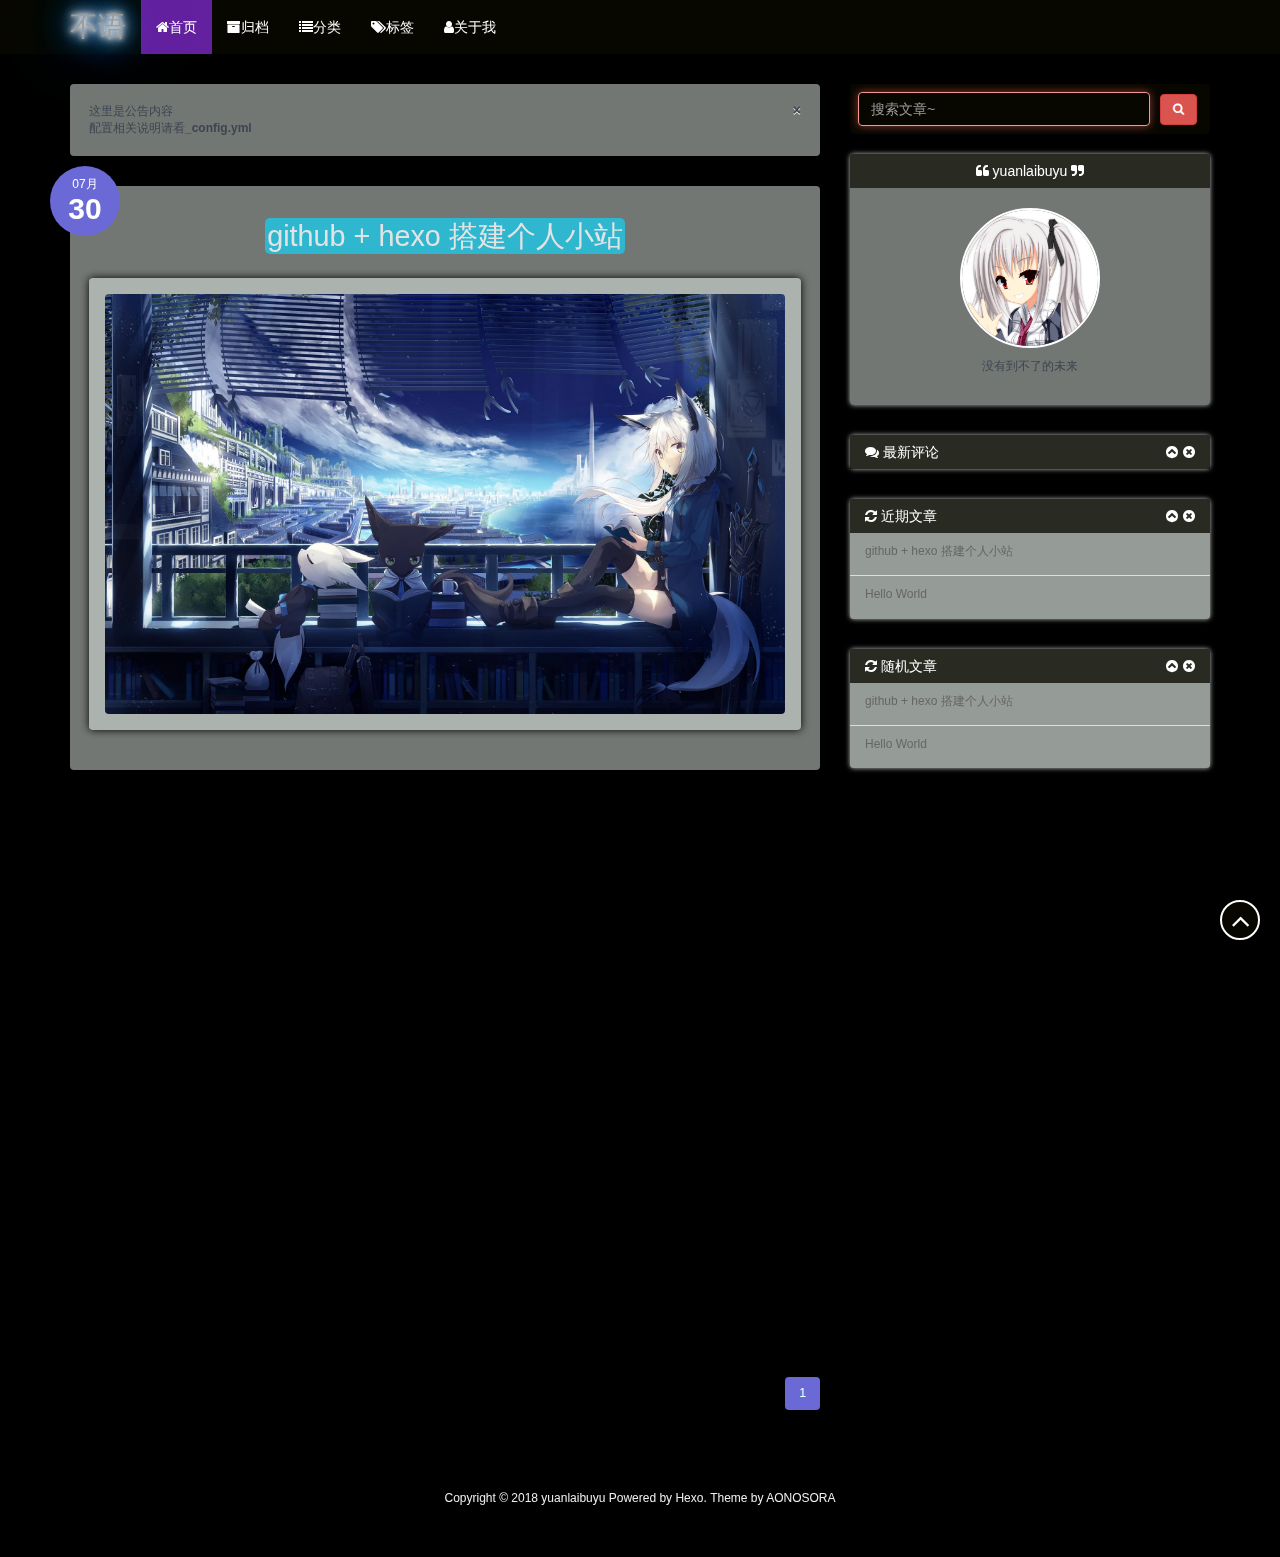
==== commit 7a189636: "Site updated: 2018-07-31 11:51:06" ====
--- a/index.html
+++ b/index.html
@@ -12,7 +12,7 @@
     
     
     
-    <title>buyu</title>
+    <title>不语</title>
     <link href=”http://yoursite.com“ rel=”prefetch” />
 
     <link rel="stylesheet" href="/css/bootstrap.min.css">
@@ -99,7 +99,7 @@
                     }
                 </style>
                 <!-- 这里使用文字(navbar_text or config.title) -->
-                <div class="navbar-brand">buyu</div>
+                <div class="navbar-brand">不语</div>
                 
             </a>
         </div>
@@ -201,7 +201,7 @@
                 <a href="/2018/07/30/搭建个人小站/">
                     <div class="img">
                         
-                        <img src="/imgs/preview/preview3.jpg" alt="github + hexo 搭建个人小站">
+                        <img src="/imgs/preview/preview2.jpg" alt="github + hexo 搭建个人小站">
                     </div>
                     <div class="info">
                         
@@ -235,7 +235,7 @@
             <p style="text-align: center;">
                 <a href="/2018/07/30/搭建个人小站/">
                     
-                    <img src="/imgs/preview/preview1.jpg" alt="github + hexo 搭建个人小站">
+                    <img src="/imgs/preview/preview3.jpg" alt="github + hexo 搭建个人小站">
                 </a>
             </p>
         </div>
@@ -276,7 +276,7 @@
                 <a href="/2018/07/29/hello-world/">
                     <div class="img">
                         
-                        <img src="/imgs/preview/preview4.jpg" alt="Hello World">
+                        <img src="/imgs/preview/preview3.jpg" alt="Hello World">
                     </div>
                     <div class="info">
                         
@@ -310,7 +310,7 @@
             <p style="text-align: center;">
                 <a href="/2018/07/29/hello-world/">
                     
-                    <img src="/imgs/preview/preview1.jpg" alt="Hello World">
+                    <img src="/imgs/preview/preview2.jpg" alt="Hello World">
                 </a>
             </p>
         </div>
@@ -432,13 +432,13 @@
             
             <li class="list-group-item">
                 <span class="post-title">
-                    <a href="/2018/07/29/hello-world/">Hello World</a>
+                    <a href="/2018/07/30/搭建个人小站/">github + hexo 搭建个人小站</a>
                 </span>
             </li>
             
             <li class="list-group-item">
                 <span class="post-title">
-                    <a href="/2018/07/30/搭建个人小站/">github + hexo 搭建个人小站</a>
+                    <a href="/2018/07/29/hello-world/">Hello World</a>
                 </span>
             </li>
             
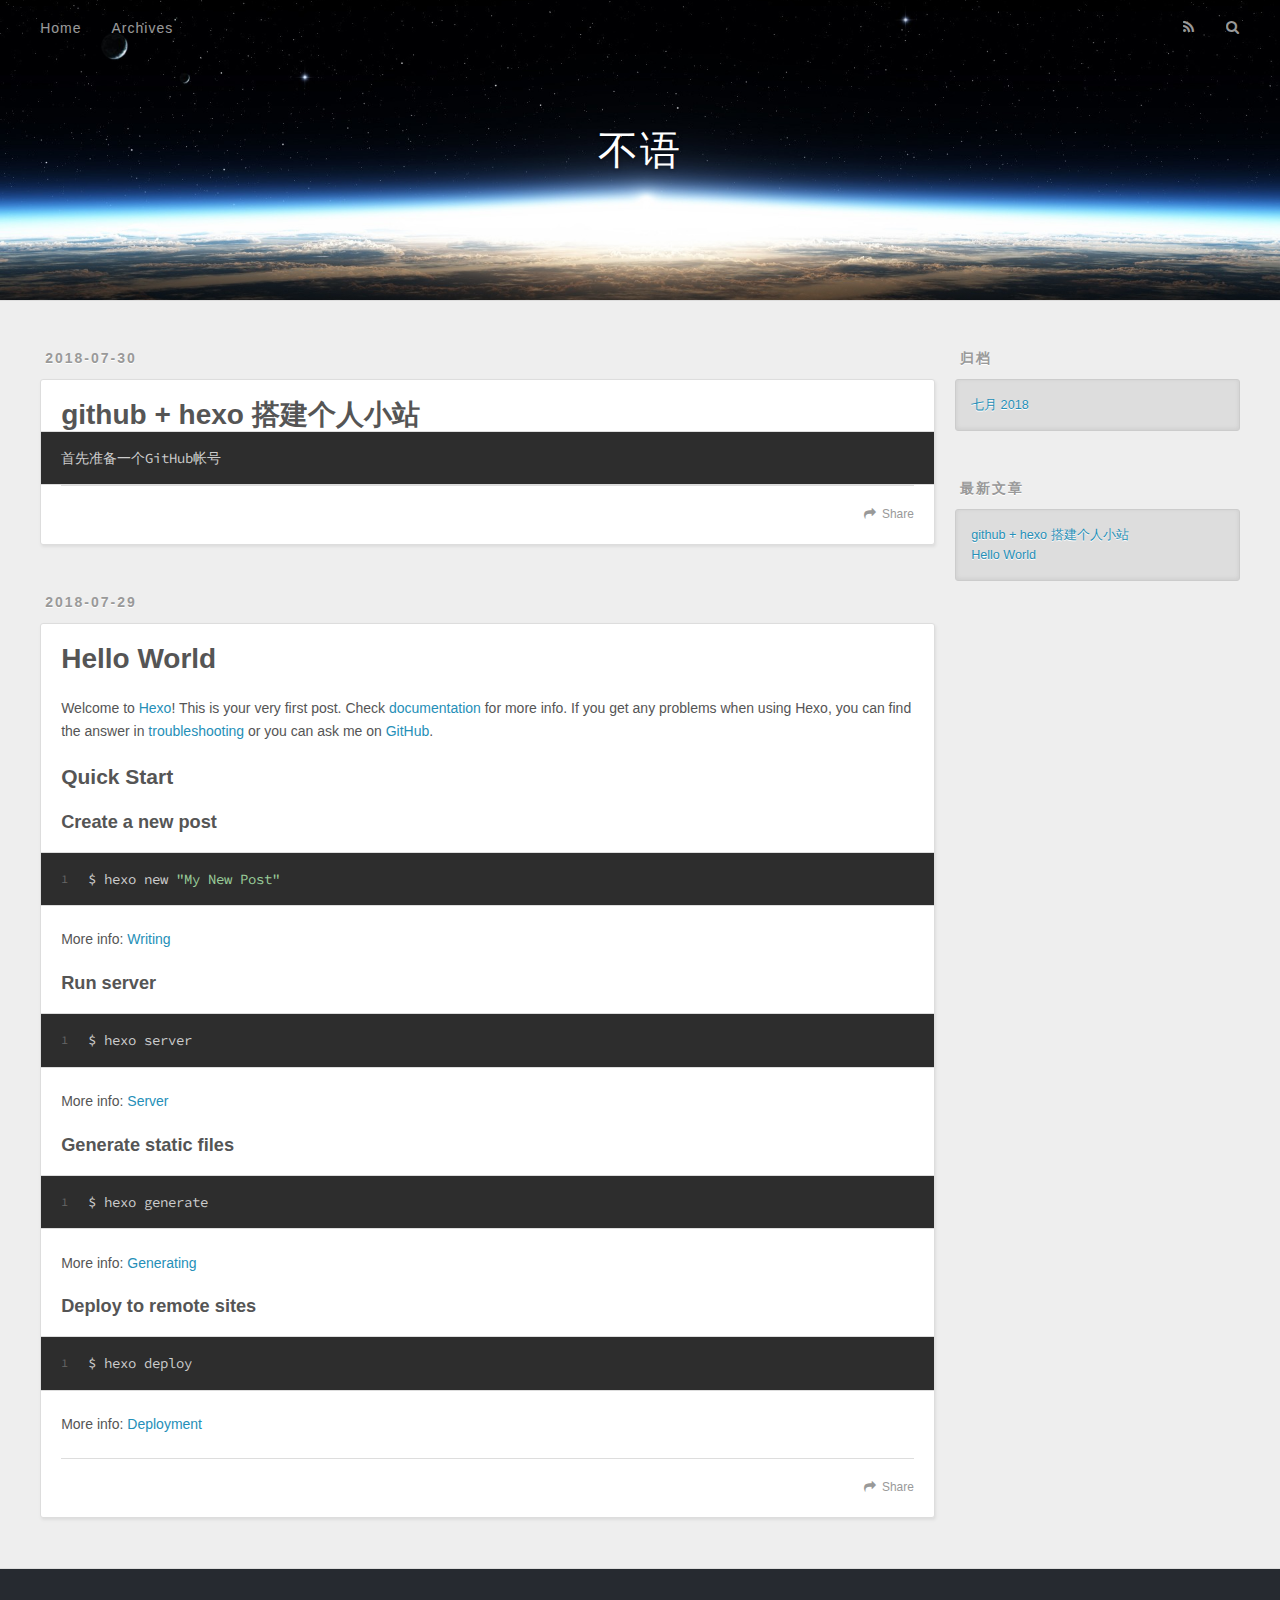
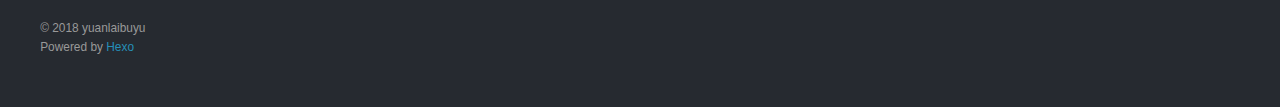
==== commit e5329b00: "Site updated: 2018-07-31 19:58:16" ====
--- a/index.html
+++ b/index.html
@@ -1,570 +1,228 @@
 <!DOCTYPE html>
 <html>
 <head>
-    <meta charset="UTF-8">
-    <meta name="viewport" content="width=device-width, initial-scale=1, maximum-scale=1">
-    <meta name="author" content="yuanlaibuyu">
-    
-    <meta name="description" content="没有到不了的未来">
-    
-    
-    
-    
-    
-    
-    <title>不语</title>
-    <link href=”http://yoursite.com“ rel=”prefetch” />
-
-    <link rel="stylesheet" href="/css/bootstrap.min.css">
-<link rel="stylesheet" href="/css/aos.css">
-<link rel="stylesheet" href="/css/style.css">
-    <script src="/js/jquery.min.js"></script>
-    <script src="/js/bootstrap.min.js"></script>
-    <script src="/js/aos.js"></script>
-    <script src="/js/highslide/highslide-full.min.js"></script>
-    <link rel="stylesheet" href="/js/highslide/highslide.css">
-    <style type="text/css">
-        @media (max-width: 768px) {
-            body {
-                background-color: #f0f0f0;
-                background: url('/imgs/xsbg.gif');
-                background-attachment: fixed;
-            }
-        }
-    </style>
-    
-    <!--<script type="text/javascript">
-      if (document.images) {
-        var avatar = new Image();
-        avatar.src = '/imgs/avatar.jpg'
-        var previews = 'preview1.jpg,preview2.jpg,preview3.jpg,preview4.jpg'.split(',')
-        var previewsPreLoad = []
-        for(var i = 0; i < length; i++) {
-          previewsPreLoad.push(new Image())
-          previewsPreLoad[previewsPreLoad.length - 1].src = '/imgs/preview' + previews[i]
-        }
-      }
-    </script>-->
+  <meta charset="utf-8">
+  
+
+  
+  <title>不语</title>
+  <meta name="viewport" content="width=device-width, initial-scale=1, maximum-scale=1">
+  <meta name="description" content="没有到不了的未来">
+<meta property="og:type" content="website">
+<meta property="og:title" content="不语">
+<meta property="og:url" content="http://bdtcrew.club/index.html">
+<meta property="og:site_name" content="不语">
+<meta property="og:description" content="没有到不了的未来">
+<meta property="og:locale" content="zh-CN">
+<meta name="twitter:card" content="summary">
+<meta name="twitter:title" content="不语">
+<meta name="twitter:description" content="没有到不了的未来">
+  
+    <link rel="alternate" href="/atom.xml" title="不语" type="application/atom+xml">
+  
+  
+    <link rel="icon" href="/favicon.png">
+  
+  
+    <link href="//fonts.googleapis.com/css?family=Source+Code+Pro" rel="stylesheet" type="text/css">
+  
+  <link rel="stylesheet" href="/css/style.css">
 </head>
+
 <body>
-    <!-- 背景轮播图功能 -->
-    <section class="hidden-xs">
-    <ul class="cb-slideshow">
-        <li><span>天若</span></li>
-        <li><span>有情</span></li>
-        <li><span>天亦老</span></li>
-        <li><span>我为</span></li>
-        <li><span>长者</span></li>
-        <li><span>续一秒</span></li>
-    </ul>
+  <div id="container">
+    <div id="wrap">
+      <header id="header">
+  <div id="banner"></div>
+  <div id="header-outer" class="outer">
+    <div id="header-title" class="inner">
+      <h1 id="logo-wrap">
+        <a href="/" id="logo">不语</a>
+      </h1>
+      
+    </div>
+    <div id="header-inner" class="inner">
+      <nav id="main-nav">
+        <a id="main-nav-toggle" class="nav-icon"></a>
+        
+          <a class="main-nav-link" href="/">Home</a>
+        
+          <a class="main-nav-link" href="/archives">Archives</a>
+        
+      </nav>
+      <nav id="sub-nav">
+        
+          <a id="nav-rss-link" class="nav-icon" href="/atom.xml" title="RSS Feed"></a>
+        
+        <a id="nav-search-btn" class="nav-icon" title="搜索"></a>
+      </nav>
+      <div id="search-form-wrap">
+        <form action="//google.com/search" method="get" accept-charset="UTF-8" class="search-form"><input type="search" name="q" class="search-form-input" placeholder="Search"><button type="submit" class="search-form-submit">&#xF002;</button><input type="hidden" name="sitesearch" value="http://bdtcrew.club"></form>
+      </div>
+    </div>
+  </div>
+</header>
+      <div class="outer">
+        <section id="main">
+  
+    <article id="post-搭建个人小站" class="article article-type-post" itemscope itemprop="blogPost">
+  <div class="article-meta">
+    <a href="/2018/07/30/搭建个人小站/" class="article-date">
+  <time datetime="2018-07-30T01:36:37.000Z" itemprop="datePublished">2018-07-30</time>
+</a>
+    
+  </div>
+  <div class="article-inner">
+    
+    
+      <header class="article-header">
+        
+  
+    <h1 itemprop="name">
+      <a class="article-title" href="/2018/07/30/搭建个人小站/">github + hexo 搭建个人小站</a>
+    </h1>
+  
+
+      </header>
+    
+    <div class="article-entry" itemprop="articleBody">
+      
+        <pre><code>首先准备一个GitHub帐号
+</code></pre>
+      
+    </div>
+    <footer class="article-footer">
+      <a data-url="http://bdtcrew.club/2018/07/30/搭建个人小站/" data-id="cjk9nf2z70003o8ndufr7prty" class="article-share-link">Share</a>
+      
+      
+    </footer>
+  </div>
+  
+</article>
+
+
+  
+    <article id="post-hello-world" class="article article-type-post" itemscope itemprop="blogPost">
+  <div class="article-meta">
+    <a href="/2018/07/29/hello-world/" class="article-date">
+  <time datetime="2018-07-29T12:55:27.319Z" itemprop="datePublished">2018-07-29</time>
+</a>
+    
+  </div>
+  <div class="article-inner">
+    
+    
+      <header class="article-header">
+        
+  
+    <h1 itemprop="name">
+      <a class="article-title" href="/2018/07/29/hello-world/">Hello World</a>
+    </h1>
+  
+
+      </header>
+    
+    <div class="article-entry" itemprop="articleBody">
+      
+        <p>Welcome to <a href="https://hexo.io/" target="_blank" rel="noopener">Hexo</a>! This is your very first post. Check <a href="https://hexo.io/docs/" target="_blank" rel="noopener">documentation</a> for more info. If you get any problems when using Hexo, you can find the answer in <a href="https://hexo.io/docs/troubleshooting.html" target="_blank" rel="noopener">troubleshooting</a> or you can ask me on <a href="https://github.com/hexojs/hexo/issues" target="_blank" rel="noopener">GitHub</a>.</p>
+<h2 id="Quick-Start"><a href="#Quick-Start" class="headerlink" title="Quick Start"></a>Quick Start</h2><h3 id="Create-a-new-post"><a href="#Create-a-new-post" class="headerlink" title="Create a new post"></a>Create a new post</h3><figure class="highlight bash"><table><tr><td class="gutter"><pre><span class="line">1</span><br></pre></td><td class="code"><pre><span class="line">$ hexo new <span class="string">"My New Post"</span></span><br></pre></td></tr></table></figure>
+<p>More info: <a href="https://hexo.io/docs/writing.html" target="_blank" rel="noopener">Writing</a></p>
+<h3 id="Run-server"><a href="#Run-server" class="headerlink" title="Run server"></a>Run server</h3><figure class="highlight bash"><table><tr><td class="gutter"><pre><span class="line">1</span><br></pre></td><td class="code"><pre><span class="line">$ hexo server</span><br></pre></td></tr></table></figure>
+<p>More info: <a href="https://hexo.io/docs/server.html" target="_blank" rel="noopener">Server</a></p>
+<h3 id="Generate-static-files"><a href="#Generate-static-files" class="headerlink" title="Generate static files"></a>Generate static files</h3><figure class="highlight bash"><table><tr><td class="gutter"><pre><span class="line">1</span><br></pre></td><td class="code"><pre><span class="line">$ hexo generate</span><br></pre></td></tr></table></figure>
+<p>More info: <a href="https://hexo.io/docs/generating.html" target="_blank" rel="noopener">Generating</a></p>
+<h3 id="Deploy-to-remote-sites"><a href="#Deploy-to-remote-sites" class="headerlink" title="Deploy to remote sites"></a>Deploy to remote sites</h3><figure class="highlight bash"><table><tr><td class="gutter"><pre><span class="line">1</span><br></pre></td><td class="code"><pre><span class="line">$ hexo deploy</span><br></pre></td></tr></table></figure>
+<p>More info: <a href="https://hexo.io/docs/deployment.html" target="_blank" rel="noopener">Deployment</a></p>
+
+      
+    </div>
+    <footer class="article-footer">
+      <a data-url="http://bdtcrew.club/2018/07/29/hello-world/" data-id="cjk9nf2yy0001o8ndpqv492tz" class="article-share-link">Share</a>
+      
+      
+    </footer>
+  </div>
+  
+</article>
+
+
+  
+
+
 </section>
-    <!-- 欧尼酱功能, 谁用谁知道 -->
-    
-    <div class="gal-menu gal-dropdown">
-    <div class="circle" id="gal">
-        <div class="ring">
-            <a href="http://yoursite.com" class="menuItem" style="left: 50%; top: 15%;">首页</a>
-            
-            <a class="menuItem" style="left: 80.3109%; top: 32.5%;">下一页</a>
-            
-            <a href="/archives" class="menuItem" style="left: 80.3109%; top: 67.5%;">归档</a>
-            <a href="/about" class="menuItem" style="left: 50%; top: 85%;">关于</a>
-            <a href="/message" class="menuItem" style="left: 19.6891%; top: 67.5%;">留言板</a>
-            
-            <a class="menuItem" style="left: 19.6891%; top: 32.5%;">上一页</a>
-            
-        </div>
-        <audio id="audio" src="/imgs/oni.mp3"></audio>
-    </div>
-</div>
-    
-    <header class="navbar navbar-inverse" id="gal-header">
-    <div class="container">
-        <div class="navbar-header">
-            <button type="button" class="navbar-toggle collapsed"
-                    data-toggle="collapse" data-target=".bs-navbar-collapse"
-                    aria-expanded="false">
-                <span class="fa fa-lg fa-reorder"></span>
-            </button>
-            <a href="http://yoursite.com">
-                
-                <style>
-                    #gal-header .navbar-brand {
-                        height: 54px;
-                        line-height: 24px;
-                        font-size: 28px;
-                        opacity: 1;
-                        background-color: rgba(0,0,0,0);
-                        text-shadow: 0 0 5px #fff,0 0 10px #fff,0 0 15px #fff,0 0 20px #228DFF,0 0 35px #228DFF,0 0 40px #228DFF,0 0 50px #228DFF,0 0 75px #228DFF;
-                    }
-                </style>
-                <!-- 这里使用文字(navbar_text or config.title) -->
-                <div class="navbar-brand">不语</div>
-                
-            </a>
-        </div>
-        <div class="collapse navbar-collapse bs-navbar-collapse">
-            <ul class="nav navbar-nav" id="menu-gal">
-                
-                
-                <li class="current">
-                    <a href="/">
-                        <i class="fa fa-home"></i>首页
-                    </a>
-                </li>
-                
-                
-                
-                <li class="">
-                    <a href="/archives">
-                        <i class="fa fa-archive"></i>归档
-                    </a>
-                </li>
-                
-                
-                
-                
-                <li class="">
-                    <a href="/categories">
-                        <i class="fa fa-list"></i>分类
-                    </a>
-                </li>
-                
-                
-                
-                
-                
-                <li class="">
-                    <a href="/tags">
-                        <i class="fa fa-tags"></i>标签
-                    </a>
-                </li>
-                
-                
-                
-                
-                <li class="">
-                    <a href="/about">
-                        <i class="fa fa-user"></i>关于我
-                    </a>
-                </li>
-                
-                
-            </ul>
-        </div>
-    </div>
-</header>
-    <div id="gal-body">
-        <div class="container">
-            <div class="row">
-                <div class="col-md-8 gal-right" id="mainstay">
-                    
-<div class="alert well fade in" id="gal-issue" role="alert">
-    <!-- TODO 添加关闭公告框功能 -->
-    <button type="button" class="close" data-dismiss="alert">×</button>
-    <!-- 这里自行配置公告内容 -->
-    这里是公告内容
-    <br>
-    配置相关说明请看<strong>_config.yml</strong>
-    <!-- 自行配置公告内容结束 -->
-</div>
-
-<div id="article-list">
-     
-     
-     <div class="article well clearfix article-body article-excerpt" data-aos="flip-up">
-    
-    <div class="data-article hidden-xs">
-        <span class="month">07月</span>
-        <span class="day">30</span>
-    </div>
-    <!-- 大型设备文章 -->
-    <section class="hidden-xs">
-        <div class="title-article">
-            <h1>
-                <a href="/2018/07/30/搭建个人小站/">
-                    <span>github + hexo 搭建个人小站</span>
-                </a>
-            </h1>
-        </div>
-        <div class="tag-article">
-            
-            
-            <!-- TODO 添加评论统计 -->
-            <!--<span class="label label-gal">
-                <i class="fa fa-comments"></i>
-                <a href="/2018/07/30/搭建个人小站/#comments">739</a>
-            </span>-->
-        </div>
-        <div class="alert alert-gal article-body content-article">
-            <div class="item">
-                <a href="/2018/07/30/搭建个人小站/">
-                    <div class="img">
-                        
-                        <img src="/imgs/preview/preview2.jpg" alt="github + hexo 搭建个人小站">
-                    </div>
-                    <div class="info">
-                        
-                    </div>
-                </a>
-            </div>
-        </div>
-    </section>
-    <section class="visible-xs">
-        <div class="title-article">
-            <center>
-                <h4>
-                    <a href="/2018/07/30/搭建个人小站/">
-                        <span>github + hexo 搭建个人小站</span>
-                    </a>
-                </h4>
-            </center>
-        </div>
-        <p></p>
-        <center>
-            <i class="fa fa-calendar"></i> 2018-07-30
-        </center>
-        <p></p>
-        <p></p>
-        <center>
-            
-            
-        </center>
-        <p></p>
-        <div class="alert alert-gal article-body content-article">
-            <p style="text-align: center;">
-                <a href="/2018/07/30/搭建个人小站/">
-                    
-                    <img src="/imgs/preview/preview3.jpg" alt="github + hexo 搭建个人小站">
-                </a>
-            </p>
-        </div>
-        
-        <a class="btn btn-danger pull-right read-more btn-block" href="/2018/07/30/搭建个人小站/">
-            阅读全文
-            <!--<span class="badge">739</span>-->
-        </a>
-    </section>
-</div>
-     
-     <div class="article well clearfix article-body article-excerpt" data-aos="flip-up">
-    
-    <div class="data-article hidden-xs">
-        <span class="month">07月</span>
-        <span class="day">29</span>
-    </div>
-    <!-- 大型设备文章 -->
-    <section class="hidden-xs">
-        <div class="title-article">
-            <h1>
-                <a href="/2018/07/29/hello-world/">
-                    <span>Hello World</span>
-                </a>
-            </h1>
-        </div>
-        <div class="tag-article">
-            
-            
-            <!-- TODO 添加评论统计 -->
-            <!--<span class="label label-gal">
-                <i class="fa fa-comments"></i>
-                <a href="/2018/07/29/hello-world/#comments">739</a>
-            </span>-->
-        </div>
-        <div class="alert alert-gal article-body content-article">
-            <div class="item">
-                <a href="/2018/07/29/hello-world/">
-                    <div class="img">
-                        
-                        <img src="/imgs/preview/preview3.jpg" alt="Hello World">
-                    </div>
-                    <div class="info">
-                        
-                    </div>
-                </a>
-            </div>
-        </div>
-    </section>
-    <section class="visible-xs">
-        <div class="title-article">
-            <center>
-                <h4>
-                    <a href="/2018/07/29/hello-world/">
-                        <span>Hello World</span>
-                    </a>
-                </h4>
-            </center>
-        </div>
-        <p></p>
-        <center>
-            <i class="fa fa-calendar"></i> 2018-07-29
-        </center>
-        <p></p>
-        <p></p>
-        <center>
-            
-            
-        </center>
-        <p></p>
-        <div class="alert alert-gal article-body content-article">
-            <p style="text-align: center;">
-                <a href="/2018/07/29/hello-world/">
-                    
-                    <img src="/imgs/preview/preview2.jpg" alt="Hello World">
-                </a>
-            </p>
-        </div>
-        
-        <a class="btn btn-danger pull-right read-more btn-block" href="/2018/07/29/hello-world/">
-            阅读全文
-            <!--<span class="badge">739</span>-->
-        </a>
-    </section>
-</div>
-     
-</div>
-<!-- 前方最多7个 < 1 2 3 4 5 6 -->
-<!-- 前方超过第7页则分为 < 1 ... (n - 3) (n - 2) (n - 1) n, 此时前面为固定的6个 -->
-
-<!-- 后方最多8个 (n + 1) 到 (n + 7) > -->
-<!-- 如果末页和当前页相差超过7, 此时后面为固定的6个, (n + 1) (n + 2) (n + 3) ... total > -->
-
-
-
-<div id="gal-pagination" class="clearfix">
-    <ul class="pagination pagination-gal pull-right">
-        
-        
-        
-        
-        <li class="current">
-            <span>1</span>
-        </li>
-        
-        
-        
-        
-    </ul>
-</div>
-
-                </div>
-                <aside class="col-md-4 gal-left" id="sidebar">
-    <!-- 此为sidebar的搜索框, 非搜索结果页面 -->
-<aside id="sidebar-search">
-    <div class="search hidden-xs" data-aos="fade-up" data-aos-duration="2000">
-        <form class="form-inline clearfix" id="search-form" method="get"
-              action="/search/index.html">
-            <input type="text" name="s" class="form-control" id="searchInput" placeholder="搜索文章~">
-            <button class="btn btn-danger btn-gal" type="submit">
-                <i class="fa fa-search"></i>
-            </button>
-        </form>
-    </div>
+        
+          <aside id="sidebar">
+  
+    
+
+  
+    
+
+  
+    
+  
+    
+  <div class="widget-wrap">
+    <h3 class="widget-title">归档</h3>
+    <div class="widget">
+      <ul class="archive-list"><li class="archive-list-item"><a class="archive-list-link" href="/archives/2018/07/">七月 2018</a></li></ul>
+    </div>
+  </div>
+
+
+  
+    
+  <div class="widget-wrap">
+    <h3 class="widget-title">最新文章</h3>
+    <div class="widget">
+      <ul>
+        
+          <li>
+            <a href="/2018/07/30/搭建个人小站/">github + hexo 搭建个人小站</a>
+          </li>
+        
+          <li>
+            <a href="/2018/07/29/hello-world/">Hello World</a>
+          </li>
+        
+      </ul>
+    </div>
+  </div>
+
+  
 </aside>
-    <aside id="sidebar-author">
-    <div class="panel panel-gal" data-aos="flip-right" data-aos-duration="3000">
-        <div class="panel-heading" style="text-align: center">
-            <i class="fa fa-quote-left"></i>
-            yuanlaibuyu
-            <i class="fa fa-quote-right"></i>
-        </div>
-        <div class="author-panel text-center">
-            <img src="/imgs/avatar.jpg" width="140" height="140"
-                 alt="个人头像" class="author-image">
-            <p class="author-description"><p>没有到不了的未来</p>
-</p>
-        </div>
-    </div>
-</aside>
-    
-    <aside id="sidebar-recent_comments">
-    <div class="panel panel-gal recent hidden-xs" data-aos="fade-up" data-aos-duration="2000">
-        <div class="panel-heading">
-            <i class="fa fa-comments"></i>
-            最新评论
-            <i class="fa fa-times-circle panel-remove"></i>
-            <i class="fa fa-chevron-circle-up panel-toggle"></i>
-        </div>
-        <ul class="list-group list-group-flush"></ul>
-    </div>
-</aside>
-    
-    <!-- 要配置好leancloud才能开启此小工具 -->
-    
-    
-    <aside id="sidebar-recent_posts">
-    <div class="panel panel-gal recent hidden-xs" data-aos="fade-up" data-aos-duration="2000">
-        <div class="panel-heading">
-            <i class="fa fa-refresh"></i>
-            近期文章
-            <i class="fa fa-times-circle panel-remove"></i>
-            <i class="fa fa-chevron-circle-up panel-toggle"></i>
-        </div>
-        <ul class="list-group list-group-flush">
-            
-            <li class="list-group-item">
-                <span class="post-title">
-                    <a href="/2018/07/30/搭建个人小站/">github + hexo 搭建个人小站</a>
-                </span>
-            </li>
-            
-            <li class="list-group-item">
-                <span class="post-title">
-                    <a href="/2018/07/29/hello-world/">Hello World</a>
-                </span>
-            </li>
-            
-        </ul>
-    </div>
-</aside>
-    
-    
-    <aside id="sidebar-rand_posts">
-    <div class="panel panel-gal recent hidden-xs" data-aos="fade-up" data-aos-duration="2000">
-        <div class="panel-heading">
-            <i class="fa fa-refresh"></i>
-            随机文章
-            <i class="fa fa-times-circle panel-remove"></i>
-            <i class="fa fa-chevron-circle-up panel-toggle"></i>
-        </div>
-        <ul class="list-group list-group-flush">
-            
-            
-            <li class="list-group-item">
-                <span class="post-title">
-                    <a href="/2018/07/30/搭建个人小站/">github + hexo 搭建个人小站</a>
-                </span>
-            </li>
-            
-            <li class="list-group-item">
-                <span class="post-title">
-                    <a href="/2018/07/29/hello-world/">Hello World</a>
-                </span>
-            </li>
-            
-        </ul>
-    </div>
-</aside>
-    
-    
-    <aside id="gal-sets">
-        <div class="panel panel-gal hidden-xs" data-aos="fade-up" data-aos-duration="2000">
-            <ul class="nav nav-pills pills-gal">
-                <li class="">
-                    <a href="/index.html#sidebar-tags" data-toggle="tab" id="tags-tab">热门标签</a>
-                </li>
-                <li class="">
-                    <a href="/index.html#sidebar-friend-links" data-toggle="tab" id="friend-links-tab">友情链接</a>
-                </li>
-                <li class="">
-                    <a href="/index.html#sidebar-links" data-toggle="tab" id="links-tab">个人链接</a>
-                </li>
-            </ul>
-            <div class="tab-content">
-                <div class="cloud-tags tab-pane nav bs-sidenav fade" id="sidebar-tags">
-    
-</div>
-                <div class="friend-links tab-pane nav bs-sidenav fade" id="sidebar-friend-links">
-    
-    <li>
-        <a href="http://kdays.net/days/" target="_blank">KDays Forum</a>
-    </li>
-    
-    <li>
-        <a href="http://www.gal123.com/" target="_blank">绅士导航♂</a>
-    </li>
-    
-    <li>
-        <a href="http://www.moe123.com/" target="_blank">萌导航</a>
-    </li>
-    
-</div>
-                <div class="links tab-pane nav bs-sidenav fade" id="sidebar-links">
-    
-    <li>
-        <a href="https://github.com/ZEROKISEKI/" target="_blank">Github</a>
-    </li>
-    
-    <li>
-        <a href="https://coding.net/u/SORA1" target="_blank">Coding</a>
-    </li>
-    
-    <li>
-        <a href="https://www.zhihu.com/people/aonosora/activities" target="_blank">知乎</a>
-    </li>
-    
-</div>
-            </div>
-        </div>
-    </aside>
-    
-</aside>
-            </div>
-        </div>
-    </div>
-    <footer id="gal-footer">
-    <div class="container">
-        Copyright © 2018 yuanlaibuyu Powered by <a href="https://hexo.io/" target="_blank">Hexo</a>.&nbsp;Theme by <a href="https://github.com/ZEROKISEKI" target="_blank">AONOSORA</a>
-    </div>
+        
+      </div>
+      <footer id="footer">
+  
+  <div class="outer">
+    <div id="footer-info" class="inner">
+      &copy; 2018 yuanlaibuyu<br>
+      Powered by <a href="http://hexo.io/" target="_blank">Hexo</a>
+    </div>
+  </div>
 </footer>
-
-<!-- 回到顶端 -->
-<div id="gal-gotop">
-    <i class="fa fa-angle-up"></i>
-</div>
+    </div>
+    <nav id="mobile-nav">
+  
+    <a href="/" class="mobile-nav-link">Home</a>
+  
+    <a href="/archives" class="mobile-nav-link">Archives</a>
+  
+</nav>
+    
+
+<script src="//ajax.googleapis.com/ajax/libs/jquery/2.0.3/jquery.min.js"></script>
+
+
+  <link rel="stylesheet" href="/fancybox/jquery.fancybox.css">
+  <script src="/fancybox/jquery.fancybox.pack.js"></script>
+
+
+<script src="/js/script.js"></script>
+
+
+
+  </div>
 </body>
-<script src="/js/activate-power-mode.js"></script>
-<script>
-
-    // 配置highslide
-	hs.graphicsDir = '/js/highslide/graphics/'
-    hs.outlineType = "rounded-white";
-    hs.dimmingOpacity = 0.8;
-    hs.outlineWhileAnimating = true;
-    hs.showCredits = false;
-    hs.captionEval = "this.thumb.alt";
-    hs.numberPosition = "caption";
-    hs.align = "center";
-    hs.transitions = ["expand", "crossfade"];
-    hs.lang.number = '共%2张图, 当前是第%1张';
-    hs.addSlideshow({
-      interval: 5000,
-      repeat: true,
-      useControls: true,
-      fixedControls: "fit",
-      overlayOptions: {
-        opacity: 0.75,
-        position: "bottom center",
-        hideOnMouseOut: true
-      }
-    })
-
-    // 初始化aos
-    AOS.init({
-      duration: 1000,
-      delay: 0,
-      easing: 'ease-out-back'
-    });
-
-</script>
-<script>
-	POWERMODE.colorful = 'true';    // make power mode colorful
-	POWERMODE.shake = 'true';       // turn off shake
-	// TODO 这里根据具体情况修改
-	document.body.addEventListener('input', POWERMODE);
-</script>
-<script>
-    window.slideConfig = {
-      prefix: '/imgs/slide/background',
-      ext: 'jpg',
-      maxCount: '6'
-    }
-</script>
-<script src="/js/hs.js"></script>
-<script src="/js/blog.js"></script>
-
-<script src="/js/oni.js"></script>
-
-
-
 </html>--- a/css/style.css
+++ b/css/style.css
@@ -1,4 +1,1374 @@
-﻿/*!
- *  Font Awesome 4.7.0 by @davegandy - http://fontawesome.io - @fontawesome
- *  License - http://fontawesome.io/license (Font: SIL OFL 1.1, CSS: MIT License)
- */@font-face{font-family:'FontAwesome';src:url("../../fonts/fontawesome-webfont.eot?v=4.7.0");src:url("../../fonts/fontawesome-webfont.eot?#iefix&v=4.7.0") format("embedded-opentype"),url("../../fonts/fontawesome-webfont.woff2?v=4.7.0") format("woff2"),url("../../fonts/fontawesome-webfont.woff?v=4.7.0") format("woff"),url("../../fonts/fontawesome-webfont.ttf?v=4.7.0") format("truetype"),url("../../fonts/fontawesome-webfont.svg?v=4.7.0#fontawesomeregular") format("svg");font-weight:normal;font-style:normal}.fa{display:inline-block;font:normal normal normal 14px/1 FontAwesome;font-size:inherit;text-rendering:auto;-webkit-font-smoothing:antialiased;-moz-osx-font-smoothing:grayscale}.fa-lg{font-size:1.33333em;line-height:.75em;vertical-align:-15%}.fa-2x{font-size:2em}.fa-3x{font-size:3em}.fa-4x{font-size:4em}.fa-5x{font-size:5em}.fa-fw{width:1.28571em;text-align:center}.fa-ul{padding-left:0;margin-left:2.14286em;list-style-type:none}.fa-ul>li{position:relative}.fa-li{position:absolute;left:-2.14286em;width:2.14286em;top:.14286em;text-align:center}.fa-li.fa-lg{left:-1.85714em}.fa-border{padding:.2em .25em .15em;border:solid 0.08em #eee;border-radius:.1em}.fa-pull-left{float:left}.fa-pull-right{float:right}.fa.fa-pull-left{margin-right:.3em}.fa.fa-pull-right{margin-left:.3em}.pull-right{float:right}.pull-left{float:left}.fa.pull-left{margin-right:.3em}.fa.pull-right{margin-left:.3em}.fa-spin{-webkit-animation:fa-spin 2s infinite linear;animation:fa-spin 2s infinite linear}.fa-pulse{-webkit-animation:fa-spin 1s infinite steps(8);animation:fa-spin 1s infinite steps(8)}@-webkit-keyframes fa-spin{0%{-webkit-transform:rotate(0deg);transform:rotate(0deg)}100%{-webkit-transform:rotate(359deg);transform:rotate(359deg)}}@keyframes fa-spin{0%{-webkit-transform:rotate(0deg);transform:rotate(0deg)}100%{-webkit-transform:rotate(359deg);transform:rotate(359deg)}}.fa-rotate-90{-ms-filter:"progid:DXImageTransform.Microsoft.BasicImage(rotation=1)";-webkit-transform:rotate(90deg);-ms-transform:rotate(90deg);transform:rotate(90deg)}.fa-rotate-180{-ms-filter:"progid:DXImageTransform.Microsoft.BasicImage(rotation=2)";-webkit-transform:rotate(180deg);-ms-transform:rotate(180deg);transform:rotate(180deg)}.fa-rotate-270{-ms-filter:"progid:DXImageTransform.Microsoft.BasicImage(rotation=3)";-webkit-transform:rotate(270deg);-ms-transform:rotate(270deg);transform:rotate(270deg)}.fa-flip-horizontal{-ms-filter:"progid:DXImageTransform.Microsoft.BasicImage(rotation=0, mirror=1)";-webkit-transform:scale(-1, 1);-ms-transform:scale(-1, 1);transform:scale(-1, 1)}.fa-flip-vertical{-ms-filter:"progid:DXImageTransform.Microsoft.BasicImage(rotation=2, mirror=1)";-webkit-transform:scale(1, -1);-ms-transform:scale(1, -1);transform:scale(1, -1)}:root .fa-rotate-90,:root .fa-rotate-180,:root .fa-rotate-270,:root .fa-flip-horizontal,:root .fa-flip-vertical{filter:none}.fa-stack{position:relative;display:inline-block;width:2em;height:2em;line-height:2em;vertical-align:middle}.fa-stack-1x,.fa-stack-2x{position:absolute;left:0;width:100%;text-align:center}.fa-stack-1x{line-height:inherit}.fa-stack-2x{font-size:2em}.fa-inverse{color:#fff}.fa-glass:before{content:""}.fa-music:before{content:""}.fa-search:before{content:""}.fa-envelope-o:before{content:""}.fa-heart:before{content:""}.fa-star:before{content:""}.fa-star-o:before{content:""}.fa-user:before{content:""}.fa-film:before{content:""}.fa-th-large:before{content:""}.fa-th:before{content:""}.fa-th-list:before{content:""}.fa-check:before{content:""}.fa-remove:before,.fa-close:before,.fa-times:before{content:""}.fa-search-plus:before{content:""}.fa-search-minus:before{content:""}.fa-power-off:before{content:""}.fa-signal:before{content:""}.fa-gear:before,.fa-cog:before{content:""}.fa-trash-o:before{content:""}.fa-home:before{content:""}.fa-file-o:before{content:""}.fa-clock-o:before{content:""}.fa-road:before{content:""}.fa-download:before{content:""}.fa-arrow-circle-o-down:before{content:""}.fa-arrow-circle-o-up:before{content:""}.fa-inbox:before{content:""}.fa-play-circle-o:before{content:""}.fa-rotate-right:before,.fa-repeat:before{content:""}.fa-refresh:before{content:""}.fa-list-alt:before{content:""}.fa-lock:before{content:""}.fa-flag:before{content:""}.fa-headphones:before{content:""}.fa-volume-off:before{content:""}.fa-volume-down:before{content:""}.fa-volume-up:before{content:""}.fa-qrcode:before{content:""}.fa-barcode:before{content:""}.fa-tag:before{content:""}.fa-tags:before{content:""}.fa-book:before{content:""}.fa-bookmark:before{content:""}.fa-print:before{content:""}.fa-camera:before{content:""}.fa-font:before{content:""}.fa-bold:before{content:""}.fa-italic:before{content:""}.fa-text-height:before{content:""}.fa-text-width:before{content:""}.fa-align-left:before{content:""}.fa-align-center:before{content:""}.fa-align-right:before{content:""}.fa-align-justify:before{content:""}.fa-list:before{content:""}.fa-dedent:before,.fa-outdent:before{content:""}.fa-indent:before{content:""}.fa-video-camera:before{content:""}.fa-photo:before,.fa-image:before,.fa-picture-o:before{content:""}.fa-pencil:before{content:""}.fa-map-marker:before{content:""}.fa-adjust:before{content:""}.fa-tint:before{content:""}.fa-edit:before,.fa-pencil-square-o:before{content:""}.fa-share-square-o:before{content:""}.fa-check-square-o:before{content:""}.fa-arrows:before{content:""}.fa-step-backward:before{content:""}.fa-fast-backward:before{content:""}.fa-backward:before{content:""}.fa-play:before{content:""}.fa-pause:before{content:""}.fa-stop:before{content:""}.fa-forward:before{content:""}.fa-fast-forward:before{content:""}.fa-step-forward:before{content:""}.fa-eject:before{content:""}.fa-chevron-left:before{content:""}.fa-chevron-right:before{content:""}.fa-plus-circle:before{content:""}.fa-minus-circle:before{content:""}.fa-times-circle:before{content:""}.fa-check-circle:before{content:""}.fa-question-circle:before{content:""}.fa-info-circle:before{content:""}.fa-crosshairs:before{content:""}.fa-times-circle-o:before{content:""}.fa-check-circle-o:before{content:""}.fa-ban:before{content:""}.fa-arrow-left:before{content:""}.fa-arrow-right:before{content:""}.fa-arrow-up:before{content:""}.fa-arrow-down:before{content:""}.fa-mail-forward:before,.fa-share:before{content:""}.fa-expand:before{content:""}.fa-compress:before{content:""}.fa-plus:before{content:""}.fa-minus:before{content:""}.fa-asterisk:before{content:""}.fa-exclamation-circle:before{content:""}.fa-gift:before{content:""}.fa-leaf:before{content:""}.fa-fire:before{content:""}.fa-eye:before{content:""}.fa-eye-slash:before{content:""}.fa-warning:before,.fa-exclamation-triangle:before{content:""}.fa-plane:before{content:""}.fa-calendar:before{content:""}.fa-random:before{content:""}.fa-comment:before{content:""}.fa-magnet:before{content:""}.fa-chevron-up:before{content:""}.fa-chevron-down:before{content:""}.fa-retweet:before{content:""}.fa-shopping-cart:before{content:""}.fa-folder:before{content:""}.fa-folder-open:before{content:""}.fa-arrows-v:before{content:""}.fa-arrows-h:before{content:""}.fa-bar-chart-o:before,.fa-bar-chart:before{content:""}.fa-twitter-square:before{content:""}.fa-facebook-square:before{content:""}.fa-camera-retro:before{content:""}.fa-key:before{content:""}.fa-gears:before,.fa-cogs:before{content:""}.fa-comments:before{content:""}.fa-thumbs-o-up:before{content:""}.fa-thumbs-o-down:before{content:""}.fa-star-half:before{content:""}.fa-heart-o:before{content:""}.fa-sign-out:before{content:""}.fa-linkedin-square:before{content:""}.fa-thumb-tack:before{content:""}.fa-external-link:before{content:""}.fa-sign-in:before{content:""}.fa-trophy:before{content:""}.fa-github-square:before{content:""}.fa-upload:before{content:""}.fa-lemon-o:before{content:""}.fa-phone:before{content:""}.fa-square-o:before{content:""}.fa-bookmark-o:before{content:""}.fa-phone-square:before{content:""}.fa-twitter:before{content:""}.fa-facebook-f:before,.fa-facebook:before{content:""}.fa-github:before{content:""}.fa-unlock:before{content:""}.fa-credit-card:before{content:""}.fa-feed:before,.fa-rss:before{content:""}.fa-hdd-o:before{content:""}.fa-bullhorn:before{content:""}.fa-bell:before{content:""}.fa-certificate:before{content:""}.fa-hand-o-right:before{content:""}.fa-hand-o-left:before{content:""}.fa-hand-o-up:before{content:""}.fa-hand-o-down:before{content:""}.fa-arrow-circle-left:before{content:""}.fa-arrow-circle-right:before{content:""}.fa-arrow-circle-up:before{content:""}.fa-arrow-circle-down:before{content:""}.fa-globe:before{content:""}.fa-wrench:before{content:""}.fa-tasks:before{content:""}.fa-filter:before{content:""}.fa-briefcase:before{content:""}.fa-arrows-alt:before{content:""}.fa-group:before,.fa-users:before{content:""}.fa-chain:before,.fa-link:before{content:""}.fa-cloud:before{content:""}.fa-flask:before{content:""}.fa-cut:before,.fa-scissors:before{content:""}.fa-copy:before,.fa-files-o:before{content:""}.fa-paperclip:before{content:""}.fa-save:before,.fa-floppy-o:before{content:""}.fa-square:before{content:""}.fa-navicon:before,.fa-reorder:before,.fa-bars:before{content:""}.fa-list-ul:before{content:""}.fa-list-ol:before{content:""}.fa-strikethrough:before{content:""}.fa-underline:before{content:""}.fa-table:before{content:""}.fa-magic:before{content:""}.fa-truck:before{content:""}.fa-pinterest:before{content:""}.fa-pinterest-square:before{content:""}.fa-google-plus-square:before{content:""}.fa-google-plus:before{content:""}.fa-money:before{content:""}.fa-caret-down:before{content:""}.fa-caret-up:before{content:""}.fa-caret-left:before{content:""}.fa-caret-right:before{content:""}.fa-columns:before{content:""}.fa-unsorted:before,.fa-sort:before{content:""}.fa-sort-down:before,.fa-sort-desc:before{content:""}.fa-sort-up:before,.fa-sort-asc:before{content:""}.fa-envelope:before{content:""}.fa-linkedin:before{content:""}.fa-rotate-left:before,.fa-undo:before{content:""}.fa-legal:before,.fa-gavel:before{content:""}.fa-dashboard:before,.fa-tachometer:before{content:""}.fa-comment-o:before{content:""}.fa-comments-o:before{content:""}.fa-flash:before,.fa-bolt:before{content:""}.fa-sitemap:before{content:""}.fa-umbrella:before{content:""}.fa-paste:before,.fa-clipboard:before{content:""}.fa-lightbulb-o:before{content:""}.fa-exchange:before{content:""}.fa-cloud-download:before{content:""}.fa-cloud-upload:before{content:""}.fa-user-md:before{content:""}.fa-stethoscope:before{content:""}.fa-suitcase:before{content:""}.fa-bell-o:before{content:""}.fa-coffee:before{content:""}.fa-cutlery:before{content:""}.fa-file-text-o:before{content:""}.fa-building-o:before{content:""}.fa-hospital-o:before{content:""}.fa-ambulance:before{content:""}.fa-medkit:before{content:""}.fa-fighter-jet:before{content:""}.fa-beer:before{content:""}.fa-h-square:before{content:""}.fa-plus-square:before{content:""}.fa-angle-double-left:before{content:""}.fa-angle-double-right:before{content:""}.fa-angle-double-up:before{content:""}.fa-angle-double-down:before{content:""}.fa-angle-left:before{content:""}.fa-angle-right:before{content:""}.fa-angle-up:before{content:""}.fa-angle-down:before{content:""}.fa-desktop:before{content:""}.fa-laptop:before{content:""}.fa-tablet:before{content:""}.fa-mobile-phone:before,.fa-mobile:before{content:""}.fa-circle-o:before{content:""}.fa-quote-left:before{content:""}.fa-quote-right:before{content:""}.fa-spinner:before{content:""}.fa-circle:before{content:""}.fa-mail-reply:before,.fa-reply:before{content:""}.fa-github-alt:before{content:""}.fa-folder-o:before{content:""}.fa-folder-open-o:before{content:""}.fa-smile-o:before{content:""}.fa-frown-o:before{content:""}.fa-meh-o:before{content:""}.fa-gamepad:before{content:""}.fa-keyboard-o:before{content:""}.fa-flag-o:before{content:""}.fa-flag-checkered:before{content:""}.fa-terminal:before{content:""}.fa-code:before{content:""}.fa-mail-reply-all:before,.fa-reply-all:before{content:""}.fa-star-half-empty:before,.fa-star-half-full:before,.fa-star-half-o:before{content:""}.fa-location-arrow:before{content:""}.fa-crop:before{content:""}.fa-code-fork:before{content:""}.fa-unlink:before,.fa-chain-broken:before{content:""}.fa-question:before{content:""}.fa-info:before{content:""}.fa-exclamation:before{content:""}.fa-superscript:before{content:""}.fa-subscript:before{content:""}.fa-eraser:before{content:""}.fa-puzzle-piece:before{content:""}.fa-microphone:before{content:""}.fa-microphone-slash:before{content:""}.fa-shield:before{content:""}.fa-calendar-o:before{content:""}.fa-fire-extinguisher:before{content:""}.fa-rocket:before{content:""}.fa-maxcdn:before{content:""}.fa-chevron-circle-left:before{content:""}.fa-chevron-circle-right:before{content:""}.fa-chevron-circle-up:before{content:""}.fa-chevron-circle-down:before{content:""}.fa-html5:before{content:""}.fa-css3:before{content:""}.fa-anchor:before{content:""}.fa-unlock-alt:before{content:""}.fa-bullseye:before{content:""}.fa-ellipsis-h:before{content:""}.fa-ellipsis-v:before{content:""}.fa-rss-square:before{content:""}.fa-play-circle:before{content:""}.fa-ticket:before{content:""}.fa-minus-square:before{content:""}.fa-minus-square-o:before{content:""}.fa-level-up:before{content:""}.fa-level-down:before{content:""}.fa-check-square:before{content:""}.fa-pencil-square:before{content:""}.fa-external-link-square:before{content:""}.fa-share-square:before{content:""}.fa-compass:before{content:""}.fa-toggle-down:before,.fa-caret-square-o-down:before{content:""}.fa-toggle-up:before,.fa-caret-square-o-up:before{content:""}.fa-toggle-right:before,.fa-caret-square-o-right:before{content:""}.fa-euro:before,.fa-eur:before{content:""}.fa-gbp:before{content:""}.fa-dollar:before,.fa-usd:before{content:""}.fa-rupee:before,.fa-inr:before{content:""}.fa-cny:before,.fa-rmb:before,.fa-yen:before,.fa-jpy:before{content:""}.fa-ruble:before,.fa-rouble:before,.fa-rub:before{content:""}.fa-won:before,.fa-krw:before{content:""}.fa-bitcoin:before,.fa-btc:before{content:""}.fa-file:before{content:""}.fa-file-text:before{content:""}.fa-sort-alpha-asc:before{content:""}.fa-sort-alpha-desc:before{content:""}.fa-sort-amount-asc:before{content:""}.fa-sort-amount-desc:before{content:""}.fa-sort-numeric-asc:before{content:""}.fa-sort-numeric-desc:before{content:""}.fa-thumbs-up:before{content:""}.fa-thumbs-down:before{content:""}.fa-youtube-square:before{content:""}.fa-youtube:before{content:""}.fa-xing:before{content:""}.fa-xing-square:before{content:""}.fa-youtube-play:before{content:""}.fa-dropbox:before{content:""}.fa-stack-overflow:before{content:""}.fa-instagram:before{content:""}.fa-flickr:before{content:""}.fa-adn:before{content:""}.fa-bitbucket:before{content:""}.fa-bitbucket-square:before{content:""}.fa-tumblr:before{content:""}.fa-tumblr-square:before{content:""}.fa-long-arrow-down:before{content:""}.fa-long-arrow-up:before{content:""}.fa-long-arrow-left:before{content:""}.fa-long-arrow-right:before{content:""}.fa-apple:before{content:""}.fa-windows:before{content:""}.fa-android:before{content:""}.fa-linux:before{content:""}.fa-dribbble:before{content:""}.fa-skype:before{content:""}.fa-foursquare:before{content:""}.fa-trello:before{content:""}.fa-female:before{content:""}.fa-male:before{content:""}.fa-gittip:before,.fa-gratipay:before{content:""}.fa-sun-o:before{content:""}.fa-moon-o:before{content:""}.fa-archive:before{content:""}.fa-bug:before{content:""}.fa-vk:before{content:""}.fa-weibo:before{content:""}.fa-renren:before{content:""}.fa-pagelines:before{content:""}.fa-stack-exchange:before{content:""}.fa-arrow-circle-o-right:before{content:""}.fa-arrow-circle-o-left:before{content:""}.fa-toggle-left:before,.fa-caret-square-o-left:before{content:""}.fa-dot-circle-o:before{content:""}.fa-wheelchair:before{content:""}.fa-vimeo-square:before{content:""}.fa-turkish-lira:before,.fa-try:before{content:""}.fa-plus-square-o:before{content:""}.fa-space-shuttle:before{content:""}.fa-slack:before{content:""}.fa-envelope-square:before{content:""}.fa-wordpress:before{content:""}.fa-openid:before{content:""}.fa-institution:before,.fa-bank:before,.fa-university:before{content:""}.fa-mortar-board:before,.fa-graduation-cap:before{content:""}.fa-yahoo:before{content:""}.fa-google:before{content:""}.fa-reddit:before{content:""}.fa-reddit-square:before{content:""}.fa-stumbleupon-circle:before{content:""}.fa-stumbleupon:before{content:""}.fa-delicious:before{content:""}.fa-digg:before{content:""}.fa-pied-piper-pp:before{content:""}.fa-pied-piper-alt:before{content:""}.fa-drupal:before{content:""}.fa-joomla:before{content:""}.fa-language:before{content:""}.fa-fax:before{content:""}.fa-building:before{content:""}.fa-child:before{content:""}.fa-paw:before{content:""}.fa-spoon:before{content:""}.fa-cube:before{content:""}.fa-cubes:before{content:""}.fa-behance:before{content:""}.fa-behance-square:before{content:""}.fa-steam:before{content:""}.fa-steam-square:before{content:""}.fa-recycle:before{content:""}.fa-automobile:before,.fa-car:before{content:""}.fa-cab:before,.fa-taxi:before{content:""}.fa-tree:before{content:""}.fa-spotify:before{content:""}.fa-deviantart:before{content:""}.fa-soundcloud:before{content:""}.fa-database:before{content:""}.fa-file-pdf-o:before{content:""}.fa-file-word-o:before{content:""}.fa-file-excel-o:before{content:""}.fa-file-powerpoint-o:before{content:""}.fa-file-photo-o:before,.fa-file-picture-o:before,.fa-file-image-o:before{content:""}.fa-file-zip-o:before,.fa-file-archive-o:before{content:""}.fa-file-sound-o:before,.fa-file-audio-o:before{content:""}.fa-file-movie-o:before,.fa-file-video-o:before{content:""}.fa-file-code-o:before{content:""}.fa-vine:before{content:""}.fa-codepen:before{content:""}.fa-jsfiddle:before{content:""}.fa-life-bouy:before,.fa-life-buoy:before,.fa-life-saver:before,.fa-support:before,.fa-life-ring:before{content:""}.fa-circle-o-notch:before{content:""}.fa-ra:before,.fa-resistance:before,.fa-rebel:before{content:""}.fa-ge:before,.fa-empire:before{content:""}.fa-git-square:before{content:""}.fa-git:before{content:""}.fa-y-combinator-square:before,.fa-yc-square:before,.fa-hacker-news:before{content:""}.fa-tencent-weibo:before{content:""}.fa-qq:before{content:""}.fa-wechat:before,.fa-weixin:before{content:""}.fa-send:before,.fa-paper-plane:before{content:""}.fa-send-o:before,.fa-paper-plane-o:before{content:""}.fa-history:before{content:""}.fa-circle-thin:before{content:""}.fa-header:before{content:""}.fa-paragraph:before{content:""}.fa-sliders:before{content:""}.fa-share-alt:before{content:""}.fa-share-alt-square:before{content:""}.fa-bomb:before{content:""}.fa-soccer-ball-o:before,.fa-futbol-o:before{content:""}.fa-tty:before{content:""}.fa-binoculars:before{content:""}.fa-plug:before{content:""}.fa-slideshare:before{content:""}.fa-twitch:before{content:""}.fa-yelp:before{content:""}.fa-newspaper-o:before{content:""}.fa-wifi:before{content:""}.fa-calculator:before{content:""}.fa-paypal:before{content:""}.fa-google-wallet:before{content:""}.fa-cc-visa:before{content:""}.fa-cc-mastercard:before{content:""}.fa-cc-discover:before{content:""}.fa-cc-amex:before{content:""}.fa-cc-paypal:before{content:""}.fa-cc-stripe:before{content:""}.fa-bell-slash:before{content:""}.fa-bell-slash-o:before{content:""}.fa-trash:before{content:""}.fa-copyright:before{content:""}.fa-at:before{content:""}.fa-eyedropper:before{content:""}.fa-paint-brush:before{content:""}.fa-birthday-cake:before{content:""}.fa-area-chart:before{content:""}.fa-pie-chart:before{content:""}.fa-line-chart:before{content:""}.fa-lastfm:before{content:""}.fa-lastfm-square:before{content:""}.fa-toggle-off:before{content:""}.fa-toggle-on:before{content:""}.fa-bicycle:before{content:""}.fa-bus:before{content:""}.fa-ioxhost:before{content:""}.fa-angellist:before{content:""}.fa-cc:before{content:""}.fa-shekel:before,.fa-sheqel:before,.fa-ils:before{content:""}.fa-meanpath:before{content:""}.fa-buysellads:before{content:""}.fa-connectdevelop:before{content:""}.fa-dashcube:before{content:""}.fa-forumbee:before{content:""}.fa-leanpub:before{content:""}.fa-sellsy:before{content:""}.fa-shirtsinbulk:before{content:""}.fa-simplybuilt:before{content:""}.fa-skyatlas:before{content:""}.fa-cart-plus:before{content:""}.fa-cart-arrow-down:before{content:""}.fa-diamond:before{content:""}.fa-ship:before{content:""}.fa-user-secret:before{content:""}.fa-motorcycle:before{content:""}.fa-street-view:before{content:""}.fa-heartbeat:before{content:""}.fa-venus:before{content:""}.fa-mars:before{content:""}.fa-mercury:before{content:""}.fa-intersex:before,.fa-transgender:before{content:""}.fa-transgender-alt:before{content:""}.fa-venus-double:before{content:""}.fa-mars-double:before{content:""}.fa-venus-mars:before{content:""}.fa-mars-stroke:before{content:""}.fa-mars-stroke-v:before{content:""}.fa-mars-stroke-h:before{content:""}.fa-neuter:before{content:""}.fa-genderless:before{content:""}.fa-facebook-official:before{content:""}.fa-pinterest-p:before{content:""}.fa-whatsapp:before{content:""}.fa-server:before{content:""}.fa-user-plus:before{content:""}.fa-user-times:before{content:""}.fa-hotel:before,.fa-bed:before{content:""}.fa-viacoin:before{content:""}.fa-train:before{content:""}.fa-subway:before{content:""}.fa-medium:before{content:""}.fa-yc:before,.fa-y-combinator:before{content:""}.fa-optin-monster:before{content:""}.fa-opencart:before{content:""}.fa-expeditedssl:before{content:""}.fa-battery-4:before,.fa-battery:before,.fa-battery-full:before{content:""}.fa-battery-3:before,.fa-battery-three-quarters:before{content:""}.fa-battery-2:before,.fa-battery-half:before{content:""}.fa-battery-1:before,.fa-battery-quarter:before{content:""}.fa-battery-0:before,.fa-battery-empty:before{content:""}.fa-mouse-pointer:before{content:""}.fa-i-cursor:before{content:""}.fa-object-group:before{content:""}.fa-object-ungroup:before{content:""}.fa-sticky-note:before{content:""}.fa-sticky-note-o:before{content:""}.fa-cc-jcb:before{content:""}.fa-cc-diners-club:before{content:""}.fa-clone:before{content:""}.fa-balance-scale:before{content:""}.fa-hourglass-o:before{content:""}.fa-hourglass-1:before,.fa-hourglass-start:before{content:""}.fa-hourglass-2:before,.fa-hourglass-half:before{content:""}.fa-hourglass-3:before,.fa-hourglass-end:before{content:""}.fa-hourglass:before{content:""}.fa-hand-grab-o:before,.fa-hand-rock-o:before{content:""}.fa-hand-stop-o:before,.fa-hand-paper-o:before{content:""}.fa-hand-scissors-o:before{content:""}.fa-hand-lizard-o:before{content:""}.fa-hand-spock-o:before{content:""}.fa-hand-pointer-o:before{content:""}.fa-hand-peace-o:before{content:""}.fa-trademark:before{content:""}.fa-registered:before{content:""}.fa-creative-commons:before{content:""}.fa-gg:before{content:""}.fa-gg-circle:before{content:""}.fa-tripadvisor:before{content:""}.fa-odnoklassniki:before{content:""}.fa-odnoklassniki-square:before{content:""}.fa-get-pocket:before{content:""}.fa-wikipedia-w:before{content:""}.fa-safari:before{content:""}.fa-chrome:before{content:""}.fa-firefox:before{content:""}.fa-opera:before{content:""}.fa-internet-explorer:before{content:""}.fa-tv:before,.fa-television:before{content:""}.fa-contao:before{content:""}.fa-500px:before{content:""}.fa-amazon:before{content:""}.fa-calendar-plus-o:before{content:""}.fa-calendar-minus-o:before{content:""}.fa-calendar-times-o:before{content:""}.fa-calendar-check-o:before{content:""}.fa-industry:before{content:""}.fa-map-pin:before{content:""}.fa-map-signs:before{content:""}.fa-map-o:before{content:""}.fa-map:before{content:""}.fa-commenting:before{content:""}.fa-commenting-o:before{content:""}.fa-houzz:before{content:""}.fa-vimeo:before{content:""}.fa-black-tie:before{content:""}.fa-fonticons:before{content:""}.fa-reddit-alien:before{content:""}.fa-edge:before{content:""}.fa-credit-card-alt:before{content:""}.fa-codiepie:before{content:""}.fa-modx:before{content:""}.fa-fort-awesome:before{content:""}.fa-usb:before{content:""}.fa-product-hunt:before{content:""}.fa-mixcloud:before{content:""}.fa-scribd:before{content:""}.fa-pause-circle:before{content:""}.fa-pause-circle-o:before{content:""}.fa-stop-circle:before{content:""}.fa-stop-circle-o:before{content:""}.fa-shopping-bag:before{content:""}.fa-shopping-basket:before{content:""}.fa-hashtag:before{content:""}.fa-bluetooth:before{content:""}.fa-bluetooth-b:before{content:""}.fa-percent:before{content:""}.fa-gitlab:before{content:""}.fa-wpbeginner:before{content:""}.fa-wpforms:before{content:""}.fa-envira:before{content:""}.fa-universal-access:before{content:""}.fa-wheelchair-alt:before{content:""}.fa-question-circle-o:before{content:""}.fa-blind:before{content:""}.fa-audio-description:before{content:""}.fa-volume-control-phone:before{content:""}.fa-braille:before{content:""}.fa-assistive-listening-systems:before{content:""}.fa-asl-interpreting:before,.fa-american-sign-language-interpreting:before{content:""}.fa-deafness:before,.fa-hard-of-hearing:before,.fa-deaf:before{content:""}.fa-glide:before{content:""}.fa-glide-g:before{content:""}.fa-signing:before,.fa-sign-language:before{content:""}.fa-low-vision:before{content:""}.fa-viadeo:before{content:""}.fa-viadeo-square:before{content:""}.fa-snapchat:before{content:""}.fa-snapchat-ghost:before{content:""}.fa-snapchat-square:before{content:""}.fa-pied-piper:before{content:""}.fa-first-order:before{content:""}.fa-yoast:before{content:""}.fa-themeisle:before{content:""}.fa-google-plus-circle:before,.fa-google-plus-official:before{content:""}.fa-fa:before,.fa-font-awesome:before{content:""}.fa-handshake-o:before{content:""}.fa-envelope-open:before{content:""}.fa-envelope-open-o:before{content:""}.fa-linode:before{content:""}.fa-address-book:before{content:""}.fa-address-book-o:before{content:""}.fa-vcard:before,.fa-address-card:before{content:""}.fa-vcard-o:before,.fa-address-card-o:before{content:""}.fa-user-circle:before{content:""}.fa-user-circle-o:before{content:""}.fa-user-o:before{content:""}.fa-id-badge:before{content:""}.fa-drivers-license:before,.fa-id-card:before{content:""}.fa-drivers-license-o:before,.fa-id-card-o:before{content:""}.fa-quora:before{content:""}.fa-free-code-camp:before{content:""}.fa-telegram:before{content:""}.fa-thermometer-4:before,.fa-thermometer:before,.fa-thermometer-full:before{content:""}.fa-thermometer-3:before,.fa-thermometer-three-quarters:before{content:""}.fa-thermometer-2:before,.fa-thermometer-half:before{content:""}.fa-thermometer-1:before,.fa-thermometer-quarter:before{content:""}.fa-thermometer-0:before,.fa-thermometer-empty:before{content:""}.fa-shower:before{content:""}.fa-bathtub:before,.fa-s15:before,.fa-bath:before{content:""}.fa-podcast:before{content:""}.fa-window-maximize:before{content:""}.fa-window-minimize:before{content:""}.fa-window-restore:before{content:""}.fa-times-rectangle:before,.fa-window-close:before{content:""}.fa-times-rectangle-o:before,.fa-window-close-o:before{content:""}.fa-bandcamp:before{content:""}.fa-grav:before{content:""}.fa-etsy:before{content:""}.fa-imdb:before{content:""}.fa-ravelry:before{content:""}.fa-eercast:before{content:""}.fa-microchip:before{content:""}.fa-snowflake-o:before{content:""}.fa-superpowers:before{content:""}.fa-wpexplorer:before{content:""}.fa-meetup:before{content:""}.sr-only{position:absolute;width:1px;height:1px;padding:0;margin:-1px;overflow:hidden;clip:rect(0, 0, 0, 0);border:0}.sr-only-focusable:active,.sr-only-focusable:focus{position:static;width:auto;height:auto;margin:0;overflow:visible;clip:auto}::selection{background:#d9534f;color:white}html,body{min-height:100%}body{font-family:"Microsoft Yahei",Helvetica,Arial,sans-serif;font-size:12px;color:#3d4450;cursor:url(../imgs/mouse1.cur),url(../imgs/mouse1.cur),auto;word-wrap:break-word;background:0% 0%/cover no-repeat fixed #000;background-repeat:no-repeat}::-webkit-scrollbar{width:6px;height:6px;background-color:#f5f5f5}::-webkit-scrollbar-track{-webkit-box-shadow:inset 0 0 6px rgba(0,0,0,0.3);border-radius:10px;background-color:#f5f5f5}::-webkit-scrollbar-thumb{border-radius:10px;-webkit-box-shadow:inset 0 0 6px rgba(0,0,0,0.3);background-color:#018EE8}a{cursor:url(../imgs/mouse2.cur),url(../imgs/mouse2.cur),auto;color:#d2322d;text-decoration:none}a:hover{text-decoration:none}img{max-width:100%;border-radius:4px;vertical-align:middle;height:auto}h1,h2,h3,h4,h5{font-weight:100}ul{list-style-type:none}.navbar{z-index:1000;border:0;margin-bottom:0}@media (min-width: 768px){.navbar{border-radius:0}}.navbar-nav>li>a{padding-top:10px;padding-bottom:10px;line-height:24px}@media (min-width: 768px){.navbar-nav>li>a{padding-top:15px;padding-bottom:15px}}.dropdown-menu{background-color:rgba(255,255,255,0.8)}.dropdown-menu>li>a{padding:10px 20px;font-weight:normal}.dropdown-menu>li>a:hover,.dropdown-menu>li>a:focus{color:#fff;background-color:#d9534f;text-decoration:none;transition:all 0.3s ease}.well{margin-bottom:30px;border:0}.breadcrumb{background-color:rgba(255,255,255,0.4)}.breadcrumb-gal{background-color:rgba(230,238,232,0.5);box-shadow:#c2c2c2 0px 0px 5px;-webkit-box-shadow:#c2c2c2 0px 0px 5px;-moz-box-shadow:#c2c2c2 0px 0px 5px;-o-box-shadow:#c2c2c2 0px 0px 5px;margin-bottom:40px}.panel{border-radius:4px;background-color:rgba(230,238,232,0.5);box-shadow:0 0 5px #c2c2c2;-webkit-box-shadow:0 0 5px #c2c2c2;-moz-box-shadow:0 0 5px #c2c2c2;-o-box-shadow:0 0 5px #c2c2c2;border:none}.panel:hover{box-shadow:0px 0px 50px black;-webkit-box-shadow:0px 0px 50px black;-moz-box-shadow:0px 0px 50px black;-o-box-shadow:0px 0px 50px black}.panel2{background-color:rgba(230,238,232,0.5)}.panel-heading{font-size:14px;line-height:14px;font-weight:normal;border-bottom:none}.list-group-item{background-color:rgba(230,238,232,0.3);transition:background-color .5s ease-in-out,box-shadow .5s ease-in-out;-moz-transition:background-color .5s ease-in-out,box-shadow .5s ease-in-out;-webkit-transition:background-color .5s ease-in-out,box-shadow .5s ease-in-out}.list-group-item:hover{background-color:rgba(255,255,255,0.7);box-shadow:0 0 50px black;-webkit-box-shadow:0 0 50px black;-moz-box-shadow:0 0 50px black;-o-box-shadow:0 0 50px black}.panel>.list-group .list-group-item:first-child{border-top-right-radius:0;border-top-left-radius:0}.label{display:inline;padding:.2em .6em .3em;font-size:75%;font-weight:bold;line-height:1;color:#fff;text-align:center;white-space:nowrap;vertical-align:baseline;border-radius:.25em}.label-gal{background-color:rgba(10,10,0,0.7);margin-right:5px;font-size:90%}.label-gal>a{color:#fff}.label-gal:hover{background-color:#d9534f;-webkit-transition:all .3s ease-in-out;-moz-transition:all .3s ease-in-out;-ms-transition:all .3s ease-in-out;-o-transition:all .3s ease-in-out;transition:all .3s ease-in-out}.label-gal:hover>a{text-decoration:none}.alert-gal{padding:15px;margin-bottom:20px;border:1px solid transparent;border-radius:4px;overflow:auto;color:#666;background-color:#eee}.close{font-size:14px;font-weight:bold;color:#3d4450;opacity:1}.close:hover,.close:focus{color:#d2322d;text-decoration:none;cursor:pointer;-webkit-transition:all .25s ease-in-out;-moz-transition:all .25s ease-in-out;-ms-transition:all .25s ease-in-out;-o-transition:all .25s ease-in-out;transition:all .25s ease-in-out;opacity:1}button.close{background:transparent}.btn{font-size:12px}.form-control{vertical-align:middle;border-color:#f89693;outline:0;-webkit-box-shadow:inset 0 1px 1px rgba(0,0,0,0.075),0 0 8px rgba(238,88,83,0.6);-moz-box-shadow:inset 0 1px 1px rgba(0,0,0,0.075),0 0 8px rgba(238,88,83,0.6);box-shadow:inset 0 1px 1px rgba(0,0,0,0.075),0 0 8px rgba(238,88,83,0.6)}.form-control:focus{border-color:#f89693}#gal-issue{background-color:rgba(230,238,232,0.5);box-shadow:0 0 8px black;-webkit-box-shadow:0 0 8px black;-moz-box-shadow:0 0 8px black;-o-box-shadow:0 0 8px black;-webkit-transition:background-color .3s ease;-moz-transition:background-color .3s ease;-ms-transition:background-color .3s ease;-o-transition:background-color .3s ease;transition:background-color .3s ease}#gal-issue:hover{background-color:rgba(255,255,255,0.9);box-shadow:0 0 50px black;-webkit-box-shadow:0 0 50px black;-moz-box-shadow:0 0 50px black;-o-box-shadow:0 0 50px black}@media (min-width: 768px){[aos^=flip]{backface-visibility:hidden;-webkit-backface-visibility:hidden;-moz-backface-visibility:hidden}[aos=flip-up]{-webkit-transform:perspective(2500px) rotateX(-100deg);-moz-transform:perspective(2500px) rotateX(-100deg);-ms-transform:perspective(2500px) rotateX(-100deg);-o-transform:perspective(2500px) rotateX(-100deg);transform:perspective(2500px) rotateX(-100deg)}[aos=flip-up].aos-animate{-webkit-transform:perspective(2500px) rotateX(0);-moz-transform:perspective(2500px) rotateX(0);-ms-transform:perspective(2500px) rotateX(0);-o-transform:perspective(2500px) rotateX(0);transform:perspective(2500px) rotateX(0)}[aos][aos][aos-easing=ease-out-back],body[aos-easing=ease-out-back] [aos]{-webkit-transition-timing-function:cubic-bezier(0.175, 0.885, 0.32, 1.275);transition-timing-function:cubic-bezier(0.175, 0.885, 0.32, 1.275)}[aos][aos][aos-duration='1000'],body[aos-duration='1000'] [aos]{-webkit-transition-duration:1s;transition-duration:1s}[aos="fade-up"]{-webkit-transform:translate(0px, 100px);-moz-transform:translate(0px, 100px);-ms-transform:translate(0px, 100px);-o-transform:translate(0px, 100px);transform:translate(0px, 100px)}[aos^="fade"][aos^="fade"]{opacity:0;transition-property:all}[aos="fade-up"].aos-animate{-webkit-transform:translate(0px, 0px);-moz-transform:translate(0px, 0px);-ms-transform:translate(0px, 0px);-o-transform:translate(0px, 0px);transform:translate(0px, 0px)}[aos][aos][aos-easing="ease-out-back"],body[aos-easing="ease-out-back"] [aos]{-webkit-transition-timing-function:cubic-bezier(0.175, 0.885, 0.32, 1.275);transition-timing-function:cubic-bezier(0.175, 0.885, 0.32, 1.275)}[aos][aos][aos-duration="2000"],body[aos-duration="2000"] [aos]{transition-duration:2s;-webkit-transition-duration:2s}[aos^="fade"][aos^="fade"].aos-animate{opacity:1}[data-aos^=fade][data-aos^=fade]{opacity:0;transition-property:all;-webkit-transition-property:all}[aos][aos][aos-duration='3000'],body[aos-duration='3000'] [aos]{-webkit-transition-duration:3s;transition-duration:3s}[aos=flip-right]{-webkit-transform:perspective(2500px) rotateY(100deg);-moz-transform:perspective(2500px) rotateY(100deg);-ms-transform:perspective(2500px) rotateY(100deg);-o-transform:perspective(2500px) rotateY(100deg);transform:perspective(2500px) rotateY(100deg)}[aos=flip-right].aos-animate{-webkit-transform:perspective(2500px) rotateY(0);-moz-transform:perspective(2500px) rotateY(0);-ms-transform:perspective(2500px) rotateY(0);-o-transform:perspective(2500px) rotateY(0);transform:perspective(2500px) rotateY(0)}[data-aos^="flip-right"][data-aos^="flip-right"]{transition-property:all;-webkit-transition-property:all}}#gal-body{padding:30px 0}@media (max-width: 767px){#gal-body{font-size:12px !important}}#gal-gotop{position:fixed;bottom:20px;right:20px;height:40px;width:40px;background-color:rgba(10,10,0,0.7);top:auto;display:none;z-index:999;color:white;border-radius:50%;border:2px solid #fff;border-image:initial;cursor:url(../imgs/mouse2.cur),url(../imgs/mouse2.cur),auto}#gal-gotop:hover{color:#d9534f;border-color:#d9534f;transition:all 0.3s ease}#gal-gotop>i{font-size:30px;line-height:36px;text-align:center;display:block}#gal-footer{display:block;text-align:center;color:#eee;padding:50px}#gal-footer a{color:#eee}#gal-footer a:hover{color:#d9534f;text-decoration:none}.gal-image-container{text-align:center}.gal-image{display:inline-block;position:relative;margin-left:auto;margin-right:auto;text-align:center;-webkit-transition:transform .2s ease-out;-moz-transition:transform .2s ease-out;-ms-transition:transform .2s ease-out;-o-transition:transform .2s ease-out;transition:transform .2s ease-out;-webkit-transform:scale(1) rotate(0deg);-moz-transform:scale(1) rotate(0deg);-ms-transform:scale(1) rotate(0deg);-o-transform:scale(1) rotate(0deg);transform:scale(1) rotate(0deg);z-index:999}.gal-image:hover{-webkit-transform:scale(1.5) rotate(1deg);-moz-transform:scale(1.5) rotate(1deg);-ms-transform:scale(1.5) rotate(1deg);-o-transform:scale(1.5) rotate(1deg);transform:scale(1.5) rotate(1deg)}.gal-menu{display:none;position:fixed;font-size:14px;z-index:1000002;margin:0;padding:0}.gal-menu .circle{margin:0 auto}.gal-menu .circle,.gal-menu .ring{height:300px;position:relative;width:300px}.gal-menu .ring{opacity:0;-webkit-transform-origin:50% 50% 0px;-moz-transform-origin:50% 50% 0px;-ms-transform-origin:50% 50% 0px;-o-transform-origin:50% 50% 0px;transform-origin:50% 50% 0px;border-radius:50%;-webkit-transition:all .4s ease-out;-moz-transition:all .4s ease-out;-ms-transition:all .4s ease-out;-o-transition:all .4s ease-out;transition:all .4s ease-out;-webkit-transform:scale(0.1) rotate(-270deg);-moz-transform:scale(0.1) rotate(-270deg);-ms-transform:scale(0.1) rotate(-270deg);-o-transform:scale(0.1) rotate(-270deg);transform:scale(0.1) rotate(-270deg)}.gal-menu .open .ring{opacity:1;-webkit-transform:scale(1) rotate(0deg);-moz-transform:scale(1) rotate(0deg);-ms-transform:scale(1) rotate(0deg);-o-transform:scale(1) rotate(0deg);transform:scale(1) rotate(0deg)}.gal-menu .menuItem{color:#eee;display:block;height:80px;line-height:80px;margin-left:-41px;margin-top:-41px;position:absolute;text-align:center;width:80px;background-size:80px;box-shadow:#fff 0px 0px 15px;-webkit-box-shadow:#fff 0px 0px 15px;-moz-box-shadow:#fff 0px 0px 15px;-o-box-shadow:#fff 0px 0px 15px;border:2px solid #b59494;border-radius:50%;border-image:initial}.gal-menu .menuItem:hover{box-shadow:#fff 0px 0px 80px inset;-webkit-box-shadow:#fff 0px 0px 80px inset;-moz-box-shadow:#fff 0px 0px 80px inset;-o-box-shadow:#fff 0px 0px 80px inset}.gal-menu .ring a{display:inline-block;color:#fff;text-shadow:#dc965a 1px 0px 0px,#dc965a 0px 1px 0px,#dc965a -1px 0px 0px,#dc965a 0px -1px 0px}.gal-menu .ring a:hover{text-shadow:#6cf 1px 0px 0px,#6cf 0px 1px 0px,#6cf -1px 0px 0px,#6cf 0px -1px 0px}.gal-menu .ring a:nth-of-type(1){background-image:url(../imgs/oni/oni1.jpg)}.gal-menu .ring a:nth-of-type(2){background-image:url(../imgs/oni/oni2.jpg)}.gal-menu .ring a:nth-of-type(3){background-image:url(../imgs/oni/oni3.jpg)}.gal-menu .ring a:nth-of-type(4){background-image:url(../imgs/oni/oni4.jpg)}.gal-menu .ring a:nth-of-type(5){background-image:url(../imgs/oni/oni5.jpg)}.gal-menu .ring a:nth-of-type(6){background-image:url(../imgs/oni/oni6.jpg)}.content-article{text-align:justify}.content-article blockquote{border-color:#00bfff;background-color:rgba(255,255,255,0.51)}.content-article code{word-break:break-all;font-size:10px}.content-article .highlight{overflow:auto;padding:10px;background-color:#f5f5f5}.content-article .highlight ::-webkit-scrollbar{width:6px;height:10px;background-color:#ddd}.content-article .highlight ::-webkit-scrollbar-track{border-radius:10px;background-color:#ddd}.content-article .highlight ::-webkit-scrollbar-thumb{border-radius:10px;background-color:#ddd}.content-article .highlight table{width:100%}.content-article .highlight table pre{border:0}.content-article ul,.content-article ol{border-left:5px solid #eeeeee;border-color:#00bfff;background-color:rgba(255,255,255,0.51);padding:20px 20px 10px 40px;margin:0 0 20px}.content-article ul{padding-left:30px}.content-article ul li,.content-article ol li{font-size:14px;font-weight:300;line-height:1.25;margin:0 0 10px}.content-article p{font-size:14px;margin:0 0 20px 0}.content-article p>a>img{display:block !important}.content-article blockquote p{font-size:12pt;COLOR:#3399CC;font-weight:300;line-height:1.25}.content-article h2,.content-article h3,.content-article h4,.content-article h5,.content-article h6{margin:20px 0 15px;padding-top:10px}.content-article h3{font-size:18px}.content-article h1,.content-article h2,.content-article h3,.content-article h4,.content-article h5,.content-article h6{font-weight:bold;line-height:1.5}@-webkit-keyframes imageAnimation{0%{opacity:0;-webkit-animation-timing-function:ease-in}8%{opacity:1;-webkit-transform:scale(1.05);-webkit-animation-timing-function:ease-out}17%{opacity:1;-webkit-transform:scale(1.1) rotate(0deg)}25%{opacity:0;-webkit-transform:scale(1.1) rotate(0deg)}100%{opacity:0}}@-moz-keyframes imageAnimation{0%{opacity:0;-moz-animation-timing-function:ease-in}8%{opacity:1;-moz-transform:scale(1.05);-moz-animation-timing-function:ease-out}17%{opacity:1;-moz-transform:scale(1.1) rotate(0deg)}25%{opacity:0;-moz-transform:scale(1.1) rotate(0deg)}100%{opacity:0}}@-o-keyframes imageAnimation{0%{opacity:0;-o-animation-timing-function:ease-in}8%{opacity:1;-o-transform:scale(1.05);-o-animation-timing-function:ease-out}17%{opacity:1;-o-transform:scale(1.1) rotate(0deg)}25%{opacity:0;-o-transform:scale(1.1) rotate(0deg)}100%{opacity:0}}@-ms-keyframes imageAnimation{0%{opacity:0;-ms-animation-timing-function:ease-in}8%{opacity:1;-ms-transform:scale(1.05);-ms-animation-timing-function:ease-out}17%{opacity:1;-ms-transform:scale(1.1) rotate(0deg)}25%{opacity:0;-ms-transform:scale(1.1) rotate(0deg)}100%{opacity:0}}@keyframes imageAnimation{0%{opacity:0;animation-timing-function:ease-in}8%{opacity:1;transform:scale(1.05);animation-timing-function:ease-out}17%{opacity:1;transform:scale(1.1) rotate(0deg)}25%{opacity:0;transform:scale(1.1) rotate(0deg)}100%{opacity:0}}.cb-slideshow,.cb-slideshow:after{position:fixed;width:100%;height:100%;top:0;left:0;z-index:-2}.cb-slideshow:after{content:''}.cb-slideshow li span{width:100%;height:100%;position:absolute;top:0;left:0;color:transparent;background-size:cover;background-position:50% 50%;opacity:0;z-index:-2;-webkit-backface-visibility:hidden;-webkit-animation:imageAnimation 36s linear infinite 0s;-moz-animation:imageAnimation 36s linear infinite 0s;-o-animation:imageAnimation 36s linear infinite 0s;-ms-animation:imageAnimation 36s linear infinite 0s;animation:imageAnimation 36s linear infinite 0s}.cb-slideshow li:nth-child(2) span{-webkit-animation-delay:6s;-moz-animation-delay:6s;-o-animation-delay:6s;-ms-animation-delay:6s;animation-delay:6s}.cb-slideshow li:nth-child(3) span{-webkit-animation-delay:12s;-moz-animation-delay:12s;-o-animation-delay:12s;-ms-animation-delay:12s;animation-delay:12s}.cb-slideshow li:nth-child(4) span{-webkit-animation-delay:18s;-moz-animation-delay:18s;-o-animation-delay:18s;-ms-animation-delay:18s;animation-delay:18s}.cb-slideshow li:nth-child(5) span{-webkit-animation-delay:24s;-moz-animation-delay:24s;-o-animation-delay:24s;-ms-animation-delay:24s;animation-delay:24s}.cb-slideshow li:nth-child(6) span{-webkit-animation-delay:30s;-moz-animation-delay:30s;-o-animation-delay:30s;-ms-animation-delay:30s;animation-delay:30s}header#gal-header{font-size:14px;border-radius:0;border-color:#080808;background-color:rgba(10,10,0,0.7);box-shadow:0 0 8px black;-webkit-box-shadow:0 0 8px black;-moz-box-shadow:0 0 8px black;-o-box-shadow:0 0 8px black}header#gal-header .navbar-toggle:hover,header#gal-header .navbar-toggle:focus{background-color:#333;outline:#e59700 auto 5px}header#gal-header .navbar-toggle .fa-reorder{color:#fff}header#gal-header #menu-gal>li>a{color:#fff}header#gal-header #menu-gal>li.current>a{background-color:rgba(138,43,226,0.7)}header#gal-header #menu-gal>li:not(.current)>a:hover,header#gal-header #menu-gal>li:not(.current)>a:focus{-webkit-transition:all .25s ease-in-out;-moz-transition:all .25s ease-in-out;-ms-transition:all .25s ease-in-out;-o-transition:all .25s ease-in-out;transition:all .25s ease-in-out;background-color:rgba(100,90,200,0.7)}#gal-pagination .pagination-gal{margin:0;border-radius:4px}#gal-pagination .pagination-gal>li>a,#gal-pagination .pagination-gal>li>span{color:#e6e6fa;background-color:rgba(255,255,255,0.1);margin-left:10px;border:2px solid #6b69d6;border-image:initial;border-radius:4px}#gal-pagination .pagination-gal>li>a:hover,#gal-pagination .pagination-gal>li>a:focus,#gal-pagination .pagination-gal>li>span:hover,#gal-pagination .pagination-gal>li>span:focus{color:#fff;background-color:#6b69d6;border:2px solid #6b69d6;border-image:initial;-webkit-transition:all .3s ease-in-out;-moz-transition:all .3s ease-in-out;-ms-transition:all .3s ease-in-out;-o-transition:all .3s ease-in-out;transition:all .3s ease-in-out}#gal-pagination .pagination-gal>li.current>span{color:#fff;background-color:#6b69d6;border:2px solid #6b69d6;border-image:initial;-webkit-transition:all .3s ease-in-out;-moz-transition:all .3s ease-in-out;-ms-transition:all .3s ease-in-out;-o-transition:all .3s ease-in-out;transition:all .3s ease-in-out}@keyframes neon{from{text-shadow:0 0 10px #fff,0 0 20px  #fff,0 0 30px  #fff,0 0 40px  #228DFF,0 0 70px  #228DFF,0 0 80px  #228DFF,0 0 100px #228DFF,0 0 150px #228DFF}to{text-shadow:0 0 5px #fff,0 0 10px #fff,0 0 15px #fff,0 0 20px #228DFF,0 0 35px #228DFF,0 0 40px #228DFF,0 0 50px #228DFF,0 0 75px #228DFF}}#article-list{margin-top:20px}#article-list .article-body{background-color:rgba(230,238,232,0.5);box-shadow:0 0 8px black;-webkit-box-shadow:0 0 8px black;-moz-box-shadow:0 0 8px black;-o-box-shadow:0 0 8px black}#article-list .article-body:hover{box-shadow:0 0 50px black;-webkit-box-shadow:0 0 50px black;-moz-box-shadow:0 0 50px black;-o-box-shadow:0 0 50px black}#article-list .article{position:relative;margin-bottom:30px;padding-bottom:20px}#article-list i.article-stick{position:absolute;top:-10px;right:5%;font-size:40px;color:#d9534f}#article-list div.data-article{background-color:#6b69d6;border-color:#6b69d6;position:absolute;height:70px;width:70px;border-radius:100px;left:-20px;top:-20px;color:#fff;padding-top:10px}#article-list div.data-article>span.month,#article-list div.data-article>span.day{text-align:center;display:block}#article-list div.data-article>span.month{margin:0}#article-list div.data-article>span.day{font-size:30px;font-weight:bold;margin-top:-5px}#article-list .title-article{padding:10px 15px 0 15px}@media (max-width: 767px){#article-list .title-article{padding:0}}#article-list .title-article>h1{font-size:32px;margin:0 auto;text-align:center}#article-list .title-article>h1>a{color:#3d4450;text-decoration:none}#article-list .title-article>h1>a:hover{text-decoration:none}#article-list .title-article>h1>a>span{color:#fff;position:static;opacity:0.8;background:#1ec7e6;font:90%/1.5 微软雅黑, Verdana, Arial, Helvetica, sans-serif;padding:2px;margin:2px;border-radius:5px}#article-list .title-article>h1>a>span:hover{animation:neon 1.5s ease-in-out infinite alternate;-webkit-animation:neon 1.5s ease-in-out infinite alternate;-moz-animation:neon 1.5s ease-in-out infinite alternate;-o-animation:neon 1.5s ease-in-out infinite alternate;opacity:1;background-color:rgba(0,0,0,0)}#article-list .title-article>center>h4>a{color:#3d4450;text-decoration:none}#article-list .title-article>center>h4>a:hover{text-decoration:none}#article-list .title-article>center>h4>a>span{color:#fff;position:static;opacity:0.8;background:#1ec7e6;font:90%/1.5 微软雅黑, Verdana, Arial, Helvetica, sans-serif;padding:2px;margin:2px;border-radius:5px}#article-list .title-article>center>h4>a>span:hover{animation:neon 1.5s ease-in-out infinite alternate;-webkit-animation:neon 1.5s ease-in-out infinite alternate;-moz-animation:neon 1.5s ease-in-out infinite alternate;-o-animation:neon 1.5s ease-in-out infinite alternate;opacity:1;background-color:rgba(0,0,0,0)}#article-list .tag-article{text-align:center;line-height:24px;margin:20px}#article-list .content-article>.item{-webkit-box-sizing:border-box;-moz-box-sizing:border-box;box-sizing:border-box;-webkit-transition:all .35s ease-in-out;-moz-transition:all .35s ease-in-out;-ms-transition:all .35s ease-in-out;-o-transition:all .35s ease-in-out;transition:all .35s ease-in-out;position:relative;width:100%;overflow:hidden}#article-list .content-article>.item *{-webkit-box-sizing:border-box;-moz-box-sizing:border-box;box-sizing:border-box}#article-list .content-article>.item img{width:100%;height:100%}#article-list .content-article>.item>a{color:#333}#article-list .content-article>.item>a:hover{text-decoration:none}#article-list .content-article>.item>a:hover>.img{-webkit-transform:scale(1.2);-moz-transform:scale(1.2);-ms-transform:scale(1.2);-o-transform:scale(1.2);transform:scale(1.2)}#article-list .content-article>.item>a:hover>.info{visibility:visible;opacity:1}#article-list .content-article>.item>a:hover>.info>p{-webkit-transform:scale(1);-moz-transform:scale(1);-ms-transform:scale(1);-o-transform:scale(1);transform:scale(1)}#article-list .content-article>.item>a>.img{-webkit-transform:scale(1);-moz-transform:scale(1);-ms-transform:scale(1);-o-transform:scale(1);transform:scale(1);-webkit-transition:all .35s ease-in-out;-moz-transition:all .35s ease-in-out;-ms-transition:all .35s ease-in-out;-o-transition:all .35s ease-in-out;transition:all .35s ease-in-out}#article-list .content-article>.item>a>.info{position:absolute;top:0;bottom:0;left:0;right:0;text-align:center;backface-visibility:hidden;visibility:hidden;opacity:0;background:rgba(0,0,0,0.6);-webkit-transition:all .35s ease-in-out;-moz-transition:all .35s ease-in-out;-ms-transition:all .35s ease-in-out;-o-transition:all .35s ease-in-out;transition:all .35s ease-in-out}#article-list .content-article>.item>a>.info>p{font-style:italic;font-size:25px;position:relative;color:#bbb;text-align:center;-webkit-transform:scale(5);-moz-transform:scale(5);-ms-transform:scale(5);-o-transform:scale(5);transform:scale(5);-webkit-transition:all .35s .3s linear;-moz-transition:all .35s .3s linear;-ms-transition:all .35s .3s linear;-o-transition:all .35s .3s linear;transition:all .35s .3s linear;padding:20px}#article.article,#article-archive.article,#article-tag.article,#article-tags.article,#article-categories.article,#article-category.article{position:relative;margin-bottom:30px;padding-bottom:20px}#article.article-body,#article-archive.article-body,#article-tag.article-body,#article-tags.article-body,#article-categories.article-body,#article-category.article-body{background-color:rgba(230,238,232,0.5);box-shadow:0 0 8px black;-webkit-box-shadow:0 0 8px black;-moz-box-shadow:0 0 8px black;-o-box-shadow:0 0 8px black}#article.article-body:hover,#article-archive.article-body:hover,#article-tag.article-body:hover,#article-tags.article-body:hover,#article-categories.article-body:hover,#article-category.article-body:hover{box-shadow:0 0 50px black;-webkit-box-shadow:0 0 50px black;-moz-box-shadow:0 0 50px black;-o-box-shadow:0 0 50px black}#article .title-article,#article-archive .title-article,#article-tag .title-article,#article-tags .title-article,#article-categories .title-article,#article-category .title-article{padding:10px 15px 0 15px}#article .title-article>h1,#article-archive .title-article>h1,#article-tag .title-article>h1,#article-tags .title-article>h1,#article-categories .title-article>h1,#article-category .title-article>h1{font-size:32px;margin:0 auto;text-align:center}#article .title-article>h1>a,#article-archive .title-article>h1>a,#article-tag .title-article>h1>a,#article-tags .title-article>h1>a,#article-categories .title-article>h1>a,#article-category .title-article>h1>a{color:#3d4450;text-decoration:none}#article .title-article>h1>a:hover,#article-archive .title-article>h1>a:hover,#article-tag .title-article>h1>a:hover,#article-tags .title-article>h1>a:hover,#article-categories .title-article>h1>a:hover,#article-category .title-article>h1>a:hover{color:#d9534f;text-decoration:none;-webkit-transition:all .3s ease;-moz-transition:all .3s ease;-ms-transition:all .3s ease;-o-transition:all .3s ease;transition:all .3s ease}#article .tag-article,#article-archive .tag-article,#article-tag .tag-article,#article-tags .tag-article,#article-categories .tag-article,#article-category .tag-article{text-align:center;line-height:24px;margin:20px}#article .content-article img,#article-archive .content-article img,#article-tag .content-article img,#article-tags .content-article img,#article-categories .content-article img,#article-category .content-article img{margin:10px auto;display:inline-block;width:auto}.panel-toggle,.panel-remove{float:right;cursor:pointer;margin:0 0 0 5px}.panel-toggle:hover,.panel-remove:hover{color:#d9534f;-webkit-transition:all .3s ease;-moz-transition:all .3s ease;-ms-transition:all .3s ease;-o-transition:all .3s ease;transition:all .3s ease}.panel ul.list-group{width:100%;-webkit-transition:all .3s ease;-moz-transition:all .3s ease;-ms-transition:all .3s ease;-o-transition:all .3s ease;transition:all .3s ease}.panel.toggled ul.list-group{max-height:0;width:100%;overflow:hidden;-webkit-transition:all .3s ease;-moz-transition:all .3s ease;-ms-transition:all .3s ease;-o-transition:all .3s ease;transition:all .3s ease}.panel-gal>.panel-heading{color:#fff;background-color:rgba(10,10,0,0.7);border-color:#000}.panel.toggled .panel-heading{border-bottom-right-radius:3px;border-bottom-left-radius:3px;-webkit-transition:all .3s ease;-moz-transition:all .3s ease;-ms-transition:all .3s ease;-o-transition:all .3s ease;transition:all .3s ease}.panel-gal .badge{background-color:#d9534f}.panel-gal a{color:#666}.panel-gal a:hover{color:#b94a48}.panel .post-title{display:inline-block;width:75%;white-space:nowrap;text-overflow:ellipsis;overflow:hidden}#sidebar aside>div{margin-bottom:30px}#sidebar div.search{margin-bottom:20px;padding:8px;border-radius:4px;background-color:rgba(10,10,0,0.7)}#sidebar div.search input[type="text"]{width:85%;float:left;margin-right:10px;background-color:transparent}#sidebar div.search input[type="text"]:focus{background-color:#fff;box-shadow:0 0 50px black;-webkit-box-shadow:0 0 50px black;-moz-box-shadow:0 0 50px black;-o-box-shadow:0 0 50px black}#sidebar div.search button{float:left;margin-top:2px}.author-panel{padding:20px 0}.author-panel img.author-image{background-color:#fff;border:2px solid #fff;border-radius:50%}.author-panel img.author-image:hover{-webkit-transition:all .3s ease;-moz-transition:all .3s ease;-ms-transition:all .3s ease;-o-transition:all .3s ease;transition:all .3s ease;-webkit-transform:rotate(360deg);-moz-transform:rotate(360deg);-ms-transform:rotate(360deg);-o-transform:rotate(360deg);transform:rotate(360deg)}.author-panel p.author-description{margin-top:10px;font-size:14px;font-weight:bold}.nav>li>a:hover,.nav>li>a:focus{text-decoration:none;background-color:#d9534f;-webkit-transition:all .25s ease-in-out;-moz-transition:all .25s ease-in-out;-ms-transition:all .25s ease-in-out;-o-transition:all .25s ease-in-out;transition:all .25s ease-in-out}.nav-pills>li.active a{color:#fff;background-color:#d9534f}.nav-pills>li.active a:hover,.nav-pills>li.active a:focus{color:#fff;background-color:#d9534f}ul.pills-gal{padding:10px}ul.pills-gal li{margin-left:5px}ul.pills-gal li a{border-radius:5px}ul.pills-gal li a:hover{color:#fff}.tab-content{border-top:1px solid #eee;padding:10px}.panel-gal .tab-content a:hover,.panel-gal .nav-pills a:hover{color:#fff}#sidebar-tags a:hover{color:#fff}.cloud-tags a{display:inline-block;color:#fff;opacity:0.7;padding:2px 6px 3px;margin:0 2px}.cloud-tags a:hover{opacity:1}.cloud-tags a:nth-child(7n+1){background-color:#428bca}.cloud-tags a:nth-child(7n+2){background-color:#5cb85c}.cloud-tags a:nth-child(7n+3){background-color:#d9534f}.cloud-tags a:nth-child(7n+4){background-color:#f0ad4e}.cloud-tags a:nth-child(7n+5){background-color:#b37333}.cloud-tags a:nth-child(7n+6){background-color:#b433ff}.cloud-tags a:nth-child(7n){background-color:#4a4a4a}#sidebar-recent_comments .author-avatar .avatar{border-radius:50%;border:1px solid #eee;position:relative;z-index:99;float:left;display:block;-webkit-transition:all .3s ease;-moz-transition:all .3s ease;-ms-transition:all .3s ease;-o-transition:all .3s ease;transition:all .3s ease}#sidebar-recent_comments .author-avatar .avatar:hover{-webkit-transform:scale(1.25);-moz-transform:scale(1.25);-ms-transform:scale(1.25);-o-transform:scale(1.25);transform:scale(1.25);-webkit-transition:all .3s ease;-moz-transition:all .3s ease;-ms-transition:all .3s ease;-o-transition:all .3s ease;transition:all .3s ease}#sidebar-recent_comments .hint,#sidebar-recent_comments [data-hint2]{display:block;position:relative;margin-left:auto;margin-right:auto;color:#666;cursor:url(../imgs/mouse2.cur),url(../imgs/mouse2.cur),auto}#sidebar-recent_comments .hint:hover,#sidebar-recent_comments [data-hint2]:hover{color:#b94a48}#sidebar-recent_comments .hint:hover:before,#sidebar-recent_comments .hint:hover:after,#sidebar-recent_comments [data-hint2]:hover:before,#sidebar-recent_comments [data-hint2]:hover:after{visibility:visible;opacity:1;-webkit-transition-delay:100ms;-moz-transition-delay:100ms;transition-delay:100ms}#sidebar-recent_comments .hint:focus:before,#sidebar-recent_comments .hint:focus:after,#sidebar-recent_comments [data-hint2]:focus:before,#sidebar-recent_comments [data-hint2]:focus:after{visibility:visible;opacity:1}#sidebar-recent_comments .hint--left:hover:before,#sidebar-recent_comments .hint--left:hover:after,#sidebar-recent_comments .hint--left:focus:before,#sidebar-recent_comments .hint--left:focus:after{-webkit-transform:translateX(-8px);-moz-transform:translateX(-8px);-ms-transform:translateX(-8px);-o-transform:translateX(-8px);transform:translateX(-8px)}#sidebar-recent_comments .hint:before,#sidebar-recent_comments [data-hint2]:before{content:'';position:absolute;background:transparent;border:6px solid transparent;z-index:1000001}#sidebar-recent_comments .hint:after,#sidebar-recent_comments [data-hint2]:after{content:attr(data-hint2);background:#383838;color:#fff;padding:8px 10px;font-size:12px;line-height:12px;white-space:nowrap}#sidebar-recent_comments .hint:before,#sidebar-recent_comments .hint:after,#sidebar-recent_comments [data-hint2]:before,#sidebar-recent_comments [data-hint2]:after{position:absolute;-webkit-transform:translate3d(0, 0, 0);-moz-transform:translate3d(0, 0, 0);-ms-transform:translate3d(0, 0, 0);-o-transform:translate3d(0, 0, 0);transform:translate3d(0, 0, 0);visibility:hidden;opacity:0;z-index:1000000;pointer-events:none;-webkit-transition:all .3s ease;-moz-transition:all .3s ease;-ms-transition:all .3s ease;-o-transition:all .3s ease;transition:all .3s ease;-webkit-transition-delay:0ms;-moz-transition-delay:0ms;transition-delay:0ms}#sidebar-recent_comments .hint--left:before{border-left-color:#383838;margin-right:-12px;margin-bottom:-6px}#sidebar-recent_comments .hint--left:before,#sidebar-recent_comments .hint--left:after{right:100%;bottom:50%}#sidebar-recent_comments .hint--rounded:after{border-radius:4px}#sidebar-recent_comments .hint--left:after{margin-bottom:-14px}#sidebar-recent_comments .comment-log{line-height:20px;background-color:#eee;border-color:#eee;border-radius:4px;display:inline-block;padding:8px;margin-left:10px;width:80%}#comments-template .gitment-container.gitment-root-container .gitment-header-container{text-align:center;font-size:14px;margin:20px 0 20px 0}#comments-template .gitment-container.gitment-root-container .gitment-header-container.alert{border-image:initial;border-radius:4px;overflow:auto}#comments-template .gitment-container.gitment-root-container .gitment-header-container.alert-info{color:#3a87ad;background-color:rgba(217,237,247,0.8)}#comments-template .gitment-container.gitment-root-container .gitment-comments-container.comment-list{padding:0}#comments-template .gitment-container.gitment-root-container .gitment-comments-container.comment-list a{color:#3d4450}#comments-template .gitment-container.gitment-root-container .gitment-comments-container.comment-list a:hover{color:#d9534f;text-decoration:none}#comments-template .gitment-container.gitment-root-container .gitment-comments-container.comment-list>li{background-color:rgba(230,238,232,0.5);box-shadow:black 0 0 8px;-webkit-box-shadow:black 0 0 8px;-moz-box-shadow:black 0 0 8px;-o-box-shadow:black 0 0 8px;margin:10px 0;list-style:none;padding:2px;border-radius:4px;-webkit-transition:background-color 0.3s ease-in-out, box-shadow 0.3s ease-in-out;-moz-transition:background-color 0.3s ease-in-out, box-shadow 0.3s ease-in-out;-ms-transition:background-color 0.3s ease-in-out, box-shadow 0.3s ease-in-out;-o-transition:background-color 0.3s ease-in-out, box-shadow 0.3s ease-in-out;transition:background-color 0.3s ease-in-out, box-shadow 0.3s ease-in-out}#comments-template .gitment-container.gitment-root-container .gitment-comments-container.comment-list>li:hover{background-color:#fff;box-shadow:black 0px 0px 50px;-webkit-box-shadow:black 0px 0px 50px;-moz-box-shadow:black 0px 0px 50px;-o-box-shadow:black 0px 0px 50px}#comments-template .gitment-container.gitment-root-container .gitment-comments-container.comment-list>li .comment-body{position:relative}#comments-template .gitment-container.gitment-root-container .gitment-comments-container.comment-list>li .comment-body .comment-meta{position:relative;height:auto;min-height:37px;line-height:37px;padding-left:45px;background:rgba(217,237,247,0.6)}#comments-template .gitment-container.gitment-root-container .gitment-comments-container.comment-list>li .comment-body .comment-meta .comment-author{float:left}#comments-template .gitment-container.gitment-root-container .gitment-comments-container.comment-list>li .comment-body .comment-meta .comment-author img{background-color:white;position:absolute;display:block;left:-40px;top:10px;border:2px solid #fff;border-image:initial;border-radius:50%;margin:0;-webkit-transition:all .3s ease;-moz-transition:all .3s ease;-ms-transition:all .3s ease;-o-transition:all .3s ease;transition:all .3s ease}#comments-template .gitment-container.gitment-root-container .gitment-comments-container.comment-list>li .comment-body .comment-meta .comment-metadata{text-transform:uppercase;float:right;margin-right:10px;font-size:12px;font-weight:bold;text-decoration:none;border-radius:4px}#comments-template .gitment-container.gitment-root-container .gitment-comments-container.comment-list>li .comment-body .comment-content{position:relative;padding:20px 55px 30px 45px}#comments-template .gitment-container.gitment-root-container .gitment-comments-container.comment-list>li .comment-body .comment-reply-link,#comments-template .gitment-container.gitment-root-container .gitment-comments-container.comment-list>li .comment-body .comment-reply-login{position:absolute;bottom:3px;right:12px;font-size:12px;text-transform:uppercase;display:block}#comments-template .gitment-container.gitment-root-container .gitment-comments-container.comment-list>li .comment-body:hover .comment-meta .comment-author img{-webkit-transform:rotate(720deg);-moz-transform:rotate(720deg);-ms-transform:rotate(720deg);-o-transform:rotate(720deg);transform:rotate(720deg);-webkit-transition:all .8s ease;-moz-transition:all .8s ease;-ms-transition:all .8s ease;-o-transition:all .8s ease;transition:all .8s ease;border-radius:0}#comments-template .gitment-container.gitment-root-container .gitment-comments-container.comment-list .comment-nav{margin-top:20px}#comments-template .gitment-container.gitment-root-container .gitment-comments-container.comment-list .comment-nav .pagination-gal{margin:0;border-radius:4px}#comments-template .gitment-container.gitment-root-container .gitment-comments-container.comment-list .comment-nav .page-numbers{color:#d9534f;background-color:transparent;display:inline-block;border-radius:4px;border:2px solid #d9534f;border-image:initial;-webkit-transition:all .3s ease;-moz-transition:all .3s ease;-ms-transition:all .3s ease;-o-transition:all .3s ease;transition:all .3s ease;margin:0 0 10px 10px;padding:5px 10px}#comments-template .gitment-container.gitment-root-container .gitment-comments-container.comment-list .comment-nav .page-numbers.dots{border-width:initial;border-style:none;border-color:initial;border-image:initial}#comments-template .gitment-container.gitment-root-container .gitment-comments-container.comment-list .comment-nav .page-numbers.current{color:#fff;background-color:#d9534f;cursor:not-allowed}#comments-template .gitment-container.gitment-root-container .gitment-comments-container.comment-list .comment-nav .page-numbers:hover{color:#fff;background-color:#d9534f;border:2px solid #d9534f;border-image:initial;-webkit-transition:all .3s ease;-moz-transition:all .3s ease;-ms-transition:all .3s ease;-o-transition:all .3s ease;transition:all .3s ease}#comments-template .gitment-container.gitment-root-container .gitment-editor-container{padding-left:0;margin:20px 0}#comments-template .gitment-container.gitment-root-container .gitment-editor-container .comment-reply-title{padding:15px;margin-bottom:20px;border:1px solid transparent;border-radius:4px;overflow:auto;color:#3a87ad;background-color:rgba(217,237,247,0.8);margin:10px auto;text-align:center;font-size:14px}#comments-template .gitment-container.gitment-root-container .gitment-editor-container .gitment-editor-submit{margin-top:10px;margin-bottom:10px;border-radius:4px;width:100%;color:#d9534f;background-color:transparent;border:2px solid #d9534f;padding:10px 25px;text-align:center;-webkit-transition:all .3s ease;-moz-transition:all .3s ease;-ms-transition:all .3s ease;-o-transition:all .3s ease;transition:all .3s ease}#comments-template .gitment-container.gitment-root-container .gitment-editor-container .gitment-editor-submit:hover{color:#fff;background-color:#d9534f;border:2px solid #d9534f;text-decoration:none;-webkit-transition:all .3s ease;-moz-transition:all .3s ease;-ms-transition:all .3s ease;-o-transition:all .3s ease;transition:all .3s ease}#comments-template .gitment-container.gitment-root-container .gitment-editor-container .gitment-editor-write-field textarea{margin:0;margin-bottom:10px;padding:10px 15px;width:100%;border-radius:4px;background-color:transparent;border:2px solid #c1c1c1}#comments-template .gitment-container.gitment-root-container .gitment-editor-container .gitment-editor-write-field textarea:focus{background-color:rgba(255,255,255,0.9);outline:0;-webkit-transition:all .3s ease;-moz-transition:all .3s ease;-ms-transition:all .3s ease;-o-transition:all .3s ease;transition:all .3s ease;border:2px solid #d9534f}#comments-template .gitment-container.gitment-root-container .gitment-footer-container{text-align:center}#comments-template .gitment-container.gitment-root-container .gitment-footer-container a:hover{text-decoration:none}#smilelink{display:inline-block;margin-bottom:10px;cursor:url(../imgs/mouse1.cur),url(../imgs/mouse1.cur),auto}#smilelink img{opacity:0.7;-webkit-transform:scale(1) rotate(0deg);-moz-transform:scale(1) rotate(0deg);-ms-transform:scale(1) rotate(0deg);-o-transform:scale(1) rotate(0deg);transform:scale(1) rotate(0deg);cursor:url(../imgs/mouse2.cur),url(../imgs/mouse2.cur),auto;-webkit-transition:-webkit-transform .2s ease-out;-moz-transition:-webkit-transform .2s ease-out;-ms-transition:-webkit-transform .2s ease-out;-o-transition:-webkit-transform .2s ease-out;transition:-webkit-transform .2s ease-out}#smilelink img:hover{opacity:1;z-index:1000;-webkit-transform:scale(1.5) rotate(1deg);-moz-transform:scale(1.5) rotate(1deg);-ms-transform:scale(1.5) rotate(1deg);-o-transform:scale(1.5) rotate(1deg);transform:scale(1.5) rotate(1deg)}
+body {
+  width: 100%;
+}
+body:before,
+body:after {
+  content: "";
+  display: table;
+}
+body:after {
+  clear: both;
+}
+html,
+body,
+div,
+span,
+applet,
+object,
+iframe,
+h1,
+h2,
+h3,
+h4,
+h5,
+h6,
+p,
+blockquote,
+pre,
+a,
+abbr,
+acronym,
+address,
+big,
+cite,
+code,
+del,
+dfn,
+em,
+img,
+ins,
+kbd,
+q,
+s,
+samp,
+small,
+strike,
+strong,
+sub,
+sup,
+tt,
+var,
+dl,
+dt,
+dd,
+ol,
+ul,
+li,
+fieldset,
+form,
+label,
+legend,
+table,
+caption,
+tbody,
+tfoot,
+thead,
+tr,
+th,
+td {
+  margin: 0;
+  padding: 0;
+  border: 0;
+  outline: 0;
+  font-weight: inherit;
+  font-style: inherit;
+  font-family: inherit;
+  font-size: 100%;
+  vertical-align: baseline;
+}
+body {
+  line-height: 1;
+  color: #000;
+  background: #fff;
+}
+ol,
+ul {
+  list-style: none;
+}
+table {
+  border-collapse: separate;
+  border-spacing: 0;
+  vertical-align: middle;
+}
+caption,
+th,
+td {
+  text-align: left;
+  font-weight: normal;
+  vertical-align: middle;
+}
+a img {
+  border: none;
+}
+input,
+button {
+  margin: 0;
+  padding: 0;
+}
+input::-moz-focus-inner,
+button::-moz-focus-inner {
+  border: 0;
+  padding: 0;
+}
+@font-face {
+  font-family: FontAwesome;
+  font-style: normal;
+  font-weight: normal;
+  src: url("fonts/fontawesome-webfont.eot?v=#4.0.3");
+  src: url("fonts/fontawesome-webfont.eot?#iefix&v=#4.0.3") format("embedded-opentype"), url("fonts/fontawesome-webfont.woff?v=#4.0.3") format("woff"), url("fonts/fontawesome-webfont.ttf?v=#4.0.3") format("truetype"), url("fonts/fontawesome-webfont.svg#fontawesomeregular?v=#4.0.3") format("svg");
+}
+html,
+body,
+#container {
+  height: 100%;
+}
+body {
+  background: #eee;
+  font: 14px -apple-system, BlinkMacSystemFont, "Segoe UI", "Roboto", "Oxygen", "Ubuntu", "Cantarell", "Fira Sans", "Droid Sans", "Helvetica Neue", sans-serif;
+  -webkit-text-size-adjust: 100%;
+}
+.outer {
+  max-width: 1220px;
+  margin: 0 auto;
+  padding: 0 20px;
+}
+.outer:before,
+.outer:after {
+  content: "";
+  display: table;
+}
+.outer:after {
+  clear: both;
+}
+.inner {
+  display: inline;
+  float: left;
+  width: 98.3333333333333%;
+  margin: 0 0.8333333333333%;
+}
+.left,
+.alignleft {
+  float: left;
+}
+.right,
+.alignright {
+  float: right;
+}
+.clear {
+  clear: both;
+}
+#container {
+  position: relative;
+}
+.mobile-nav-on {
+  overflow: hidden;
+}
+#wrap {
+  height: 100%;
+  width: 100%;
+  position: absolute;
+  top: 0;
+  left: 0;
+  -webkit-transition: 0.2s ease-out;
+  -moz-transition: 0.2s ease-out;
+  -ms-transition: 0.2s ease-out;
+  transition: 0.2s ease-out;
+  z-index: 1;
+  background: #eee;
+}
+.mobile-nav-on #wrap {
+  left: 280px;
+}
+@media screen and (min-width: 768px) {
+  #main {
+    display: inline;
+    float: left;
+    width: 73.3333333333333%;
+    margin: 0 0.8333333333333%;
+  }
+}
+.article-date,
+.article-category-link,
+.archive-year,
+.widget-title {
+  text-decoration: none;
+  text-transform: uppercase;
+  letter-spacing: 2px;
+  color: #999;
+  margin-bottom: 1em;
+  margin-left: 5px;
+  line-height: 1em;
+  text-shadow: 0 1px #fff;
+  font-weight: bold;
+}
+.article-inner,
+.archive-article-inner {
+  background: #fff;
+  -webkit-box-shadow: 1px 2px 3px #ddd;
+  box-shadow: 1px 2px 3px #ddd;
+  border: 1px solid #ddd;
+  border-radius: 3px;
+}
+.article-entry h1,
+.widget h1 {
+  font-size: 2em;
+}
+.article-entry h2,
+.widget h2 {
+  font-size: 1.5em;
+}
+.article-entry h3,
+.widget h3 {
+  font-size: 1.3em;
+}
+.article-entry h4,
+.widget h4 {
+  font-size: 1.2em;
+}
+.article-entry h5,
+.widget h5 {
+  font-size: 1em;
+}
+.article-entry h6,
+.widget h6 {
+  font-size: 1em;
+  color: #999;
+}
+.article-entry hr,
+.widget hr {
+  border: 1px dashed #ddd;
+}
+.article-entry strong,
+.widget strong {
+  font-weight: bold;
+}
+.article-entry em,
+.widget em,
+.article-entry cite,
+.widget cite {
+  font-style: italic;
+}
+.article-entry sup,
+.widget sup,
+.article-entry sub,
+.widget sub {
+  font-size: 0.75em;
+  line-height: 0;
+  position: relative;
+  vertical-align: baseline;
+}
+.article-entry sup,
+.widget sup {
+  top: -0.5em;
+}
+.article-entry sub,
+.widget sub {
+  bottom: -0.2em;
+}
+.article-entry small,
+.widget small {
+  font-size: 0.85em;
+}
+.article-entry acronym,
+.widget acronym,
+.article-entry abbr,
+.widget abbr {
+  border-bottom: 1px dotted;
+}
+.article-entry ul,
+.widget ul,
+.article-entry ol,
+.widget ol,
+.article-entry dl,
+.widget dl {
+  margin: 0 20px;
+  line-height: 1.6em;
+}
+.article-entry ul ul,
+.widget ul ul,
+.article-entry ol ul,
+.widget ol ul,
+.article-entry ul ol,
+.widget ul ol,
+.article-entry ol ol,
+.widget ol ol {
+  margin-top: 0;
+  margin-bottom: 0;
+}
+.article-entry ul,
+.widget ul {
+  list-style: disc;
+}
+.article-entry ol,
+.widget ol {
+  list-style: decimal;
+}
+.article-entry dt,
+.widget dt {
+  font-weight: bold;
+}
+#header {
+  height: 300px;
+  position: relative;
+  border-bottom: 1px solid #ddd;
+}
+#header:before,
+#header:after {
+  content: "";
+  position: absolute;
+  left: 0;
+  right: 0;
+  height: 40px;
+}
+#header:before {
+  top: 0;
+  background: -webkit-linear-gradient(rgba(0,0,0,0.2), transparent);
+  background: -moz-linear-gradient(rgba(0,0,0,0.2), transparent);
+  background: -ms-linear-gradient(rgba(0,0,0,0.2), transparent);
+  background: linear-gradient(rgba(0,0,0,0.2), transparent);
+}
+#header:after {
+  bottom: 0;
+  background: -webkit-linear-gradient(transparent, rgba(0,0,0,0.2));
+  background: -moz-linear-gradient(transparent, rgba(0,0,0,0.2));
+  background: -ms-linear-gradient(transparent, rgba(0,0,0,0.2));
+  background: linear-gradient(transparent, rgba(0,0,0,0.2));
+}
+#header-outer {
+  height: 100%;
+  position: relative;
+}
+#header-inner {
+  position: relative;
+  overflow: hidden;
+}
+#banner {
+  position: absolute;
+  top: 0;
+  left: 0;
+  width: 100%;
+  height: 100%;
+  background: url("images/banner.jpg") center #000;
+  -webkit-background-size: cover;
+  -moz-background-size: cover;
+  background-size: cover;
+  z-index: -1;
+}
+#header-title {
+  text-align: center;
+  height: 40px;
+  position: absolute;
+  top: 50%;
+  left: 0;
+  margin-top: -20px;
+}
+#logo,
+#subtitle {
+  text-decoration: none;
+  color: #fff;
+  font-weight: 300;
+  text-shadow: 0 1px 4px rgba(0,0,0,0.3);
+}
+#logo {
+  font-size: 40px;
+  line-height: 40px;
+  letter-spacing: 2px;
+}
+#subtitle {
+  font-size: 16px;
+  line-height: 16px;
+  letter-spacing: 1px;
+}
+#subtitle-wrap {
+  margin-top: 16px;
+}
+#main-nav {
+  float: left;
+  margin-left: -15px;
+}
+.nav-icon,
+.main-nav-link {
+  float: left;
+  color: #fff;
+  opacity: 0.6;
+  text-decoration: none;
+  text-shadow: 0 1px rgba(0,0,0,0.2);
+  -webkit-transition: opacity 0.2s;
+  -moz-transition: opacity 0.2s;
+  -ms-transition: opacity 0.2s;
+  transition: opacity 0.2s;
+  display: block;
+  padding: 20px 15px;
+}
+.nav-icon:hover,
+.main-nav-link:hover {
+  opacity: 1;
+}
+.nav-icon {
+  font-family: FontAwesome;
+  text-align: center;
+  font-size: 14px;
+  width: 14px;
+  height: 14px;
+  padding: 20px 15px;
+  position: relative;
+  cursor: pointer;
+}
+.main-nav-link {
+  font-weight: 300;
+  letter-spacing: 1px;
+}
+@media screen and (max-width: 479px) {
+  .main-nav-link {
+    display: none;
+  }
+}
+#main-nav-toggle {
+  display: none;
+}
+#main-nav-toggle:before {
+  content: "\f0c9";
+}
+@media screen and (max-width: 479px) {
+  #main-nav-toggle {
+    display: block;
+  }
+}
+#sub-nav {
+  float: right;
+  margin-right: -15px;
+}
+#nav-rss-link:before {
+  content: "\f09e";
+}
+#nav-search-btn:before {
+  content: "\f002";
+}
+#search-form-wrap {
+  position: absolute;
+  top: 15px;
+  width: 150px;
+  height: 30px;
+  right: -150px;
+  opacity: 0;
+  -webkit-transition: 0.2s ease-out;
+  -moz-transition: 0.2s ease-out;
+  -ms-transition: 0.2s ease-out;
+  transition: 0.2s ease-out;
+}
+#search-form-wrap.on {
+  opacity: 1;
+  right: 0;
+}
+@media screen and (max-width: 479px) {
+  #search-form-wrap {
+    width: 100%;
+    right: -100%;
+  }
+}
+.search-form {
+  position: absolute;
+  top: 0;
+  left: 0;
+  right: 0;
+  background: #fff;
+  padding: 5px 15px;
+  border-radius: 15px;
+  -webkit-box-shadow: 0 0 10px rgba(0,0,0,0.3);
+  box-shadow: 0 0 10px rgba(0,0,0,0.3);
+}
+.search-form-input {
+  border: none;
+  background: none;
+  color: #555;
+  width: 100%;
+  font: 13px -apple-system, BlinkMacSystemFont, "Segoe UI", "Roboto", "Oxygen", "Ubuntu", "Cantarell", "Fira Sans", "Droid Sans", "Helvetica Neue", sans-serif;
+  outline: none;
+}
+.search-form-input::-webkit-search-results-decoration,
+.search-form-input::-webkit-search-cancel-button {
+  -webkit-appearance: none;
+}
+.search-form-submit {
+  position: absolute;
+  top: 50%;
+  right: 10px;
+  margin-top: -7px;
+  font: 13px FontAwesome;
+  border: none;
+  background: none;
+  color: #bbb;
+  cursor: pointer;
+}
+.search-form-submit:hover,
+.search-form-submit:focus {
+  color: #777;
+}
+.article {
+  margin: 50px 0;
+}
+.article-inner {
+  overflow: hidden;
+}
+.article-meta:before,
+.article-meta:after {
+  content: "";
+  display: table;
+}
+.article-meta:after {
+  clear: both;
+}
+.article-date {
+  float: left;
+}
+.article-category {
+  float: left;
+  line-height: 1em;
+  color: #ccc;
+  text-shadow: 0 1px #fff;
+  margin-left: 8px;
+}
+.article-category:before {
+  content: "\2022";
+}
+.article-category-link {
+  margin: 0 12px 1em;
+}
+.article-header {
+  padding: 20px 20px 0;
+}
+.article-title {
+  text-decoration: none;
+  font-size: 2em;
+  font-weight: bold;
+  color: #555;
+  line-height: 1.1em;
+  -webkit-transition: color 0.2s;
+  -moz-transition: color 0.2s;
+  -ms-transition: color 0.2s;
+  transition: color 0.2s;
+}
+a.article-title:hover {
+  color: #258fb8;
+}
+.article-entry {
+  color: #555;
+  padding: 0 20px;
+}
+.article-entry:before,
+.article-entry:after {
+  content: "";
+  display: table;
+}
+.article-entry:after {
+  clear: both;
+}
+.article-entry p,
+.article-entry table {
+  line-height: 1.6em;
+  margin: 1.6em 0;
+}
+.article-entry h1,
+.article-entry h2,
+.article-entry h3,
+.article-entry h4,
+.article-entry h5,
+.article-entry h6 {
+  font-weight: bold;
+}
+.article-entry h1,
+.article-entry h2,
+.article-entry h3,
+.article-entry h4,
+.article-entry h5,
+.article-entry h6 {
+  line-height: 1.1em;
+  margin: 1.1em 0;
+}
+.article-entry a {
+  color: #258fb8;
+  text-decoration: none;
+}
+.article-entry a:hover {
+  text-decoration: underline;
+}
+.article-entry ul,
+.article-entry ol,
+.article-entry dl {
+  margin-top: 1.6em;
+  margin-bottom: 1.6em;
+}
+.article-entry img,
+.article-entry video {
+  max-width: 100%;
+  height: auto;
+  display: block;
+  margin: auto;
+}
+.article-entry iframe {
+  border: none;
+}
+.article-entry table {
+  width: 100%;
+  border-collapse: collapse;
+  border-spacing: 0;
+}
+.article-entry th {
+  font-weight: bold;
+  border-bottom: 3px solid #ddd;
+  padding-bottom: 0.5em;
+}
+.article-entry td {
+  border-bottom: 1px solid #ddd;
+  padding: 10px 0;
+}
+.article-entry blockquote {
+  font-family: Georgia, "Times New Roman", serif;
+  font-size: 1.4em;
+  margin: 1.6em 20px;
+  text-align: center;
+}
+.article-entry blockquote footer {
+  font-size: 14px;
+  margin: 1.6em 0;
+  font-family: -apple-system, BlinkMacSystemFont, "Segoe UI", "Roboto", "Oxygen", "Ubuntu", "Cantarell", "Fira Sans", "Droid Sans", "Helvetica Neue", sans-serif;
+}
+.article-entry blockquote footer cite:before {
+  content: "—";
+  padding: 0 0.5em;
+}
+.article-entry .pullquote {
+  text-align: left;
+  width: 45%;
+  margin: 0;
+}
+.article-entry .pullquote.left {
+  margin-left: 0.5em;
+  margin-right: 1em;
+}
+.article-entry .pullquote.right {
+  margin-right: 0.5em;
+  margin-left: 1em;
+}
+.article-entry .caption {
+  color: #999;
+  display: block;
+  font-size: 0.9em;
+  margin-top: 0.5em;
+  position: relative;
+  text-align: center;
+}
+.article-entry .video-container {
+  position: relative;
+  padding-top: 56.25%;
+  height: 0;
+  overflow: hidden;
+}
+.article-entry .video-container iframe,
+.article-entry .video-container object,
+.article-entry .video-container embed {
+  position: absolute;
+  top: 0;
+  left: 0;
+  width: 100%;
+  height: 100%;
+  margin-top: 0;
+}
+.article-more-link a {
+  display: inline-block;
+  line-height: 1em;
+  padding: 6px 15px;
+  border-radius: 15px;
+  background: #eee;
+  color: #999;
+  text-shadow: 0 1px #fff;
+  text-decoration: none;
+}
+.article-more-link a:hover {
+  background: #258fb8;
+  color: #fff;
+  text-decoration: none;
+  text-shadow: 0 1px #1e7293;
+}
+.article-footer {
+  font-size: 0.85em;
+  line-height: 1.6em;
+  border-top: 1px solid #ddd;
+  padding-top: 1.6em;
+  margin: 0 20px 20px;
+}
+.article-footer:before,
+.article-footer:after {
+  content: "";
+  display: table;
+}
+.article-footer:after {
+  clear: both;
+}
+.article-footer a {
+  color: #999;
+  text-decoration: none;
+}
+.article-footer a:hover {
+  color: #555;
+}
+.article-tag-list-item {
+  float: left;
+  margin-right: 10px;
+}
+.article-tag-list-link:before {
+  content: "#";
+}
+.article-comment-link {
+  float: right;
+}
+.article-comment-link:before {
+  content: "\f075";
+  font-family: FontAwesome;
+  padding-right: 8px;
+}
+.article-share-link {
+  cursor: pointer;
+  float: right;
+  margin-left: 20px;
+}
+.article-share-link:before {
+  content: "\f064";
+  font-family: FontAwesome;
+  padding-right: 6px;
+}
+#article-nav {
+  position: relative;
+}
+#article-nav:before,
+#article-nav:after {
+  content: "";
+  display: table;
+}
+#article-nav:after {
+  clear: both;
+}
+@media screen and (min-width: 768px) {
+  #article-nav {
+    margin: 50px 0;
+  }
+  #article-nav:before {
+    width: 8px;
+    height: 8px;
+    position: absolute;
+    top: 50%;
+    left: 50%;
+    margin-top: -4px;
+    margin-left: -4px;
+    content: "";
+    border-radius: 50%;
+    background: #ddd;
+    -webkit-box-shadow: 0 1px 2px #fff;
+    box-shadow: 0 1px 2px #fff;
+  }
+}
+.article-nav-link-wrap {
+  text-decoration: none;
+  text-shadow: 0 1px #fff;
+  color: #999;
+  -webkit-box-sizing: border-box;
+  -moz-box-sizing: border-box;
+  box-sizing: border-box;
+  margin-top: 50px;
+  text-align: center;
+  display: block;
+}
+.article-nav-link-wrap:hover {
+  color: #555;
+}
+@media screen and (min-width: 768px) {
+  .article-nav-link-wrap {
+    width: 50%;
+    margin-top: 0;
+  }
+}
+@media screen and (min-width: 768px) {
+  #article-nav-newer {
+    float: left;
+    text-align: right;
+    padding-right: 20px;
+  }
+}
+@media screen and (min-width: 768px) {
+  #article-nav-older {
+    float: right;
+    text-align: left;
+    padding-left: 20px;
+  }
+}
+.article-nav-caption {
+  text-transform: uppercase;
+  letter-spacing: 2px;
+  color: #ddd;
+  line-height: 1em;
+  font-weight: bold;
+}
+#article-nav-newer .article-nav-caption {
+  margin-right: -2px;
+}
+.article-nav-title {
+  font-size: 0.85em;
+  line-height: 1.6em;
+  margin-top: 0.5em;
+}
+.article-share-box {
+  position: absolute;
+  display: none;
+  background: #fff;
+  -webkit-box-shadow: 1px 2px 10px rgba(0,0,0,0.2);
+  box-shadow: 1px 2px 10px rgba(0,0,0,0.2);
+  border-radius: 3px;
+  margin-left: -145px;
+  overflow: hidden;
+  z-index: 1;
+}
+.article-share-box.on {
+  display: block;
+}
+.article-share-input {
+  width: 100%;
+  background: none;
+  -webkit-box-sizing: border-box;
+  -moz-box-sizing: border-box;
+  box-sizing: border-box;
+  font: 14px -apple-system, BlinkMacSystemFont, "Segoe UI", "Roboto", "Oxygen", "Ubuntu", "Cantarell", "Fira Sans", "Droid Sans", "Helvetica Neue", sans-serif;
+  padding: 0 15px;
+  color: #555;
+  outline: none;
+  border: 1px solid #ddd;
+  border-radius: 3px 3px 0 0;
+  height: 36px;
+  line-height: 36px;
+}
+.article-share-links {
+  background: #eee;
+}
+.article-share-links:before,
+.article-share-links:after {
+  content: "";
+  display: table;
+}
+.article-share-links:after {
+  clear: both;
+}
+.article-share-twitter,
+.article-share-facebook,
+.article-share-pinterest,
+.article-share-google {
+  width: 50px;
+  height: 36px;
+  display: block;
+  float: left;
+  position: relative;
+  color: #999;
+  text-shadow: 0 1px #fff;
+}
+.article-share-twitter:before,
+.article-share-facebook:before,
+.article-share-pinterest:before,
+.article-share-google:before {
+  font-size: 20px;
+  font-family: FontAwesome;
+  width: 20px;
+  height: 20px;
+  position: absolute;
+  top: 50%;
+  left: 50%;
+  margin-top: -10px;
+  margin-left: -10px;
+  text-align: center;
+}
+.article-share-twitter:hover,
+.article-share-facebook:hover,
+.article-share-pinterest:hover,
+.article-share-google:hover {
+  color: #fff;
+}
+.article-share-twitter:before {
+  content: "\f099";
+}
+.article-share-twitter:hover {
+  background: #00aced;
+  text-shadow: 0 1px #008abe;
+}
+.article-share-facebook:before {
+  content: "\f09a";
+}
+.article-share-facebook:hover {
+  background: #3b5998;
+  text-shadow: 0 1px #2f477a;
+}
+.article-share-pinterest:before {
+  content: "\f0d2";
+}
+.article-share-pinterest:hover {
+  background: #cb2027;
+  text-shadow: 0 1px #a21a1f;
+}
+.article-share-google:before {
+  content: "\f0d5";
+}
+.article-share-google:hover {
+  background: #dd4b39;
+  text-shadow: 0 1px #be3221;
+}
+.article-gallery {
+  background: #000;
+  position: relative;
+}
+.article-gallery-photos {
+  position: relative;
+  overflow: hidden;
+}
+.article-gallery-img {
+  display: none;
+  max-width: 100%;
+}
+.article-gallery-img:first-child {
+  display: block;
+}
+.article-gallery-img.loaded {
+  position: absolute;
+  display: block;
+}
+.article-gallery-img img {
+  display: block;
+  max-width: 100%;
+  margin: 0 auto;
+}
+#comments {
+  background: #fff;
+  -webkit-box-shadow: 1px 2px 3px #ddd;
+  box-shadow: 1px 2px 3px #ddd;
+  padding: 20px;
+  border: 1px solid #ddd;
+  border-radius: 3px;
+  margin: 50px 0;
+}
+#comments a {
+  color: #258fb8;
+}
+.archives-wrap {
+  margin: 50px 0;
+}
+.archives:before,
+.archives:after {
+  content: "";
+  display: table;
+}
+.archives:after {
+  clear: both;
+}
+.archive-year-wrap {
+  margin-bottom: 1em;
+}
+.archives {
+  -webkit-column-gap: 10px;
+  -moz-column-gap: 10px;
+  column-gap: 10px;
+}
+@media screen and (min-width: 480px) and (max-width: 767px) {
+  .archives {
+    -webkit-column-count: 2;
+    -moz-column-count: 2;
+    column-count: 2;
+  }
+}
+@media screen and (min-width: 768px) {
+  .archives {
+    -webkit-column-count: 3;
+    -moz-column-count: 3;
+    column-count: 3;
+  }
+}
+.archive-article {
+  -webkit-column-break-inside: avoid;
+  page-break-inside: avoid;
+  overflow: hidden;
+  break-inside: avoid-column;
+}
+.archive-article-inner {
+  padding: 10px;
+  margin-bottom: 15px;
+}
+.archive-article-title {
+  text-decoration: none;
+  font-weight: bold;
+  color: #555;
+  -webkit-transition: color 0.2s;
+  -moz-transition: color 0.2s;
+  -ms-transition: color 0.2s;
+  transition: color 0.2s;
+  line-height: 1.6em;
+}
+.archive-article-title:hover {
+  color: #258fb8;
+}
+.archive-article-footer {
+  margin-top: 1em;
+}
+.archive-article-date {
+  color: #999;
+  text-decoration: none;
+  font-size: 0.85em;
+  line-height: 1em;
+  margin-bottom: 0.5em;
+  display: block;
+}
+#page-nav {
+  margin: 50px auto;
+  background: #fff;
+  -webkit-box-shadow: 1px 2px 3px #ddd;
+  box-shadow: 1px 2px 3px #ddd;
+  border: 1px solid #ddd;
+  border-radius: 3px;
+  text-align: center;
+  color: #999;
+  overflow: hidden;
+}
+#page-nav:before,
+#page-nav:after {
+  content: "";
+  display: table;
+}
+#page-nav:after {
+  clear: both;
+}
+#page-nav a,
+#page-nav span {
+  padding: 10px 20px;
+  line-height: 1;
+  height: 2ex;
+}
+#page-nav a {
+  color: #999;
+  text-decoration: none;
+}
+#page-nav a:hover {
+  background: #999;
+  color: #fff;
+}
+#page-nav .prev {
+  float: left;
+}
+#page-nav .next {
+  float: right;
+}
+#page-nav .page-number {
+  display: inline-block;
+}
+@media screen and (max-width: 479px) {
+  #page-nav .page-number {
+    display: none;
+  }
+}
+#page-nav .current {
+  color: #555;
+  font-weight: bold;
+}
+#page-nav .space {
+  color: #ddd;
+}
+#footer {
+  background: #262a30;
+  padding: 50px 0;
+  border-top: 1px solid #ddd;
+  color: #999;
+}
+#footer a {
+  color: #258fb8;
+  text-decoration: none;
+}
+#footer a:hover {
+  text-decoration: underline;
+}
+#footer-info {
+  line-height: 1.6em;
+  font-size: 0.85em;
+}
+.article-entry pre,
+.article-entry .highlight {
+  background: #2d2d2d;
+  margin: 0 -20px;
+  padding: 15px 20px;
+  border-style: solid;
+  border-color: #ddd;
+  border-width: 1px 0;
+  overflow: auto;
+  color: #ccc;
+  line-height: 22.400000000000002px;
+}
+.article-entry .highlight .gutter pre,
+.article-entry .gist .gist-file .gist-data .line-numbers {
+  color: #666;
+  font-size: 0.85em;
+}
+.article-entry pre,
+.article-entry code {
+  font-family: "Source Code Pro", Consolas, Monaco, Menlo, Consolas, monospace;
+}
+.article-entry code {
+  background: #eee;
+  text-shadow: 0 1px #fff;
+  padding: 0 0.3em;
+}
+.article-entry pre code {
+  background: none;
+  text-shadow: none;
+  padding: 0;
+}
+.article-entry .highlight pre {
+  border: none;
+  margin: 0;
+  padding: 0;
+}
+.article-entry .highlight table {
+  margin: 0;
+  width: auto;
+}
+.article-entry .highlight td {
+  border: none;
+  padding: 0;
+}
+.article-entry .highlight figcaption {
+  font-size: 0.85em;
+  color: #999;
+  line-height: 1em;
+  margin-bottom: 1em;
+}
+.article-entry .highlight figcaption:before,
+.article-entry .highlight figcaption:after {
+  content: "";
+  display: table;
+}
+.article-entry .highlight figcaption:after {
+  clear: both;
+}
+.article-entry .highlight figcaption a {
+  float: right;
+}
+.article-entry .highlight .gutter pre {
+  text-align: right;
+  padding-right: 20px;
+}
+.article-entry .highlight .line {
+  height: 22.400000000000002px;
+}
+.article-entry .highlight .line.marked {
+  background: #515151;
+}
+.article-entry .gist {
+  margin: 0 -20px;
+  border-style: solid;
+  border-color: #ddd;
+  border-width: 1px 0;
+  background: #2d2d2d;
+  padding: 15px 20px 15px 0;
+}
+.article-entry .gist .gist-file {
+  border: none;
+  font-family: "Source Code Pro", Consolas, Monaco, Menlo, Consolas, monospace;
+  margin: 0;
+}
+.article-entry .gist .gist-file .gist-data {
+  background: none;
+  border: none;
+}
+.article-entry .gist .gist-file .gist-data .line-numbers {
+  background: none;
+  border: none;
+  padding: 0 20px 0 0;
+}
+.article-entry .gist .gist-file .gist-data .line-data {
+  padding: 0 !important;
+}
+.article-entry .gist .gist-file .highlight {
+  margin: 0;
+  padding: 0;
+  border: none;
+}
+.article-entry .gist .gist-file .gist-meta {
+  background: #2d2d2d;
+  color: #999;
+  font: 0.85em -apple-system, BlinkMacSystemFont, "Segoe UI", "Roboto", "Oxygen", "Ubuntu", "Cantarell", "Fira Sans", "Droid Sans", "Helvetica Neue", sans-serif;
+  text-shadow: 0 0;
+  padding: 0;
+  margin-top: 1em;
+  margin-left: 20px;
+}
+.article-entry .gist .gist-file .gist-meta a {
+  color: #258fb8;
+  font-weight: normal;
+}
+.article-entry .gist .gist-file .gist-meta a:hover {
+  text-decoration: underline;
+}
+pre .comment,
+pre .title {
+  color: #999;
+}
+pre .variable,
+pre .attribute,
+pre .tag,
+pre .regexp,
+pre .ruby .constant,
+pre .xml .tag .title,
+pre .xml .pi,
+pre .xml .doctype,
+pre .html .doctype,
+pre .css .id,
+pre .css .class,
+pre .css .pseudo {
+  color: #f2777a;
+}
+pre .number,
+pre .preprocessor,
+pre .built_in,
+pre .literal,
+pre .params,
+pre .constant {
+  color: #f99157;
+}
+pre .class,
+pre .ruby .class .title,
+pre .css .rules .attribute {
+  color: #9c9;
+}
+pre .string,
+pre .value,
+pre .inheritance,
+pre .header,
+pre .ruby .symbol,
+pre .xml .cdata {
+  color: #9c9;
+}
+pre .css .hexcolor {
+  color: #6cc;
+}
+pre .function,
+pre .python .decorator,
+pre .python .title,
+pre .ruby .function .title,
+pre .ruby .title .keyword,
+pre .perl .sub,
+pre .javascript .title,
+pre .coffeescript .title {
+  color: #69c;
+}
+pre .keyword,
+pre .javascript .function {
+  color: #c9c;
+}
+@media screen and (max-width: 479px) {
+  #mobile-nav {
+    position: absolute;
+    top: 0;
+    left: 0;
+    width: 280px;
+    height: 100%;
+    background: #191919;
+    border-right: 1px solid #fff;
+  }
+}
+@media screen and (max-width: 479px) {
+  .mobile-nav-link {
+    display: block;
+    color: #999;
+    text-decoration: none;
+    padding: 15px 20px;
+    font-weight: bold;
+  }
+  .mobile-nav-link:hover {
+    color: #fff;
+  }
+}
+@media screen and (min-width: 768px) {
+  #sidebar {
+    display: inline;
+    float: left;
+    width: 23.3333333333333%;
+    margin: 0 0.8333333333333%;
+  }
+}
+.widget-wrap {
+  margin: 50px 0;
+}
+.widget {
+  color: #777;
+  text-shadow: 0 1px #fff;
+  background: #ddd;
+  -webkit-box-shadow: 0 -1px 4px #ccc inset;
+  box-shadow: 0 -1px 4px #ccc inset;
+  border: 1px solid #ccc;
+  padding: 15px;
+  border-radius: 3px;
+}
+.widget a {
+  color: #258fb8;
+  text-decoration: none;
+}
+.widget a:hover {
+  text-decoration: underline;
+}
+.widget ul ul,
+.widget ol ul,
+.widget dl ul,
+.widget ul ol,
+.widget ol ol,
+.widget dl ol,
+.widget ul dl,
+.widget ol dl,
+.widget dl dl {
+  margin-left: 15px;
+  list-style: disc;
+}
+.widget {
+  line-height: 1.6em;
+  word-wrap: break-word;
+  font-size: 0.9em;
+}
+.widget ul,
+.widget ol {
+  list-style: none;
+  margin: 0;
+}
+.widget ul ul,
+.widget ol ul,
+.widget ul ol,
+.widget ol ol {
+  margin: 0 20px;
+}
+.widget ul ul,
+.widget ol ul {
+  list-style: disc;
+}
+.widget ul ol,
+.widget ol ol {
+  list-style: decimal;
+}
+.category-list-count,
+.tag-list-count,
+.archive-list-count {
+  padding-left: 5px;
+  color: #999;
+  font-size: 0.85em;
+}
+.category-list-count:before,
+.tag-list-count:before,
+.archive-list-count:before {
+  content: "(";
+}
+.category-list-count:after,
+.tag-list-count:after,
+.archive-list-count:after {
+  content: ")";
+}
+.tagcloud a {
+  margin-right: 5px;
+  display: inline-block;
+}
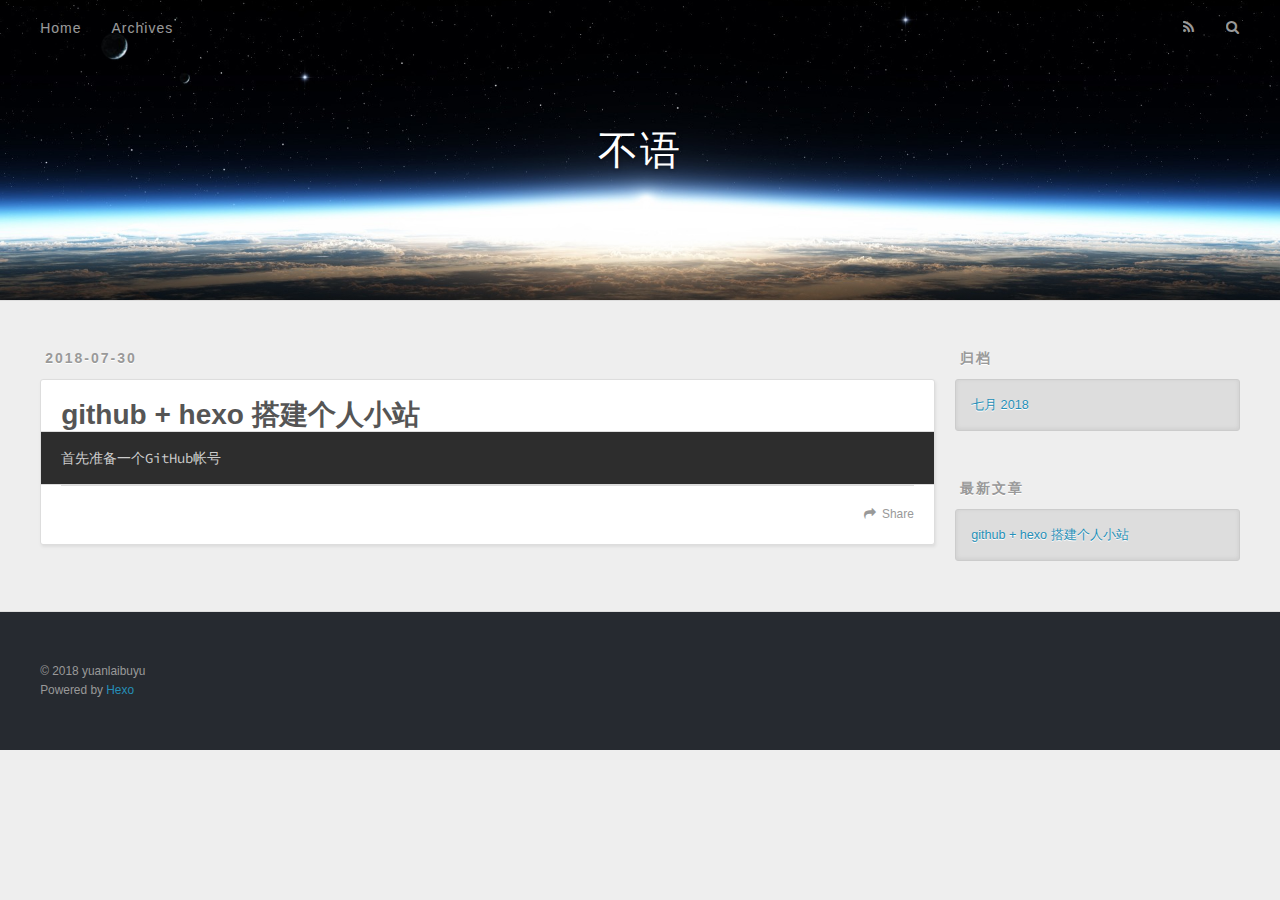
==== commit bbe3215e: "Site updated: 2018-07-31 20:00:31" ====
--- a/index.html
+++ b/index.html
@@ -102,51 +102,6 @@
 
 
   
-    <article id="post-hello-world" class="article article-type-post" itemscope itemprop="blogPost">
-  <div class="article-meta">
-    <a href="/2018/07/29/hello-world/" class="article-date">
-  <time datetime="2018-07-29T12:55:27.319Z" itemprop="datePublished">2018-07-29</time>
-</a>
-    
-  </div>
-  <div class="article-inner">
-    
-    
-      <header class="article-header">
-        
-  
-    <h1 itemprop="name">
-      <a class="article-title" href="/2018/07/29/hello-world/">Hello World</a>
-    </h1>
-  
-
-      </header>
-    
-    <div class="article-entry" itemprop="articleBody">
-      
-        <p>Welcome to <a href="https://hexo.io/" target="_blank" rel="noopener">Hexo</a>! This is your very first post. Check <a href="https://hexo.io/docs/" target="_blank" rel="noopener">documentation</a> for more info. If you get any problems when using Hexo, you can find the answer in <a href="https://hexo.io/docs/troubleshooting.html" target="_blank" rel="noopener">troubleshooting</a> or you can ask me on <a href="https://github.com/hexojs/hexo/issues" target="_blank" rel="noopener">GitHub</a>.</p>
-<h2 id="Quick-Start"><a href="#Quick-Start" class="headerlink" title="Quick Start"></a>Quick Start</h2><h3 id="Create-a-new-post"><a href="#Create-a-new-post" class="headerlink" title="Create a new post"></a>Create a new post</h3><figure class="highlight bash"><table><tr><td class="gutter"><pre><span class="line">1</span><br></pre></td><td class="code"><pre><span class="line">$ hexo new <span class="string">"My New Post"</span></span><br></pre></td></tr></table></figure>
-<p>More info: <a href="https://hexo.io/docs/writing.html" target="_blank" rel="noopener">Writing</a></p>
-<h3 id="Run-server"><a href="#Run-server" class="headerlink" title="Run server"></a>Run server</h3><figure class="highlight bash"><table><tr><td class="gutter"><pre><span class="line">1</span><br></pre></td><td class="code"><pre><span class="line">$ hexo server</span><br></pre></td></tr></table></figure>
-<p>More info: <a href="https://hexo.io/docs/server.html" target="_blank" rel="noopener">Server</a></p>
-<h3 id="Generate-static-files"><a href="#Generate-static-files" class="headerlink" title="Generate static files"></a>Generate static files</h3><figure class="highlight bash"><table><tr><td class="gutter"><pre><span class="line">1</span><br></pre></td><td class="code"><pre><span class="line">$ hexo generate</span><br></pre></td></tr></table></figure>
-<p>More info: <a href="https://hexo.io/docs/generating.html" target="_blank" rel="noopener">Generating</a></p>
-<h3 id="Deploy-to-remote-sites"><a href="#Deploy-to-remote-sites" class="headerlink" title="Deploy to remote sites"></a>Deploy to remote sites</h3><figure class="highlight bash"><table><tr><td class="gutter"><pre><span class="line">1</span><br></pre></td><td class="code"><pre><span class="line">$ hexo deploy</span><br></pre></td></tr></table></figure>
-<p>More info: <a href="https://hexo.io/docs/deployment.html" target="_blank" rel="noopener">Deployment</a></p>
-
-      
-    </div>
-    <footer class="article-footer">
-      <a data-url="http://bdtcrew.club/2018/07/29/hello-world/" data-id="cjk9nf2yy0001o8ndpqv492tz" class="article-share-link">Share</a>
-      
-      
-    </footer>
-  </div>
-  
-</article>
-
-
-  
 
 
 </section>
@@ -179,10 +134,6 @@
         
           <li>
             <a href="/2018/07/30/搭建个人小站/">github + hexo 搭建个人小站</a>
-          </li>
-        
-          <li>
-            <a href="/2018/07/29/hello-world/">Hello World</a>
           </li>
         
       </ul>
